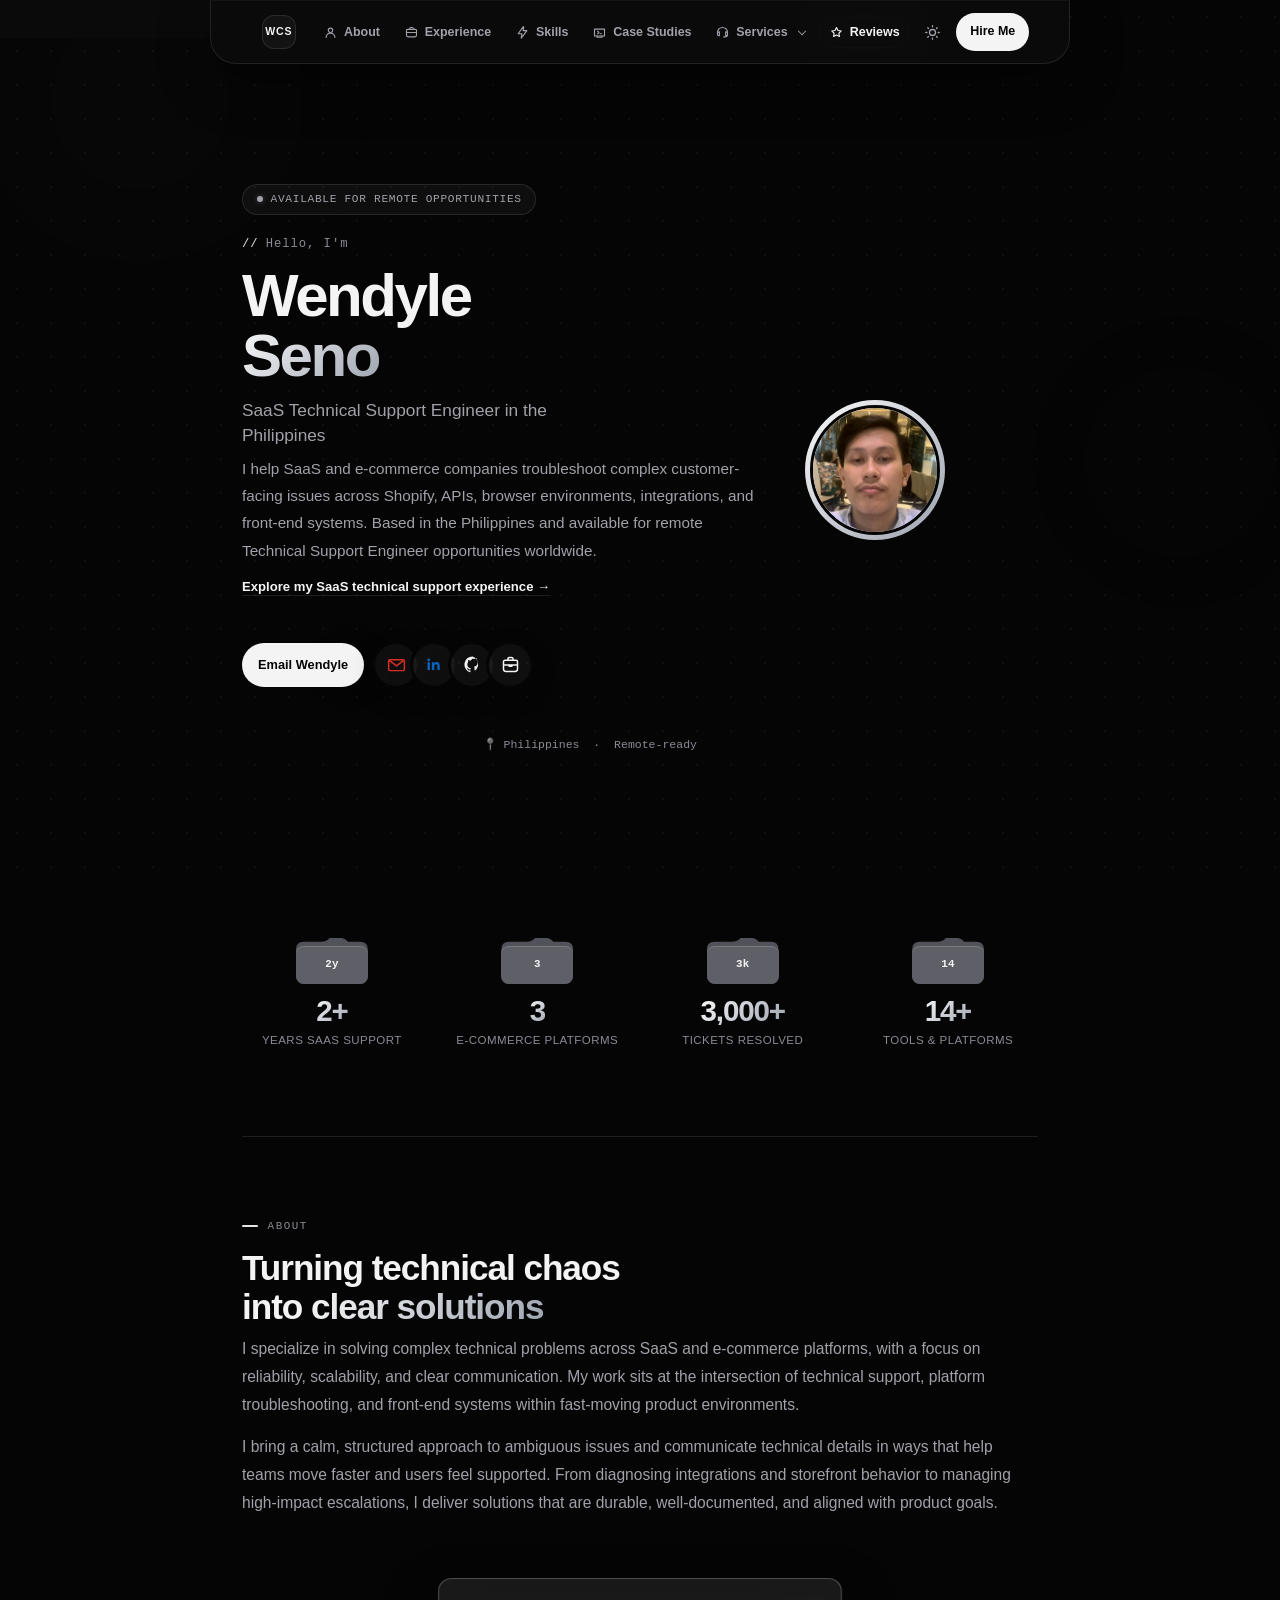
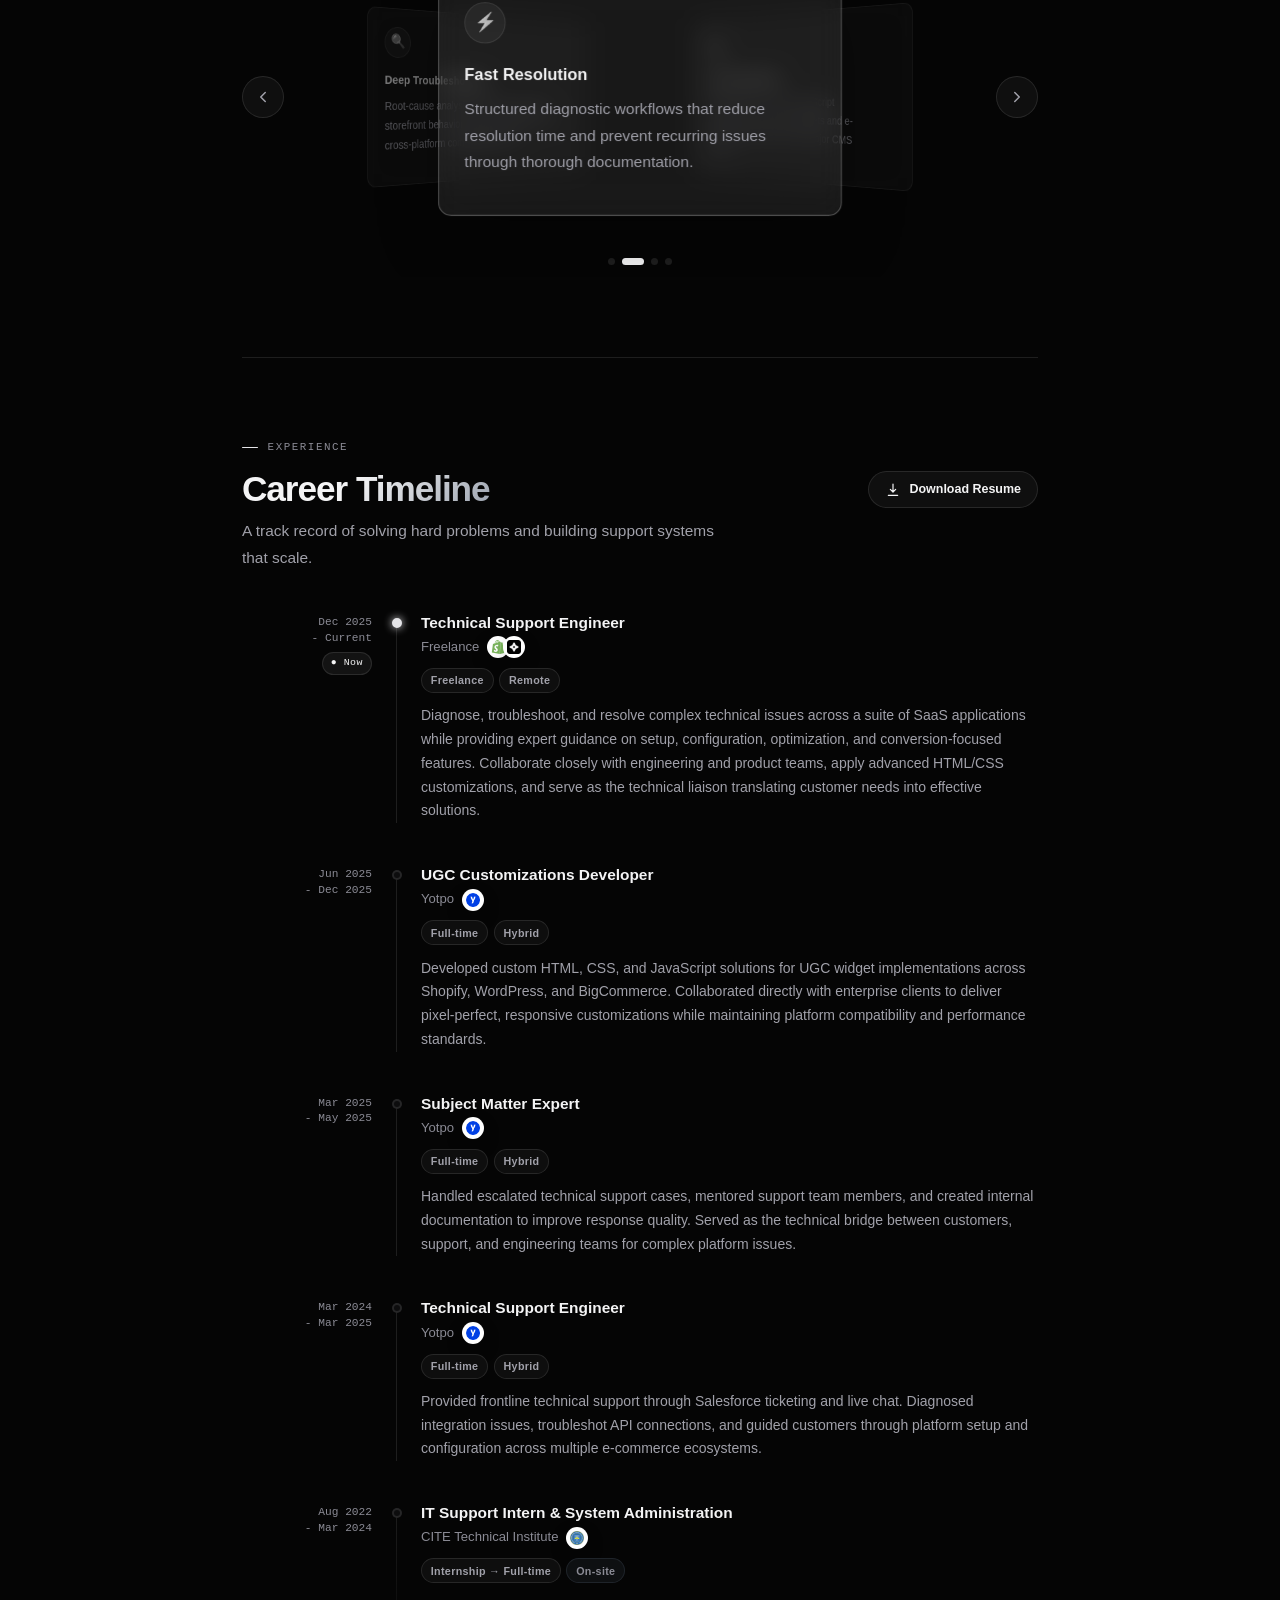
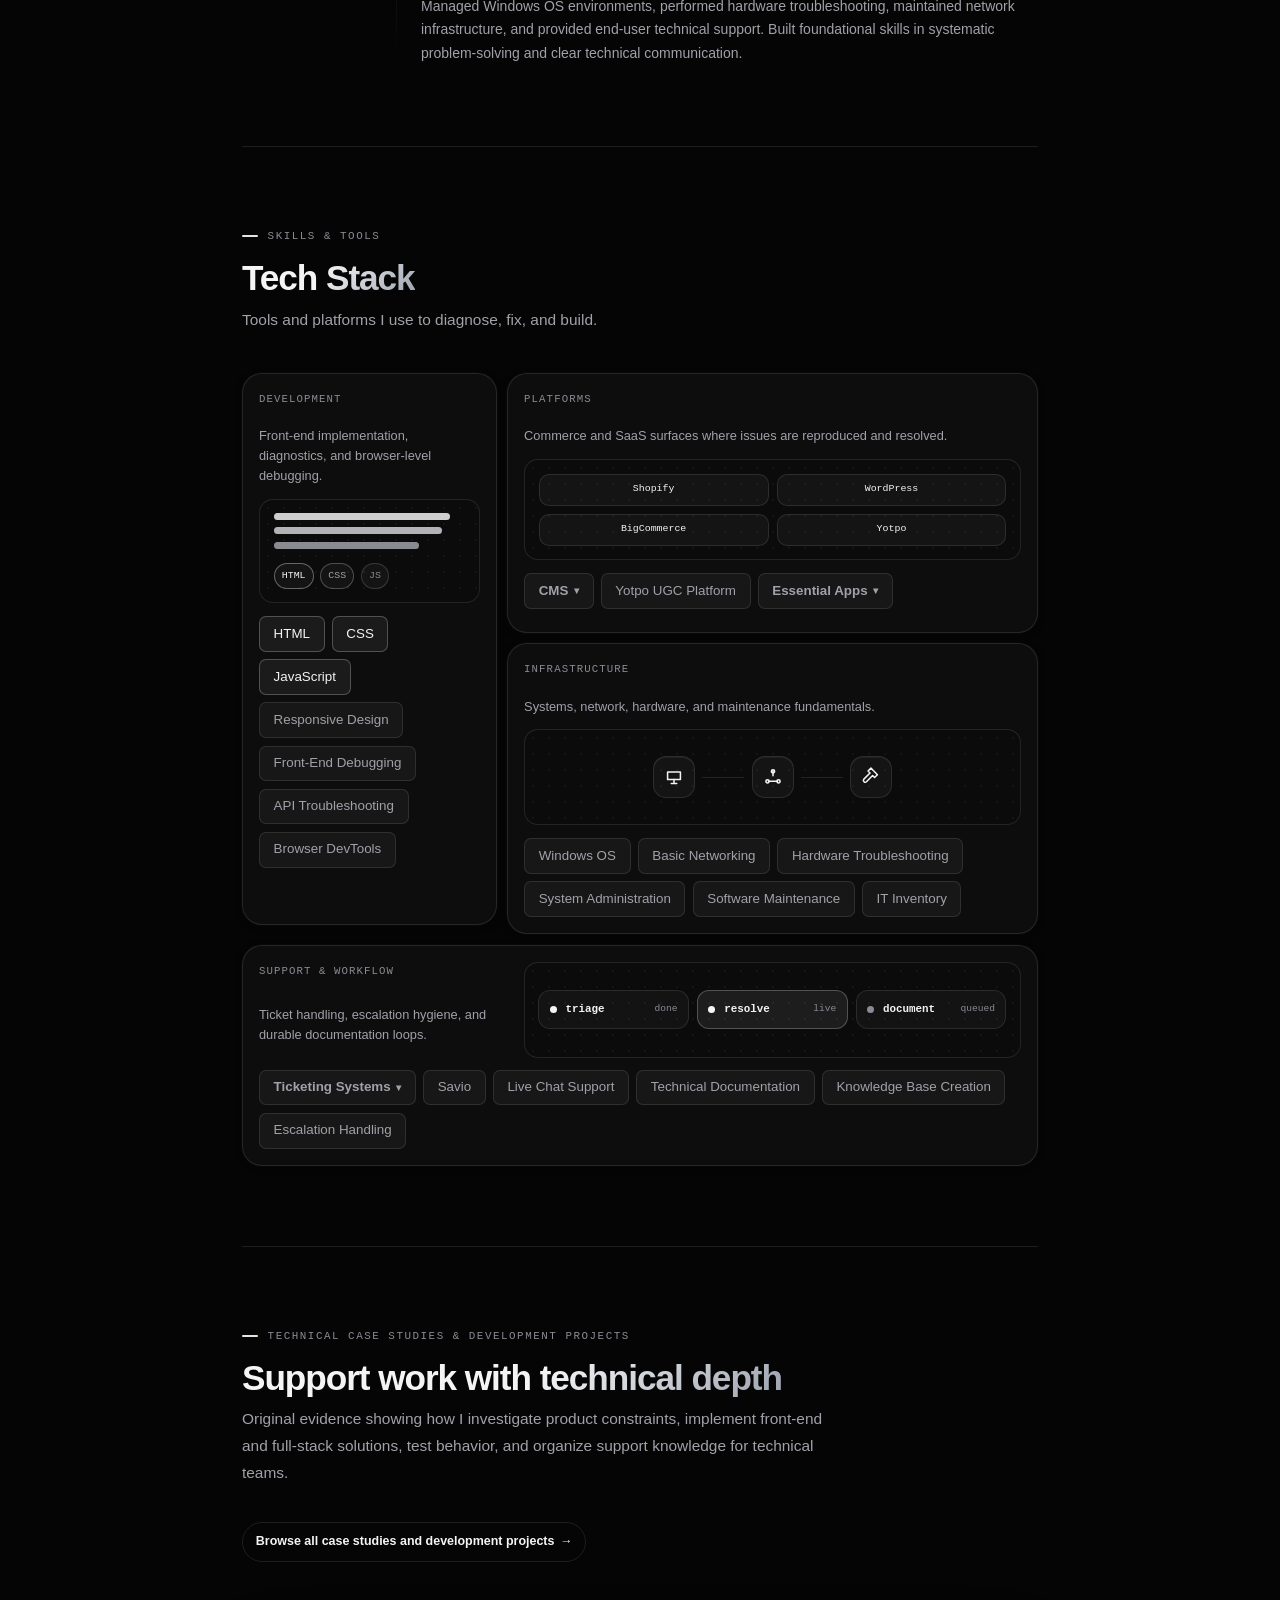
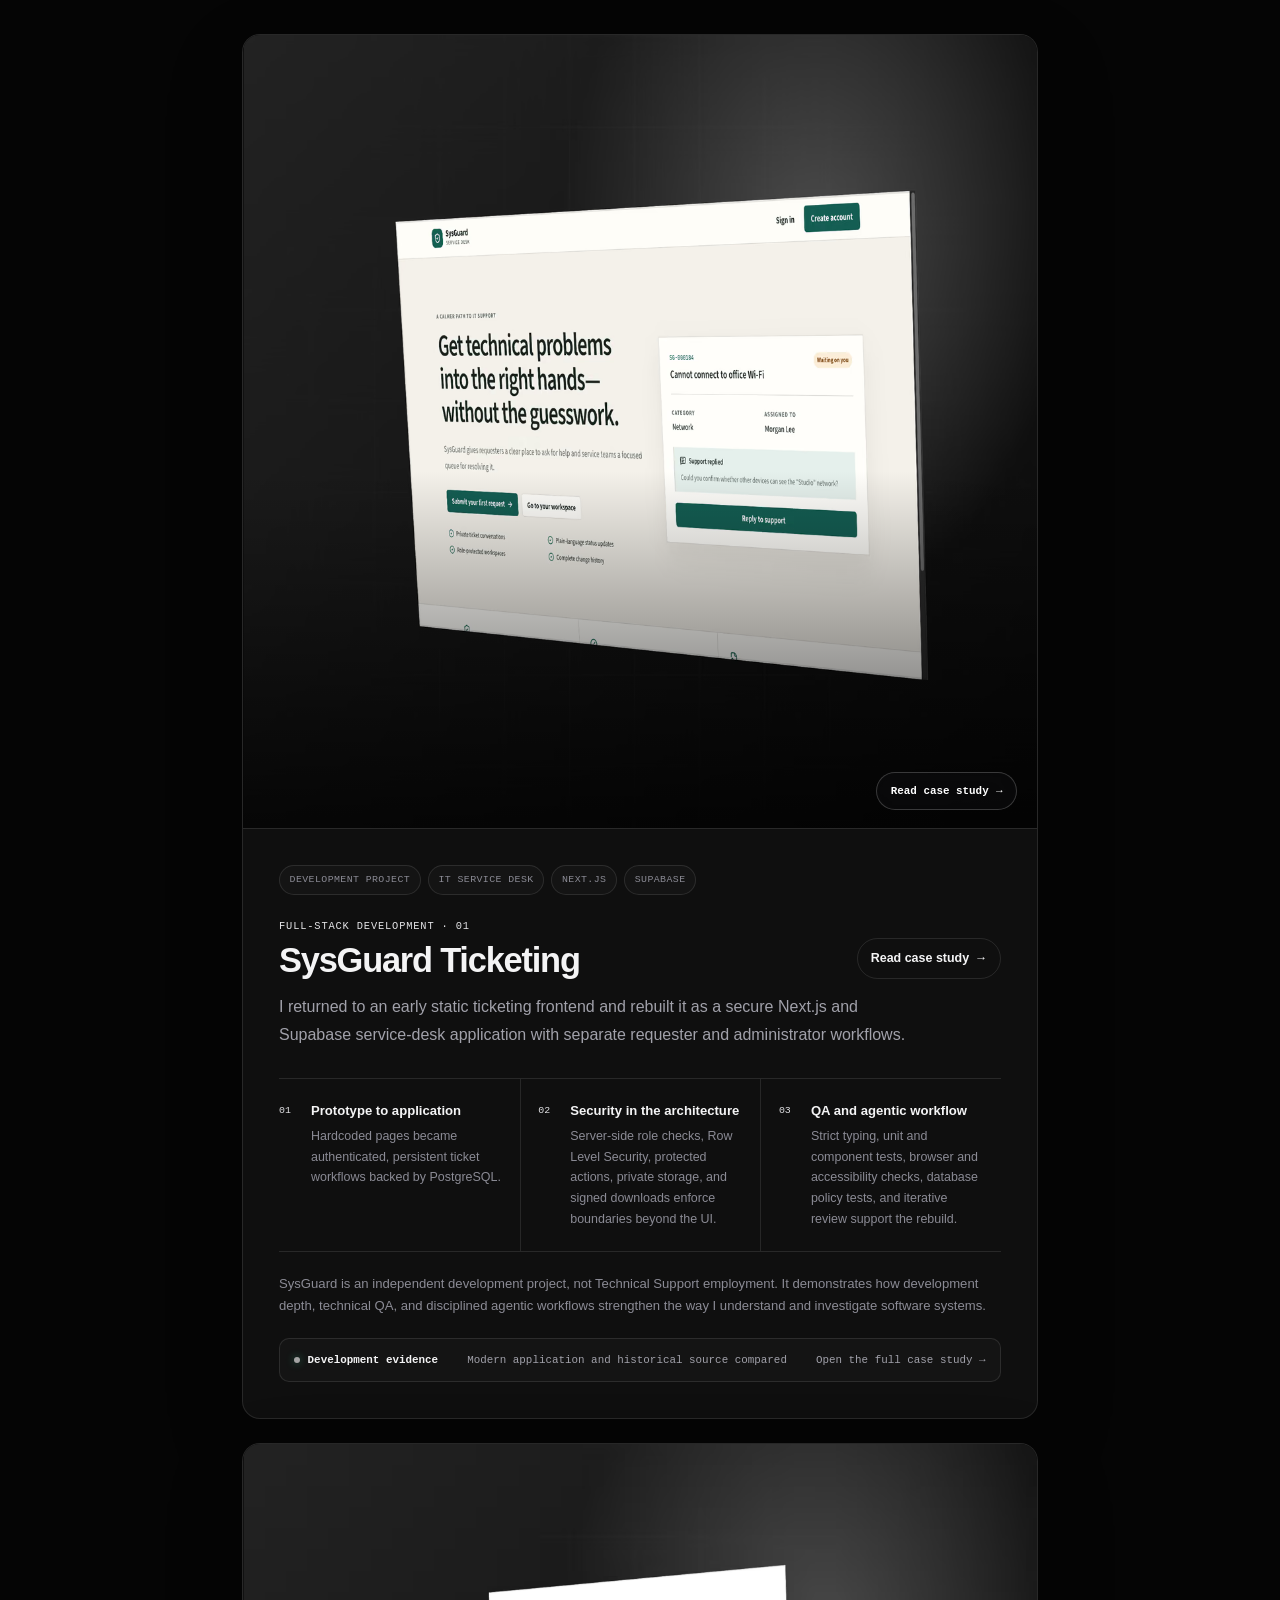
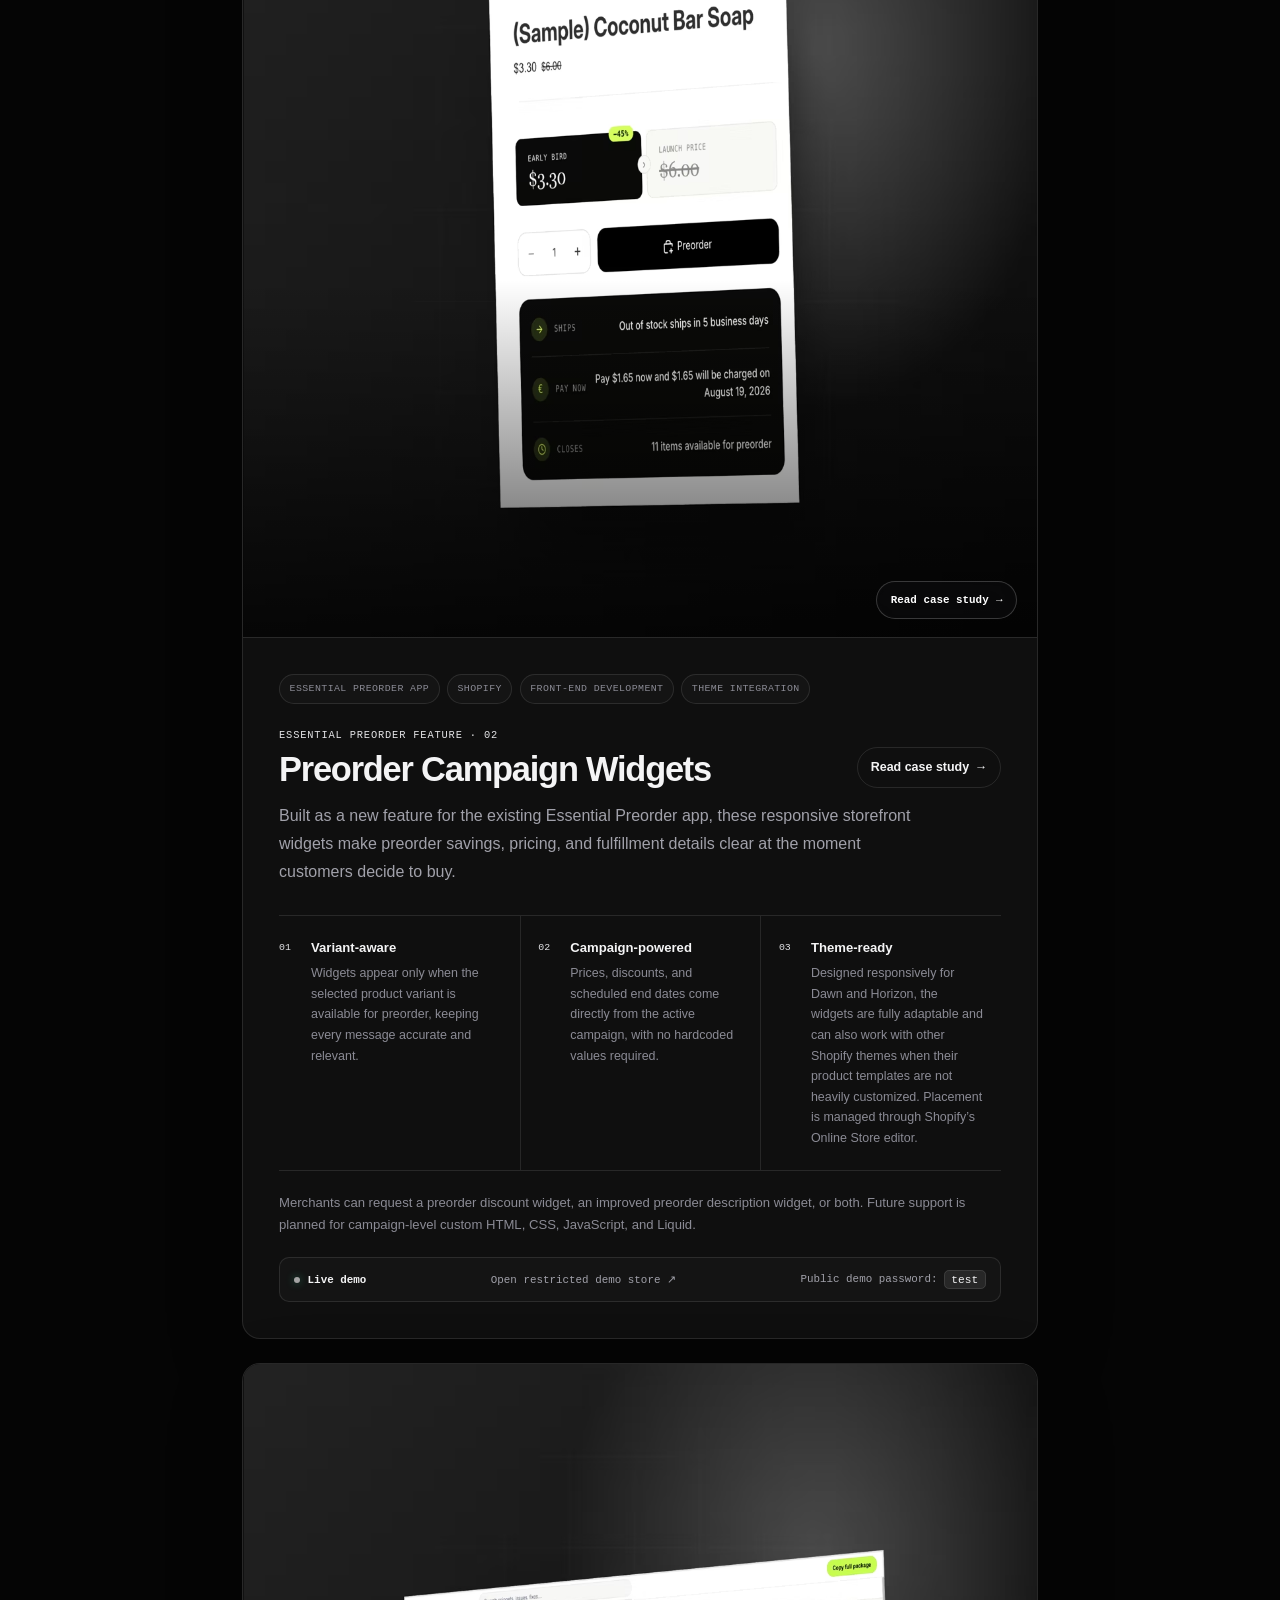
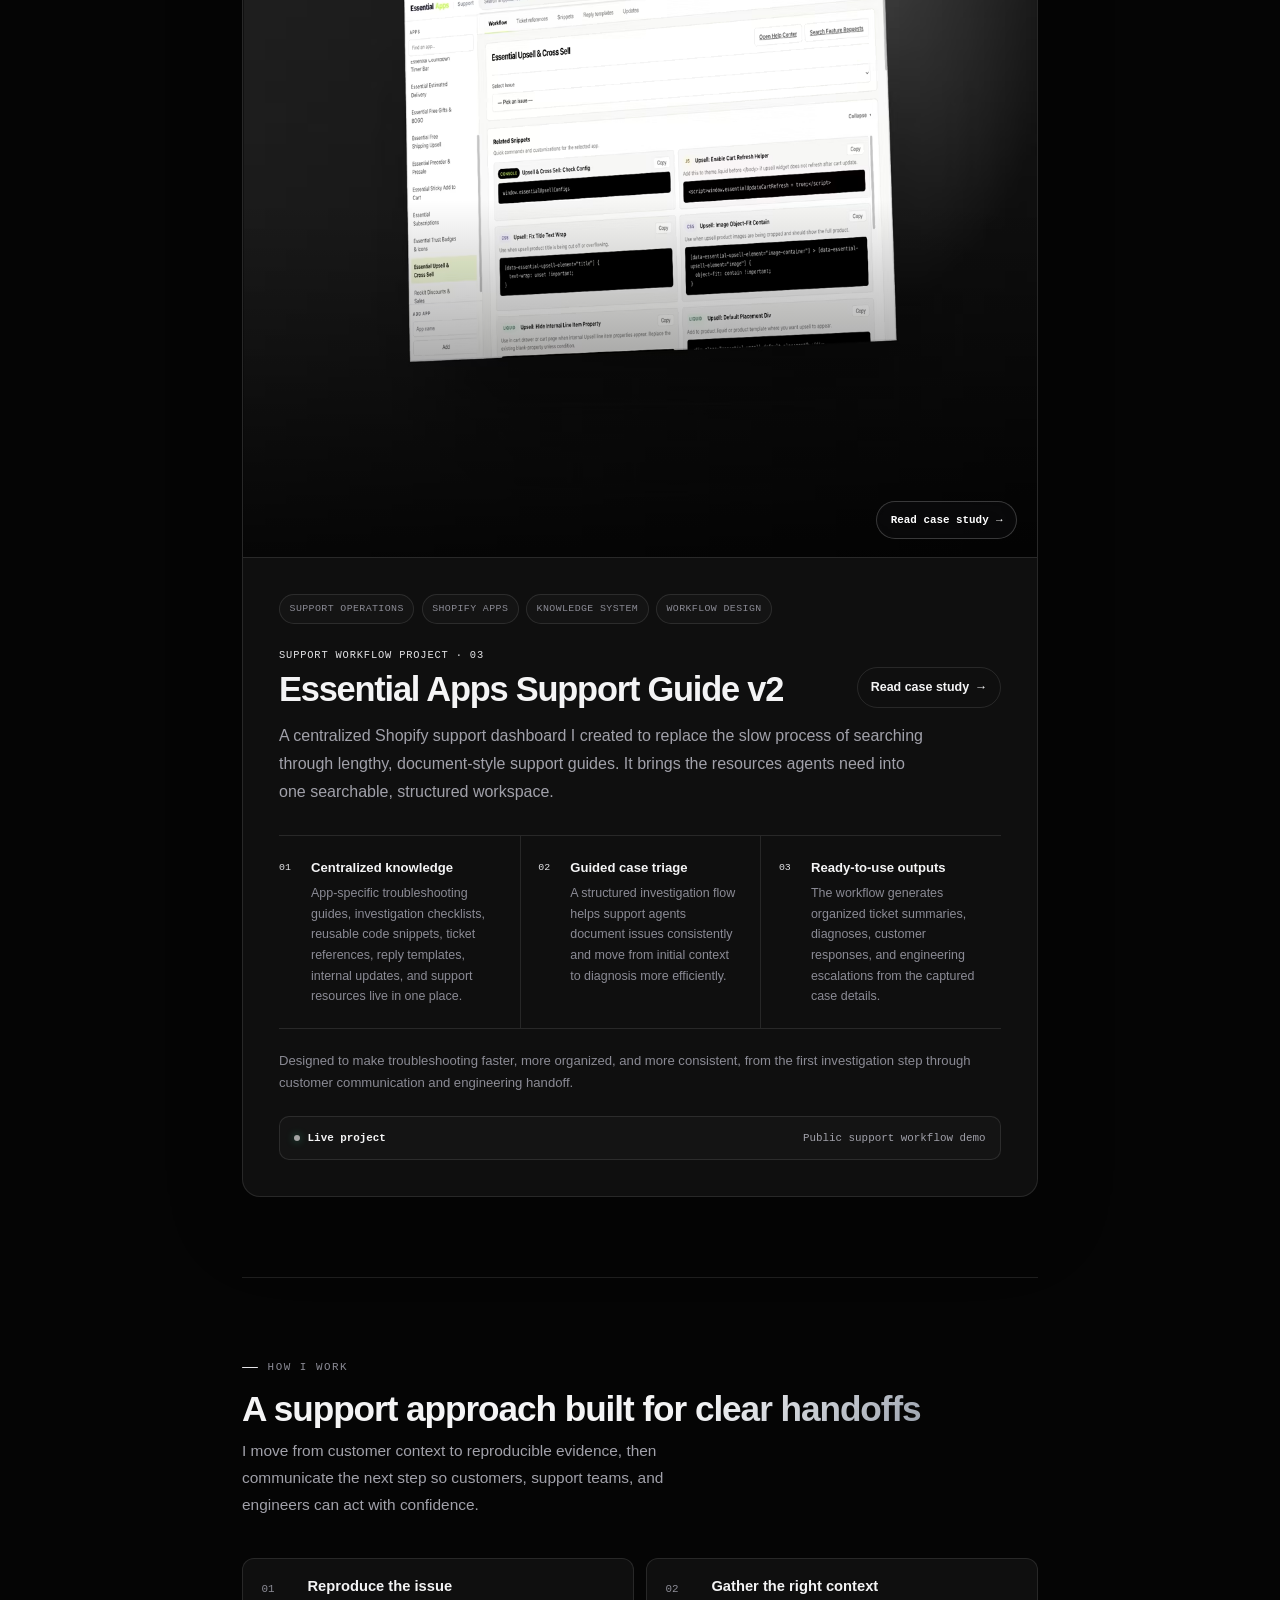
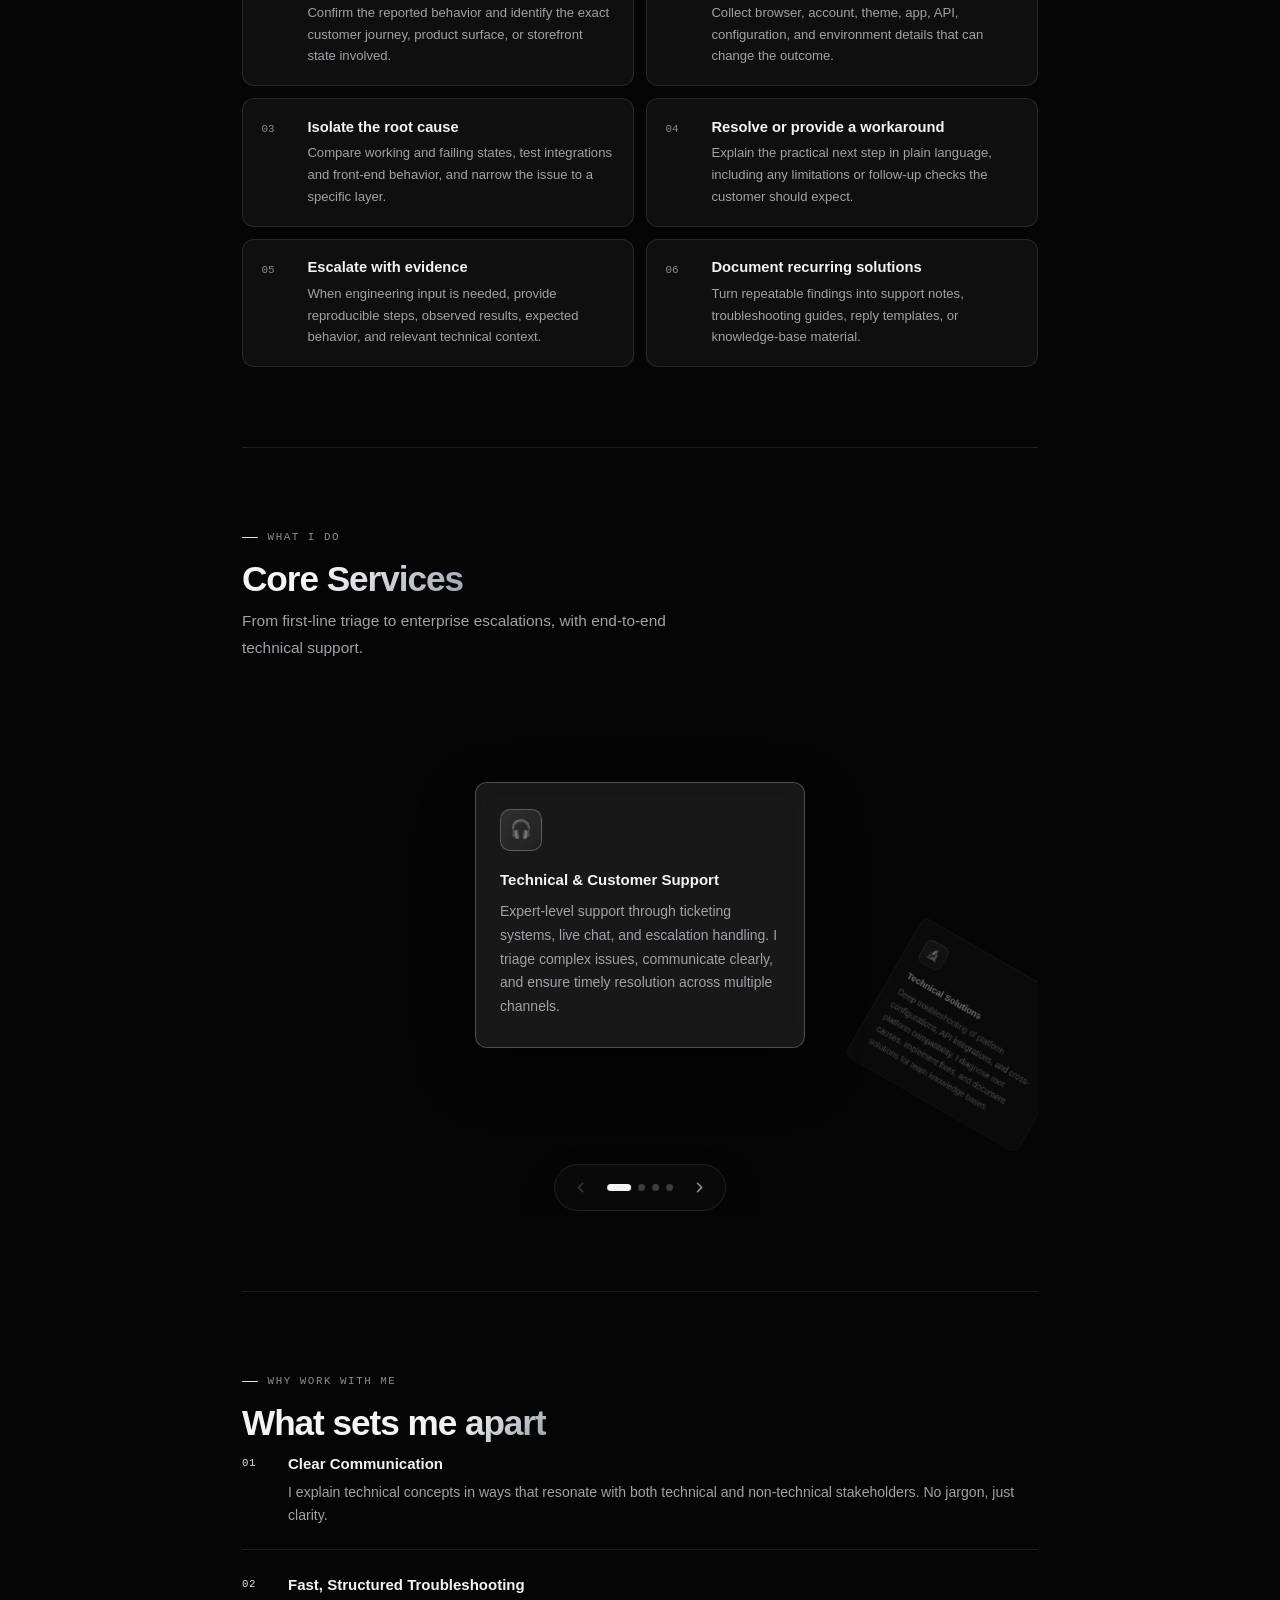
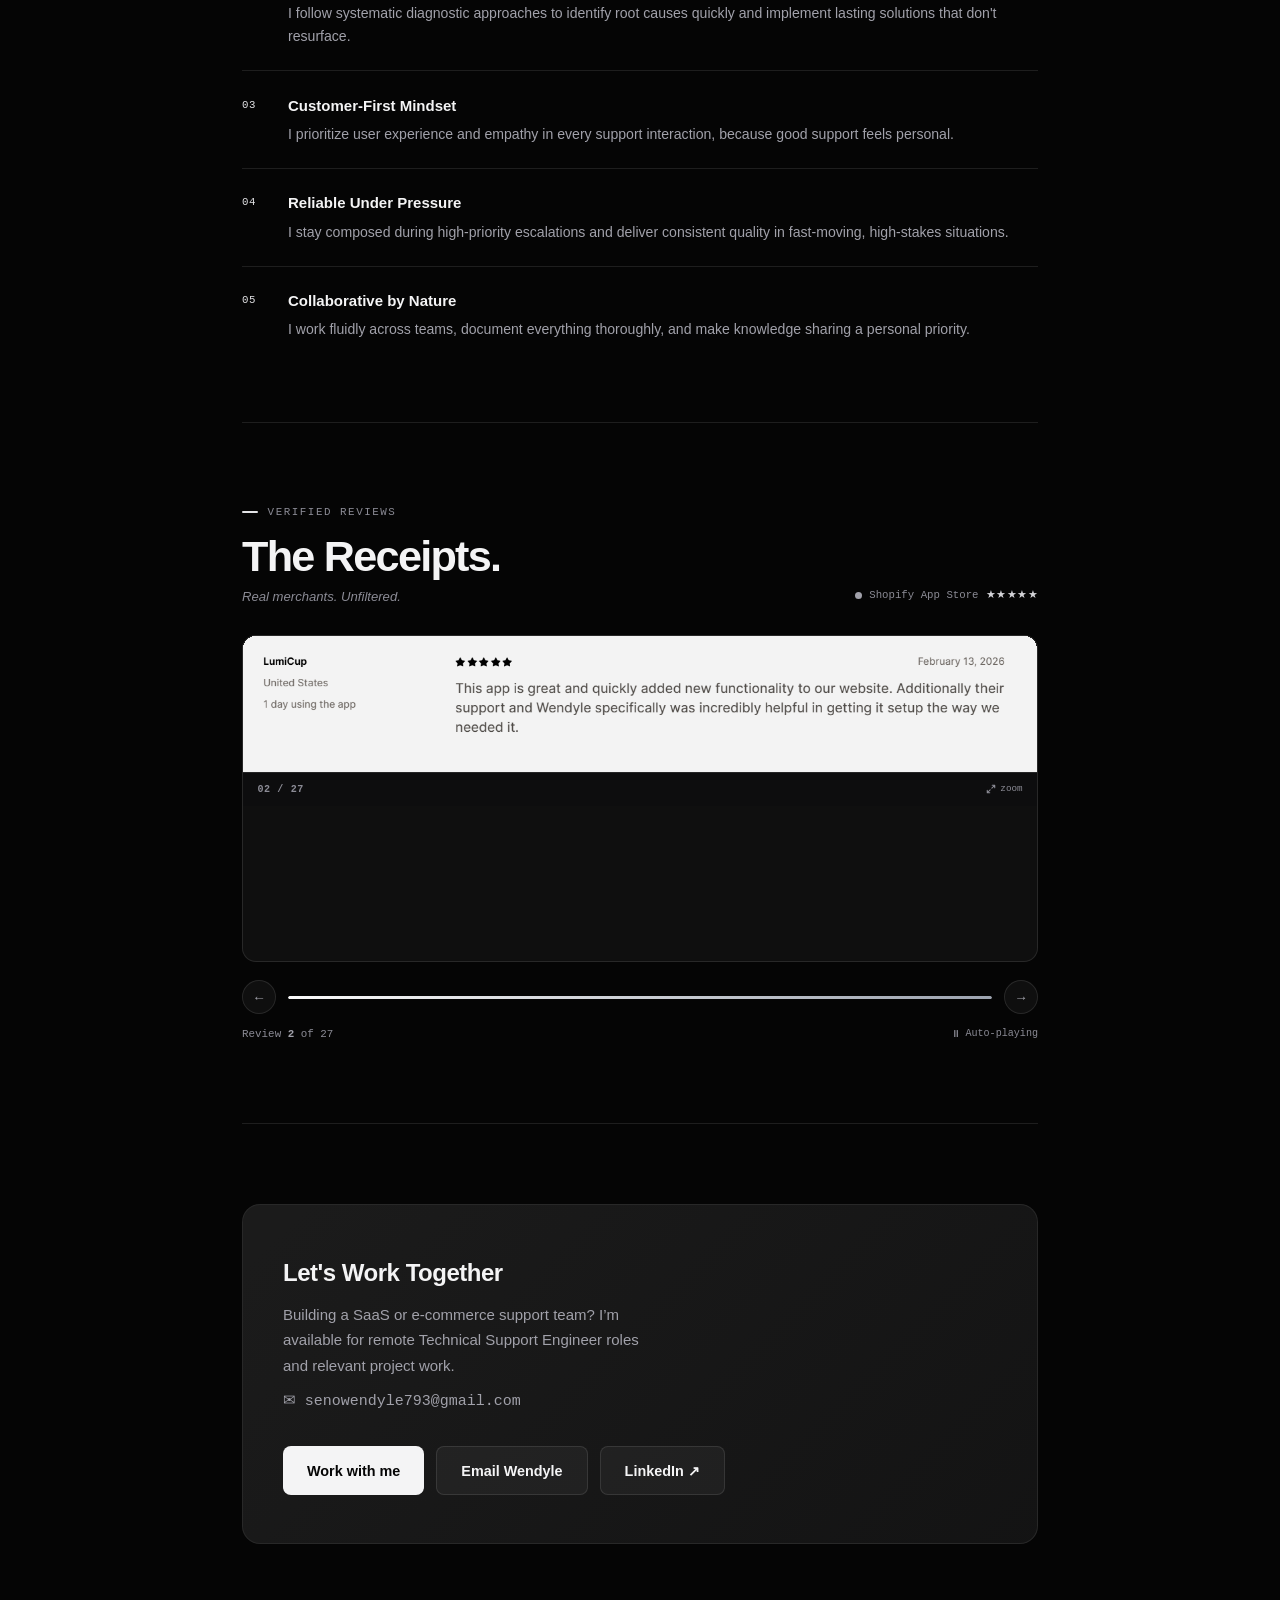
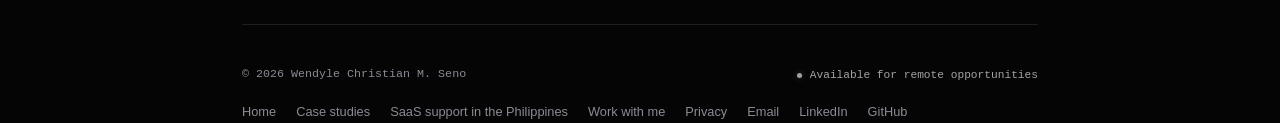
==== index.html @ e246400b "feat: add location map and services navigation" ====
<!DOCTYPE html>
<html lang="en" data-theme="dark">
<head>
  <!-- Google tag (gtag.js) -->
  <script async src="https://www.googletagmanager.com/gtag/js?id=G-58984RH5TE"></script>
  <script>
    window.dataLayer = window.dataLayer || [];
    function gtag(){dataLayer.push(arguments);}
    gtag('js', new Date());
    gtag('config', 'G-58984RH5TE');
  </script>
  <meta charset="utf-8">
  <meta name="viewport" content="width=device-width, initial-scale=1.0">
  <title>SaaS Technical Support Engineer in the Philippines | Wendyle Seno</title>
  <meta name="description" content="Wendyle Seno is a Philippines-based SaaS Technical Support Engineer helping teams troubleshoot Shopify, API, browser, integration, and front-end issues.">
  <meta name="author" content="Wendyle Christian M. Seno">
  <meta name="robots" content="index,follow,max-image-preview:large,max-snippet:-1,max-video-preview:-1">
  <meta name="theme-color" content="#050505">
  <script>
    (() => {
      let theme = 'dark';
      try { theme = localStorage.getItem('wcs-theme') === 'light' ? 'light' : 'dark'; } catch {}
      document.documentElement.dataset.theme = theme;
      document.querySelector('meta[name="theme-color"]').content = theme === 'light' ? '#f7f7f7' : '#050505';
    })();
  </script>
  <link rel="canonical" href="https://www.wendylechristianseno.com/">

  <meta property="og:type" content="website">
  <meta property="og:site_name" content="Wendyle Seno">
  <meta property="og:title" content="SaaS Technical Support Engineer in the Philippines | Wendyle Seno">
  <meta property="og:description" content="Philippines-based technical support experience across SaaS, Shopify, APIs, browser debugging, escalation, and front-end systems.">
  <meta property="og:url" content="https://www.wendylechristianseno.com/">
  <meta property="og:image" content="https://www.wendylechristianseno.com/assets/img/wendyle-seno-social-preview.jpg">
  <meta property="og:image:width" content="1200">
  <meta property="og:image:height" content="630">
  <meta property="og:image:alt" content="Wendyle Seno, SaaS Technical Support Engineer in the Philippines">

  <meta name="twitter:card" content="summary_large_image">
  <meta name="twitter:title" content="SaaS Technical Support Engineer in the Philippines | Wendyle Seno">
  <meta name="twitter:description" content="Philippines-based technical support experience across SaaS, Shopify, APIs, browser debugging, escalation, and front-end systems.">
  <meta name="twitter:image" content="https://www.wendylechristianseno.com/assets/img/wendyle-seno-social-preview.jpg">
  <meta name="twitter:image:alt" content="Wendyle Seno, SaaS Technical Support Engineer in the Philippines">

  <link rel="icon" href="/favicon.ico" sizes="32x32">
  <link rel="icon" href="assets/img/favicon.svg" type="image/svg+xml">
  <link rel="icon" href="assets/img/favicon-32.png" type="image/png" sizes="32x32">
  <link rel="apple-touch-icon" href="assets/img/apple-touch-icon.png" sizes="180x180">
  <link rel="stylesheet" href="css/index.css?v=20260827-2">
  <script defer src="js/analytics.js?v=20260821-1"></script>
  <script type="application/ld+json">
  {
    "@context": "https://schema.org",
    "@graph": [
      {
        "@type": "WebSite",
        "@id": "https://www.wendylechristianseno.com/#website",
        "url": "https://www.wendylechristianseno.com/",
        "name": "Wendyle Seno",
        "description": "Portfolio of Wendyle Seno, a SaaS Technical Support Engineer in the Philippines focused on Shopify, e-commerce, API troubleshooting, browser debugging, and front-end systems.",
        "inLanguage": "en"
      },
      {
        "@type": "ProfilePage",
        "@id": "https://www.wendylechristianseno.com/#profile-page",
        "url": "https://www.wendylechristianseno.com/",
        "name": "SaaS Technical Support Engineer in the Philippines | Wendyle Seno",
        "isPartOf": { "@id": "https://www.wendylechristianseno.com/#website" },
        "mainEntity": { "@id": "https://www.wendylechristianseno.com/#person" },
        "dateModified": "2026-08-27",
        "inLanguage": "en"
      },
      {
        "@type": "Person",
        "@id": "https://www.wendylechristianseno.com/#person",
        "name": "Wendyle Christian M. Seno",
        "alternateName": "Wendyle Seno",
        "url": "https://www.wendylechristianseno.com/",
        "image": "https://www.wendylechristianseno.com/assets/img/wendyle-seno-profile.png",
        "jobTitle": "SaaS Technical Support Engineer",
        "description": "Philippines-based SaaS Technical Support Engineer with experience in customer-facing investigation, Shopify and e-commerce troubleshooting, API analysis, browser debugging, support escalation, technical documentation, and front-end implementation.",
        "homeLocation": { "@type": "Country", "name": "Philippines" },
        "sameAs": [
          "https://www.linkedin.com/in/wendylechristianseno/",
          "https://github.com/Wendyle18"
        ],
        "knowsAbout": [
          "SaaS technical support",
          "Shopify troubleshooting",
          "E-commerce support",
          "API troubleshooting",
          "HTML",
          "CSS",
          "JavaScript",
          "Browser DevTools",
          "Front-end debugging",
          "Full-stack development",
          "Next.js",
          "Supabase",
          "Technical QA",
          "Agentic development workflows",
          "Support escalation",
          "Technical documentation"
        ]
      }
    ]
  }
  </script>
</head>
<body>
  <a class="skip-link" href="#main-content">Skip to main content</a>
  <div class="bg-canvas" aria-hidden="true">
    <div class="orb orb-1"></div><div class="orb orb-2"></div><div class="orb orb-3"></div>
  </div>

  <!-- ════════════════════════════════════════
       FLOATING PILL NAVIGATION
  ════════════════════════════════════════ -->
  <nav class="pill-nav notch-sidebar" id="pill-nav" aria-label="Main navigation">
    <div class="pill-indicator" id="pill-ind" aria-hidden="true"></div>

    <a href="#home" class="pill-logo" aria-label="WCS - back to top">
      <span class="logo-mark">WCS</span>
    </a>

    <div class="pill-links" id="pill-links">
      <a href="#stats"        data-sec="about"><svg class="nav-ico" viewBox="0 0 24 24" aria-hidden="true"><path d="M12 12a3.5 3.5 0 1 0 0-7 3.5 3.5 0 0 0 0 7Z"/><path d="M5 20a7 7 0 0 1 14 0"/></svg><span>About</span></a>
      <a href="#experience"   data-sec="experience"><svg class="nav-ico" viewBox="0 0 24 24" aria-hidden="true"><path d="M9 7V6a2 2 0 0 1 2-2h2a2 2 0 0 1 2 2v1"/><path d="M5.5 7h13A1.5 1.5 0 0 1 20 8.5v8A2.5 2.5 0 0 1 17.5 19h-11A2.5 2.5 0 0 1 4 16.5v-8A1.5 1.5 0 0 1 5.5 7Z"/><path d="M4 12h16"/></svg><span>Experience</span></a>
      <a href="#skills"       data-sec="skills"><svg class="nav-ico" viewBox="0 0 24 24" aria-hidden="true"><path d="m13 3-8 11h6l-1 7 9-12h-6l1-6Z"/></svg><span>Skills</span></a>
      <a href="#projects"     data-sec="projects"><svg class="nav-ico" viewBox="0 0 24 24" aria-hidden="true"><path d="M4 6.5h16v11H4z"/><path d="M8 17.5v2h8v-2M9 10l2 2-2 2M13 14h2"/></svg><span>Case Studies</span></a>
      <div class="pill-services" id="pill-services">
        <a href="#services" class="pill-services-overview" data-sec="services"><svg class="nav-ico" viewBox="0 0 24 24" aria-hidden="true"><path d="M4 12a8 8 0 0 1 16 0"/><path d="M4 12v3a2 2 0 0 0 2 2h1v-6H6a2 2 0 0 0-2 2Z"/><path d="M20 12v3a2 2 0 0 1-2 2h-1v-6h1a2 2 0 0 1 2 2Z"/><path d="M14 19h2a4 4 0 0 0 4-4"/></svg><span>Services</span></a>
        <button class="pill-services-toggle" id="pill-services-toggle" type="button" aria-expanded="false" aria-controls="pill-services-menu" aria-label="Show service pages"><span aria-hidden="true"></span></button>
        <nav class="pill-services-menu" id="pill-services-menu" aria-label="Service pages">
          <a href="work-with-me/" class="pill-service-page" data-analytics-event="portfolio_hire_click" data-analytics-location="homepage_services_menu">
            <span class="pill-service-title">Work with me</span>
            <span class="pill-service-desc">Opportunity fit and contact details</span>
          </a>
          <a href="saas-technical-support-philippines/" class="pill-service-page">
            <span class="pill-service-title">SaaS support in the Philippines</span>
            <span class="pill-service-desc">Experience, capabilities, and location</span>
          </a>
        </nav>
      </div>
      <a href="#testimonials" data-sec="testimonials"><svg class="nav-ico" viewBox="0 0 24 24" aria-hidden="true"><path d="m12 4 2.35 4.76 5.25.76-3.8 3.7.9 5.23L12 16l-4.7 2.45.9-5.23-3.8-3.7 5.25-.76L12 4Z"/></svg><span>Reviews</span></a>
    </div>

    <div class="pill-right">
      <button class="pill-theme" id="pill-theme" aria-label="Switch to light theme" title="Switch to light theme">
        <span class="theme-icon" aria-hidden="true">
          <svg class="theme-icon-sun" viewBox="0 0 24 24">
            <path d="M12 4V2.5M12 21.5V20M4 12H2.5M21.5 12H20M6.35 6.35 5.3 5.3M18.7 18.7l-1.05-1.05M17.65 6.35 18.7 5.3M5.3 18.7l1.05-1.05"/>
            <circle cx="12" cy="12" r="4.25"/>
          </svg>
          <svg class="theme-icon-moon" viewBox="0 0 24 24">
            <path d="M20 15.15A7.6 7.6 0 0 1 8.85 4 8.6 8.6 0 1 0 20 15.15Z"/>
          </svg>
        </span>
      </button>
      <a class="pill-hire" id="pill-hire" href="work-with-me/" aria-label="Hire Me - learn how Wendyle can support a SaaS or Shopify team" data-analytics-event="portfolio_hire_click" data-analytics-location="homepage_header">
        Hire Me
      </a>
      <button class="pill-ham" id="pill-ham" aria-label="Open navigation menu" aria-expanded="false" aria-controls="pill-sheet">
        <span></span><span></span><span></span>
      </button>
    </div>
  </nav>

  <!-- Mobile sheet -->
  <div class="pill-sheet" id="pill-sheet" role="dialog" aria-label="Navigation menu">
    <a href="#stats"        class="sl"><span class="si">A</span>About</a>
    <a href="#experience"   class="sl"><span class="si">📋</span>Experience</a>
    <a href="#skills"       class="sl"><span class="si">⚡</span>Skills</a>
    <a href="#projects"     class="sl"><span class="si">⌘</span>Case Studies</a>
    <a href="#services"     class="sl"><span class="si">🎧</span>Services overview</a>
    <div class="sheet-service-pages" role="group" aria-label="Service pages">
      <a href="work-with-me/" class="sl sheet-sub-link" data-analytics-event="portfolio_hire_click" data-analytics-location="homepage_mobile_services_menu">
        <span>Work with me</span>
        <small>Opportunity fit and contact details</small>
      </a>
      <a href="saas-technical-support-philippines/" class="sl sheet-sub-link">
        <span>SaaS support in the Philippines</span>
        <small>Experience, capabilities, and location</small>
      </a>
    </div>
    <a href="#testimonials" class="sl"><span class="si">⭐</span>Reviews</a>
    <div class="sheet-sep"></div>
    <a class="sheet-action" href="mailto:senowendyle793@gmail.com?subject=Technical%20Support%20Opportunity" aria-label="Email Wendyle" data-analytics-event="portfolio_email_click" data-analytics-location="homepage_mobile_menu">
      <span class="sheet-copy-row" style="width:100%;display:flex;align-items:flex-start;gap:.65rem;">
        <span class="si" style="color:var(--cyan);margin-top:2px">📋</span>
        <span>
          <span class="sheet-copy-label">Email Wendyle</span>
          <span class="sheet-email-addr">senowendyle793@gmail.com</span>
        </span>
      </span>
    </a>
    <a href="https://www.linkedin.com/in/wendylechristianseno/" target="_blank" rel="noopener noreferrer" class="sl" data-analytics-event="portfolio_linkedin_click" data-analytics-location="homepage_mobile_menu">
      <span class="si">💼</span>LinkedIn
    </a>
    <a href="https://github.com/Wendyle18" target="_blank" rel="noopener noreferrer" class="sl" data-analytics-event="portfolio_github_click" data-analytics-location="homepage_mobile_menu">
      <span class="si">⌘</span>GitHub
    </a>
  </div>

  <!-- ════════════════════════════════════════
       CONTENT
  ════════════════════════════════════════ -->
  <main id="main-content" tabindex="-1">
  <div class="wrap">

    <!-- HERO -->
    <section id="home" class="hero" aria-labelledby="home-heading">
      <div class="hero-inner">
        <div class="hero-text">
          <div style="margin-bottom:1.2rem"><div class="avail"><span class="dot" aria-hidden="true"></span>Available for remote opportunities</div></div>
          <p class="hero-greeting"><em>//</em> Hello, I'm</p>
          <h1 class="hero-name" id="home-heading">Wendyle<br><span class="grad-text">Seno</span><span class="hero-position">SaaS Technical Support Engineer in the Philippines</span></h1>
          <p class="hero-desc">I help SaaS and e-commerce companies troubleshoot complex customer-facing issues across Shopify, APIs, browser environments, integrations, and front-end systems. Based in the Philippines and available for remote Technical Support Engineer opportunities worldwide.</p>
          <p class="hero-location-link"><a href="saas-technical-support-philippines/">Explore my SaaS technical support experience <span aria-hidden="true">→</span></a></p>
          <div class="hero-action-row">
            <div class="hero-ctas shared-tooltip-actions" id="hero-ctas">
            <span class="shared-tooltip" id="hero-cta-tooltip" role="tooltip" aria-hidden="true"></span>
            <a class="hero-email-link" href="mailto:senowendyle793@gmail.com?subject=Technical%20Support%20Opportunity" data-analytics-event="portfolio_email_click" data-analytics-location="homepage_hero">Email Wendyle</a>
            <a class="hero-action" href="mailto:senowendyle793@gmail.com?subject=Technical%20Support%20Opportunity" data-tooltip="Email" aria-label="Email Wendyle" data-analytics-event="portfolio_email_click" data-analytics-location="homepage_hero">
              <span aria-hidden="true">
                <svg class="cta-icon gmail-icon" viewBox="0 0 24 24" role="img" aria-label="Gmail">
                  <path d="M4.75 6.5h14.5A1.75 1.75 0 0 1 21 8.25v9A1.75 1.75 0 0 1 19.25 19H4.75A1.75 1.75 0 0 1 3 17.25v-9A1.75 1.75 0 0 1 4.75 6.5Z" fill="none" stroke="currentColor" stroke-width="1.7"/>
                  <path d="m4.2 7.6 7.8 6 7.8-6" fill="none" stroke="currentColor" stroke-width="1.7" stroke-linecap="round" stroke-linejoin="round"/>
                </svg>
              </span>
            </a>
            <a href="https://www.linkedin.com/in/wendylechristianseno/" target="_blank" rel="noopener noreferrer" class="hero-action" data-tooltip="LinkedIn" aria-label="Open LinkedIn profile" data-analytics-event="portfolio_linkedin_click" data-analytics-location="homepage_hero">
              <svg class="cta-icon linkedin-icon" viewBox="0 0 24 24" role="img" aria-label="LinkedIn">
                <path d="M6.75 9.4v8.85H4V9.4h2.75ZM5.38 5.25a1.6 1.6 0 1 1 0 3.2 1.6 1.6 0 0 1 0-3.2Zm6.1 4.15.08 1.23c.58-.82 1.48-1.43 2.9-1.43 2.1 0 3.54 1.36 3.54 4.3v4.75h-2.75v-4.43c0-1.45-.52-2.16-1.62-2.16-1.2 0-1.87.82-1.87 2.36v4.23H9V9.4h2.48Z" fill="currentColor"/>
              </svg>
            </a>
            <a href="https://github.com/Wendyle18" target="_blank" rel="noopener noreferrer" class="hero-action" data-tooltip="GitHub" aria-label="Open GitHub profile" data-analytics-event="portfolio_github_click" data-analytics-location="homepage_hero">
              <svg class="cta-icon github-icon" viewBox="0 0 24 24" role="img" aria-label="GitHub">
                <path d="M12 2.75a9.25 9.25 0 0 0-2.93 18.03c.46.08.63-.2.63-.44v-1.58c-2.57.56-3.11-1.1-3.11-1.1-.42-1.07-1.03-1.35-1.03-1.35-.84-.58.06-.57.06-.57.93.07 1.42.96 1.42.96.83 1.41 2.17 1 2.7.77.08-.6.32-1 .58-1.23-2.05-.23-4.2-1.02-4.2-4.56 0-1 .36-1.83.95-2.48-.1-.23-.41-1.17.09-2.44 0 0 .78-.25 2.54.95A8.8 8.8 0 0 1 12 5.42c.78 0 1.56.1 2.3.31 1.76-1.2 2.54-.95 2.54-.95.5 1.27.19 2.21.09 2.44.59.65.95 1.47.95 2.48 0 3.55-2.16 4.33-4.22 4.56.34.29.64.86.64 1.74v2.34c0 .24.17.52.64.43A9.25 9.25 0 0 0 12 2.75Z" fill="currentColor"/>
              </svg>
            </a>
            <a href="#experience" class="hero-action" data-tooltip="Work" aria-label="View work experience">
              <svg class="cta-icon work-icon" viewBox="0 0 24 24" role="img" aria-label="Work">
                <path d="M9 7.25V6a2 2 0 0 1 2-2h2a2 2 0 0 1 2 2v1.25m-9.5 0h13A1.5 1.5 0 0 1 20 8.75v8.5A2.75 2.75 0 0 1 17.25 20H6.75A2.75 2.75 0 0 1 4 17.25v-8.5a1.5 1.5 0 0 1 1.5-1.5Zm4.75 0h3.5M4.25 12.5h15.5M10 12.5v.75c0 .41.34.75.75.75h2.5c.41 0 .75-.34.75-.75v-.75" fill="none" stroke="currentColor" stroke-width="1.7" stroke-linecap="round" stroke-linejoin="round"/>
              </svg>
            </a>
            </div>
            <p class="hero-loc"><span aria-hidden="true">📍</span>Philippines &nbsp;·&nbsp; Remote-ready</p>
          </div>
        </div>
        <div class="photo-wrap">
          <div class="photo-ring"></div>
          <picture>
            <source type="image/avif" srcset="assets/img/generated/wendyle-seno-profile-128.avif 128w, assets/img/generated/wendyle-seno-profile-256.avif 256w" sizes="130px">
            <img src="assets/img/generated/wendyle-seno-profile-256.jpg" alt="Wendyle Christian M. Seno, SaaS Technical Support Engineer" class="hero-photo" width="130" height="130" loading="eager" decoding="async" fetchpriority="high">
          </picture>
        </div>
      </div>
    </section>

    <!-- STATS -->
    <div class="stats-s" id="stats">
      <div class="stats-grid" role="list">
        <div class="stat-card folder-stat" role="listitem" tabindex="0">
          <div class="stat-folder-preview" aria-hidden="true">
            <div class="folder-popover popover-3">
              <span class="brand-mark logo-yotpo" title="Yotpo"><img class="brand-icon" src="assets/icons/yotpo.svg" alt=""></span>
              <span class="brand-mark logo-cite" title="CITE Technical Institute"><img class="brand-icon" src="assets/icons/cite.svg" alt=""></span>
              <span class="brand-mark logo-essential" title="Essential Apps"><img class="brand-icon" src="assets/icons/essential.svg" alt=""></span>
            </div>
            <div class="folder-shell">
              <span class="folder-back"></span><span class="folder-paper"></span><span class="folder-cover"><span class="folder-glyph">2y</span></span>
            </div>
          </div>
          <p class="stat-num" data-target="2" data-suffix="+">2+</p><p class="stat-lbl">Years SaaS Support</p>
        </div>
        <div class="stat-card folder-stat" role="listitem" tabindex="0">
          <div class="stat-folder-preview" aria-hidden="true">
            <div class="folder-popover popover-3">
              <span class="brand-mark logo-shopify" title="Shopify"><svg class="brand-icon" aria-hidden="true"><use href="assets/icons/brand-icons.svg#shopify"></use></svg></span>
              <span class="brand-mark logo-bigcommerce" title="BigCommerce"><svg class="brand-icon" aria-hidden="true"><use href="assets/icons/brand-icons.svg#bigcommerce"></use></svg></span>
              <span class="brand-mark logo-wordpress" title="WordPress"><svg class="brand-icon" aria-hidden="true"><use href="assets/icons/brand-icons.svg#wordpress"></use></svg></span>
            </div>
            <div class="folder-shell">
              <span class="folder-back"></span><span class="folder-paper"></span><span class="folder-cover"><span class="folder-glyph">3</span></span>
            </div>
          </div>
          <p class="stat-num" data-target="3">3</p><p class="stat-lbl">E-commerce Platforms</p>
        </div>
        <div class="stat-card folder-stat" role="listitem" tabindex="0">
          <div class="stat-folder-preview" aria-hidden="true">
            <div class="folder-popover popover-2">
              <span class="brand-mark logo-helpscout" title="Help Scout"><svg class="brand-icon" aria-hidden="true"><use href="assets/icons/brand-icons.svg#helpscout"></use></svg></span>
              <span class="brand-mark logo-salesforce" title="Salesforce"><img class="brand-icon" src="assets/icons/salesforce.svg" alt=""></span>
            </div>
            <div class="folder-shell">
              <span class="folder-back"></span><span class="folder-paper"></span><span class="folder-cover"><span class="folder-glyph">3k</span></span>
            </div>
          </div>
          <p class="stat-num" data-target="3000" data-suffix="+">3,000+</p><p class="stat-lbl">Tickets Resolved</p>
        </div>
        <div class="stat-card folder-stat" role="listitem" tabindex="0">
          <div class="stat-folder-preview" aria-hidden="true">
            <div class="folder-popover popover-4">
              <span class="brand-mark logo-html" title="HTML5"><svg class="brand-icon" aria-hidden="true"><use href="assets/icons/brand-icons.svg#html5"></use></svg></span>
              <span class="brand-mark logo-css" title="CSS3"><svg class="brand-icon" aria-hidden="true"><use href="assets/icons/brand-icons.svg#css"></use></svg></span>
              <span class="brand-mark logo-js" title="JavaScript"><svg class="brand-icon" aria-hidden="true"><use href="assets/icons/brand-icons.svg#javascript"></use></svg></span>
              <span class="brand-mark logo-api" title="API troubleshooting"><svg class="brand-icon" aria-hidden="true"><use href="assets/icons/brand-icons.svg#swagger"></use></svg></span>
            </div>
            <div class="folder-shell">
              <span class="folder-back"></span><span class="folder-paper"></span><span class="folder-cover"><span class="folder-glyph">14</span></span>
            </div>
          </div>
          <p class="stat-num" data-target="14" data-suffix="+">14+</p><p class="stat-lbl">Tools & Platforms</p>
        </div>
      </div>
    </div>

    <!-- ABOUT -->
    <section id="about" class="section" aria-labelledby="ab-h">
      <div class="sec-label">About</div>
      <h2 class="sec-title" id="ab-h">Turning technical chaos<br>into <span class="grad-text">clear solutions</span></h2>
      <div class="about-main">
        <p>I specialize in solving complex technical problems across SaaS and e-commerce platforms, with a focus on reliability, scalability, and clear communication. My work sits at the intersection of technical support, platform troubleshooting, and front-end systems within fast-moving product environments.</p>
        <p>I bring a calm, structured approach to ambiguous issues and communicate technical details in ways that help teams move faster and users feel supported. From diagnosing integrations and storefront behavior to managing high-impact escalations, I deliver solutions that are durable, well-documented, and aligned with product goals.</p>
      </div>
      <div class="about-grid cylinder-carousel" data-cylinder-carousel role="region" aria-roledescription="carousel" aria-label="About capabilities">
        <button class="cyl-btn cyl-prev" type="button" aria-label="Previous capability">
          <svg viewBox="0 0 24 24" aria-hidden="true"><path d="m15 18-6-6 6-6"/></svg>
        </button>
        <div class="cyl-stage" role="group" tabindex="0" aria-live="polite" aria-label="Deep Troubleshooting">
          <div class="cyl-ring">
            <div class="glass about-card cyl-item" data-cyl-item role="group" aria-label="Deep Troubleshooting"><span class="ac-icon">🔍</span><h3>Deep Troubleshooting</h3><p>Root-cause analysis across API integrations, storefront behavior, widget configurations, and cross-platform compatibility issues.</p></div>
            <div class="glass about-card cyl-item" data-cyl-item role="group" aria-label="Fast Resolution"><span class="ac-icon">⚡</span><h3>Fast Resolution</h3><p>Structured diagnostic workflows that reduce resolution time and prevent recurring issues through thorough documentation.</p></div>
            <div class="glass about-card cyl-item" data-cyl-item role="group" aria-label="Front-End Expertise"><span class="ac-icon">🎨</span><h3>Front-End Expertise</h3><p>Custom HTML, CSS, and JavaScript implementations for SaaS widgets and e-commerce storefronts across major CMS platforms.</p></div>
            <div class="glass about-card cyl-item" data-cyl-item role="group" aria-label="Cross-Team Bridge"><span class="ac-icon">🤝</span><h3>Cross-Team Bridge</h3><p>Technical liaison between customers, support teams, and engineering, translating complex issues into actionable tickets.</p></div>
          </div>
        </div>
        <button class="cyl-btn cyl-next" type="button" aria-label="Next capability">
          <svg viewBox="0 0 24 24" aria-hidden="true"><path d="m9 6 6 6-6 6"/></svg>
        </button>
        <div class="cyl-dots" role="tablist" aria-label="Select capability"></div>
      </div>
    </section>

    <!-- EXPERIENCE -->
    <section id="experience" class="section" aria-labelledby="ex-h">
      <div class="sec-label">Experience</div>
      <div class="career-heading-row">
        <h2 class="sec-title" id="ex-h">Career <span class="grad-text">Timeline</span></h2>
        <a class="career-resume-cta" href="https://drive.google.com/uc?export=download&amp;id=19VN2xFC_qmwtN42Zccsk0ThbB4VUB1xa" download aria-label="Download Wendyle Seno's resume as a PDF" data-analytics-event="portfolio_resume_download" data-analytics-location="homepage_career_timeline">
          <svg viewBox="0 0 24 24" aria-hidden="true"><path d="M12 3v12m0 0 4-4m-4 4-4-4M5 20h14"/></svg>
          <span>Download Resume</span>
        </a>
      </div>
      <p class="sec-desc">A track record of solving hard problems and building support systems that scale.</p>
      <div class="timeline" role="list">

        <div class="tl-item cur" role="listitem">
          <div class="tl-meta"><div class="tl-date">Dec 2025<br>- Current</div><span class="tl-badge badge-now">● Now</span></div>
          <div class="tl-line" aria-hidden="true"></div>
          <div class="tl-content">
            <div class="tl-dm">Dec 2025 - Current</div>
            <p class="tl-role">Technical Support Engineer</p><p class="tl-co"><span>Freelance</span><span class="tl-company-logos" role="group" aria-label="Shopify and Essential Apps"><span class="tl-company-logo" title="Shopify"><svg class="brand-icon" aria-hidden="true"><use href="assets/icons/brand-icons.svg#shopify"></use></svg></span><span class="tl-company-logo" title="Essential Apps"><img class="brand-icon" src="assets/icons/essential.svg" alt=""></span></span></p>
            <div class="tl-tags"><span class="tl-tag t-fl">Freelance</span><span class="tl-tag t-re">Remote</span></div>
            <p class="tl-desc">Diagnose, troubleshoot, and resolve complex technical issues across a suite of SaaS applications while providing expert guidance on setup, configuration, optimization, and conversion-focused features. Collaborate closely with engineering and product teams, apply advanced HTML/CSS customizations, and serve as the technical liaison translating customer needs into effective solutions.</p>
          </div>
        </div>

        <div class="tl-item" role="listitem">
          <div class="tl-meta"><div class="tl-date">Jun 2025<br>- Dec 2025</div></div>
          <div class="tl-line" aria-hidden="true"></div>
          <div class="tl-content">
            <div class="tl-dm">Jun 2025 - Dec 2025</div>
            <p class="tl-role">UGC Customizations Developer</p><p class="tl-co"><span>Yotpo</span><span class="tl-company-logos" aria-hidden="true"><span class="tl-company-logo"><img class="brand-icon" src="assets/icons/yotpo.svg" alt=""></span></span></p>
            <div class="tl-tags"><span class="tl-tag t-ft">Full-time</span><span class="tl-tag t-hy">Hybrid</span></div>
            <p class="tl-desc">Developed custom HTML, CSS, and JavaScript solutions for UGC widget implementations across Shopify, WordPress, and BigCommerce. Collaborated directly with enterprise clients to deliver pixel-perfect, responsive customizations while maintaining platform compatibility and performance standards.</p>
          </div>
        </div>

        <div class="tl-item" role="listitem">
          <div class="tl-meta"><div class="tl-date">Mar 2025<br>- May 2025</div></div>
          <div class="tl-line" aria-hidden="true"></div>
          <div class="tl-content">
            <div class="tl-dm">Mar 2025 - May 2025</div>
            <p class="tl-role">Subject Matter Expert</p><p class="tl-co"><span>Yotpo</span><span class="tl-company-logos" aria-hidden="true"><span class="tl-company-logo"><img class="brand-icon" src="assets/icons/yotpo.svg" alt=""></span></span></p>
            <div class="tl-tags"><span class="tl-tag t-ft">Full-time</span><span class="tl-tag t-hy">Hybrid</span></div>
            <p class="tl-desc">Handled escalated technical support cases, mentored support team members, and created internal documentation to improve response quality. Served as the technical bridge between customers, support, and engineering teams for complex platform issues.</p>
          </div>
        </div>

        <div class="tl-item" role="listitem">
          <div class="tl-meta"><div class="tl-date">Mar 2024<br>- Mar 2025</div></div>
          <div class="tl-line" aria-hidden="true"></div>
          <div class="tl-content">
            <div class="tl-dm">Mar 2024 - Mar 2025</div>
            <p class="tl-role">Technical Support Engineer</p><p class="tl-co"><span>Yotpo</span><span class="tl-company-logos" aria-hidden="true"><span class="tl-company-logo"><img class="brand-icon" src="assets/icons/yotpo.svg" alt=""></span></span></p>
            <div class="tl-tags"><span class="tl-tag t-ft">Full-time</span><span class="tl-tag t-hy">Hybrid</span></div>
            <p class="tl-desc">Provided frontline technical support through Salesforce ticketing and live chat. Diagnosed integration issues, troubleshot API connections, and guided customers through platform setup and configuration across multiple e-commerce ecosystems.</p>
          </div>
        </div>

        <div class="tl-item" role="listitem">
          <div class="tl-meta"><div class="tl-date">Aug 2022<br>- Mar 2024</div></div>
          <div class="tl-line" aria-hidden="true"></div>
          <div class="tl-content">
            <div class="tl-dm">Aug 2022 - Mar 2024</div>
            <p class="tl-role">IT Support Intern &amp; System Administration</p><p class="tl-co"><span>CITE Technical Institute</span><span class="tl-company-logos" aria-hidden="true"><span class="tl-company-logo"><img class="brand-icon" src="assets/icons/cite.svg" alt=""></span></span></p>
            <div class="tl-tags"><span class="tl-tag t-in">Internship → Full-time</span><span class="tl-tag t-on">On-site</span></div>
            <p class="tl-desc">Managed Windows OS environments, performed hardware troubleshooting, maintained network infrastructure, and provided end-user technical support. Built foundational skills in systematic problem-solving and clear technical communication.</p>
          </div>
        </div>
      </div>
    </section>

    <!-- SKILLS -->
    <section id="skills" class="section" aria-labelledby="sk-h">
      <div class="sec-label">Skills & Tools</div>
      <h2 class="sec-title" id="sk-h">Tech <span class="grad-text">Stack</span></h2>
      <p class="sec-desc">Tools and platforms I use to diagnose, fix, and build.</p>
      <div class="agent-bento-grid">
        <div class="bento-stack bento-stack-narrow">
      <div class="sk-group bento-card bento-development">
        <p class="sk-label">Development</p>
        <p class="bento-desc">Front-end implementation, diagnostics, and browser-level debugging.</p>
        <div class="bento-visual code-visual" aria-hidden="true">
          <span class="code-line wide html-level"></span><span class="code-line css-level"></span><span class="code-line js-level"></span>
          <div class="code-nodes"><span class="node-html">HTML</span><span class="node-css">CSS</span><span class="node-js">JS</span></div>
        </div>
        <div class="sk-tags">
          <span class="sk-tag hi">HTML</span><span class="sk-tag hi">CSS</span><span class="sk-tag hi">JavaScript</span>
          <span class="sk-tag">Responsive Design</span><span class="sk-tag">Front-End Debugging</span>
          <span class="sk-tag">API Troubleshooting</span><span class="sk-tag">Browser DevTools</span>
        </div>
      </div>
        </div>
        <div class="bento-stack bento-stack-wide">
      <div class="sk-group bento-card bento-platforms">
        <p class="sk-label">Platforms</p>
        <p class="bento-desc">Commerce and SaaS surfaces where issues are reproduced and resolved.</p>
        <div class="bento-visual platform-visual" aria-hidden="true">
          <span>Shopify</span><span>WordPress</span><span>BigCommerce</span><span>Yotpo</span>
        </div>
        <div class="sk-tags">
          <div class="sk-dd"><button class="sk-dd-btn" aria-haspopup="listbox" aria-expanded="false">CMS <span class="dda">▾</span></button><div class="sk-dd-menu" role="listbox"><span class="sk-dd-item" role="option">Shopify</span><span class="sk-dd-item" role="option">WordPress</span><span class="sk-dd-item" role="option">BigCommerce</span></div></div>
          <span class="sk-tag">Yotpo UGC Platform</span>
          <div class="sk-dd"><button class="sk-dd-btn" aria-haspopup="listbox" aria-expanded="false">Essential Apps <span class="dda">▾</span></button><div class="sk-dd-menu" role="listbox"><span class="sk-dd-item" role="option">Essential Countdown Timer</span><span class="sk-dd-item" role="option">Essential Order Value Booster</span><span class="sk-dd-item" role="option">Essential Icon &amp; Badge Banners</span><span class="sk-dd-item" role="option">Essential Announcement Bar</span><span class="sk-dd-item" role="option">Essential SEO AI Blog Writer</span><span class="sk-dd-item" role="option">Essential Upsell</span><span class="sk-dd-item" role="option">Essential Pre-Order &amp; Presale</span><span class="sk-dd-item" role="option">Essential Loyalty &amp; Rewards</span><span class="sk-dd-item" role="option">Essential Cart Drawer</span></div></div>
        </div>
      </div>
      <div class="sk-group bento-card bento-infra">
        <p class="sk-label">Infrastructure</p>
        <p class="bento-desc">Systems, network, hardware, and maintenance fundamentals.</p>
        <div class="bento-visual infra-visual" aria-hidden="true">
          <span class="infra-icon">
            <svg viewBox="0 0 24 24"><path d="M5 6.5h14v8.25H5z"/><path d="M9 19h6M12 14.75V19"/></svg>
          </span>
          <span class="infra-line"></span>
          <span class="infra-icon">
            <svg viewBox="0 0 24 24"><path d="M12 5.25v5.5M7 16.75h10"/><path d="M12 4a1.75 1.75 0 1 0 0 3.5A1.75 1.75 0 0 0 12 4ZM6 15a1.75 1.75 0 1 0 0 3.5A1.75 1.75 0 0 0 6 15Zm12 0a1.75 1.75 0 1 0 0 3.5A1.75 1.75 0 0 0 18 15Z"/></svg>
          </span>
          <span class="infra-line"></span>
          <span class="infra-icon">
            <svg viewBox="0 0 24 24"><path d="m14.5 5 4.5 4.5-3.1 3.1-2.15-2.15-6.7 6.7a2 2 0 0 1-2.85-2.8l6.75-6.75L8.8 5.45 11.95 2.3 14.5 5Z"/></svg>
          </span>
        </div>
        <div class="sk-tags">
          <span class="sk-tag">Windows OS</span><span class="sk-tag">Basic Networking</span>
          <span class="sk-tag">Hardware Troubleshooting</span><span class="sk-tag">System Administration</span>
          <span class="sk-tag">Software Maintenance</span><span class="sk-tag">IT Inventory</span>
        </div>
      </div>
        </div>
      <div class="sk-group bento-card bento-support">
        <p class="sk-label">Support & Workflow</p>
        <p class="bento-desc">Ticket handling, escalation hygiene, and durable documentation loops.</p>
        <div class="bento-visual support-visual" aria-hidden="true">
          <div class="support-row done"><span></span><strong>triage</strong><em>done</em></div>
          <div class="support-row active"><span></span><strong>resolve</strong><em>live</em></div>
          <div class="support-row"><span></span><strong>document</strong><em>queued</em></div>
        </div>
        <div class="sk-tags">
          <div class="sk-dd"><button class="sk-dd-btn" aria-haspopup="listbox" aria-expanded="false">Ticketing Systems <span class="dda">▾</span></button><div class="sk-dd-menu" role="listbox"><span class="sk-dd-item" role="option">Salesforce Service Cloud</span><span class="sk-dd-item" role="option">Help Scout</span></div></div>
          <span class="sk-tag">Savio</span><span class="sk-tag">Live Chat Support</span>
          <span class="sk-tag">Technical Documentation</span><span class="sk-tag">Knowledge Base Creation</span>
          <span class="sk-tag">Escalation Handling</span>
        </div>
      </div>
      </div>
    </section>

    <!-- PROJECTS -->
    <section id="projects" class="section projects-section" aria-labelledby="pr-h">
      <div class="sec-label">Technical Case Studies &amp; Development Projects</div>
      <h2 class="sec-title" id="pr-h">Support work with <span class="grad-text">technical depth</span></h2>
      <p class="sec-desc">Original evidence showing how I investigate product constraints, implement front-end and full-stack solutions, test behavior, and organize support knowledge for technical teams.</p>
      <a class="project-link case-index-link" href="case-studies/">Browse all case studies and development projects <span aria-hidden="true">→</span></a>

      <article class="project-feature">
        <a class="project-visual" href="case-studies/sysguard-ticketing-system/" aria-label="Read case study: SysGuard Ticketing" data-analytics-event="portfolio_case_study_click" data-analytics-location="homepage_sysguard">
          <picture>
            <source type="image/avif" srcset="assets/img/generated/sysguard-ticketing-modern-640.avif 640w, assets/img/generated/sysguard-ticketing-modern-1200.avif 1200w" sizes="(max-width: 760px) 100vw, 760px">
            <img src="assets/img/generated/sysguard-ticketing-modern-1200.png" alt="Angled screenshot of the modern SysGuard landing page with requester actions and a support ticket preview" width="1200" height="1200" loading="lazy" decoding="async">
          </picture>
          <span class="project-visual-cta">Read case study <span aria-hidden="true">→</span></span>
        </a>

        <div class="project-copy">
          <div class="project-meta">
            <span>Development project</span><span>IT service desk</span><span>Next.js</span><span>Supabase</span>
          </div>
          <div class="project-heading-row">
            <div>
              <p class="project-kicker">Full-stack development · 01</p>
              <h3>SysGuard Ticketing</h3>
            </div>
            <a class="project-link" href="case-studies/sysguard-ticketing-system/" data-analytics-event="portfolio_case_study_click" data-analytics-location="homepage_sysguard">Read case study <span aria-hidden="true">→</span></a>
          </div>
          <p class="project-lead">I returned to an early static ticketing frontend and rebuilt it as a secure Next.js and Supabase service-desk application with separate requester and administrator workflows.</p>

          <div class="project-details" role="list">
            <div role="listitem"><span>01</span><p><strong>Prototype to application</strong>Hardcoded pages became authenticated, persistent ticket workflows backed by PostgreSQL.</p></div>
            <div role="listitem"><span>02</span><p><strong>Security in the architecture</strong>Server-side role checks, Row Level Security, protected actions, private storage, and signed downloads enforce boundaries beyond the UI.</p></div>
            <div role="listitem"><span>03</span><p><strong>QA and agentic workflow</strong>Strict typing, unit and component tests, browser and accessibility checks, database policy tests, and iterative review support the rebuild.</p></div>
          </div>

          <p class="project-note">SysGuard is an independent development project, not Technical Support employment. It demonstrates how development depth, technical QA, and disciplined agentic workflows strengthen the way I understand and investigate software systems.</p>
          <div class="project-demo-access" role="group" aria-label="SysGuard case-study access information">
            <span class="demo-status"><i aria-hidden="true"></i>Development evidence</span>
            <span>Modern application and historical source compared</span>
            <a href="case-studies/sysguard-ticketing-system/" data-analytics-event="portfolio_case_study_click" data-analytics-location="homepage_sysguard">Open the full case study <span aria-hidden="true">→</span></a>
          </div>
        </div>
      </article>

      <article class="project-feature">
        <a class="project-visual" href="case-studies/preorder-campaign-widgets/" aria-label="Read case study: Preorder Campaign Widgets">
          <picture>
            <source type="image/avif" srcset="assets/img/generated/preorder-widgets-showcase-640.avif 640w, assets/img/generated/preorder-widgets-showcase-1200.avif 1200w" sizes="(max-width: 760px) 100vw, 760px">
            <img src="assets/img/generated/preorder-widgets-showcase-1200.png" alt="Shopify product page showing variant-aware preorder pricing, savings, and campaign information widgets" width="1200" height="1200" loading="lazy" decoding="async">
          </picture>
          <span class="project-visual-cta">Read case study <span aria-hidden="true">→</span></span>
        </a>

        <div class="project-copy">
          <div class="project-meta">
            <span>Essential Preorder app</span><span>Shopify</span><span>Front-end development</span><span>Theme integration</span>
          </div>
          <div class="project-heading-row">
            <div>
              <p class="project-kicker">Essential Preorder feature · 02</p>
              <h3>Preorder Campaign Widgets</h3>
            </div>
            <a class="project-link" href="case-studies/preorder-campaign-widgets/">Read case study <span aria-hidden="true">→</span></a>
          </div>
          <p class="project-lead">Built as a new feature for the existing Essential Preorder app, these responsive storefront widgets make preorder savings, pricing, and fulfillment details clear at the moment customers decide to buy.</p>

          <div class="project-details" role="list">
            <div role="listitem"><span>01</span><p><strong>Variant-aware</strong>Widgets appear only when the selected product variant is available for preorder, keeping every message accurate and relevant.</p></div>
            <div role="listitem"><span>02</span><p><strong>Campaign-powered</strong>Prices, discounts, and scheduled end dates come directly from the active campaign, with no hardcoded values required.</p></div>
            <div role="listitem"><span>03</span><p><strong>Theme-ready</strong>Designed responsively for Dawn and Horizon, the widgets are fully adaptable and can also work with other Shopify themes when their product templates are not heavily customized. Placement is managed through Shopify’s Online Store editor.</p></div>
          </div>

          <p class="project-note">Merchants can request a preorder discount widget, an improved preorder description widget, or both. Future support is planned for campaign-level custom HTML, CSS, JavaScript, and Liquid.</p>
          <div class="project-demo-access" role="group" aria-label="Demo store access information">
            <span class="demo-status"><i aria-hidden="true"></i>Live demo</span>
            <a href="https://teststorewendyle.myshopify.com/" target="_blank" rel="noopener noreferrer" data-analytics-event="portfolio_demo_click" data-analytics-location="homepage_preorder_case_study">Open restricted demo store <span aria-hidden="true">↗</span></a>
            <span>Public demo password: <code>test</code></span>
          </div>
        </div>
      </article>

      <article class="project-feature">
        <a class="project-visual" href="case-studies/essential-apps-support-guide/" aria-label="Read case study: Essential Apps Support Guide">
          <picture>
            <source type="image/avif" srcset="assets/img/generated/essential-apps-support-guide-v2-640.avif 640w, assets/img/generated/essential-apps-support-guide-v2-1200.avif 1200w" sizes="(max-width: 760px) 100vw, 760px">
            <img src="assets/img/generated/essential-apps-support-guide-v2-1200.png" alt="Essential Apps Support Guide v2 dashboard with app-specific troubleshooting resources, case triage, and reusable code snippets" width="1200" height="1200" loading="lazy" decoding="async">
          </picture>
          <span class="project-visual-cta">Read case study <span aria-hidden="true">→</span></span>
        </a>

        <div class="project-copy">
          <div class="project-meta">
            <span>Support operations</span><span>Shopify apps</span><span>Knowledge system</span><span>Workflow design</span>
          </div>
          <div class="project-heading-row">
            <div>
              <p class="project-kicker">Support workflow project · 03</p>
              <h3>Essential Apps Support Guide v2</h3>
            </div>
            <a class="project-link" href="case-studies/essential-apps-support-guide/">Read case study <span aria-hidden="true">→</span></a>
          </div>
          <p class="project-lead">A centralized Shopify support dashboard I created to replace the slow process of searching through lengthy, document-style support guides. It brings the resources agents need into one searchable, structured workspace.</p>

          <div class="project-details" role="list">
            <div role="listitem"><span>01</span><p><strong>Centralized knowledge</strong>App-specific troubleshooting guides, investigation checklists, reusable code snippets, ticket references, reply templates, internal updates, and support resources live in one place.</p></div>
            <div role="listitem"><span>02</span><p><strong>Guided case triage</strong>A structured investigation flow helps support agents document issues consistently and move from initial context to diagnosis more efficiently.</p></div>
            <div role="listitem"><span>03</span><p><strong>Ready-to-use outputs</strong>The workflow generates organized ticket summaries, diagnoses, customer responses, and engineering escalations from the captured case details.</p></div>
          </div>

          <p class="project-note">Designed to make troubleshooting faster, more organized, and more consistent, from the first investigation step through customer communication and engineering handoff.</p>
          <div class="project-demo-access" role="group" aria-label="Support guide access information">
            <span class="demo-status"><i aria-hidden="true"></i>Live project</span>
            <span>Public support workflow demo</span>
          </div>
        </div>
      </article>
    </section>

    <!-- SUPPORT APPROACH -->
    <section id="approach" class="section" aria-labelledby="approach-h">
      <div class="sec-label">How I Work</div>
      <h2 class="sec-title" id="approach-h">A support approach built for <span class="grad-text">clear handoffs</span></h2>
      <p class="sec-desc">I move from customer context to reproducible evidence, then communicate the next step so customers, support teams, and engineers can act with confidence.</p>
      <div class="approach-grid" role="list">
        <div class="approach-step" role="listitem"><span>01</span><div><h3>Reproduce the issue</h3><p>Confirm the reported behavior and identify the exact customer journey, product surface, or storefront state involved.</p></div></div>
        <div class="approach-step" role="listitem"><span>02</span><div><h3>Gather the right context</h3><p>Collect browser, account, theme, app, API, configuration, and environment details that can change the outcome.</p></div></div>
        <div class="approach-step" role="listitem"><span>03</span><div><h3>Isolate the root cause</h3><p>Compare working and failing states, test integrations and front-end behavior, and narrow the issue to a specific layer.</p></div></div>
        <div class="approach-step" role="listitem"><span>04</span><div><h3>Resolve or provide a workaround</h3><p>Explain the practical next step in plain language, including any limitations or follow-up checks the customer should expect.</p></div></div>
        <div class="approach-step" role="listitem"><span>05</span><div><h3>Escalate with evidence</h3><p>When engineering input is needed, provide reproducible steps, observed results, expected behavior, and relevant technical context.</p></div></div>
        <div class="approach-step" role="listitem"><span>06</span><div><h3>Document recurring solutions</h3><p>Turn repeatable findings into support notes, troubleshooting guides, reply templates, or knowledge-base material.</p></div></div>
      </div>
    </section>

    <!-- SERVICES -->
    <section id="services" class="section" aria-labelledby="sv-h">
      <div class="sec-label">What I Do</div>
      <h2 class="sec-title" id="sv-h">Core <span class="grad-text">Services</span></h2>
      <p class="sec-desc">From first-line triage to enterprise escalations, with end-to-end technical support.</p>
      <div class="srv-grid diagonal-carousel" data-diagonal-carousel role="region" aria-roledescription="carousel" aria-label="Core services carousel">
        <div class="diag-viewport" tabindex="0" aria-live="polite">
          <div class="diag-track">
            <div class="glass srv-card diag-item" data-diag-item role="group" aria-label="Technical and Customer Support"><div class="srv-icon">🎧</div><h3>Technical & Customer Support</h3><p>Expert-level support through ticketing systems, live chat, and escalation handling. I triage complex issues, communicate clearly, and ensure timely resolution across multiple channels.</p></div>
            <div class="glass srv-card diag-item" data-diag-item role="group" aria-label="Technical Solutions"><div class="srv-icon">🔬</div><h3>Technical Solutions</h3><p>Deep troubleshooting of platform configurations, API integrations, and cross-platform compatibility. I diagnose root causes, implement fixes, and document solutions for team knowledge bases.</p></div>
            <div class="glass srv-card diag-item" data-diag-item role="group" aria-label="Front-End Customization"><div class="srv-icon">🎨</div><h3>Front-End Customization</h3><p>Custom HTML, CSS, and JavaScript for SaaS widgets, e-commerce themes, and UGC displays. Clean code, responsive design, and pixel-perfect implementation.</p></div>
            <div class="glass srv-card diag-item" data-diag-item role="group" aria-label="SaaS and E-commerce Support"><div class="srv-icon">🛒</div><h3>SaaS & E-commerce Support</h3><p>Hands-on experience with Shopify, WordPress, BigCommerce, and UGC platforms. I bridge technical gaps between merchant needs and platform capabilities.</p></div>
          </div>
        </div>
        <div class="diag-controls" role="group" aria-label="Core services controls">
          <button class="diag-btn diag-prev" type="button" aria-label="Show previous service">
            <svg viewBox="0 0 24 24" aria-hidden="true"><path d="m15 18-6-6 6-6"/></svg>
          </button>
          <div class="diag-dots" role="tablist" aria-label="Select service"></div>
          <button class="diag-btn diag-next" type="button" aria-label="Show next service">
            <svg viewBox="0 0 24 24" aria-hidden="true"><path d="m9 6 6 6-6 6"/></svg>
          </button>
        </div>
      </div>
    </section>

    <!-- WHY ME -->
    <section id="why" class="section" aria-labelledby="wy-h">
      <div class="sec-label">Why Work With Me</div>
      <h2 class="sec-title" id="wy-h">What sets me <span class="grad-text">apart</span></h2>
      <div role="list">
        <div class="why-item" role="listitem"><span class="why-n">01</span><div><strong>Clear Communication</strong><p>I explain technical concepts in ways that resonate with both technical and non-technical stakeholders. No jargon, just clarity.</p></div></div>
        <div class="why-item" role="listitem"><span class="why-n">02</span><div><strong>Fast, Structured Troubleshooting</strong><p>I follow systematic diagnostic approaches to identify root causes quickly and implement lasting solutions that don't resurface.</p></div></div>
        <div class="why-item" role="listitem"><span class="why-n">03</span><div><strong>Customer-First Mindset</strong><p>I prioritize user experience and empathy in every support interaction, because good support feels personal.</p></div></div>
        <div class="why-item" role="listitem"><span class="why-n">04</span><div><strong>Reliable Under Pressure</strong><p>I stay composed during high-priority escalations and deliver consistent quality in fast-moving, high-stakes situations.</p></div></div>
        <div class="why-item" role="listitem"><span class="why-n">05</span><div><strong>Collaborative by Nature</strong><p>I work fluidly across teams, document everything thoroughly, and make knowledge sharing a personal priority.</p></div></div>
      </div>
    </section>

    <!-- REVIEWS -->
    <section id="testimonials" class="section" aria-labelledby="rv-h">
      <div class="rev-hdr">
        <div>
          <div class="sec-label">Verified Reviews</div>
          <h2 class="rev-hl" id="rv-h">The Receipts.</h2>
          <p class="rev-sub">Real merchants. Unfiltered.</p>
        </div>
        <div class="rev-src" role="group" aria-label="Shopify App Store - 5 stars">
          <span class="shopify-dot" aria-hidden="true"></span>Shopify App Store
          <span class="stars" role="img" aria-label="5 stars">★★★★★</span>
        </div>
      </div>

      <!-- Unified carousel, all 27 reviews, all screen sizes -->
      <div class="rc-track" id="rc-track" role="list" aria-label="Reviews carousel">

        <div class="rc-slide" role="listitem" tabindex="0" aria-label="Review 1 of 27"><picture><source type="image/webp" srcset="assets/review/yotpo-review-01.webp"><img class="rc-img" src="assets/review/yotpo-review-01.png" alt="Screenshot of five-star Shopify App Store merchant review 1 of 27" loading="lazy" decoding="async" width="1227" height="174"></picture><div class="rc-bar"><span class="rc-bar-num">01 / 27</span><span class="rc-bar-hint"><svg width="10" height="10" viewBox="0 0 24 24" fill="none" stroke="currentColor" stroke-width="2.5" stroke-linecap="round" stroke-linejoin="round" aria-hidden="true"><path d="M15 3h6v6M9 21H3v-6M21 3l-7 7M3 21l7-7"/></svg>zoom</span></div></div>

        <div class="rc-slide" role="listitem" tabindex="0" aria-label="Review 2 of 27"><picture><source type="image/webp" srcset="assets/review/review-04.webp"><img class="rc-img" src="assets/review/review-04.png" alt="Screenshot of five-star Shopify App Store merchant review 2 of 27" loading="lazy" decoding="async" width="1186" height="203"></picture><div class="rc-bar"><span class="rc-bar-num">02 / 27</span><span class="rc-bar-hint"><svg width="10" height="10" viewBox="0 0 24 24" fill="none" stroke="currentColor" stroke-width="2.5" stroke-linecap="round" stroke-linejoin="round" aria-hidden="true"><path d="M15 3h6v6M9 21H3v-6M21 3l-7 7M3 21l7-7"/></svg>zoom</span></div></div>

        <div class="rc-slide" role="listitem" tabindex="0" aria-label="Review 3 of 27"><picture><source type="image/webp" srcset="assets/review/review-01.webp"><img class="rc-img" src="assets/review/review-01.png" alt="Screenshot of five-star Shopify App Store merchant review 3 of 27" loading="lazy" decoding="async" width="1200" height="237"></picture><div class="rc-bar"><span class="rc-bar-num">03 / 27</span><span class="rc-bar-hint"><svg width="10" height="10" viewBox="0 0 24 24" fill="none" stroke="currentColor" stroke-width="2.5" stroke-linecap="round" stroke-linejoin="round" aria-hidden="true"><path d="M15 3h6v6M9 21H3v-6M21 3l-7 7M3 21l7-7"/></svg>zoom</span></div></div>

        <div class="rc-slide" role="listitem" tabindex="0" aria-label="Review 4 of 27"><picture><source type="image/webp" srcset="assets/review/review-09.webp"><img class="rc-img" src="assets/review/review-09.png" alt="Screenshot of five-star Shopify App Store merchant review 4 of 27" loading="lazy" decoding="async" width="1198" height="228"></picture><div class="rc-bar"><span class="rc-bar-num">04 / 27</span><span class="rc-bar-hint"><svg width="10" height="10" viewBox="0 0 24 24" fill="none" stroke="currentColor" stroke-width="2.5" stroke-linecap="round" stroke-linejoin="round" aria-hidden="true"><path d="M15 3h6v6M9 21H3v-6M21 3l-7 7M3 21l7-7"/></svg>zoom</span></div></div>

        <div class="rc-slide" role="listitem" tabindex="0" aria-label="Review 5 of 27"><picture><source type="image/webp" srcset="assets/review/review-02.webp"><img class="rc-img" src="assets/review/review-02.png" alt="Screenshot of five-star Shopify App Store merchant review 5 of 27" loading="lazy" decoding="async" width="1175" height="148"></picture><div class="rc-bar"><span class="rc-bar-num">05 / 27</span><span class="rc-bar-hint"><svg width="10" height="10" viewBox="0 0 24 24" fill="none" stroke="currentColor" stroke-width="2.5" stroke-linecap="round" stroke-linejoin="round" aria-hidden="true"><path d="M15 3h6v6M9 21H3v-6M21 3l-7 7M3 21l7-7"/></svg>zoom</span></div></div>

        <div class="rc-slide" role="listitem" tabindex="0" aria-label="Review 6 of 27"><picture><source type="image/webp" srcset="assets/review/review-03.webp"><img class="rc-img" src="assets/review/review-03.png" alt="Screenshot of five-star Shopify App Store merchant review 6 of 27" loading="lazy" decoding="async" width="1175" height="156"></picture><div class="rc-bar"><span class="rc-bar-num">06 / 27</span><span class="rc-bar-hint"><svg width="10" height="10" viewBox="0 0 24 24" fill="none" stroke="currentColor" stroke-width="2.5" stroke-linecap="round" stroke-linejoin="round" aria-hidden="true"><path d="M15 3h6v6M9 21H3v-6M21 3l-7 7M3 21l7-7"/></svg>zoom</span></div></div>

        <div class="rc-slide" role="listitem" tabindex="0" aria-label="Review 7 of 27"><picture><source type="image/webp" srcset="assets/review/review-05.webp"><img class="rc-img" src="assets/review/review-05.png" alt="Screenshot of five-star Shopify App Store merchant review 7 of 27" loading="lazy" decoding="async" width="1181" height="171"></picture><div class="rc-bar"><span class="rc-bar-num">07 / 27</span><span class="rc-bar-hint"><svg width="10" height="10" viewBox="0 0 24 24" fill="none" stroke="currentColor" stroke-width="2.5" stroke-linecap="round" stroke-linejoin="round" aria-hidden="true"><path d="M15 3h6v6M9 21H3v-6M21 3l-7 7M3 21l7-7"/></svg>zoom</span></div></div>

        <div class="rc-slide" role="listitem" tabindex="0" aria-label="Review 8 of 27"><picture><source type="image/webp" srcset="assets/review/review-06.webp"><img class="rc-img" src="assets/review/review-06.png" alt="Screenshot of five-star Shopify App Store merchant review 8 of 27" loading="lazy" decoding="async" width="1154" height="159"></picture><div class="rc-bar"><span class="rc-bar-num">08 / 27</span><span class="rc-bar-hint"><svg width="10" height="10" viewBox="0 0 24 24" fill="none" stroke="currentColor" stroke-width="2.5" stroke-linecap="round" stroke-linejoin="round" aria-hidden="true"><path d="M15 3h6v6M9 21H3v-6M21 3l-7 7M3 21l7-7"/></svg>zoom</span></div></div>

        <div class="rc-slide" role="listitem" tabindex="0" aria-label="Review 9 of 27"><picture><source type="image/webp" srcset="assets/review/review-07.webp"><img class="rc-img" src="assets/review/review-07.png" alt="Screenshot of five-star Shopify App Store merchant review 9 of 27" loading="lazy" decoding="async" width="1163" height="155"></picture><div class="rc-bar"><span class="rc-bar-num">09 / 27</span><span class="rc-bar-hint"><svg width="10" height="10" viewBox="0 0 24 24" fill="none" stroke="currentColor" stroke-width="2.5" stroke-linecap="round" stroke-linejoin="round" aria-hidden="true"><path d="M15 3h6v6M9 21H3v-6M21 3l-7 7M3 21l7-7"/></svg>zoom</span></div></div>

        <div class="rc-slide" role="listitem" tabindex="0" aria-label="Review 10 of 27"><picture><source type="image/webp" srcset="assets/review/review-08.webp"><img class="rc-img" src="assets/review/review-08.png" alt="Screenshot of five-star Shopify App Store merchant review 10 of 27" loading="lazy" decoding="async" width="1157" height="141"></picture><div class="rc-bar"><span class="rc-bar-num">10 / 27</span><span class="rc-bar-hint"><svg width="10" height="10" viewBox="0 0 24 24" fill="none" stroke="currentColor" stroke-width="2.5" stroke-linecap="round" stroke-linejoin="round" aria-hidden="true"><path d="M15 3h6v6M9 21H3v-6M21 3l-7 7M3 21l7-7"/></svg>zoom</span></div></div>

        <div class="rc-slide" role="listitem" tabindex="0" aria-label="Review 11 of 27"><picture><source type="image/webp" srcset="assets/review/review-10.webp"><img class="rc-img" src="assets/review/review-10.png" alt="Screenshot of five-star Shopify App Store merchant review 11 of 27" loading="lazy" decoding="async" width="1223" height="122"></picture><div class="rc-bar"><span class="rc-bar-num">11 / 27</span><span class="rc-bar-hint"><svg width="10" height="10" viewBox="0 0 24 24" fill="none" stroke="currentColor" stroke-width="2.5" stroke-linecap="round" stroke-linejoin="round" aria-hidden="true"><path d="M15 3h6v6M9 21H3v-6M21 3l-7 7M3 21l7-7"/></svg>zoom</span></div></div>

        <div class="rc-slide" role="listitem" tabindex="0" aria-label="Review 12 of 27"><picture><source type="image/webp" srcset="assets/review/review-11.webp"><img class="rc-img" src="assets/review/review-11.png" alt="Screenshot of five-star Shopify App Store merchant review 12 of 27" loading="lazy" decoding="async" width="1167" height="154"></picture><div class="rc-bar"><span class="rc-bar-num">12 / 27</span><span class="rc-bar-hint"><svg width="10" height="10" viewBox="0 0 24 24" fill="none" stroke="currentColor" stroke-width="2.5" stroke-linecap="round" stroke-linejoin="round" aria-hidden="true"><path d="M15 3h6v6M9 21H3v-6M21 3l-7 7M3 21l7-7"/></svg>zoom</span></div></div>

        <div class="rc-slide" role="listitem" tabindex="0" aria-label="Review 13 of 27"><picture><source type="image/webp" srcset="assets/review/review-12.webp"><img class="rc-img" src="assets/review/review-12.png" alt="Screenshot of five-star Shopify App Store merchant review 13 of 27" loading="lazy" decoding="async" width="1181" height="151"></picture><div class="rc-bar"><span class="rc-bar-num">13 / 27</span><span class="rc-bar-hint"><svg width="10" height="10" viewBox="0 0 24 24" fill="none" stroke="currentColor" stroke-width="2.5" stroke-linecap="round" stroke-linejoin="round" aria-hidden="true"><path d="M15 3h6v6M9 21H3v-6M21 3l-7 7M3 21l7-7"/></svg>zoom</span></div></div>

        <div class="rc-slide" role="listitem" tabindex="0" aria-label="Review 14 of 27"><picture><source type="image/webp" srcset="assets/review/review-13.webp"><img class="rc-img" src="assets/review/review-13.png" alt="Screenshot of five-star Shopify App Store merchant review 14 of 27" loading="lazy" decoding="async" width="1216" height="177"></picture><div class="rc-bar"><span class="rc-bar-num">14 / 27</span><span class="rc-bar-hint"><svg width="10" height="10" viewBox="0 0 24 24" fill="none" stroke="currentColor" stroke-width="2.5" stroke-linecap="round" stroke-linejoin="round" aria-hidden="true"><path d="M15 3h6v6M9 21H3v-6M21 3l-7 7M3 21l7-7"/></svg>zoom</span></div></div>

        <div class="rc-slide" role="listitem" tabindex="0" aria-label="Review 15 of 27"><picture><source type="image/webp" srcset="assets/review/yotpo-review-02.webp"><img class="rc-img" src="assets/review/yotpo-review-02.png" alt="Screenshot of five-star Shopify App Store merchant review 15 of 27" loading="lazy" decoding="async" width="1177" height="266"></picture><div class="rc-bar"><span class="rc-bar-num">15 / 27</span><span class="rc-bar-hint"><svg width="10" height="10" viewBox="0 0 24 24" fill="none" stroke="currentColor" stroke-width="2.5" stroke-linecap="round" stroke-linejoin="round" aria-hidden="true"><path d="M15 3h6v6M9 21H3v-6M21 3l-7 7M3 21l7-7"/></svg>zoom</span></div></div>

        <div class="rc-slide" role="listitem" tabindex="0" aria-label="Review 16 of 27"><picture><source type="image/webp" srcset="assets/review/yotpo-review-14.webp"><img class="rc-img" src="assets/review/yotpo-review-14.png" alt="Screenshot of five-star Shopify App Store merchant review 16 of 27" loading="lazy" decoding="async" width="1180" height="129"></picture><div class="rc-bar"><span class="rc-bar-num">16 / 27</span><span class="rc-bar-hint"><svg width="10" height="10" viewBox="0 0 24 24" fill="none" stroke="currentColor" stroke-width="2.5" stroke-linecap="round" stroke-linejoin="round" aria-hidden="true"><path d="M15 3h6v6M9 21H3v-6M21 3l-7 7M3 21l7-7"/></svg>zoom</span></div></div>

        <div class="rc-slide" role="listitem" tabindex="0" aria-label="Review 17 of 27"><picture><source type="image/webp" srcset="assets/review/yotpo-review-04.webp"><img class="rc-img" src="assets/review/yotpo-review-04.png" alt="Screenshot of five-star Shopify App Store merchant review 17 of 27" loading="lazy" decoding="async" width="1183" height="140"></picture><div class="rc-bar"><span class="rc-bar-num">17 / 27</span><span class="rc-bar-hint"><svg width="10" height="10" viewBox="0 0 24 24" fill="none" stroke="currentColor" stroke-width="2.5" stroke-linecap="round" stroke-linejoin="round" aria-hidden="true"><path d="M15 3h6v6M9 21H3v-6M21 3l-7 7M3 21l7-7"/></svg>zoom</span></div></div>

        <div class="rc-slide" role="listitem" tabindex="0" aria-label="Review 18 of 27"><picture><source type="image/webp" srcset="assets/review/yotpo-review-05.webp"><img class="rc-img" src="assets/review/yotpo-review-05.png" alt="Screenshot of five-star Shopify App Store merchant review 18 of 27" loading="lazy" decoding="async" width="1161" height="195"></picture><div class="rc-bar"><span class="rc-bar-num">18 / 27</span><span class="rc-bar-hint"><svg width="10" height="10" viewBox="0 0 24 24" fill="none" stroke="currentColor" stroke-width="2.5" stroke-linecap="round" stroke-linejoin="round" aria-hidden="true"><path d="M15 3h6v6M9 21H3v-6M21 3l-7 7M3 21l7-7"/></svg>zoom</span></div></div>

        <div class="rc-slide" role="listitem" tabindex="0" aria-label="Review 19 of 27"><picture><source type="image/webp" srcset="assets/review/yotpo-review-06.webp"><img class="rc-img" src="assets/review/yotpo-review-06.png" alt="Screenshot of five-star Shopify App Store merchant review 19 of 27" loading="lazy" decoding="async" width="1252" height="156"></picture><div class="rc-bar"><span class="rc-bar-num">19 / 27</span><span class="rc-bar-hint"><svg width="10" height="10" viewBox="0 0 24 24" fill="none" stroke="currentColor" stroke-width="2.5" stroke-linecap="round" stroke-linejoin="round" aria-hidden="true"><path d="M15 3h6v6M9 21H3v-6M21 3l-7 7M3 21l7-7"/></svg>zoom</span></div></div>

        <div class="rc-slide" role="listitem" tabindex="0" aria-label="Review 20 of 27"><picture><source type="image/webp" srcset="assets/review/yotpo-review-07.webp"><img class="rc-img" src="assets/review/yotpo-review-07.png" alt="Screenshot of five-star Shopify App Store merchant review 20 of 27" loading="lazy" decoding="async" width="1250" height="142"></picture><div class="rc-bar"><span class="rc-bar-num">20 / 27</span><span class="rc-bar-hint"><svg width="10" height="10" viewBox="0 0 24 24" fill="none" stroke="currentColor" stroke-width="2.5" stroke-linecap="round" stroke-linejoin="round" aria-hidden="true"><path d="M15 3h6v6M9 21H3v-6M21 3l-7 7M3 21l7-7"/></svg>zoom</span></div></div>

        <div class="rc-slide" role="listitem" tabindex="0" aria-label="Review 21 of 27"><picture><source type="image/webp" srcset="assets/review/yotpo-review-08.webp"><img class="rc-img" src="assets/review/yotpo-review-08.png" alt="Screenshot of five-star Shopify App Store merchant review 21 of 27" loading="lazy" decoding="async" width="1185" height="220"></picture><div class="rc-bar"><span class="rc-bar-num">21 / 27</span><span class="rc-bar-hint"><svg width="10" height="10" viewBox="0 0 24 24" fill="none" stroke="currentColor" stroke-width="2.5" stroke-linecap="round" stroke-linejoin="round" aria-hidden="true"><path d="M15 3h6v6M9 21H3v-6M21 3l-7 7M3 21l7-7"/></svg>zoom</span></div></div>

        <div class="rc-slide" role="listitem" tabindex="0" aria-label="Review 22 of 27"><picture><source type="image/webp" srcset="assets/review/yotpo-review-15.webp"><img class="rc-img" src="assets/review/yotpo-review-15.png" alt="Screenshot of five-star Shopify App Store merchant review 22 of 27" loading="lazy" decoding="async" width="1164" height="122"></picture><div class="rc-bar"><span class="rc-bar-num">22 / 27</span><span class="rc-bar-hint"><svg width="10" height="10" viewBox="0 0 24 24" fill="none" stroke="currentColor" stroke-width="2.5" stroke-linecap="round" stroke-linejoin="round" aria-hidden="true"><path d="M15 3h6v6M9 21H3v-6M21 3l-7 7M3 21l7-7"/></svg>zoom</span></div></div>

        <div class="rc-slide" role="listitem" tabindex="0" aria-label="Review 23 of 27"><picture><source type="image/webp" srcset="assets/review/yotpo-review-10.webp"><img class="rc-img" src="assets/review/yotpo-review-10.png" alt="Screenshot of five-star Shopify App Store merchant review 23 of 27" loading="lazy" decoding="async" width="1180" height="180"></picture><div class="rc-bar"><span class="rc-bar-num">23 / 27</span><span class="rc-bar-hint"><svg width="10" height="10" viewBox="0 0 24 24" fill="none" stroke="currentColor" stroke-width="2.5" stroke-linecap="round" stroke-linejoin="round" aria-hidden="true"><path d="M15 3h6v6M9 21H3v-6M21 3l-7 7M3 21l7-7"/></svg>zoom</span></div></div>

        <div class="rc-slide" role="listitem" tabindex="0" aria-label="Review 24 of 27"><picture><source type="image/webp" srcset="assets/review/yotpo-review-11.webp"><img class="rc-img" src="assets/review/yotpo-review-11.png" alt="Screenshot of five-star Shopify App Store merchant review 24 of 27" loading="lazy" decoding="async" width="1185" height="200"></picture><div class="rc-bar"><span class="rc-bar-num">24 / 27</span><span class="rc-bar-hint"><svg width="10" height="10" viewBox="0 0 24 24" fill="none" stroke="currentColor" stroke-width="2.5" stroke-linecap="round" stroke-linejoin="round" aria-hidden="true"><path d="M15 3h6v6M9 21H3v-6M21 3l-7 7M3 21l7-7"/></svg>zoom</span></div></div>

        <div class="rc-slide" role="listitem" tabindex="0" aria-label="Review 25 of 27"><picture><source type="image/webp" srcset="assets/review/yotpo-review-12.webp"><img class="rc-img" src="assets/review/yotpo-review-12.png" alt="Screenshot of five-star Shopify App Store merchant review 25 of 27" loading="lazy" decoding="async" width="1207" height="148"></picture><div class="rc-bar"><span class="rc-bar-num">25 / 27</span><span class="rc-bar-hint"><svg width="10" height="10" viewBox="0 0 24 24" fill="none" stroke="currentColor" stroke-width="2.5" stroke-linecap="round" stroke-linejoin="round" aria-hidden="true"><path d="M15 3h6v6M9 21H3v-6M21 3l-7 7M3 21l7-7"/></svg>zoom</span></div></div>

        <div class="rc-slide" role="listitem" tabindex="0" aria-label="Review 26 of 27"><picture><source type="image/webp" srcset="assets/review/yotpo-review-13.webp"><img class="rc-img" src="assets/review/yotpo-review-13.png" alt="Screenshot of five-star Shopify App Store merchant review 26 of 27" loading="lazy" decoding="async" width="1211" height="444"></picture><div class="rc-bar"><span class="rc-bar-num">26 / 27</span><span class="rc-bar-hint"><svg width="10" height="10" viewBox="0 0 24 24" fill="none" stroke="currentColor" stroke-width="2.5" stroke-linecap="round" stroke-linejoin="round" aria-hidden="true"><path d="M15 3h6v6M9 21H3v-6M21 3l-7 7M3 21l7-7"/></svg>zoom</span></div></div>

        <div class="rc-slide" role="listitem" tabindex="0" aria-label="Review 27 of 27"><picture><source type="image/webp" srcset="assets/review/yotpo-review-09.webp"><img class="rc-img" src="assets/review/yotpo-review-09.png" alt="Screenshot of five-star Shopify App Store merchant review 27 of 27" loading="lazy" decoding="async" width="1166" height="165"></picture><div class="rc-bar"><span class="rc-bar-num">27 / 27</span><span class="rc-bar-hint"><svg width="10" height="10" viewBox="0 0 24 24" fill="none" stroke="currentColor" stroke-width="2.5" stroke-linecap="round" stroke-linejoin="round" aria-hidden="true"><path d="M15 3h6v6M9 21H3v-6M21 3l-7 7M3 21l7-7"/></svg>zoom</span></div></div>

      </div><!-- /rc-track -->
      <!-- Controls: prev · progress · next -->
      <div class="rc-controls">
        <button class="rc-btn" id="rc-prev" aria-label="Previous review">&#8592;</button>
        <div class="rc-prog-wrap"><div class="rc-prog-fill" id="rc-prog"></div></div>
        <button class="rc-btn" id="rc-next" aria-label="Next review">&#8594;</button>
      </div>
      <div class="rc-meta">
        <span class="rc-counter">Review <strong id="rc-cur">1</strong> of 27</span>
        <button class="rc-pause-btn" id="rc-pause">
          <span id="rc-pause-icon" aria-hidden="true">⏸</span>
          <span id="rc-pause-label">Auto-playing</span>
        </button>
      </div>
    </section>

    <!-- CONTACT -->
    <section id="contact" class="section" aria-labelledby="co-h">
      <div class="contact-card">
        <div class="ct">
          <h2 id="co-h">Let's Work Together</h2>
          <p>Building a SaaS or e-commerce support team? I’m available for remote Technical Support Engineer roles and relevant project work.</p>
          <p class="email-show"><span aria-hidden="true">✉</span><a class="email-addr" href="mailto:senowendyle793@gmail.com?subject=Technical%20Support%20Opportunity" data-analytics-event="portfolio_email_click" data-analytics-location="homepage_contact">senowendyle793@gmail.com</a></p>
        </div>
        <div class="ca">
          <a class="btn btn-p" href="work-with-me/" data-analytics-event="portfolio_hire_click" data-analytics-location="homepage_contact">Work with me</a>
          <a class="btn btn-o contact-email" href="mailto:senowendyle793@gmail.com?subject=Technical%20Support%20Opportunity" data-analytics-event="portfolio_email_click" data-analytics-location="homepage_contact">Email Wendyle</a>
          <a href="https://www.linkedin.com/in/wendylechristianseno/" target="_blank" rel="noopener noreferrer" class="btn btn-o" data-analytics-event="portfolio_linkedin_click" data-analytics-location="homepage_contact">LinkedIn ↗</a>
        </div>
      </div>
    </section>

    <!-- FOOTER -->
    <footer class="site-footer" role="contentinfo">
      <div class="fl"><p>© 2026 Wendyle Christian M. Seno</p></div>
      <div class="foot-status"><span class="dot" style="width:5px;height:5px" aria-hidden="true"></span>Available for remote opportunities</div>
      <nav class="foot-links" aria-label="Footer links">
        <a href="#home">Home</a>
        <a href="case-studies/">Case studies</a>
        <a href="saas-technical-support-philippines/">SaaS support in the Philippines</a>
        <a href="work-with-me/" data-analytics-event="portfolio_hire_click" data-analytics-location="homepage_footer">Work with me</a>
        <a href="privacy/">Privacy</a>
        <a href="mailto:senowendyle793@gmail.com?subject=Technical%20Support%20Opportunity" data-analytics-event="portfolio_email_click" data-analytics-location="homepage_footer">Email</a>
        <a href="https://www.linkedin.com/in/wendylechristianseno/" target="_blank" rel="noopener noreferrer" data-analytics-event="portfolio_linkedin_click" data-analytics-location="homepage_footer">LinkedIn</a>
        <a href="https://github.com/Wendyle18" target="_blank" rel="noopener noreferrer" data-analytics-event="portfolio_github_click" data-analytics-location="homepage_footer">GitHub</a>
      </nav>
    </footer>

  </div>
  </main>

  <!-- LIGHTBOX -->
  <div class="lb" id="lb" role="dialog" aria-modal="true" aria-label="Review screenshot">
    <div class="lb-bd" id="lb-bd"></div>
    <button class="lb-close" id="lb-close" aria-label="Close lightbox">✕</button>
    <div class="lb-inner"><img src="[data-uri]" alt="" id="lb-img" loading="eager" decoding="async"></div>
  </div>

 <script src="js/index.js?v=20260827-2"></script>
</body>
</html>
---- css/index.css ----
/* ═══ TOKENS ═══════════════════════════════ */
:root {
    --bg:       #050505;
    --bg-soft:  #0d0d0e;
    --surface:  rgba(255,255,255,0.045);
    --surf-hov: rgba(255,255,255,0.08);
    --border:   rgba(255,255,255,0.1);
    --bord-hov: rgba(255,255,255,0.24);
    --text:     #f4f4f5;
    --sub:      #a1a1aa;
    --muted:    #8b8b95;
    --cyan:     #e4e4e7;
    --purple:   #a1a1aa;
    --green:    #a3a3a3;
    --amber:    #d4d4d8;
    --grad:     linear-gradient(135deg,#fafafa 0%,#9ca3af 100%);
    --grad-s:   linear-gradient(135deg,rgba(255,255,255,.1),rgba(161,161,170,.06));
    --glow:     0 16px 44px rgba(0,0,0,.34),0 0 0 1px rgba(255,255,255,.04);
    --r-sm:     8px;  --r: 12px;  --r-lg: 18px;
    --max:      760px;
    --fd:       ui-sans-serif,-apple-system,BlinkMacSystemFont,"Segoe UI",sans-serif;
    --fb:       ui-sans-serif,-apple-system,BlinkMacSystemFont,"Segoe UI",sans-serif;
    --fm:       ui-monospace,SFMono-Regular,Menlo,Monaco,Consolas,"Liberation Mono",monospace;
    --ease:     cubic-bezier(.22,1,.36,1);
  }
  [data-theme="light"] {
    --bg:#f7f7f7; --bg-soft:#ededed;
    --surface:rgba(255,255,255,.78); --surf-hov:rgba(255,255,255,.96);
    --border:rgba(0,0,0,.1); --bord-hov:rgba(0,0,0,.22);
    --text:#111111; --sub:#3f3f46; --muted:#5f5f69;
    --cyan:#18181b; --purple:#52525b; --green:#52525b;
  }

  /* ═══ RESET ════════════════════════════════ */
  *,*::before,*::after{margin:0;padding:0;box-sizing:border-box}
  html{scroll-behavior:smooth}
  body{font-family:var(--fb);background:var(--bg);color:var(--text);line-height:1.7;-webkit-font-smoothing:antialiased;overflow-x:hidden}
  a{color:inherit;text-decoration:none}
  img{display:block;max-width:100%}
  button{font-family:var(--fb);cursor:pointer;border:none}
  .sr-only{position:absolute;width:1px;height:1px;padding:0;margin:-1px;overflow:hidden;clip:rect(0,0,0,0);white-space:nowrap;border:0}
  .skip-link{position:fixed;top:.75rem;left:.75rem;z-index:1100;padding:.65rem .9rem;border-radius:8px;background:var(--text);color:var(--bg);font-weight:700;transform:translateY(-150%);transition:transform .15s}
  .skip-link:focus{transform:translateY(0)}

  /* ═══ BACKGROUND ═══════════════════════════ */
  .bg-canvas{position:fixed;inset:0;z-index:0;pointer-events:none;overflow:hidden}
  .bg-canvas::before{content:'';position:absolute;inset:0;background-image:radial-gradient(rgba(255,255,255,.045) 1px,transparent 1px);background-size:34px 34px}
  .orb{position:absolute;border-radius:50%;filter:blur(80px);animation:orbDrift 14s ease-in-out infinite alternate}
  .orb-1{width:560px;height:560px;top:-180px;left:-140px;opacity:.18;background:radial-gradient(circle,rgba(255,255,255,.12),transparent 68%)}
  .orb-2{width:420px;height:420px;top:28%;right:-110px;opacity:.12;background:radial-gradient(circle,rgba(161,161,170,.12),transparent 68%);animation-duration:10s;animation-delay:-5s}
  .orb-3{width:320px;height:320px;bottom:8%;left:15%;opacity:.1;background:radial-gradient(circle,rgba(212,212,216,.1),transparent 68%);animation-duration:18s;animation-delay:-9s}
  @keyframes orbDrift{from{transform:translate(0,0) scale(1)}to{transform:translate(28px,38px) scale(1.07)}}
  [data-theme="light"] .bg-canvas::before{background-image:radial-gradient(rgba(50,130,200,.065) 1px,transparent 1px)}
  [data-theme="light"] .orb{opacity:.14}

  /* ═══════════════════════════════════════════
     FLOATING PILL NAV
  ═══════════════════════════════════════════ */
  .pill-nav {
    position:fixed; top:0; left:0; right:0;
    z-index:900;
    height:74px;
    display:flex; flex-direction:row; align-items:flex-start; justify-content:center; gap:.35rem;
    padding:0 clamp(.75rem,2.5vw,2rem);
    background:transparent;
    border:0;
    border-radius:0;
    box-shadow:none;
    transition:background .3s,border-color .3s,box-shadow .3s;
    white-space:nowrap;
    pointer-events:none;
  }
  .pill-nav::before,.pill-nav::after{
    content:'';position:absolute;top:0;height:38px;
    background:rgba(13,13,14,.74);
    border-bottom:0;
    backdrop-filter:blur(24px);-webkit-backdrop-filter:blur(24px);
    pointer-events:none;
  }
  .pill-nav::before{left:0;right:calc(50% + 430px)}
  .pill-nav::after{left:calc(50% + 430px);right:0}
  [data-theme="light"] .pill-nav::before,[data-theme="light"] .pill-nav::after{background:rgba(247,247,247,.86)}
  .notch-sidebar::after{
    content:'';position:absolute;top:0;left:50%;transform:translateX(-50%);
    width:min(860px,calc(100vw - 1rem));height:64px;pointer-events:none;
    background:rgba(13,13,14,.84);
    border:1px solid var(--border);border-top:0;
    border-radius:0 0 26px 26px;
    box-shadow:0 18px 52px rgba(0,0,0,.36),0 1px 0 rgba(255,255,255,.04) inset;
    backdrop-filter:blur(24px);-webkit-backdrop-filter:blur(24px);
    z-index:0;
  }
  [data-theme="light"] .notch-sidebar::after{background:rgba(247,247,247,.92);box-shadow:0 16px 42px rgba(0,0,0,.12)}
  .pill-logo,.pill-links,.pill-right{position:relative;z-index:1;pointer-events:auto}

  /* Sliding indicator */
  .pill-indicator{
    position:absolute; top:0; left:0;
    height:36px;
    background:var(--surf-hov);
    border:1px solid var(--bord-hov);
    border-radius:999px; pointer-events:none;
    transition:left .32s var(--ease),width .32s var(--ease),opacity .2s;
    opacity:0;
  }

  /* Logo inside pill */
  .pill-logo{
    height:64px;display:flex;flex-direction:row;align-items:center;gap:.55rem;
    font-family:var(--fd);font-size:.92rem;font-weight:800;
    color:var(--text);padding:0 .7rem;border-bottom:0;
    flex-shrink:0;
  }
  .logo-mark{display:inline-flex;align-items:center;justify-content:center;width:34px;height:34px;border:1px solid var(--border);border-radius:12px;background:rgba(255,255,255,.04);font-size:.66rem;letter-spacing:.08em}
  .logo-copy{font-size:.78rem;letter-spacing:0;color:var(--sub);font-family:var(--fb);font-weight:600}
  .pill-sep{display:none}

  /* Nav links */
  .pill-links{height:64px;display:flex;flex-direction:row;align-items:center;gap:.2rem}
  .pill-links a{
    position:relative;display:flex;align-items:center;gap:.38rem;
    font-size:.78rem; font-weight:600; line-height:1;
    color:var(--sub); padding:.5rem .64rem; border-radius:999px;
    transition:color .2s,background .2s;
  }
  .pill-links a:hover{color:var(--text);background:rgba(255,255,255,.045)}
  .pill-links a.active{color:var(--text)}
  .nav-ico{width:15px;height:15px;flex:0 0 15px;fill:none;stroke:currentColor;stroke-width:1.8;stroke-linecap:round;stroke-linejoin:round}

  /* Services navigation disclosure */
  .pill-services{position:relative;height:64px;display:flex;align-items:center}
  .pill-services>.pill-services-overview{padding-right:.3rem}
  .pill-services-toggle{
    position:relative;width:26px;min-width:26px;height:32px;margin-left:-.2rem;padding:0;
    border-radius:999px;background:transparent;color:var(--sub);
    transition:color .15s,background .15s;
  }
  .pill-services-toggle span{
    position:absolute;left:50%;top:50%;width:6px;height:6px;
    border-right:1.5px solid currentColor;border-bottom:1.5px solid currentColor;
    transform:translate(-50%,-65%) rotate(45deg);
    transition:transform .18s var(--ease);
  }
  .pill-services-toggle:hover,.pill-services-toggle:focus-visible{color:var(--text);background:var(--surf-hov)}
  .pill-services-toggle:focus-visible{outline:2px solid var(--text);outline-offset:2px}
  .pill-services:is(:hover,:focus-within,.is-open) .pill-services-toggle span{transform:translate(-50%,-35%) rotate(225deg)}
  .pill-services-menu{
    position:absolute;top:54px;left:50%;z-index:3;
    width:286px;padding:.45rem;
    border:1px solid var(--border);border-radius:14px;
    background:rgba(13,13,14,.98);
    box-shadow:0 18px 44px rgba(0,0,0,.42);
    backdrop-filter:blur(24px);-webkit-backdrop-filter:blur(24px);
    white-space:normal;
    opacity:0;visibility:hidden;pointer-events:none;
    transform:translate(-50%,-7px);
    transition:opacity .16s var(--ease),transform .16s var(--ease),visibility 0s linear .16s;
  }
  [data-theme="light"] .pill-services-menu{background:rgba(247,247,247,.98);box-shadow:0 16px 38px rgba(0,0,0,.16)}
  .pill-services:is(:hover,:focus-within,.is-open) .pill-services-menu{
    opacity:1;visibility:visible;pointer-events:auto;transform:translate(-50%,0);transition-delay:0s;
  }
  .pill-services.is-dismissed .pill-services-menu{
    opacity:0;visibility:hidden;pointer-events:none;transform:translate(-50%,-7px);transition-delay:0s;
  }
  .pill-services.is-dismissed .pill-services-toggle span{transform:translate(-50%,-65%) rotate(45deg)}
  .pill-links .pill-service-page{
    display:block;padding:.72rem .78rem;border-radius:10px;
    color:var(--sub);line-height:1.35;
  }
  .pill-links .pill-service-page+.pill-service-page{border-top:1px solid var(--border);border-top-left-radius:0;border-top-right-radius:0}
  .pill-links .pill-service-page:hover,.pill-links .pill-service-page:focus-visible{color:var(--text);background:var(--surf-hov)}
  .pill-links .pill-service-page:focus-visible{outline:2px solid var(--text);outline-offset:-2px}
  .pill-service-title{display:block;font-size:.79rem;font-weight:700;color:var(--text)}
  .pill-service-desc{display:block;margin-top:.18rem;font-size:.69rem;font-weight:500;line-height:1.45;color:var(--muted)}

  /* Right controls */
  .pill-right{height:64px;display:flex;flex-direction:row;align-items:center;gap:.42rem;margin-top:0}

  .pill-theme{
    width:34px;min-width:34px;height:34px;border-radius:999px;padding:0;
    background:transparent; color:var(--sub);
    display:flex;align-items:center;justify-content:center;
    transition:color .15s,background .15s;
  }
  .pill-theme:hover{background:var(--surf-hov);color:var(--text)}
  .theme-icon,.theme-icon svg{display:block;width:17px;height:17px}
  .theme-icon svg{fill:none;stroke:currentColor;stroke-width:1.85;stroke-linecap:round;stroke-linejoin:round}
  .theme-icon-moon{display:none!important}
  [data-theme="light"] .theme-icon-sun{display:none!important}
  [data-theme="light"] .theme-icon-moon{display:block!important}

  /* Hire Me button inside pill */
  .pill-hire{
    font-size:.78rem; font-weight:700;
    background:var(--text); color:var(--bg) !important;
    -webkit-text-fill-color:var(--bg);
    padding:.52rem .88rem; border-radius:999px;
    transition:opacity .15s,transform .15s,background .15s; flex-shrink:0;
  }
  .pill-hire:hover{opacity:.9;transform:translateY(-1px)}

  /* Hamburger, mobile only */
  .pill-ham{
    display:none; flex-direction:column; gap:4.5px;
    width:34px;height:34px; align-items:center; justify-content:center;
    background:var(--surf-hov); border-radius:999px; flex-shrink:0;
  }
  .pill-ham span{display:block;width:14px;height:1.5px;background:var(--sub);border-radius:2px;transition:all .22s ease}
  .pill-ham.open span:nth-child(1){transform:translateY(6px) rotate(45deg)}
  .pill-ham.open span:nth-child(2){opacity:0;transform:scaleX(0)}
  .pill-ham.open span:nth-child(3){transform:translateY(-6px) rotate(-45deg)}

  /* ── Mobile sheet ─────────────────────────── */
  .pill-sheet{
    position:fixed; top:78px; left:50%;
    transform:translateX(-50%) translateY(-10px);
    z-index:899;
    width:min(330px,calc(100vw - 2rem));
    background:rgba(13,13,14,.96);
    backdrop-filter:blur(28px); -webkit-backdrop-filter:blur(28px);
    border:1px solid var(--border); border-radius:18px;
    padding:.6rem; gap:2px;
    display:flex; flex-direction:column;
    box-shadow:0 16px 48px rgba(0,0,0,.5);
    opacity:0; pointer-events:none; visibility:hidden;
    transition:opacity .2s var(--ease),transform .2s var(--ease),visibility 0s linear .2s;
  }
  .pill-sheet.open{opacity:1;pointer-events:all;visibility:visible;transform:translateX(-50%) translateY(0);transition-delay:0s}
  [data-theme="light"] .pill-sheet{background:rgba(247,247,247,.97);box-shadow:0 16px 48px rgba(0,0,0,.16)}

  .pill-sheet a,.sheet-action{
    font-size:.9rem; font-weight:500; color:var(--sub);
    padding:.7rem 1rem; border-radius:12px;
    display:flex; align-items:center; gap:.65rem;
    transition:background .14s,color .14s;
    text-align:left; width:100%;
    background:none;
  }
  .pill-sheet a:hover,.sheet-action:hover{background:var(--surf-hov);color:var(--text)}
  .si{font-size:.95rem;width:20px;text-align:center;flex-shrink:0;filter:grayscale(1);opacity:.72}
  .sheet-service-pages{display:flex;flex-direction:column;gap:2px;margin:-.1rem 0 .2rem 2.95rem;padding-left:.7rem;border-left:1px solid var(--border)}
  .pill-sheet .sheet-sub-link{display:block;padding:.52rem .7rem;border-radius:9px;white-space:normal}
  .sheet-sub-link>span{display:block;font-size:.84rem;font-weight:650;color:var(--text);line-height:1.35}
  .sheet-sub-link>small{display:block;margin-top:.12rem;font-size:.7rem;line-height:1.4;color:var(--muted)}
  .sheet-sep{height:1px;background:var(--border);margin:.25rem 0}

  /* Email action row inside sheet */
  .sheet-copy-row{
    display:flex; align-items:center; gap:.65rem;
    padding:.7rem 1rem; border-radius:12px;
    background:rgba(255,255,255,.04);
    border:1px solid var(--border);
    transition:background .14s,border-color .14s;
  }
  .sheet-copy-row:hover{background:var(--surf-hov);border-color:var(--bord-hov)}
  .sheet-copy-row .si{color:var(--text)}
  .sheet-copy-label{font-size:.9rem;font-weight:600;color:var(--text)}
  .sheet-email-addr{font-family:var(--fm);font-size:.72rem;color:var(--muted);margin-top:.1rem}

  /* ═══ LAYOUT ════════════════════════════════ */
  .wrap{position:relative;z-index:1;max-width:var(--max);margin:0 auto;padding:0 clamp(1.25rem,4vw,2rem)}
  @media (min-width:900px){
    .wrap{max-width:860px;margin-left:auto;margin-right:auto}
  }
  .section{padding:5rem 0;border-top:1px solid var(--border)}

  .sec-label{font-family:var(--fm);font-size:.68rem;font-weight:500;letter-spacing:.14em;text-transform:uppercase;color:var(--muted);display:flex;align-items:center;gap:.6rem;margin-bottom:.85rem}
  .sec-label::before{content:'';display:block;width:16px;height:1.5px;background:var(--cyan);border-radius:1px}
  .sec-title{font-family:var(--fd);font-size:clamp(1.65rem,3.5vw,2.2rem);font-weight:800;letter-spacing:-.03em;line-height:1.1;color:var(--text);margin-bottom:.5rem}
  .sec-desc{font-size:.965rem;color:var(--sub);max-width:480px;line-height:1.75;margin-bottom:2.5rem}
  .grad-text{background:var(--grad);-webkit-background-clip:text;-webkit-text-fill-color:transparent;background-clip:text}
  [data-theme="light"] .grad-text,
  [data-theme="light"] .stat-num{
    background:none;
    -webkit-text-fill-color:currentColor;
    color:#18181b;
  }
  [data-theme="light"] .morph-word{color:#3f3f46}

  .glass{background:var(--surface);border:1px solid var(--border);border-radius:var(--r);backdrop-filter:blur(12px);-webkit-backdrop-filter:blur(12px);transition:border-color .2s,background .2s,box-shadow .2s}
  .glass:hover{border-color:var(--bord-hov);background:var(--surf-hov)}

  /* ═══ BUTTONS ═══════════════════════════════ */
  .btn{display:inline-flex;align-items:center;gap:.5rem;padding:.7rem 1.5rem;border-radius:var(--r-sm);font-size:.9rem;font-weight:600;transition:all .18s var(--ease);white-space:nowrap}
  .btn-p{background:var(--text);color:var(--bg)}
  .btn-p:hover{transform:translateY(-2px);box-shadow:var(--glow)}
  .btn-o{background:var(--surface);border:1px solid var(--border);color:var(--text)}
  .btn-o:hover{border-color:var(--bord-hov);color:var(--text);background:var(--surf-hov)}
  .btn-g{color:var(--sub);padding-left:.25rem;padding-right:.25rem;font-weight:500}
  .btn-g:hover{color:var(--text)}

  /* ═══ AVAILABILITY BADGE ════════════════════ */
  .avail{display:inline-flex;align-items:center;gap:.5rem;font-family:var(--fm);font-size:.7rem;font-weight:500;letter-spacing:.06em;text-transform:uppercase;color:var(--sub);background:rgba(255,255,255,.04);border:1px solid var(--border);padding:.3rem .85rem;border-radius:99px}
  .dot{width:6px;height:6px;border-radius:50%;background:var(--sub);box-shadow:0 0 6px rgba(255,255,255,.24);animation:blink 2.2s ease-in-out infinite}
  @keyframes blink{0%,100%{opacity:1}50%{opacity:.28}}

  /* ═══ HERO ══════════════════════════════════ */
  .hero{min-height:100vh;display:flex;align-items:center;padding:120px 0 5rem}
  .hero-inner{display:flex;align-items:center;justify-content:space-between;gap:3rem;flex-wrap:wrap}
  .hero-text{flex:1;min-width:280px}
  .hero-greeting{font-family:var(--fm);font-size:.76rem;color:var(--muted);letter-spacing:.08em;margin-bottom:.7rem;display:flex;align-items:center;gap:.45rem}
  .hero-greeting em{color:var(--cyan);font-style:normal}
  .hero-name{font-family:var(--fd);font-size:clamp(2.4rem,6.5vw,3.75rem);font-weight:800;letter-spacing:-.04em;line-height:1;margin-bottom:.45rem}
  .hero-position{display:block;max-width:38ch;margin-top:.75rem;font-family:var(--fb);font-size:clamp(.95rem,2.4vw,1.08rem);font-weight:500;letter-spacing:0;line-height:1.45;color:var(--sub)}
  .hero-role{
    font-family:var(--fb);font-size:clamp(.95rem,2.4vw,1.08rem);font-weight:500;
    letter-spacing:0;min-height:1.6em;margin-bottom:1.5rem;color:var(--sub);
    position:relative;width:min(100%,28ch);
  }
  [data-theme="light"] .hero-role{color:#52525b}
  .hero-desc{font-size:.955rem;color:var(--sub);line-height:1.78;max-width:520px;margin-bottom:.85rem}
  .hero-location-link{max-width:520px;margin-bottom:1rem;font-size:.82rem;line-height:1.55}
  .hero-location-link a{color:var(--text);font-weight:750;text-decoration:underline;text-decoration-color:var(--border);text-underline-offset:4px}
  .hero-location-link a:hover,.hero-location-link a:focus-visible{text-decoration-color:currentColor}
  .hero-action-row{display:flex;align-items:center;justify-content:space-between;gap:1rem;max-width:455px;width:100%;flex-wrap:wrap}
  .hero-ctas{display:flex;gap:0;flex-wrap:wrap;align-items:center}
  .hero-email-link{display:inline-flex;align-items:center;min-height:44px;padding:.65rem 1rem;border-radius:999px;background:var(--text);color:var(--bg);font-size:.8rem;font-weight:750;transition:transform .2s var(--ease),box-shadow .2s}
  .hero-email-link:hover,.hero-email-link:focus-visible{transform:translateY(-2px);box-shadow:var(--glow);outline:2px solid var(--text);outline-offset:3px}
  .shared-tooltip-actions{position:relative;isolation:isolate;padding:1.7rem 0 .15rem}
  .shared-tooltip{
    position:absolute;z-index:20;padding:.38rem .72rem;border-radius:11px;
    background:rgba(255,255,255,.78);color:#18181b;border:1px solid rgba(255,255,255,.18);
    box-shadow:0 10px 30px rgba(0,0,0,.22);backdrop-filter:blur(18px);-webkit-backdrop-filter:blur(18px);
    font-size:.76rem;font-weight:600;line-height:1;white-space:nowrap;pointer-events:none;
    opacity:0;transform:translate(-50%,-80%) scale(.96);
    transition:opacity .16s var(--ease),transform .22s var(--ease),left .22s var(--ease),top .22s var(--ease);
  }
  [data-theme="light"] .shared-tooltip{background:rgba(24,24,27,.86);color:#fff;border-color:rgba(0,0,0,.08)}
  .shared-tooltip.show{opacity:1;transform:translate(-50%,-100%) scale(1)}
  .hero-action{
    position:relative;z-index:1;width:48px;height:48px;border-radius:50%;
    display:inline-flex;align-items:center;justify-content:center;
    margin-left:-10px;border:3px solid var(--bg);background:var(--surface);color:var(--text);
    box-shadow:0 8px 24px rgba(0,0,0,.18);transition:transform .25s var(--ease),background .2s,border-color .2s,box-shadow .2s;
  }
  .hero-email-link + .hero-action{margin-left:.5rem}
  .hero-action:hover,.hero-action:focus-visible{z-index:4;transform:translateY(-8px);background:var(--surf-hov);border-color:var(--bg);box-shadow:0 16px 36px rgba(0,0,0,.26);outline:none}
  .hero-action:focus-visible{box-shadow:0 0 0 2px var(--text),0 16px 36px rgba(0,0,0,.26)}
  .cta-icon{width:21px;height:21px;display:block;flex-shrink:0}
  .gmail-icon{color:#d93025}
  .linkedin-icon{color:#0a66c2}
  .github-icon,.work-icon{color:currentColor}
  [data-theme="light"] .hero-action{border-color:var(--bg);background:rgba(255,255,255,.86);color:#18181b}
  [data-theme="light"] .hero-action:hover,[data-theme="light"] .hero-action:focus-visible{background:#fff}
  .hero-loc{font-family:var(--fm);font-size:.72rem;color:var(--muted);display:flex;align-items:center;gap:.4rem;margin:1.7rem 0 .15rem auto;white-space:nowrap}
  .hero-loc span{filter:grayscale(1)}

  /* Photo with glow ring */
  .photo-wrap{position:relative;display:inline-block;flex-shrink:0}
  .photo-ring{position:absolute;inset:-5px;border-radius:50%;background:var(--grad);z-index:0;animation:ringPulse 3.5s ease-in-out infinite alternate}
  @keyframes ringPulse{from{opacity:.55;transform:scale(1)}to{opacity:1;transform:scale(1.05)}}
  .hero-photo{width:130px;height:130px;border-radius:50%;object-fit:cover;position:relative;z-index:1;border:3px solid var(--bg)}

  /* ═══ STATS ═════════════════════════════════ */
  .stats-s{padding:0 0 4rem;scroll-margin-top:96px}
  .stats-grid{display:grid;grid-template-columns:repeat(4,1fr);gap:clamp(1rem,2vw,1.6rem);border:0;border-radius:0;background:transparent;backdrop-filter:none;overflow:visible}
  .stat-card{padding:1.15rem .35rem 1.35rem;text-align:center;border:0;background:transparent;position:relative;overflow:visible}
  .stat-card:last-child{border-right:0}
  .stat-card:hover{background:transparent}
  .stat-card::after{content:none}
  .stat-card:focus{outline:none}
  .stat-card:focus-visible{outline:2px solid var(--bord-hov);outline-offset:4px;z-index:20}
  .folder-stat{min-height:172px;display:flex;flex-direction:column;align-items:center;justify-content:flex-end}
  .stat-folder-preview{position:relative;width:72px;height:58px;margin:0 auto .75rem;isolation:isolate}
  .folder-shell{position:absolute;inset:8px 0 0;perspective:600px}
  .folder-back,.folder-cover,.folder-paper{position:absolute;left:0;right:0;bottom:0;border-radius:8px}
  .folder-back{height:46px;background:#52525b;clip-path:path("M 0 12 Q 0 4 8 4 L 25 4 Q 31 4 34 0 L 43 0 Q 49 0 52 4 L 64 4 Q 72 4 72 12 L 72 46 L 0 46 Z")}
  .folder-paper{height:34px;left:5px;right:5px;bottom:3px;background:rgba(255,255,255,.78);border:1px solid rgba(255,255,255,.45);transform:translateY(3px);transition:transform .28s var(--ease)}
  .folder-cover{height:38px;background:#5f5f68;transform-origin:50% 100%;transition:transform .28s var(--ease),background .2s;box-shadow:inset 0 1px 0 rgba(255,255,255,.16)}
  .folder-glyph{position:absolute;inset:0;display:flex;align-items:center;justify-content:center;font-family:var(--fm);font-size:.68rem;font-weight:700;color:#f4f4f5;letter-spacing:.02em}
  .folder-popover{position:absolute;left:50%;top:48%;width:176px;height:150px;z-index:6;opacity:0;transform:translate(-50%,-50%) scale(.7);transition:opacity .3s var(--ease),transform .6s var(--ease);pointer-events:none}
  .brand-mark{position:absolute;left:50%;top:50%;min-width:0;width:52px;height:52px;border-radius:50%;border:2px solid rgba(255,255,255,.82);background:var(--bg-soft);color:var(--text);box-shadow:0 14px 34px rgba(0,0,0,.34);display:flex;align-items:center;justify-content:center;padding:.35rem;font-family:var(--fm);font-size:.56rem;font-weight:800;opacity:0;transform:translate(-50%,-50%) scale(.7);transition:transform .6s var(--ease),opacity .28s var(--ease),box-shadow .2s var(--ease)}
  .brand-icon{width:100%;height:100%;display:block;object-fit:contain}
  .folder-stat:hover,.folder-stat:focus-visible,.folder-stat.preview-active{z-index:30}
  .folder-stat:hover .folder-cover,.folder-stat:focus-visible .folder-cover,.folder-stat.preview-active .folder-cover{transform:rotateX(-34deg);background:#52525b}
  .folder-stat:hover .folder-paper,.folder-stat:focus-visible .folder-paper,.folder-stat.preview-active .folder-paper{transform:translateY(-8px)}
  .folder-stat:hover .folder-popover,.folder-stat:focus-visible .folder-popover,.folder-stat.preview-active .folder-popover{opacity:1;transform:translate(-50%,-58%) scale(1)}
  .folder-stat:hover .brand-mark,.folder-stat:focus-visible .brand-mark,.folder-stat.preview-active .brand-mark{opacity:1;box-shadow:0 18px 44px rgba(0,0,0,.4);transform:translate(calc(-50% + var(--x,0px)),calc(-50% + var(--y,0px))) scale(1)}
  .popover-2 .brand-mark:nth-child(1){--x:57px;--y:-57px;transition-delay:.04s}
  .popover-2 .brand-mark:nth-child(2){--x:-57px;--y:-57px;transition-delay:0s}
  .popover-3 .brand-mark:nth-child(1){--x:69px;--y:-40px;transition-delay:.08s}
  .popover-3 .brand-mark:nth-child(2){--x:0px;--y:-80px;transition-delay:.04s}
  .popover-3 .brand-mark:nth-child(3){--x:-69px;--y:-40px;transition-delay:0s}
  .popover-4 .brand-mark:nth-child(1){--x:74px;--y:-31px;transition-delay:.12s}
  .popover-4 .brand-mark:nth-child(2){--x:31px;--y:-74px;transition-delay:.08s}
  .popover-4 .brand-mark:nth-child(3){--x:-31px;--y:-74px;transition-delay:.04s}
  .popover-4 .brand-mark:nth-child(4){--x:-74px;--y:-31px;transition-delay:0s}
  .logo-yotpo,.logo-essential,.logo-api{background:#111;color:#fff}
  .logo-cite,.logo-bigcommerce,.logo-wordpress,.logo-helpscout,.logo-salesforce,.logo-html,.logo-css,.logo-js,.logo-shopify{background:#f8fafc;color:#111}
  .stat-num{font-family:var(--fd);font-size:1.85rem;font-weight:800;letter-spacing:-.04em;background:var(--grad);-webkit-background-clip:text;-webkit-text-fill-color:transparent;background-clip:text;line-height:1;margin-bottom:.35rem}
  .stat-lbl{font-size:.72rem;font-weight:500;letter-spacing:.04em;text-transform:uppercase;color:var(--muted)}

  /* ═══ ABOUT ═════════════════════════════════ */
  .about-main p{font-size:.975rem;color:var(--sub);line-height:1.8;margin-bottom:.9rem}
  .about-main p:last-child{margin-bottom:0}
  .about-grid{margin-top:1.75rem}
  .cylinder-carousel{position:relative;display:grid;grid-template-columns:42px minmax(0,1fr) 42px;grid-template-areas:"prev stage next" "dots dots dots";align-items:center;gap:.75rem;overflow:clip;padding:.35rem 0 .75rem}
  .cyl-stage{grid-area:stage;position:relative;height:292px;perspective:980px;outline:none;overflow:visible;isolation:isolate}
  .cyl-ring{position:absolute;inset:0;transform-style:preserve-3d}
  .about-card{padding:1.35rem 1.45rem}
  .about-card.cyl-item{
    position:absolute;top:50%;left:50%;
    width:min(370px,86%);min-height:218px;
    display:flex;flex-direction:column;justify-content:flex-start;
    transform:translate(-50%,-50%) translateX(var(--cyl-x,0)) translateZ(var(--cyl-z,0)) rotateY(var(--cyl-rot,0deg)) scale(var(--cyl-scale,1));
    opacity:var(--cyl-opacity,1);z-index:var(--cyl-zindex,1);
    pointer-events:none;backface-visibility:hidden;transform-style:preserve-3d;
    transition:transform .68s var(--ease),opacity .38s var(--ease),filter .38s var(--ease),border-color .2s,background .2s;
    filter:blur(var(--cyl-blur,0));
  }
  .about-card.cyl-item.is-active{pointer-events:auto;border-color:var(--bord-hov);background:var(--surf-hov);box-shadow:0 22px 58px rgba(0,0,0,.28)}
  .about-card.cyl-item[aria-hidden="true"]{visibility:hidden}
  .ac-icon{width:38px;height:38px;border-radius:50%;display:flex;align-items:center;justify-content:center;margin-bottom:.9rem;background:rgba(255,255,255,.06);border:1px solid var(--border);font-size:1.05rem;filter:grayscale(1);opacity:.9}
  .about-card h3{font-family:var(--fd);font-size:.94rem;font-weight:700;color:var(--text);margin-bottom:.45rem}
  .about-card p{font-size:.89rem;color:var(--sub);line-height:1.7}
  .cyl-btn{grid-area:prev;width:42px;height:42px;border-radius:50%;display:flex;align-items:center;justify-content:center;background:var(--surface);border:1px solid var(--border);color:var(--sub);transition:background .18s,border-color .18s,color .18s,transform .18s}
  .cyl-next{grid-area:next}
  .cyl-btn svg{width:18px;height:18px;fill:none;stroke:currentColor;stroke-width:2;stroke-linecap:round;stroke-linejoin:round}
  .cyl-btn:hover,.cyl-btn:focus-visible{background:var(--surf-hov);border-color:var(--bord-hov);color:var(--text);transform:translateY(-1px);outline:none}
  .cyl-dots{grid-area:dots;display:flex;justify-content:center;gap:.45rem;margin-top:.2rem}
  .cyl-dot{width:7px;height:7px;border-radius:999px;background:var(--border);border:0;transition:width .22s var(--ease),background .18s}
  .cyl-dot[aria-selected="true"]{width:22px;background:var(--text)}
  .cyl-stage:focus-visible{outline:2px solid var(--bord-hov);outline-offset:6px;border-radius:18px}
  @media (prefers-reduced-motion:reduce){
    .about-card.cyl-item{transition:none}
    .cyl-dot{transition:none}
  }

  /* ═══ TIMELINE ══════════════════════════════ */
  .career-heading-row{display:flex;align-items:center;justify-content:space-between;gap:1rem;margin-bottom:.5rem}
  .career-heading-row .sec-title{margin-bottom:0}
  .career-resume-cta{display:inline-flex;align-items:center;justify-content:center;gap:.5rem;flex-shrink:0;padding:.62rem 1rem;border:1px solid var(--border);border-radius:999px;background:var(--surface);color:var(--text);font-size:.78rem;font-weight:700;line-height:1;transition:transform .18s var(--ease),border-color .18s,background .18s,box-shadow .18s}
  .career-resume-cta svg{width:16px;height:16px;fill:none;stroke:currentColor;stroke-width:1.8;stroke-linecap:round;stroke-linejoin:round}
  .career-resume-cta:hover{transform:translateY(-2px);border-color:var(--bord-hov);background:var(--surf-hov);box-shadow:var(--glow)}
  .career-resume-cta:focus-visible{outline:2px solid var(--text);outline-offset:3px;border-color:var(--bord-hov)}
  .timeline{margin-top:.5rem}
  .tl-item{display:grid;grid-template-columns:130px 1px 1fr;gap:0 1.5rem;padding-bottom:2.5rem;position:relative}
  .tl-item:last-child{padding-bottom:0}
  .tl-line{background:var(--border);position:relative;margin-top:7px}
  .tl-item:last-child .tl-line{background:linear-gradient(to bottom,var(--border),transparent)}
  .tl-line::before{content:'';position:absolute;top:0;left:50%;transform:translateX(-50%);width:10px;height:10px;border-radius:50%;background:var(--bg-soft);border:2px solid var(--border);z-index:1;transition:all .2s}
  .tl-item:hover .tl-line::before,.tl-item.cur .tl-line::before{border-color:var(--cyan);background:var(--cyan);box-shadow:0 0 8px var(--cyan)}
  .tl-meta{padding-top:4px;text-align:right}
  .tl-date{font-family:var(--fm);font-size:.7rem;color:var(--muted);line-height:1.4}
  .tl-badge{display:inline-block;font-family:var(--fm);font-size:.62rem;font-weight:500;letter-spacing:.05em;padding:.15rem .5rem;border-radius:99px;margin-top:.35rem}
  .badge-now{background:rgba(255,255,255,.06);color:var(--text);border:1px solid var(--border)}
  .tl-content{padding-top:2px}
  .tl-role{font-family:var(--fd);font-size:.965rem;font-weight:700;color:var(--text);line-height:1.3;margin-bottom:.2rem}
  .tl-co{font-size:.82rem;color:var(--muted);margin-bottom:.6rem;display:flex;align-items:center;gap:.48rem;flex-wrap:wrap}
  .tl-company-logos{display:inline-flex;align-items:center}
  .tl-company-logo{width:22px;height:22px;border-radius:50%;border:1px solid rgba(255,255,255,.16);background:#fff;color:#111;display:inline-flex;align-items:center;justify-content:center;font-family:var(--fm);font-size:.48rem;font-weight:800;padding:3px;box-shadow:0 7px 18px rgba(0,0,0,.18)}
  .tl-company-logo + .tl-company-logo{margin-left:-6px}
  [data-theme="light"] .tl-company-logo{border-color:rgba(0,0,0,.1);box-shadow:0 5px 14px rgba(0,0,0,.08)}
  .tl-tags{display:flex;flex-wrap:wrap;gap:.35rem;margin-bottom:.7rem}
  .tl-tag{font-size:.67rem;font-weight:600;letter-spacing:.03em;padding:.15rem .55rem;border-radius:99px;border:1.5px solid}
  .t-ft{color:var(--sub);background:rgba(255,255,255,.04);border-color:var(--border)}
  .t-fl{color:var(--sub);background:rgba(255,255,255,.04);border-color:var(--border)}
  .t-in{color:var(--sub);background:rgba(255,255,255,.04);border-color:var(--border)}
  .t-re{color:var(--sub);background:rgba(255,255,255,.04);border-color:var(--border)}
  .t-hy{color:var(--sub);background:rgba(255,255,255,.04);border-color:var(--border)}
  .t-on{color:var(--muted);background:rgba(100,116,139,.1);border-color:rgba(100,116,139,.2)}
  .tl-desc{font-size:.875rem;color:var(--sub);line-height:1.7}
  .tl-dm{display:none}

  /* ═══ SKILLS ════════════════════════════════ */
  .agent-bento-grid{display:flex;align-items:flex-start;flex-wrap:wrap;gap:.65rem;margin-top:.5rem}
  .bento-stack{display:flex;flex-direction:column;gap:.65rem;min-width:0}
  .bento-stack-narrow{flex:0 1 32%}
  .bento-stack-wide{flex:1 1 0}
  .sk-group{margin-bottom:0}
  .sk-group:last-child{margin-bottom:0}
  .bento-card{
    min-height:260px;position:relative;overflow:visible;border:1px solid var(--border);
    border-radius:20px;background:rgba(255,255,255,.035);padding:1rem;
    box-shadow:0 0 0 1px rgba(255,255,255,.015),0 2px 8px rgba(0,0,0,.16);
    display:flex;flex-direction:column;gap:.8rem;transition:border-color .2s,background .2s,transform .2s;
  }
  .bento-card:hover{border-color:var(--bord-hov);background:var(--surface);transform:translateY(-2px)}
  .bento-stack.has-open-dropdown,.bento-card.has-open-dropdown{z-index:160}
  .bento-card.has-open-dropdown,.bento-card.has-open-dropdown:hover{transform:none}
  [data-theme="light"] .bento-card{background:rgba(255,255,255,.74);box-shadow:0 1px 4px rgba(0,0,0,.04)}
  .bento-development{min-height:552px}
  .bento-platforms{min-height:260px}
  .bento-infra{min-height:210px}
  .bento-support{flex:0 0 100%;min-height:0;display:grid;grid-template-columns:minmax(180px,.5fr) minmax(0,1fr);gap:.75rem 1rem}
  .bento-support .sk-label{grid-column:1;grid-row:1;margin-bottom:0}
  .bento-support .bento-desc{grid-column:1;grid-row:2;max-width:100%}
  .bento-support .support-visual{grid-column:2;grid-row:1 / span 2}
  .bento-support .sk-tags{grid-column:1 / -1}
  .sk-label{font-family:var(--fm);font-size:.67rem;font-weight:500;letter-spacing:.1em;text-transform:uppercase;color:var(--muted);margin-bottom:.35rem}
  .bento-desc{font-size:.8rem;color:var(--sub);line-height:1.55;max-width:92%;margin:0}
  .bento-visual{
    min-height:96px;border:1px solid var(--border);border-radius:14px;background:rgba(0,0,0,.14);
    position:relative;overflow:hidden;padding:.85rem;
  }
  [data-theme="light"] .bento-visual{background:rgba(0,0,0,.025)}
  .bento-visual::before{content:'';position:absolute;inset:0;background-image:radial-gradient(var(--border) 1px,transparent 1px);background-size:16px 16px;opacity:.42}
  .code-visual{display:flex;flex-direction:column;gap:.45rem;justify-content:center}
  .code-line{position:relative;z-index:1;display:block;height:7px;border-radius:99px;background:var(--border)}
  .code-line::after{content:'';position:absolute;inset:0;border-radius:inherit;background:currentColor;opacity:.82}
  .html-level{width:92%;color:#f4f4f5}
  .css-level{width:88%;color:#d4d4d8}
  .js-level{width:76%;color:#a1a1aa}
  [data-theme="light"] .html-level{color:#18181b}
  [data-theme="light"] .css-level{color:#3f3f46}
  [data-theme="light"] .js-level{color:#71717a}
  .code-nodes{position:relative;z-index:1;display:flex;gap:.4rem;margin-top:.45rem}
  .code-nodes span,.platform-visual span{
    font-family:var(--fm);font-size:.62rem;color:var(--text);border:1px solid var(--border);
    border-radius:999px;padding:.22rem .45rem;background:rgba(255,255,255,.045)
  }
  .node-html{border-color:rgba(244,244,245,.36)!important}
  .node-css{border-color:rgba(212,212,216,.3)!important;color:var(--sub)!important}
  .node-js{border-color:rgba(161,161,170,.26)!important;color:var(--muted)!important}
  .platform-visual{display:grid;grid-template-columns:1fr 1fr;gap:.5rem;align-content:center}
  .platform-visual span{position:relative;z-index:1;display:flex;align-items:center;justify-content:center;min-height:32px;border-radius:10px}
  .support-visual{display:flex;flex-direction:row;align-items:center;justify-content:center;gap:.5rem}
  .support-row{position:relative;z-index:1;display:flex;align-items:center;gap:.55rem;flex:1;min-width:0;border:1px solid var(--border);border-radius:12px;padding:.58rem .65rem;background:rgba(255,255,255,.035)}
  .support-row span{width:7px;height:7px;border-radius:50%;background:var(--muted);flex-shrink:0}
  .support-row strong{font-family:var(--fm);font-size:.68rem;color:var(--text);font-weight:600}
  .support-row em{margin-left:auto;font-style:normal;font-family:var(--fm);font-size:.6rem;color:var(--muted)}
  .support-row.active{border-color:var(--bord-hov);background:var(--surf-hov)}
  .support-row.active span,.support-row.done span{background:var(--text)}
  .infra-visual{display:flex;align-items:center;justify-content:center;gap:.45rem}
  .infra-icon{position:relative;z-index:1;width:42px;height:42px;border-radius:13px;border:1px solid var(--border);background:var(--surface);box-shadow:inset 0 1px 0 rgba(255,255,255,.05);display:flex;align-items:center;justify-content:center;color:var(--text)}
  .infra-icon svg{width:22px;height:22px;display:block}
  .infra-icon path{fill:none;stroke:currentColor;stroke-width:1.65;stroke-linecap:round;stroke-linejoin:round}
  .infra-line{position:relative;z-index:1;width:42px;height:1px;background:var(--border)}
  .sk-tags{display:flex;flex-wrap:wrap;gap:.45rem}
  .sk-tag{font-size:.835rem;font-weight:500;color:var(--sub);background:var(--surface);border:1px solid var(--border);padding:.35rem .85rem;border-radius:7px;transition:all .15s}
  .sk-tag:hover{border-color:var(--bord-hov);color:var(--text);background:var(--surf-hov)}
  .sk-tag.hi{border-color:var(--bord-hov);color:var(--text);background:rgba(255,255,255,.06)}
  .sk-dd{position:relative;display:inline-flex}
  .sk-dd.open{z-index:180}
  .sk-dd-btn{display:inline-flex;align-items:center;gap:.35rem;font-size:.835rem;font-weight:600;color:var(--sub);background:var(--surface);border:1px solid var(--border);padding:.35rem .85rem;border-radius:7px;transition:all .15s;white-space:nowrap;line-height:1.4}
  .sk-dd-btn:hover,.sk-dd.open .sk-dd-btn{border-color:var(--bord-hov);color:var(--text);background:var(--surf-hov)}
  .dda{font-size:.62rem;transition:transform .2s}
  .sk-dd.open .dda{transform:rotate(180deg)}
  .sk-dd-menu{display:none;position:absolute;top:calc(100% + 6px);left:0;min-width:200px;max-height:min(360px,calc(100vh - 120px));z-index:200;background:var(--bg-soft);border:1px solid var(--border);border-radius:10px;box-shadow:0 12px 36px rgba(0,0,0,.38),var(--glow);padding:.3rem 0;overflow-x:hidden;overflow-y:auto}
  .sk-dd.open .sk-dd-menu{display:block;animation:dropIn .14s var(--ease)}
  @keyframes dropIn{from{opacity:0;transform:translateY(-5px)}to{opacity:1;transform:translateY(0)}}
  .sk-dd-item{display:block;padding:.5rem 1rem;font-size:.845rem;color:var(--sub);transition:background .1s,color .1s}
  .sk-dd-item:hover{background:var(--surf-hov);color:var(--text)}

  /* ═══ PROJECTS ══════════════════════════════ */
  .projects-section .sec-desc{max-width:590px}
  .project-feature{margin-top:2rem;border:1px solid var(--border);border-radius:var(--r-lg);overflow:hidden;background:var(--surface);box-shadow:0 28px 80px rgba(0,0,0,.18)}
  .project-feature+.project-feature{margin-top:1.5rem}
  .project-visual{position:relative;display:block;aspect-ratio:1/1;overflow:hidden;background:#111;border-bottom:1px solid var(--border)}
  .project-visual::after{content:'';position:absolute;inset:0;background:linear-gradient(180deg,transparent 55%,rgba(0,0,0,.72));pointer-events:none}
  .project-visual img{width:100%;height:100%;object-fit:contain;object-position:center;transition:transform .65s var(--ease),filter .35s ease}
  .project-visual:hover img{transform:scale(1.025);filter:brightness(1.06)}
  .project-visual-cta{position:absolute;right:1.25rem;bottom:1.15rem;z-index:1;display:inline-flex;align-items:center;gap:.45rem;padding:.55rem .85rem;border:1px solid rgba(255,255,255,.2);border-radius:999px;background:rgba(12,12,13,.72);backdrop-filter:blur(14px);-webkit-backdrop-filter:blur(14px);font-family:var(--fm);font-size:.68rem;font-weight:600;color:#fff;transition:background .2s,transform .2s}
  .project-visual:hover .project-visual-cta{background:rgba(12,12,13,.92);transform:translateY(-2px)}
  .project-copy{padding:clamp(1.35rem,3vw,2.25rem)}
  .project-meta{display:flex;flex-wrap:wrap;gap:.45rem;margin-bottom:1.4rem}
  .project-meta span{font-family:var(--fm);font-size:.62rem;letter-spacing:.04em;text-transform:uppercase;color:var(--muted);padding:.35rem .6rem;border:1px solid var(--border);border-radius:999px;background:rgba(255,255,255,.025)}
  .project-heading-row{display:flex;align-items:flex-end;justify-content:space-between;gap:1.5rem;margin-bottom:.9rem}
  .project-kicker{font-family:var(--fm);font-size:.65rem;letter-spacing:.08em;text-transform:uppercase;color:var(--cyan);margin-bottom:.4rem}
  .project-heading-row h3{font-family:var(--fd);font-size:clamp(1.45rem,4vw,2.15rem);font-weight:800;letter-spacing:-.035em;color:var(--text);line-height:1.08}
  .project-link{display:inline-flex;align-items:center;gap:.35rem;flex-shrink:0;font-size:.78rem;font-weight:700;color:var(--text);padding:.55rem .8rem;border:1px solid var(--border);border-radius:999px;transition:border-color .2s,background .2s,transform .2s}
  .project-link:hover{border-color:var(--bord-hov);background:var(--surf-hov);transform:translateY(-2px)}
  .case-index-link{margin:-1.5rem 0 2.5rem}
  .project-lead{max-width:650px;font-size:1rem;color:var(--sub);line-height:1.75;margin-bottom:1.8rem}
  .project-details{display:grid;grid-template-columns:repeat(3,1fr);border-top:1px solid var(--border);border-bottom:1px solid var(--border)}
  .project-details>div{padding:1.3rem 1.1rem 1.35rem 0;display:grid;grid-template-columns:24px 1fr;gap:.5rem}
  .project-details>div+div{border-left:1px solid var(--border);padding-left:1.1rem}
  .project-details span{font-family:var(--fm);font-size:.62rem;color:var(--cyan);padding-top:.18rem}
  .project-details p{font-size:.78rem;color:var(--muted);line-height:1.65}
  .project-details strong{display:block;font-family:var(--fd);font-size:.82rem;color:var(--text);margin-bottom:.28rem}
  .project-note{font-size:.82rem;color:var(--muted);line-height:1.7;margin:1.3rem 0}
  .project-demo-access{display:flex;align-items:center;justify-content:space-between;gap:1rem;padding:.75rem .9rem;border:1px solid var(--border);border-radius:10px;background:rgba(255,255,255,.025);font-family:var(--fm);font-size:.68rem;color:var(--sub)}
  .demo-status{display:inline-flex;align-items:center;gap:.45rem;color:var(--text);font-weight:600}
  .demo-status i{width:6px;height:6px;border-radius:50%;background:var(--green);box-shadow:0 0 8px rgba(52,211,153,.45)}
  .project-demo-access code{font-family:var(--fm);font-size:.7rem;color:var(--text);padding:.16rem .4rem;border-radius:5px;background:var(--surf-hov);border:1px solid var(--border)}

  /* ═══ SUPPORT APPROACH ═══════════════════════ */
  .approach-grid{display:grid;grid-template-columns:repeat(2,minmax(0,1fr));gap:.75rem}
  .approach-step{display:grid;grid-template-columns:34px 1fr;gap:.75rem;padding:1.15rem;border:1px solid var(--border);border-radius:var(--r);background:var(--surface)}
  .approach-step>span{font-family:var(--fm);font-size:.68rem;color:var(--muted);padding-top:.15rem}
  .approach-step h3{font-family:var(--fd);font-size:.92rem;line-height:1.3;margin-bottom:.35rem}
  .approach-step p{font-size:.82rem;line-height:1.65;color:var(--sub)}

  /* ═══ SERVICES ══════════════════════════════ */
  .srv-grid{display:grid;grid-template-columns:1fr 1fr;gap:1rem;margin-top:.5rem}
  .diagonal-carousel{position:relative;display:block;height:510px;margin-top:.75rem;overflow:hidden;isolation:isolate}
  .diag-viewport{position:absolute;inset:0 0 60px;overflow:hidden;outline:none}
  .diag-track{position:absolute;left:50%;top:18%;display:flex;width:max-content;will-change:transform;transition:transform .85s cubic-bezier(.2,.8,.2,1)}
  .srv-card{padding:1.6rem 1.5rem;position:relative;overflow:hidden}
  .srv-card.diag-item{
    width:330px;min-height:266px;flex:0 0 330px;
    cursor:pointer;will-change:transform,opacity;
    transform:translateY(var(--diag-y,0)) rotate(var(--diag-rot,0deg)) scale(var(--diag-scale,1));
    transform-origin:50% 50%;
    opacity:var(--diag-opacity,1);
    z-index:var(--diag-z,1);
    transition:transform .85s cubic-bezier(.2,.8,.2,1),opacity .35s ease,border-color .2s,background .2s,box-shadow .2s;
  }
  .srv-card.diag-item.is-active{border-color:var(--bord-hov);background:var(--surf-hov);box-shadow:0 22px 58px rgba(0,0,0,.3)}
  .srv-card.diag-item[aria-hidden="true"]{visibility:hidden}
  .srv-card::before{content:'';position:absolute;top:0;left:0;right:0;height:2px;background:var(--grad);transform:scaleX(0);transform-origin:left;transition:transform .3s var(--ease)}
  .srv-card:hover::before{transform:scaleX(1)}
  .srv-card:hover{box-shadow:var(--glow)}
  .srv-icon{width:42px;height:42px;border-radius:10px;background:var(--grad-s);border:1px solid var(--bord-hov);display:flex;align-items:center;justify-content:center;font-size:1.1rem;margin-bottom:1rem;filter:grayscale(1)}
  .srv-card h3{font-family:var(--fd);font-size:.9375rem;font-weight:700;color:var(--text);margin-bottom:.5rem}
  .srv-card p{font-size:.875rem;color:var(--sub);line-height:1.7}
  .diag-controls{position:absolute;left:50%;bottom:0;z-index:10;display:flex;align-items:center;justify-content:center;gap:.6rem;transform:translateX(-50%);padding:.36rem .5rem;border:1px solid var(--border);border-radius:999px;background:rgba(13,13,14,.66);backdrop-filter:blur(16px);-webkit-backdrop-filter:blur(16px);box-shadow:0 14px 32px rgba(0,0,0,.22)}
  [data-theme="light"] .diag-controls{background:rgba(247,247,247,.82)}
  .diag-btn{width:34px;height:34px;border-radius:50%;display:flex;align-items:center;justify-content:center;background:transparent;color:var(--sub);transition:background .18s,color .18s,opacity .18s}
  .diag-btn:hover,.diag-btn:focus-visible{background:var(--surf-hov);color:var(--text);outline:none}
  .diag-btn:disabled{opacity:.35;cursor:not-allowed}
  .diag-btn svg{width:17px;height:17px;fill:none;stroke:currentColor;stroke-width:2;stroke-linecap:round;stroke-linejoin:round}
  .diag-dots{display:flex;align-items:center;gap:.45rem}
  .diag-dot{width:7px;height:7px;border-radius:999px;border:0;background:currentColor;color:var(--sub);opacity:.35;transition:width .25s var(--ease),opacity .2s,color .2s}
  .diag-dot[aria-selected="true"]{width:24px;color:var(--text);opacity:1}
  .diag-viewport:focus-visible{outline:2px solid var(--bord-hov);outline-offset:-6px;border-radius:18px}
  @media (prefers-reduced-motion:reduce){
    .diag-track,.srv-card.diag-item,.diag-dot{transition:none}
  }

  /* ═══ WHY ═══════════════════════════════════ */
  .why-item{display:flex;gap:1.5rem;align-items:flex-start;padding:1.35rem 0;border-bottom:1px solid var(--border);transition:padding-left .2s}
  .why-item:last-child{border-bottom:none;padding-bottom:0}
  .why-item:first-child{padding-top:0}
  .why-item:hover{padding-left:.35rem}
  .why-n{font-family:var(--fm);font-size:.67rem;font-weight:500;color:var(--cyan);letter-spacing:.05em;padding-top:3px;min-width:22px;flex-shrink:0}
  .why-item strong{font-family:var(--fd);font-size:.9375rem;font-weight:700;color:var(--text);display:block;margin-bottom:.3rem}
  .why-item p{font-size:.88rem;color:var(--sub);line-height:1.65;margin:0}

  /* ═══ REVIEWS CAROUSEL ══════════════════════ */
  .rev-hdr{display:flex;align-items:flex-end;justify-content:space-between;gap:1rem;margin-bottom:1.5rem;flex-wrap:wrap}
  .rev-hl{font-family:var(--fd);font-size:clamp(1.9rem,5vw,2.7rem);font-weight:800;letter-spacing:-.04em;line-height:1;color:var(--text);margin:.2rem 0 .5rem}
  .rev-sub{font-size:.82rem;color:var(--muted);font-style:italic;margin:0}
  .rev-src{display:inline-flex;align-items:center;gap:.45rem;font-family:var(--fm);font-size:.67rem;color:var(--muted);padding-bottom:.2rem}
  .shopify-dot{width:7px;height:7px;border-radius:50%;background:var(--sub)}
  .stars{color:var(--amber);font-size:.7rem;letter-spacing:.04em}

  /* Track */
  .rc-track{display:flex;overflow-x:auto;scroll-snap-type:x mandatory;-webkit-overflow-scrolling:touch;scrollbar-width:none;gap:0;padding:.15rem 0}
  .rc-track::-webkit-scrollbar{display:none}
  .rc-track.is-dragging{cursor:grabbing;scroll-snap-type:none}

  /* Slide */
  .rc-slide{flex:0 0 100%;scroll-snap-align:start;border-radius:14px;overflow:hidden;background:var(--surface);border:1px solid var(--border);cursor:pointer;transition:border-color .2s,box-shadow .2s;user-select:none}
  .rc-slide:hover{border-color:var(--bord-hov);box-shadow:var(--glow)}
  .rc-slide:focus-visible{outline:2px solid var(--cyan);outline-offset:3px}

  /* Image */
  .rc-slide picture{display:block}
  .rc-img{display:block;width:100%;height:auto;image-rendering:-webkit-optimize-contrast;transition:filter .2s;pointer-events:none}
  [data-theme="dark"] .rc-img{filter:brightness(.93) contrast(1.05)}
  .rc-slide:hover .rc-img{filter:brightness(1) contrast(1.07)!important}

  /* Bottom bar */
  .rc-bar{display:flex;align-items:center;justify-content:space-between;padding:.5rem .9rem;background:var(--bg-soft);border-top:1px solid var(--border)}
  .rc-bar-num{font-family:var(--fm);font-size:.63rem;font-weight:600;color:var(--muted);letter-spacing:.06em}
  .rc-bar-hint{font-family:var(--fm);font-size:.58rem;color:var(--muted);display:flex;align-items:center;gap:.28rem}

  /* Controls */
  .rc-controls{display:flex;align-items:center;gap:.75rem;margin-top:1rem}
  .rc-btn{width:34px;height:34px;border-radius:50%;flex-shrink:0;background:var(--surface);border:1px solid var(--border);color:var(--sub);font-size:.85rem;display:flex;align-items:center;justify-content:center;transition:border-color .15s,color .15s,background .15s}
  .rc-btn:hover{border-color:var(--bord-hov);color:var(--text);background:var(--surf-hov)}

  /* Progress bar sweep */
  .rc-prog-wrap{flex:1;height:3px;background:var(--border);border-radius:99px;overflow:hidden}
  .rc-prog-fill{height:100%;border-radius:99px;background:var(--grad);width:0%}
  .rc-prog-fill.run{animation:rcSweep 2.5s linear forwards}
  @keyframes rcSweep{from{width:0%}to{width:100%}}

  /* Meta row */
  .rc-meta{display:flex;align-items:center;justify-content:space-between;margin-top:.65rem}
  .rc-counter{font-family:var(--fm);font-size:.68rem;color:var(--muted)}
  .rc-counter strong{color:var(--sub)}
  .rc-pause-btn{font-family:var(--fm);font-size:.63rem;font-weight:500;color:var(--muted);background:none;padding:0;display:flex;align-items:center;gap:.3rem;transition:color .15s}
  .rc-pause-btn:hover{color:var(--text)}
  .rc-paused-label{color:var(--amber)!important}

  /* ═══ LIGHTBOX ══════════════════════════════ */
  .lb{position:fixed;inset:0;z-index:999;display:flex;align-items:center;justify-content:center;padding:2rem;opacity:0;pointer-events:none;visibility:hidden;transition:opacity .25s,visibility 0s linear .25s}
  .lb.open{opacity:1;pointer-events:all;visibility:visible;transition-delay:0s}
  .lb-bd{position:absolute;inset:0;background:rgba(0,0,0,.88);backdrop-filter:blur(8px);-webkit-backdrop-filter:blur(8px)}
  .lb-close{position:absolute;top:1.25rem;right:1.25rem;z-index:2;width:40px;height:40px;border-radius:50%;border:1.5px solid rgba(255,255,255,.15);background:rgba(0,0,0,.5);color:#fff;font-size:.85rem;display:flex;align-items:center;justify-content:center;transition:background .15s}
  .lb-close:hover{background:rgba(0,0,0,.8)}
  .lb-inner{position:relative;z-index:1;max-width:min(920px,94vw);width:100%;transform:scale(.95);transition:transform .25s}
  .lb.open .lb-inner{transform:scale(1)}
  .lb-inner img{display:block;width:100%;height:auto;max-height:calc(100vh - 4rem);object-fit:contain;border-radius:12px;box-shadow:0 32px 80px rgba(0,0,0,.6)}

  /* ═══ CONTACT ═══════════════════════════════ */
  .contact-card{padding:3rem 2.5rem;background:var(--surface);border:1px solid var(--border);border-radius:var(--r-lg);display:flex;align-items:center;justify-content:space-between;gap:2rem;flex-wrap:wrap;position:relative;overflow:hidden}
  .contact-card::before{content:'';position:absolute;inset:0;z-index:0;background:var(--grad-s);opacity:.5}
  .ct,.ca{position:relative;z-index:1}
  .contact-card h2{font-family:var(--fd);font-size:1.5rem;font-weight:800;color:var(--text);letter-spacing:-.02em;margin-bottom:.5rem}
  .contact-card p{font-size:.9375rem;color:var(--sub);max-width:360px;line-height:1.7}
  .ca{display:flex;gap:.75rem;flex-wrap:wrap}
  .email-show{display:flex;align-items:center;gap:.55rem;font-family:var(--fm);font-size:.78rem;color:var(--muted);margin-top:.65rem}
  .email-addr{color:var(--sub)}
  .email-addr:hover,.email-addr:focus-visible{text-decoration:underline;color:var(--text)}

  /* ═══ FOOTER ════════════════════════════════ */
  .site-footer{padding:2.5rem 0 0;border-top:1px solid var(--border);display:flex;justify-content:space-between;align-items:center;flex-wrap:wrap;gap:1rem}
  .fl p{font-family:var(--fm);font-size:.73rem;color:var(--muted);margin:0}
  .foot-links{display:flex;justify-content:flex-end;gap:.6rem 1.25rem;flex-wrap:wrap}
  .foot-links a,.foot-links button{font-size:.8rem;color:var(--muted);transition:color .15s;background:none;padding:0}
  .foot-links a:hover,.foot-links button:hover{color:var(--text)}
  .foot-status{display:flex;align-items:center;gap:.5rem;font-family:var(--fm);font-size:.7rem;color:var(--green)}

  /* ═══ RESPONSIVE ════════════════════════════ */
  @media (max-width:899px) {
    .pill-nav{
      top:0;left:0;right:0;transform:none;
      width:auto;min-height:0;height:66px;
      flex-direction:row;align-items:flex-start;gap:.35rem;
      padding:0 .75rem;border-radius:0;
    }
    .pill-nav::before,.pill-nav::after{display:none}
    .notch-sidebar::after{display:block;width:calc(100vw - 1rem);height:58px;border-radius:0 0 20px 20px}
    .pill-indicator{display:none}
    .pill-logo{height:58px;flex-direction:row;align-items:center;gap:.65rem;padding:0 .3rem;border-bottom:none}
    .logo-mark{width:34px;height:34px;border-radius:11px}
    .logo-copy{font-size:.78rem}
    .pill-links,.pill-hire{display:none!important}
    .pill-right{height:58px;flex-direction:row;align-items:center;gap:.45rem;margin-top:0;margin-left:auto}
    .pill-theme{width:34px;min-width:34px;height:34px;padding:0}
    .pill-ham{display:flex}
    .pill-sheet{top:68px;max-height:calc(100dvh - 80px);overflow-y:auto;overscroll-behavior:contain}
    .hero{padding-top:112px}
    .agent-bento-grid{flex-direction:column;align-items:stretch}
    .bento-stack{display:contents}
    .bento-stack-narrow,.bento-stack-wide{flex:0 1 auto}
    .bento-card{width:100%}
    .bento-support{display:flex;flex-direction:column}
    .bento-support .support-visual{flex-direction:row}
    .bento-development{order:1}
    .bento-platforms{order:2}
    .bento-support{order:3}
    .bento-infra{order:4}
  }

  @media (max-width:600px) {
    /* Pill: show only logo + theme + ham */
    .pill-links,.pill-sep,.pill-hire{display:none!important}
    .pill-ham{display:flex}
    .pill-nav{padding:0 .5rem;gap:4px}
    .logo-copy{display:none}

    .hero{padding-top:100px;min-height:auto}
    .hero-inner{flex-direction:column-reverse;align-items:flex-start;gap:1.75rem}
    .hero-action-row{align-items:flex-start;gap:.65rem}
    .hero-loc{width:100%;margin:.2rem 0 0;justify-content:flex-start}
    .hero-photo{width:96px;height:96px}
    .bg-canvas,.photo-ring{display:none}/* remove non-essential blur and glow work on small screens */
    .photo-wrap .hero-photo{border:none}
    .kinetic-loader{transform:scale(.68)}

    .stats-grid{grid-template-columns:1fr 1fr;border-radius:0}
    .folder-popover{width:142px;height:124px}
    .brand-mark{width:42px;height:42px;font-size:.4rem}
    .popover-2 .brand-mark:nth-child(1){--x:45px;--y:-45px}
    .popover-2 .brand-mark:nth-child(2){--x:-45px;--y:-45px}
    .popover-3 .brand-mark:nth-child(1){--x:54px;--y:-31px}
    .popover-3 .brand-mark:nth-child(2){--x:0px;--y:-62px}
    .popover-3 .brand-mark:nth-child(3){--x:-54px;--y:-31px}
    .popover-4 .brand-mark:nth-child(1){--x:57px;--y:-24px}
    .popover-4 .brand-mark:nth-child(2){--x:24px;--y:-57px}
    .popover-4 .brand-mark:nth-child(3){--x:-24px;--y:-57px}
    .popover-4 .brand-mark:nth-child(4){--x:-57px;--y:-24px}
    .stat-card:nth-child(2),.stat-card:nth-child(3),.stat-card:nth-child(4){border:0}

    .about-grid:not(.cylinder-carousel),.srv-grid:not(.diagonal-carousel){grid-template-columns:1fr}
    .cylinder-carousel{grid-template-columns:34px minmax(0,1fr) 34px;gap:.35rem}
    .cyl-stage{height:300px;perspective:760px}
    .about-card.cyl-item{width:min(270px,88%);min-height:238px;padding:1.2rem}
    .cyl-btn{width:34px;height:34px}
    .cyl-dot{width:6px;height:6px}
    .cyl-dot[aria-selected="true"]{width:18px}
    .diagonal-carousel{height:530px}
    .diag-viewport{inset:0 0 58px}
    .diag-track{top:10%}
    .srv-card.diag-item{width:285px;min-height:278px;flex-basis:285px;padding:1.25rem}
    .diag-controls{max-width:calc(100vw - 2.5rem)}
    .diag-btn{width:32px;height:32px}
    .diag-dot{width:6px;height:6px}
    .diag-dot[aria-selected="true"]{width:18px}
    .bento-card{min-height:auto}
    .bento-support .support-visual{flex-direction:column}

    .project-visual{aspect-ratio:1/1}
    .project-visual-cta{right:.85rem;bottom:.8rem}
    .project-heading-row{align-items:flex-start;flex-direction:column;gap:.9rem}
    .project-details{grid-template-columns:1fr}
    .project-details>div{padding:1rem 0}
    .project-details>div+div{border-left:0;border-top:1px solid var(--border);padding-left:0}
    .project-demo-access{align-items:flex-start;flex-direction:column;gap:.55rem}
    .approach-grid{grid-template-columns:1fr}

    .tl-item{grid-template-columns:1px 1fr;gap:0 1.25rem}
    .tl-meta{display:none}
    .tl-dm{display:block;font-family:var(--fm);font-size:.7rem;color:var(--muted);margin-bottom:.35rem}
    .career-heading-row{align-items:flex-start;flex-direction:column;gap:.85rem;margin-bottom:.75rem}

    .contact-card{flex-direction:column;gap:1.5rem;padding:2rem 1.5rem}

    .rev-hdr{flex-direction:column;align-items:flex-start;gap:.75rem}

    .m-body{padding:0 1rem 2rem}
    .m-hdr{padding:.9rem 1rem}
    .site-footer{flex-direction:column;align-items:flex-start;gap:.75rem}
  }
  @media (min-width:601px) and (max-width:840px){
    .pill-links a{font-size:.74rem;padding:.35rem .68rem}
    .pill-hire{font-size:.74rem;padding:.34rem .85rem}
  }

  ::-webkit-scrollbar{width:5px}
  ::-webkit-scrollbar-track{background:transparent}
  ::-webkit-scrollbar-thumb{background:var(--border);border-radius:3px}
  ::-webkit-scrollbar-thumb:hover{background:var(--bord-hov)}

  @media (prefers-reduced-motion:reduce){
    html{scroll-behavior:auto}
    *,*::before,*::after{animation-duration:.01ms!important;animation-iteration-count:1!important;scroll-behavior:auto!important;transition-duration:.01ms!important}
  }
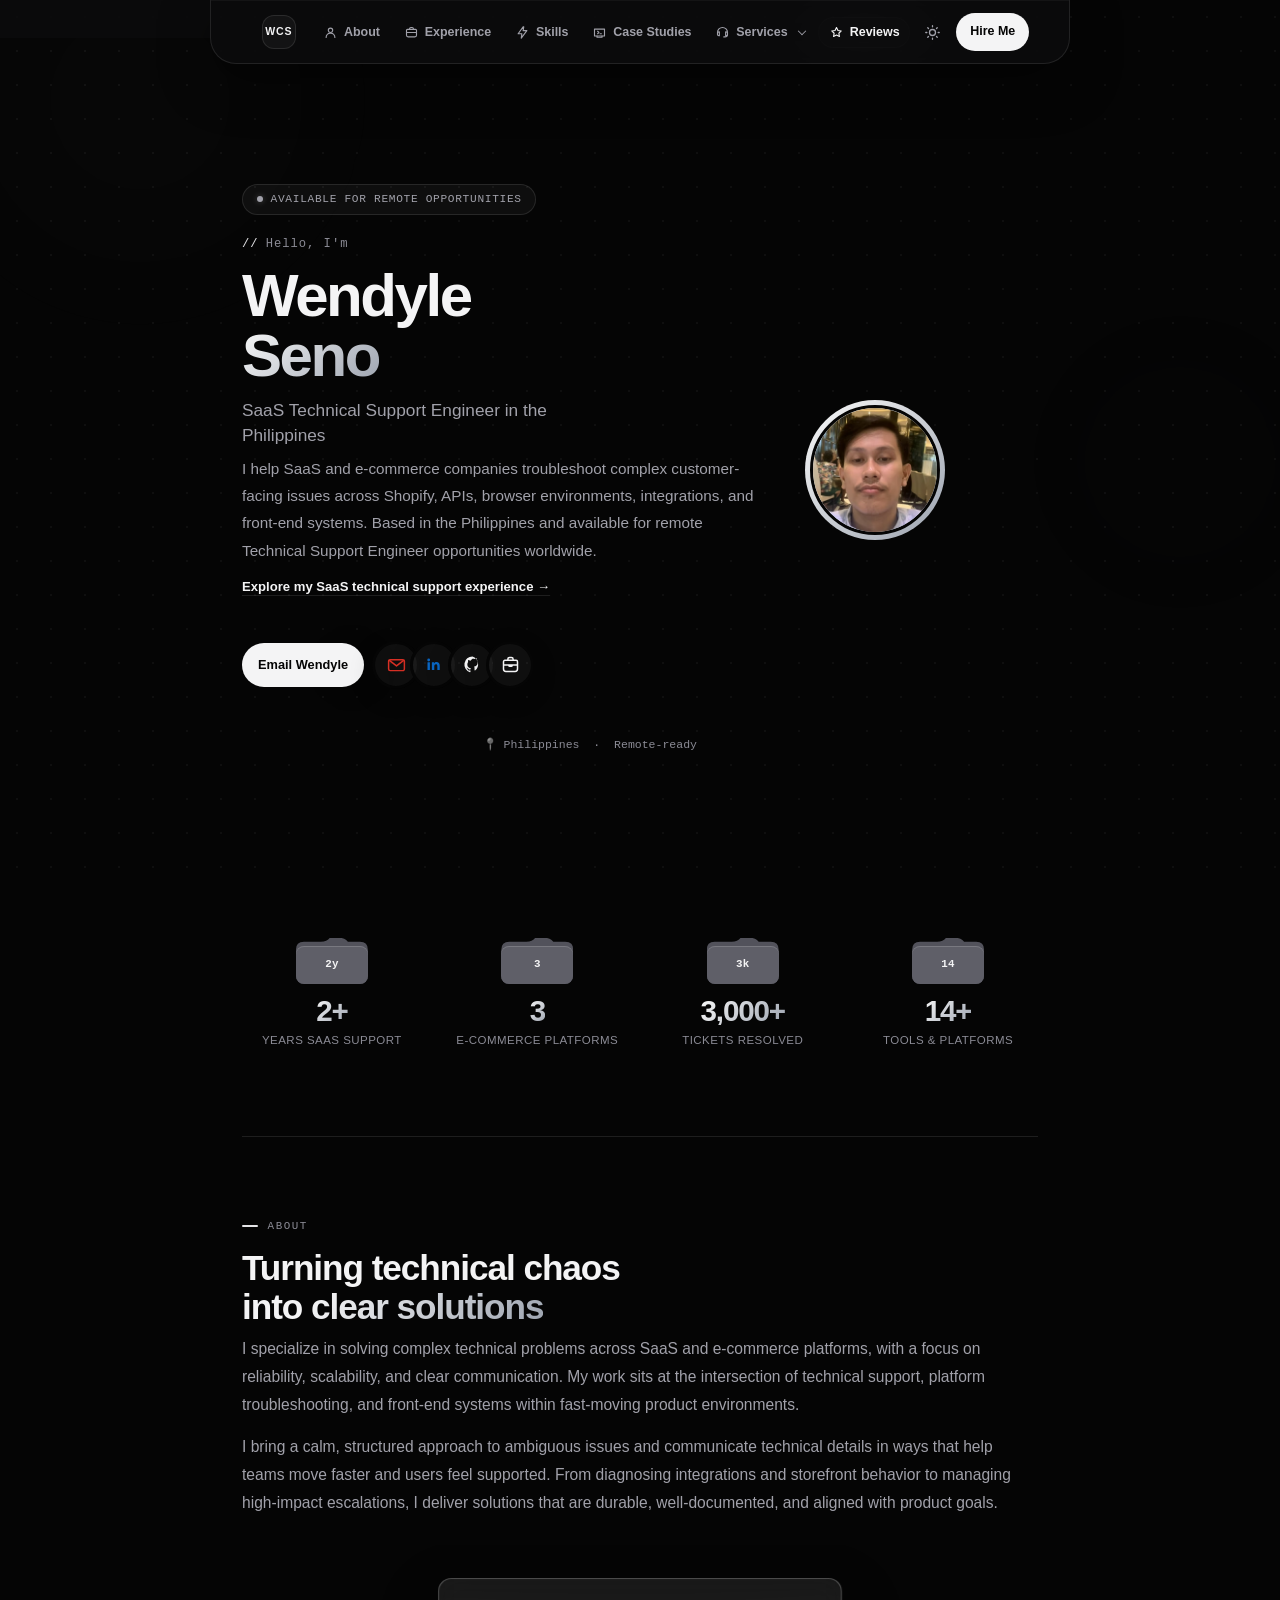
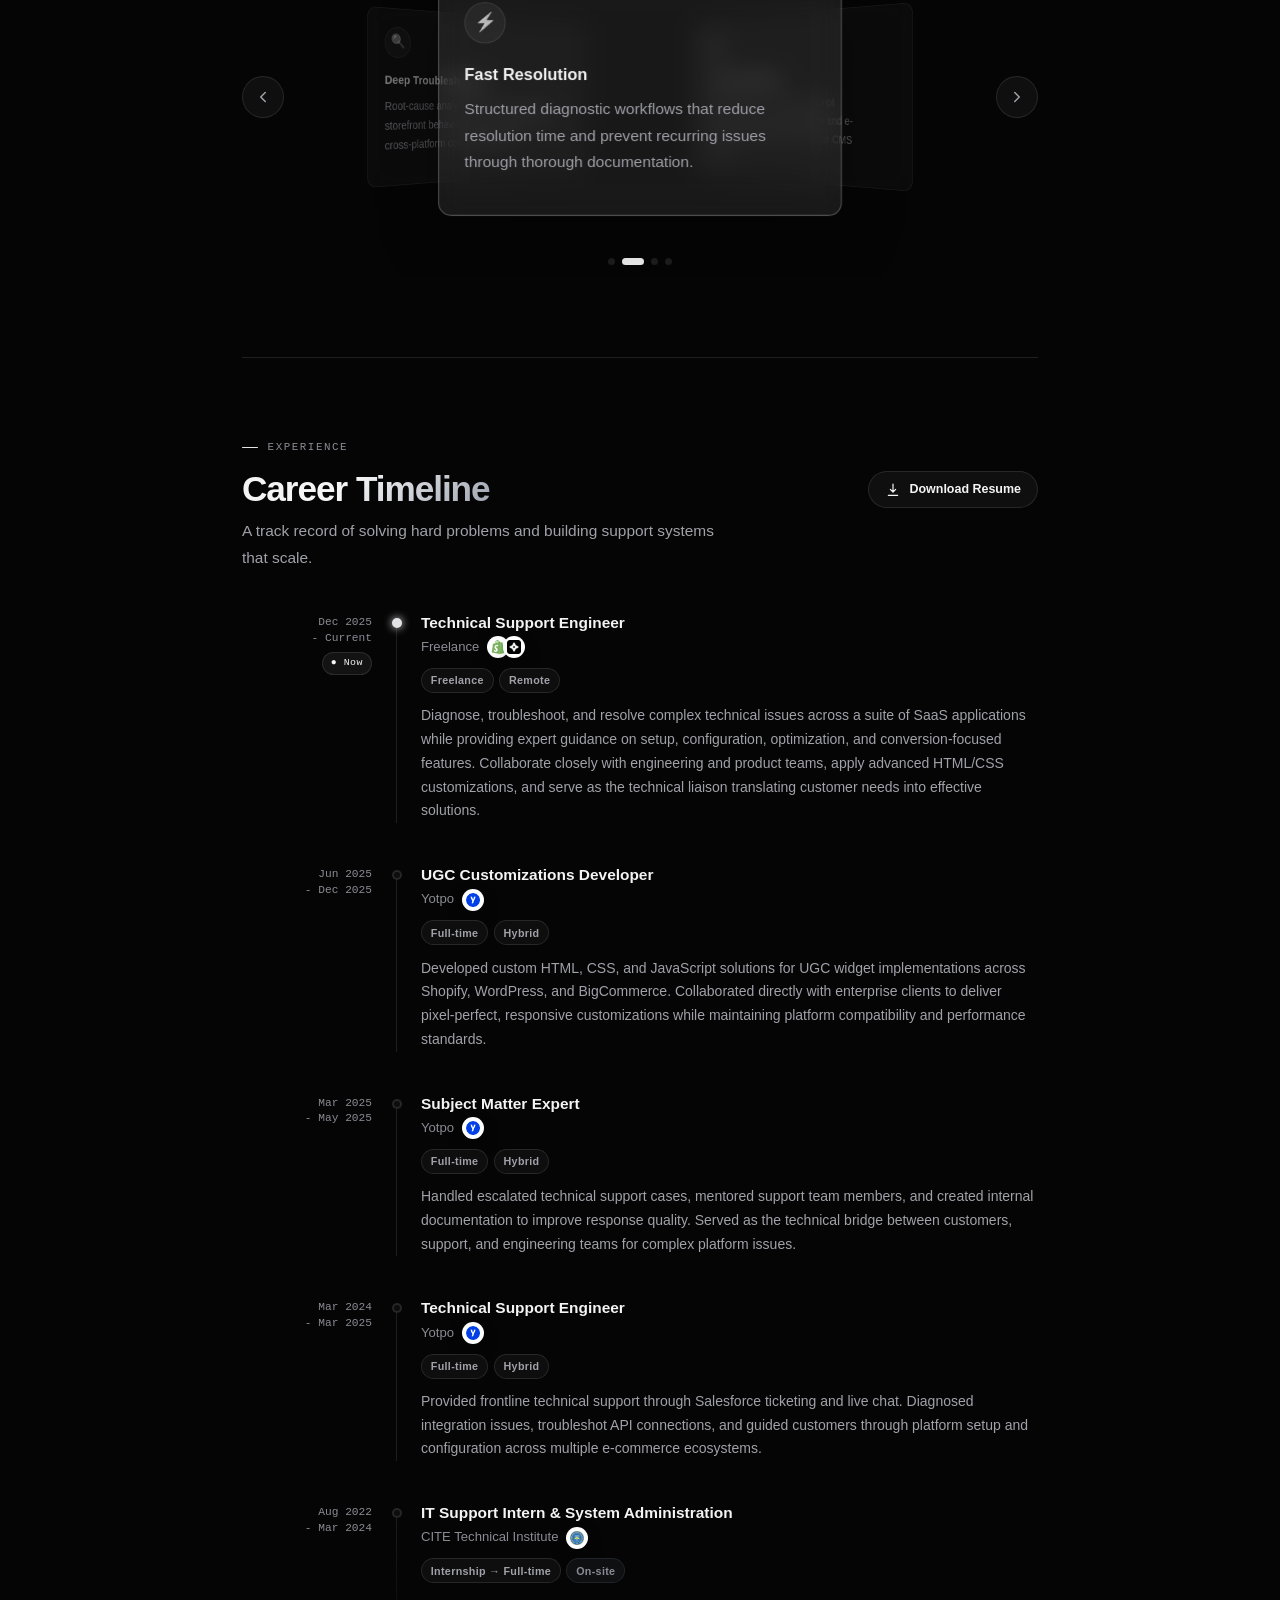
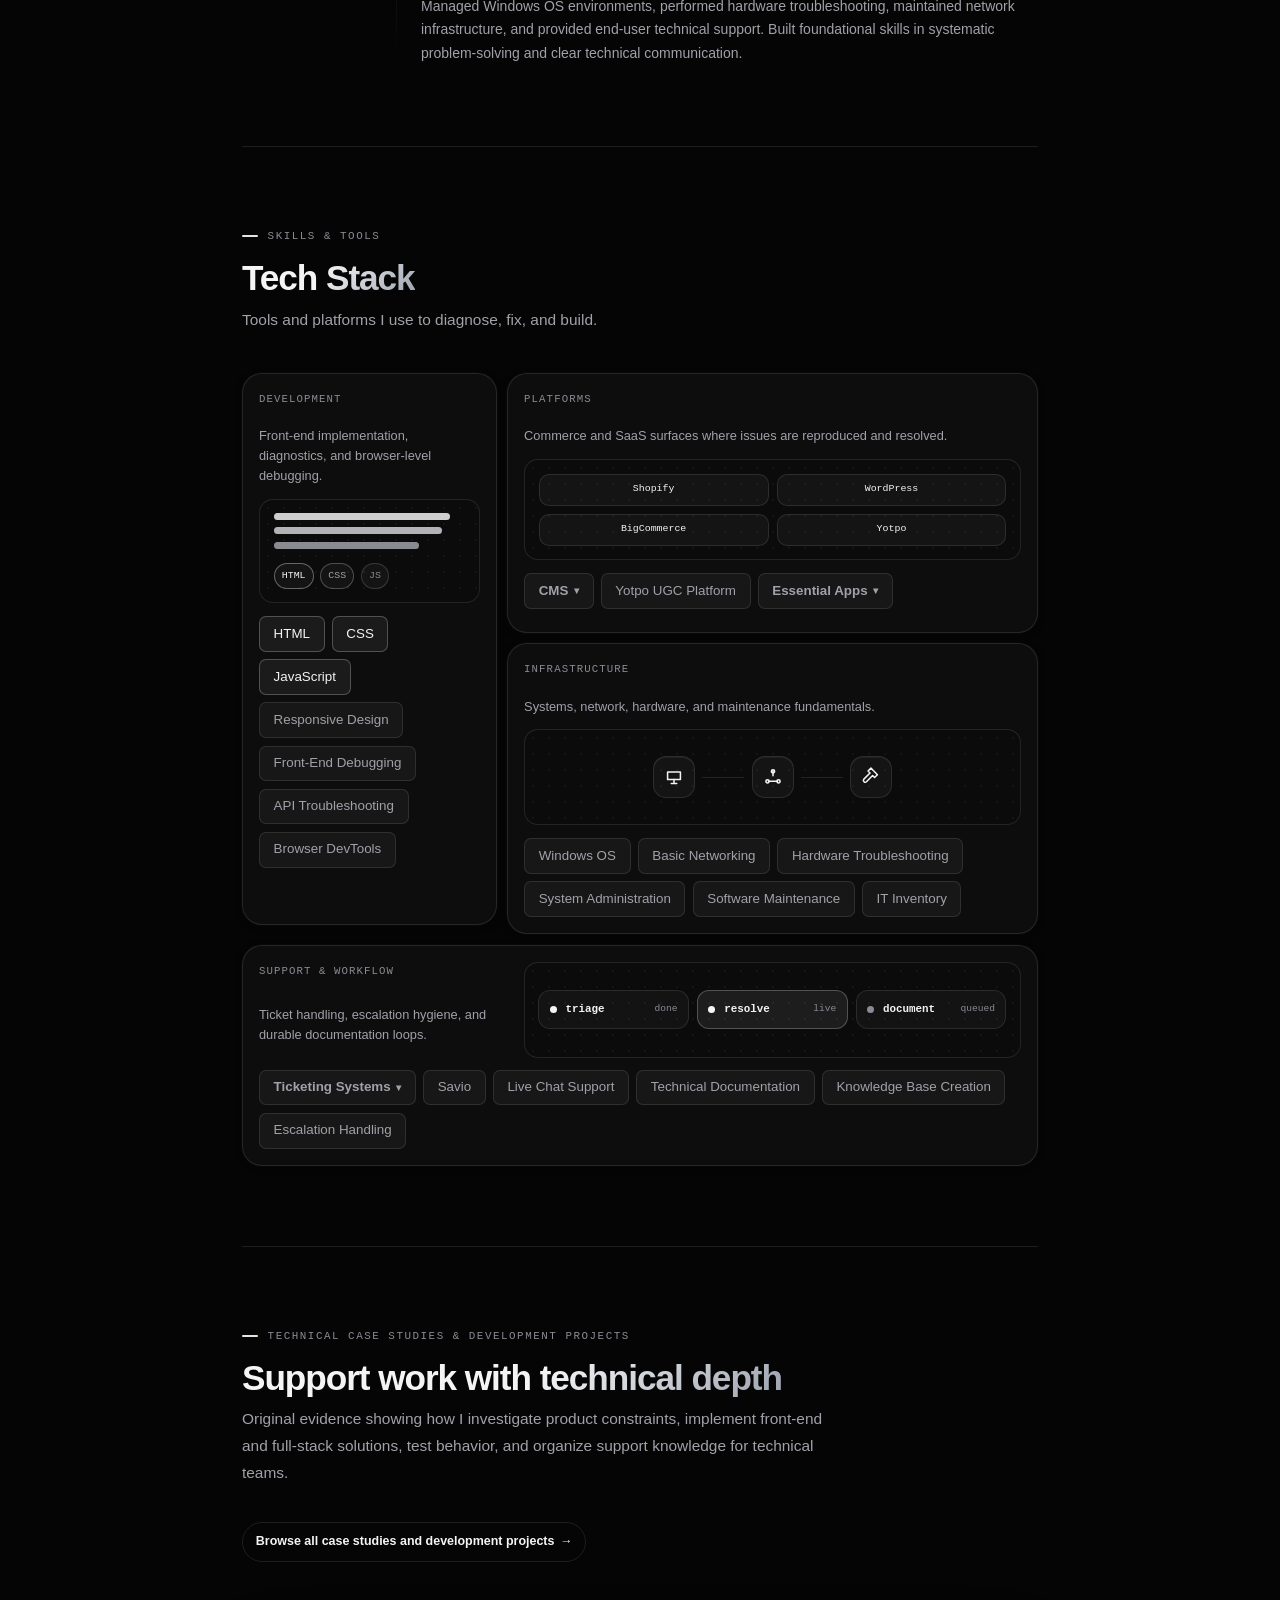
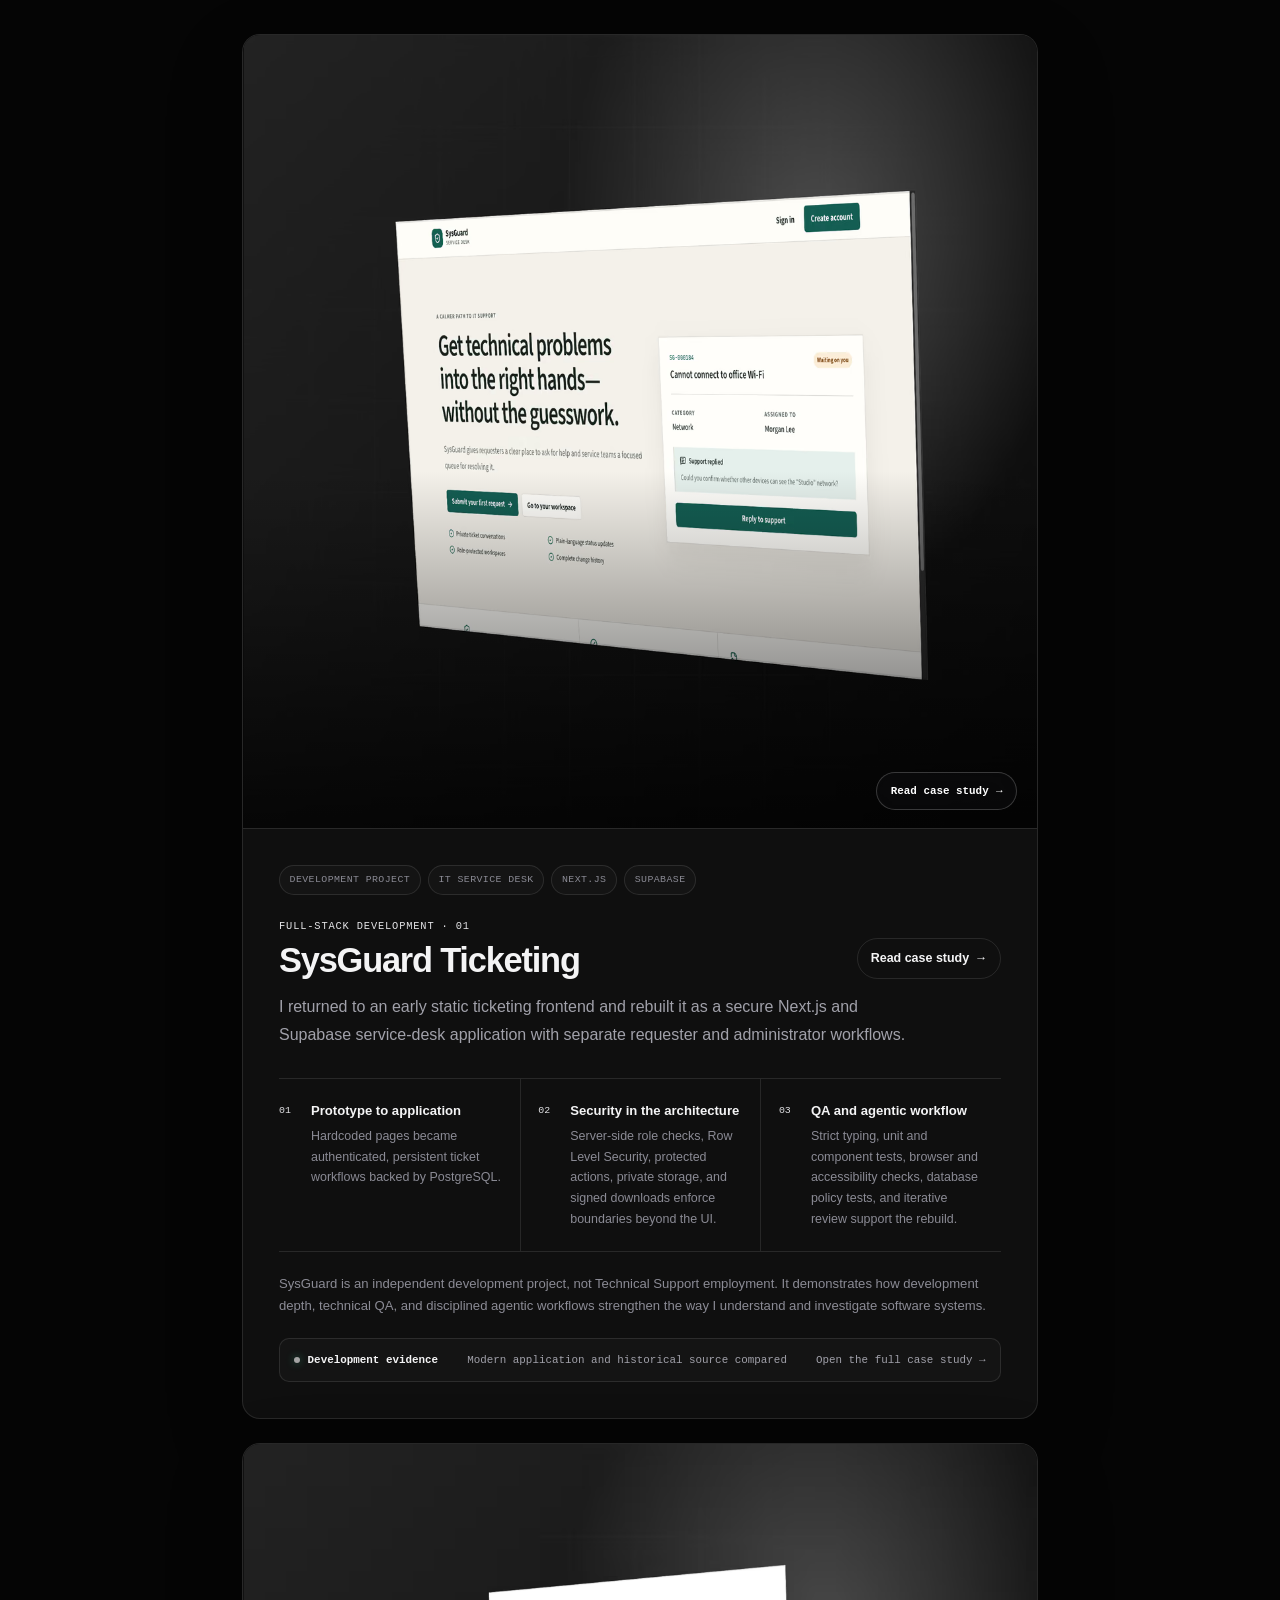
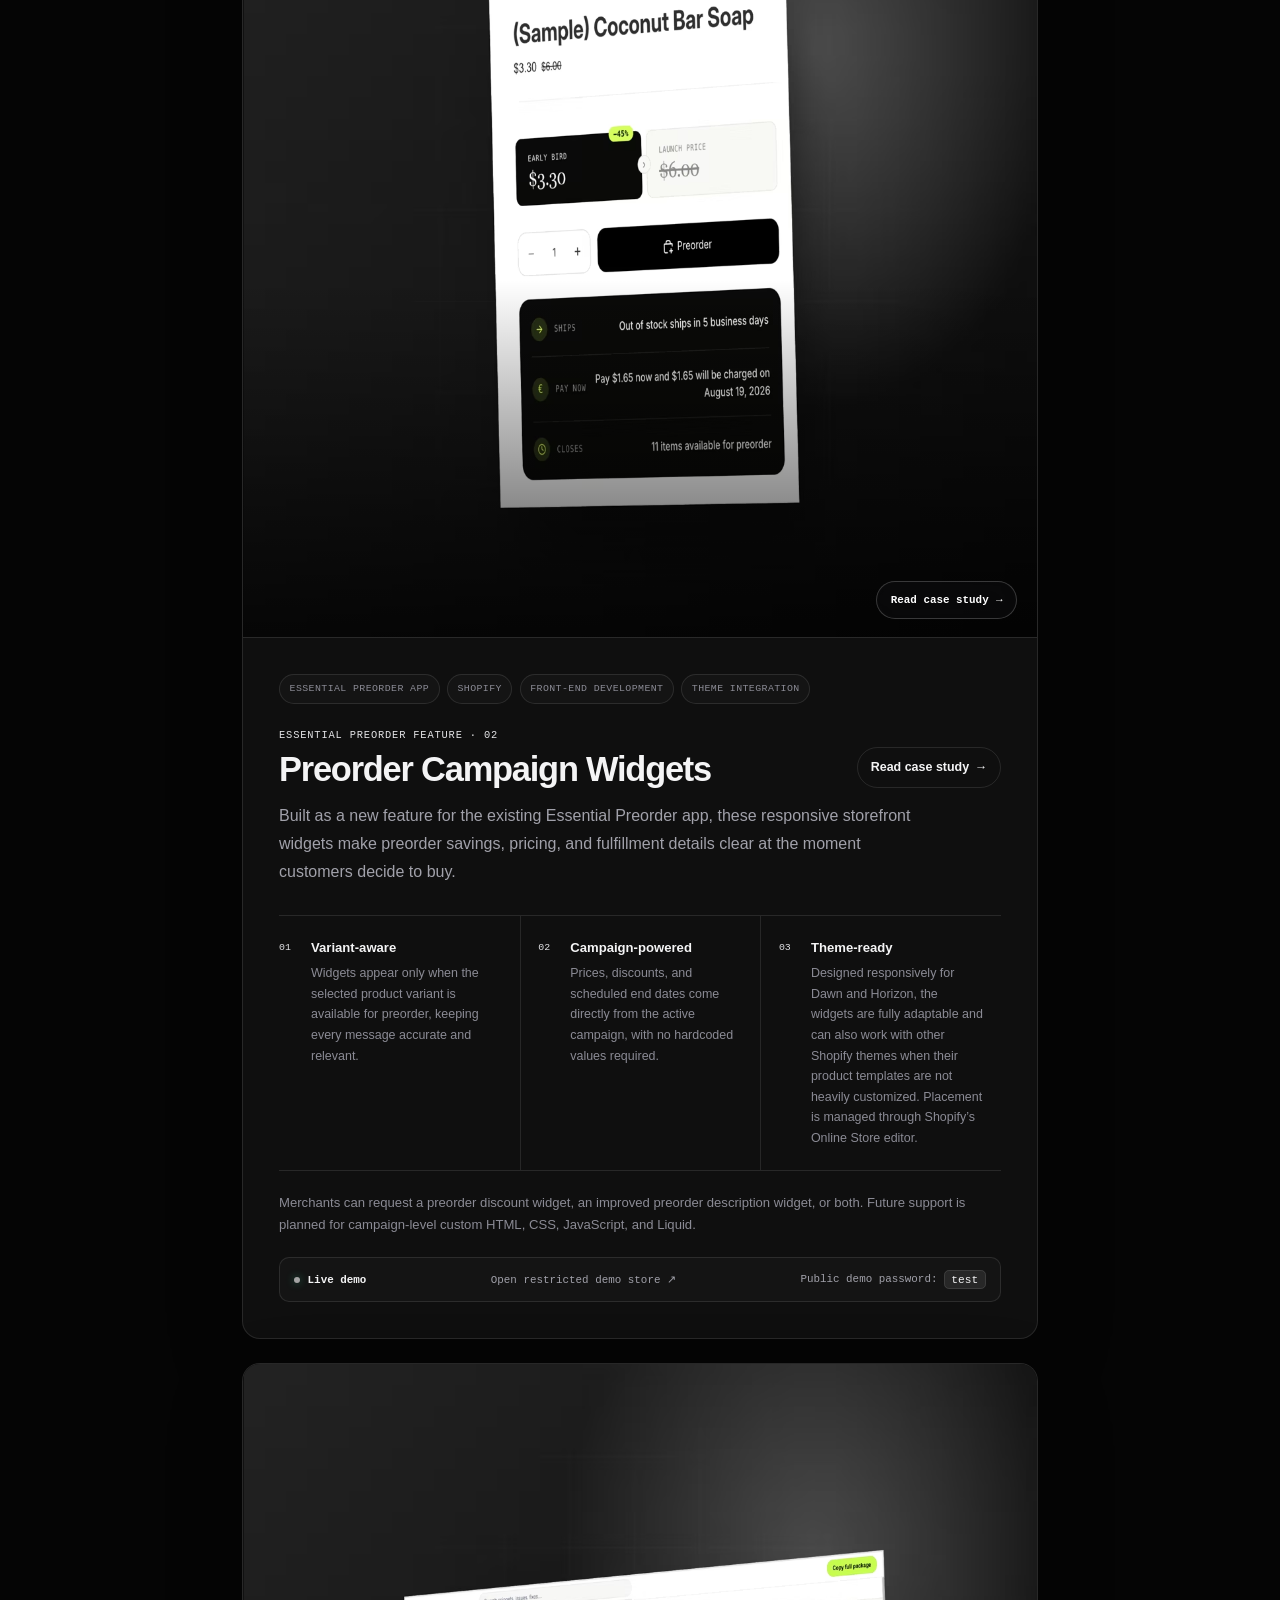
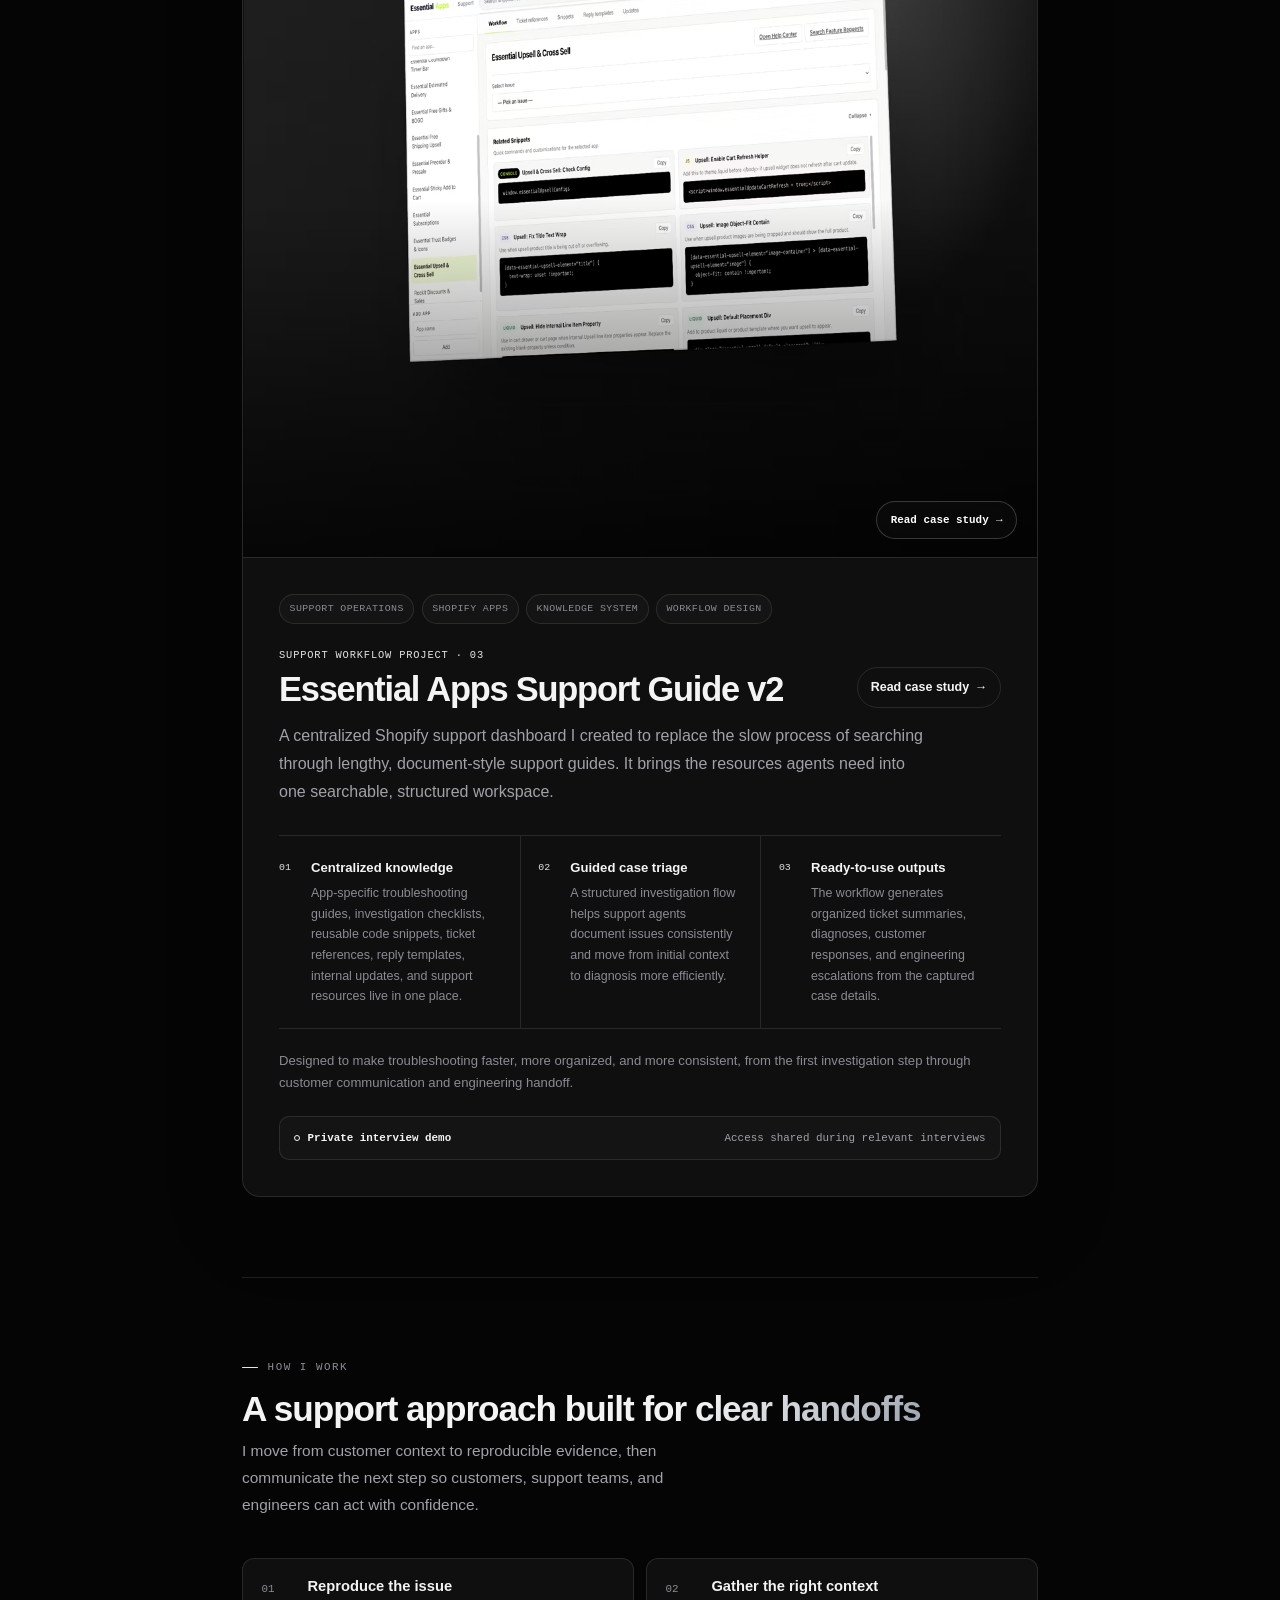
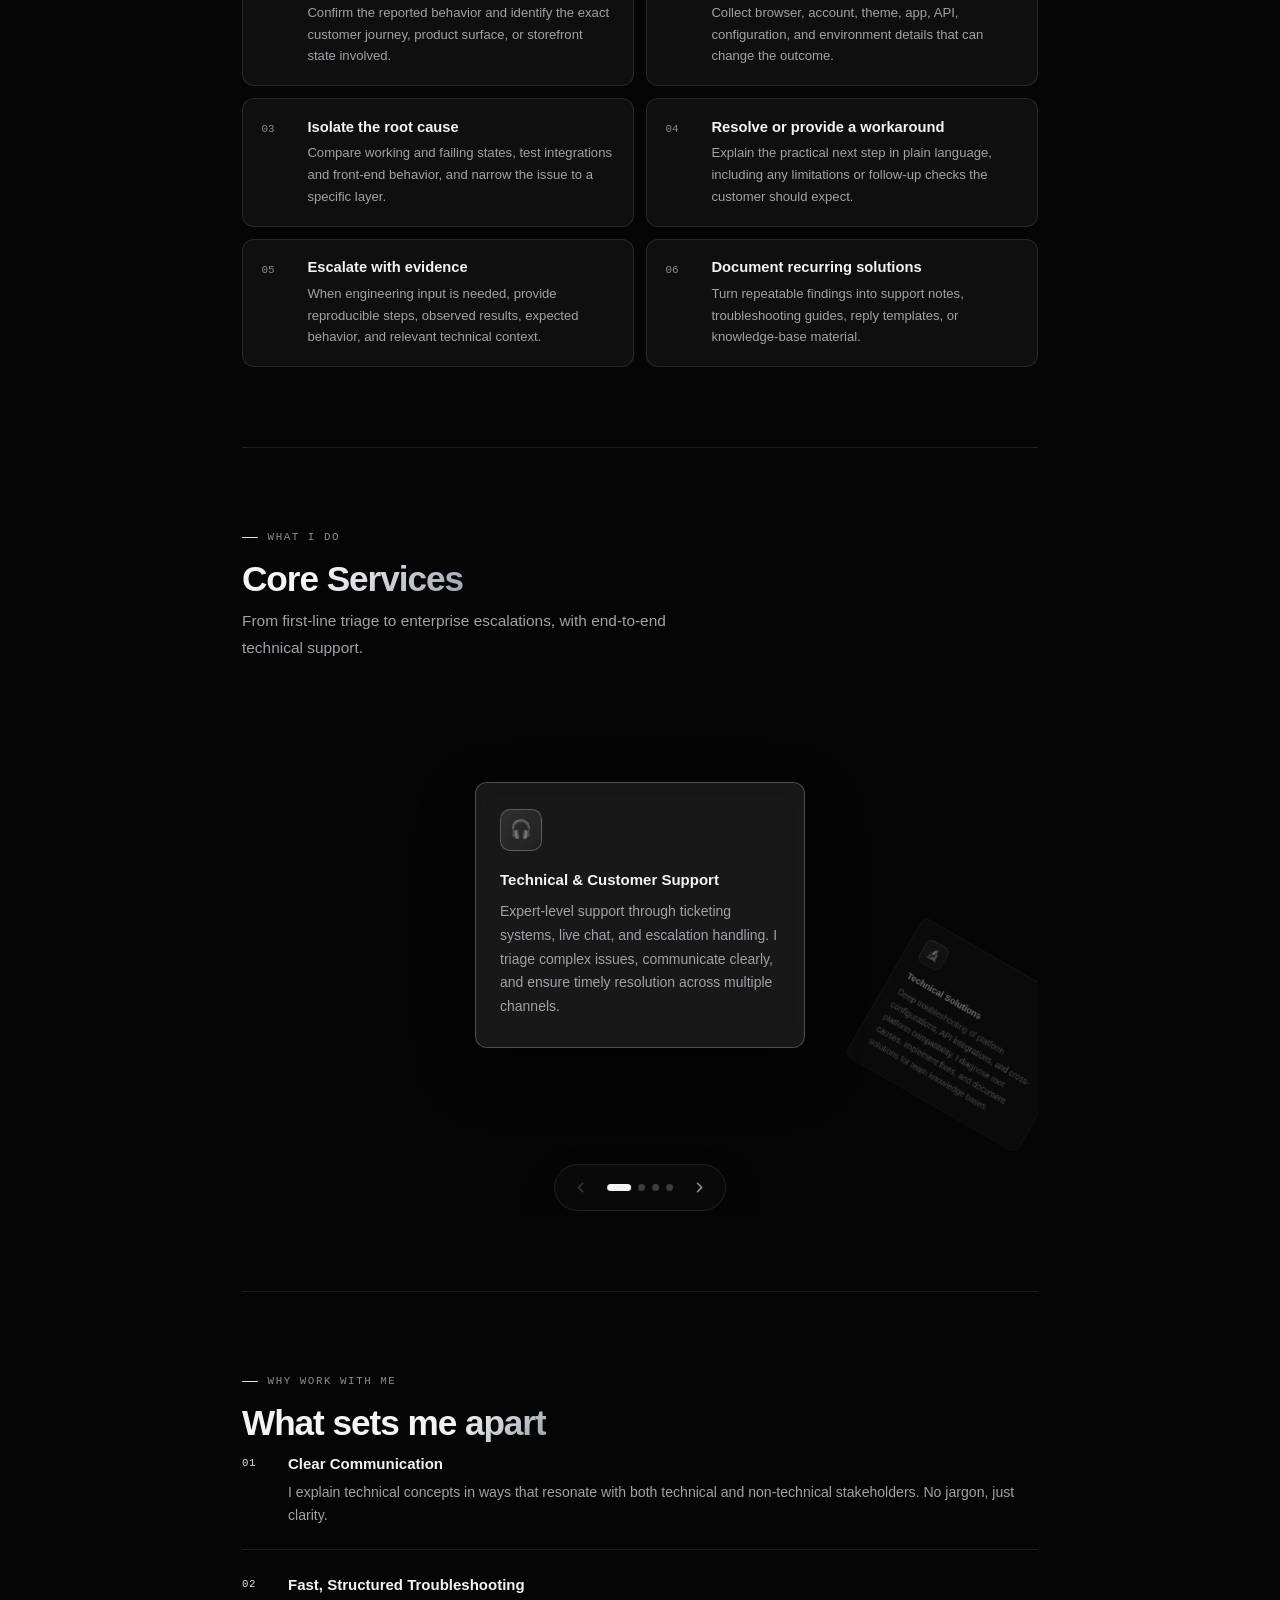
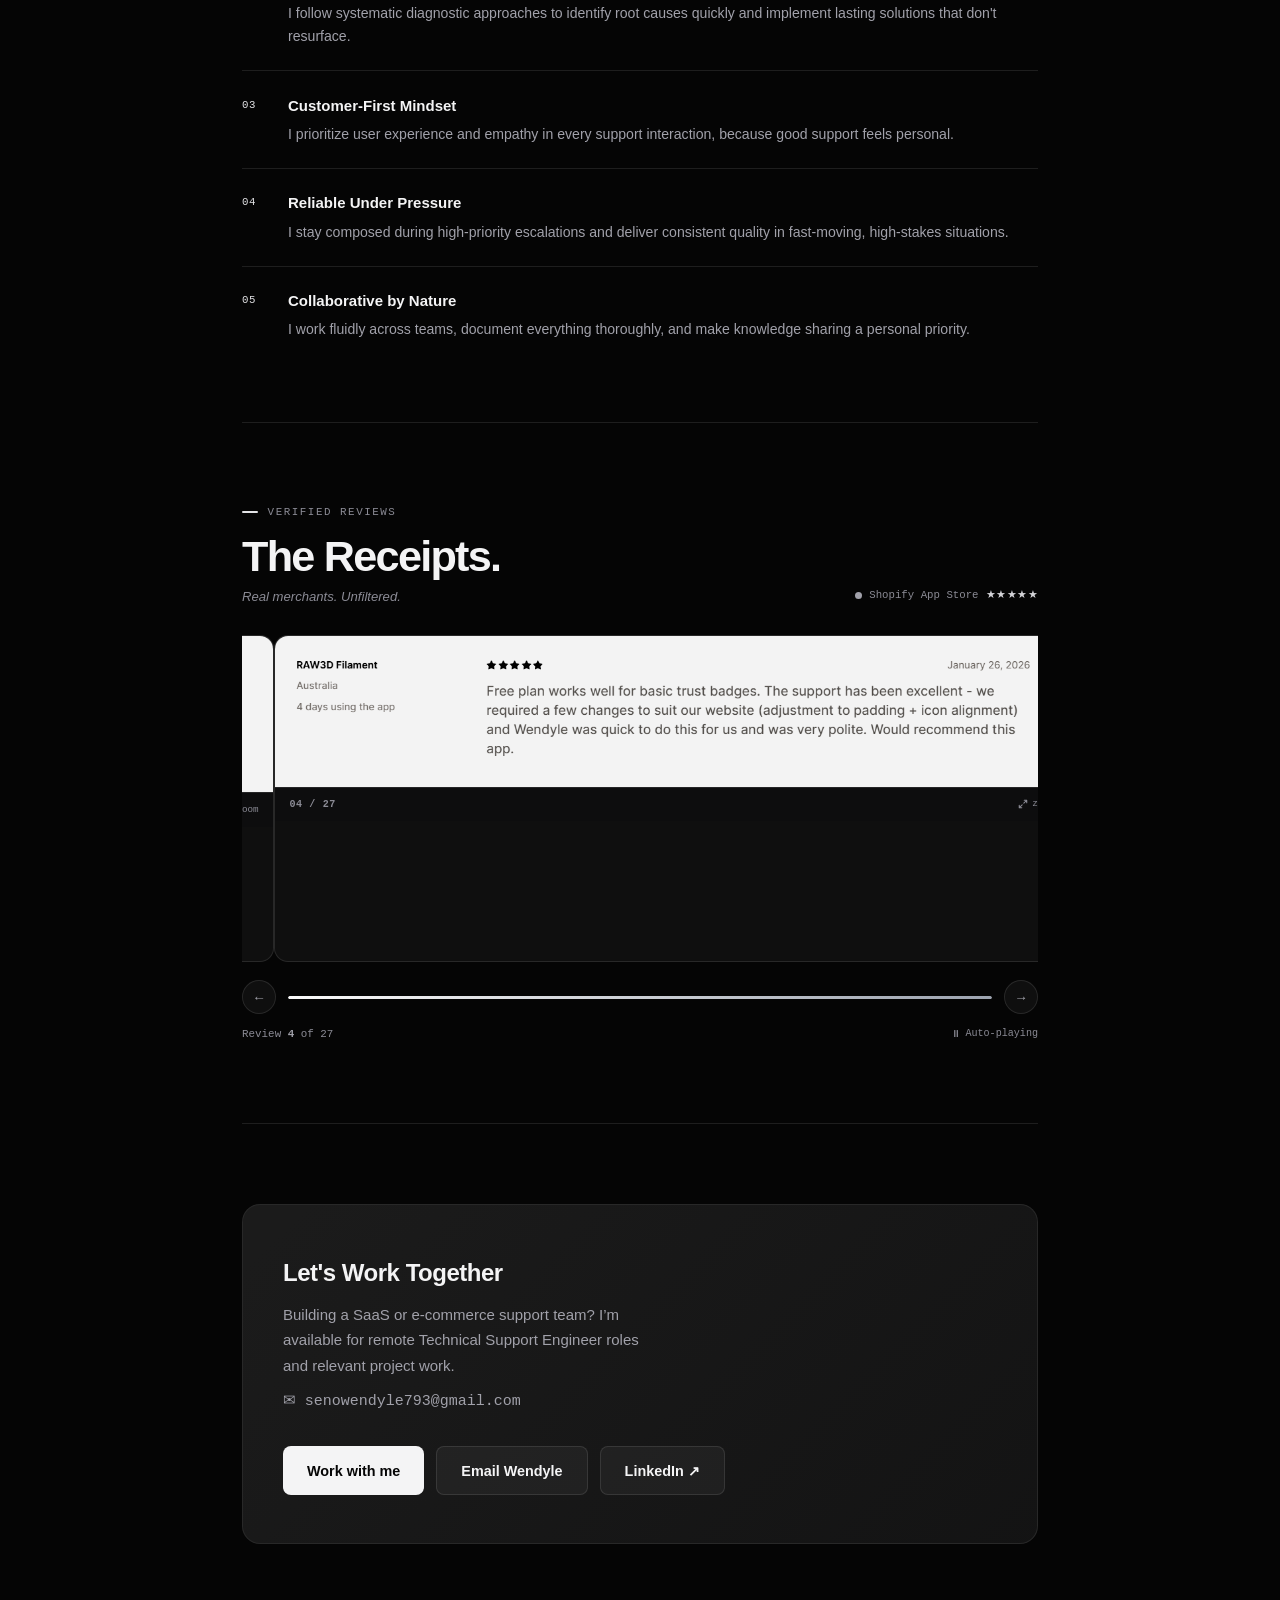
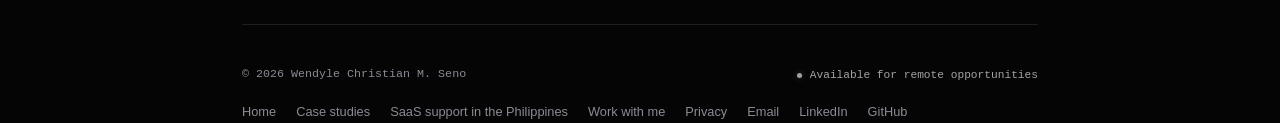
==== commit 7cf5bfff: "fix: make support guide demo access private" ====
--- a/index.html
+++ b/index.html
@@ -46,7 +46,7 @@
   <link rel="icon" href="assets/img/favicon.svg" type="image/svg+xml">
   <link rel="icon" href="assets/img/favicon-32.png" type="image/png" sizes="32x32">
   <link rel="apple-touch-icon" href="assets/img/apple-touch-icon.png" sizes="180x180">
-  <link rel="stylesheet" href="css/index.css?v=20260827-2">
+  <link rel="stylesheet" href="css/index.css?v=20260829-1">
   <script defer src="js/analytics.js?v=20260821-1"></script>
   <script type="application/ld+json">
   {
@@ -67,7 +67,7 @@
         "name": "SaaS Technical Support Engineer in the Philippines | Wendyle Seno",
         "isPartOf": { "@id": "https://www.wendylechristianseno.com/#website" },
         "mainEntity": { "@id": "https://www.wendylechristianseno.com/#person" },
-        "dateModified": "2026-08-27",
+        "dateModified": "2026-08-29",
         "inLanguage": "en"
       },
       {
@@ -598,9 +598,9 @@
           </div>
 
           <p class="project-note">Designed to make troubleshooting faster, more organized, and more consistent, from the first investigation step through customer communication and engineering handoff.</p>
-          <div class="project-demo-access" role="group" aria-label="Support guide access information">
-            <span class="demo-status"><i aria-hidden="true"></i>Live project</span>
-            <span>Public support workflow demo</span>
+          <div class="project-demo-access" role="group" aria-label="Private support guide access information">
+            <span class="demo-status demo-status-private"><i aria-hidden="true"></i>Private interview demo</span>
+            <span>Access shared during relevant interviews</span>
           </div>
         </div>
       </article>
--- a/css/index.css
+++ b/css/index.css
@@ -573,6 +573,7 @@
   .project-demo-access{display:flex;align-items:center;justify-content:space-between;gap:1rem;padding:.75rem .9rem;border:1px solid var(--border);border-radius:10px;background:rgba(255,255,255,.025);font-family:var(--fm);font-size:.68rem;color:var(--sub)}
   .demo-status{display:inline-flex;align-items:center;gap:.45rem;color:var(--text);font-weight:600}
   .demo-status i{width:6px;height:6px;border-radius:50%;background:var(--green);box-shadow:0 0 8px rgba(52,211,153,.45)}
+  .demo-status-private i{background:transparent;border:1px solid currentColor;box-shadow:none}
   .project-demo-access code{font-family:var(--fm);font-size:.7rem;color:var(--text);padding:.16rem .4rem;border-radius:5px;background:var(--surf-hov);border:1px solid var(--border)}
 
   /* ═══ SUPPORT APPROACH ═══════════════════════ */
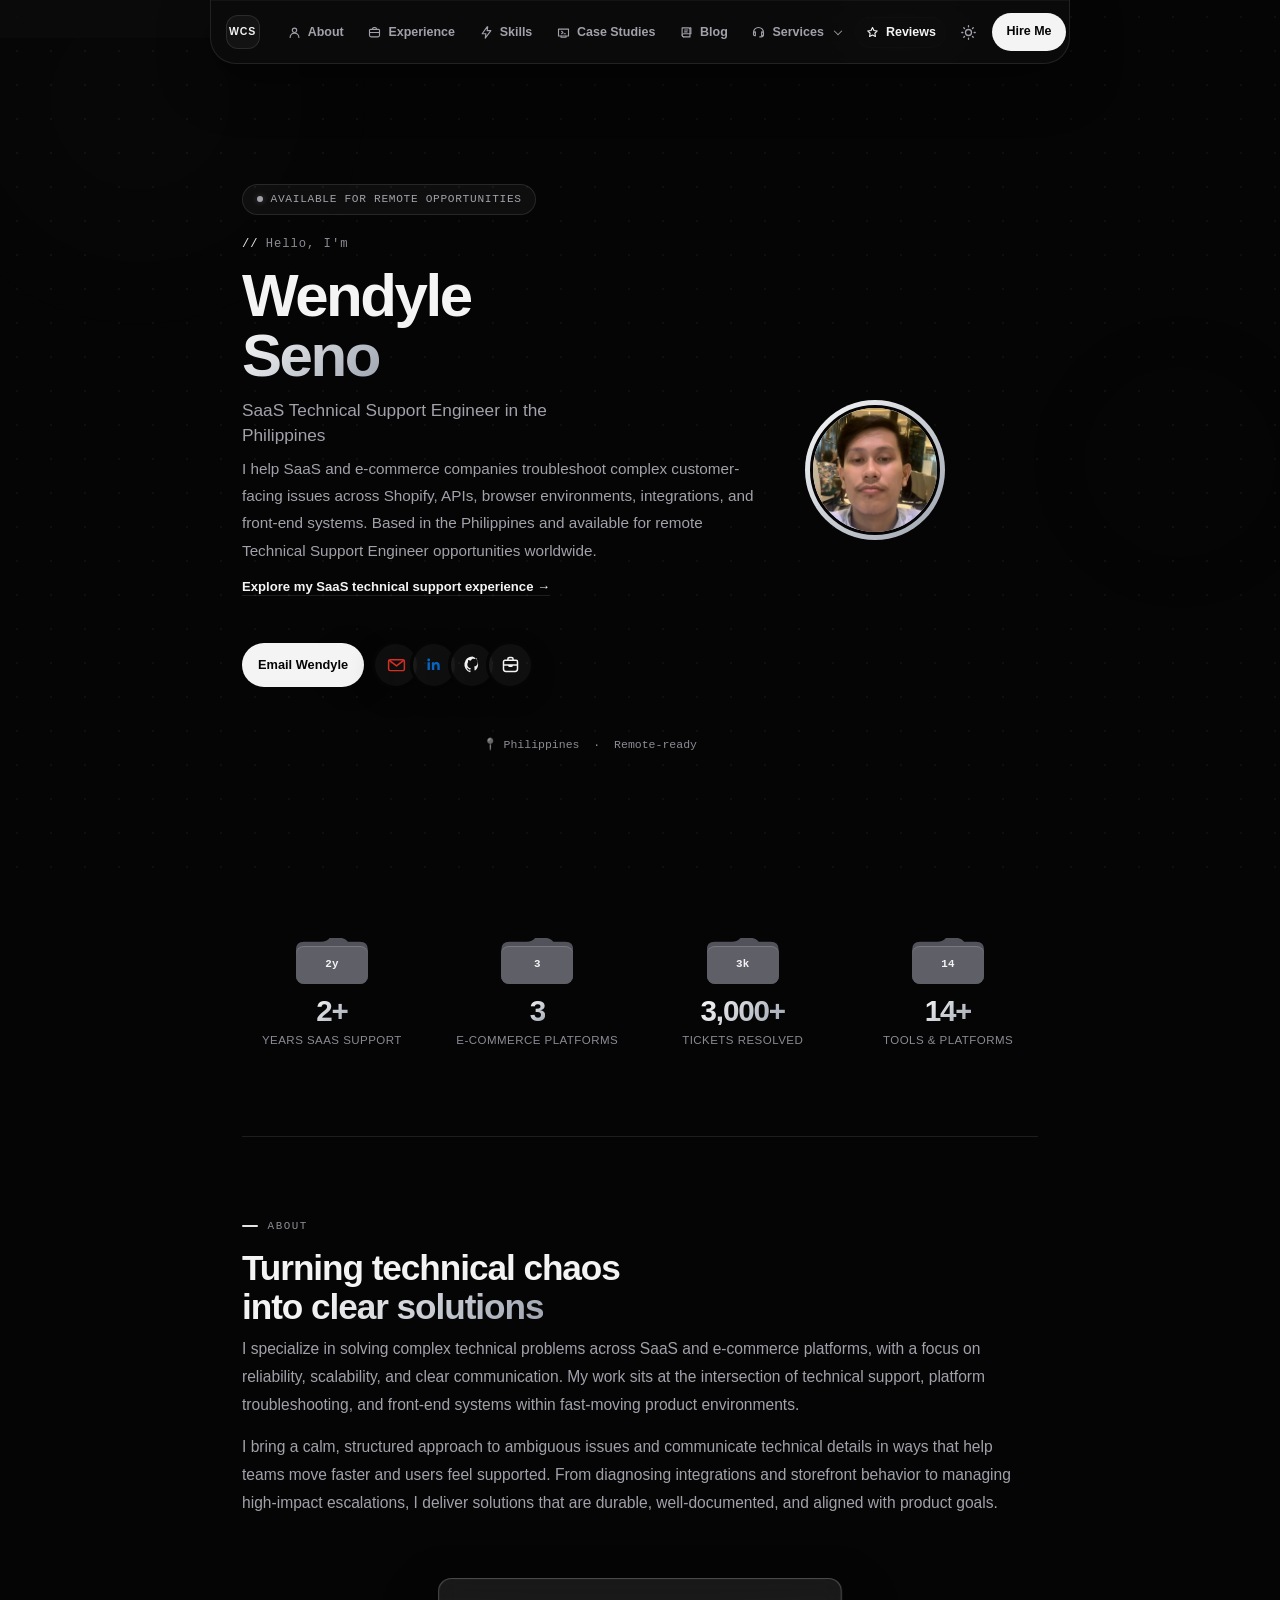
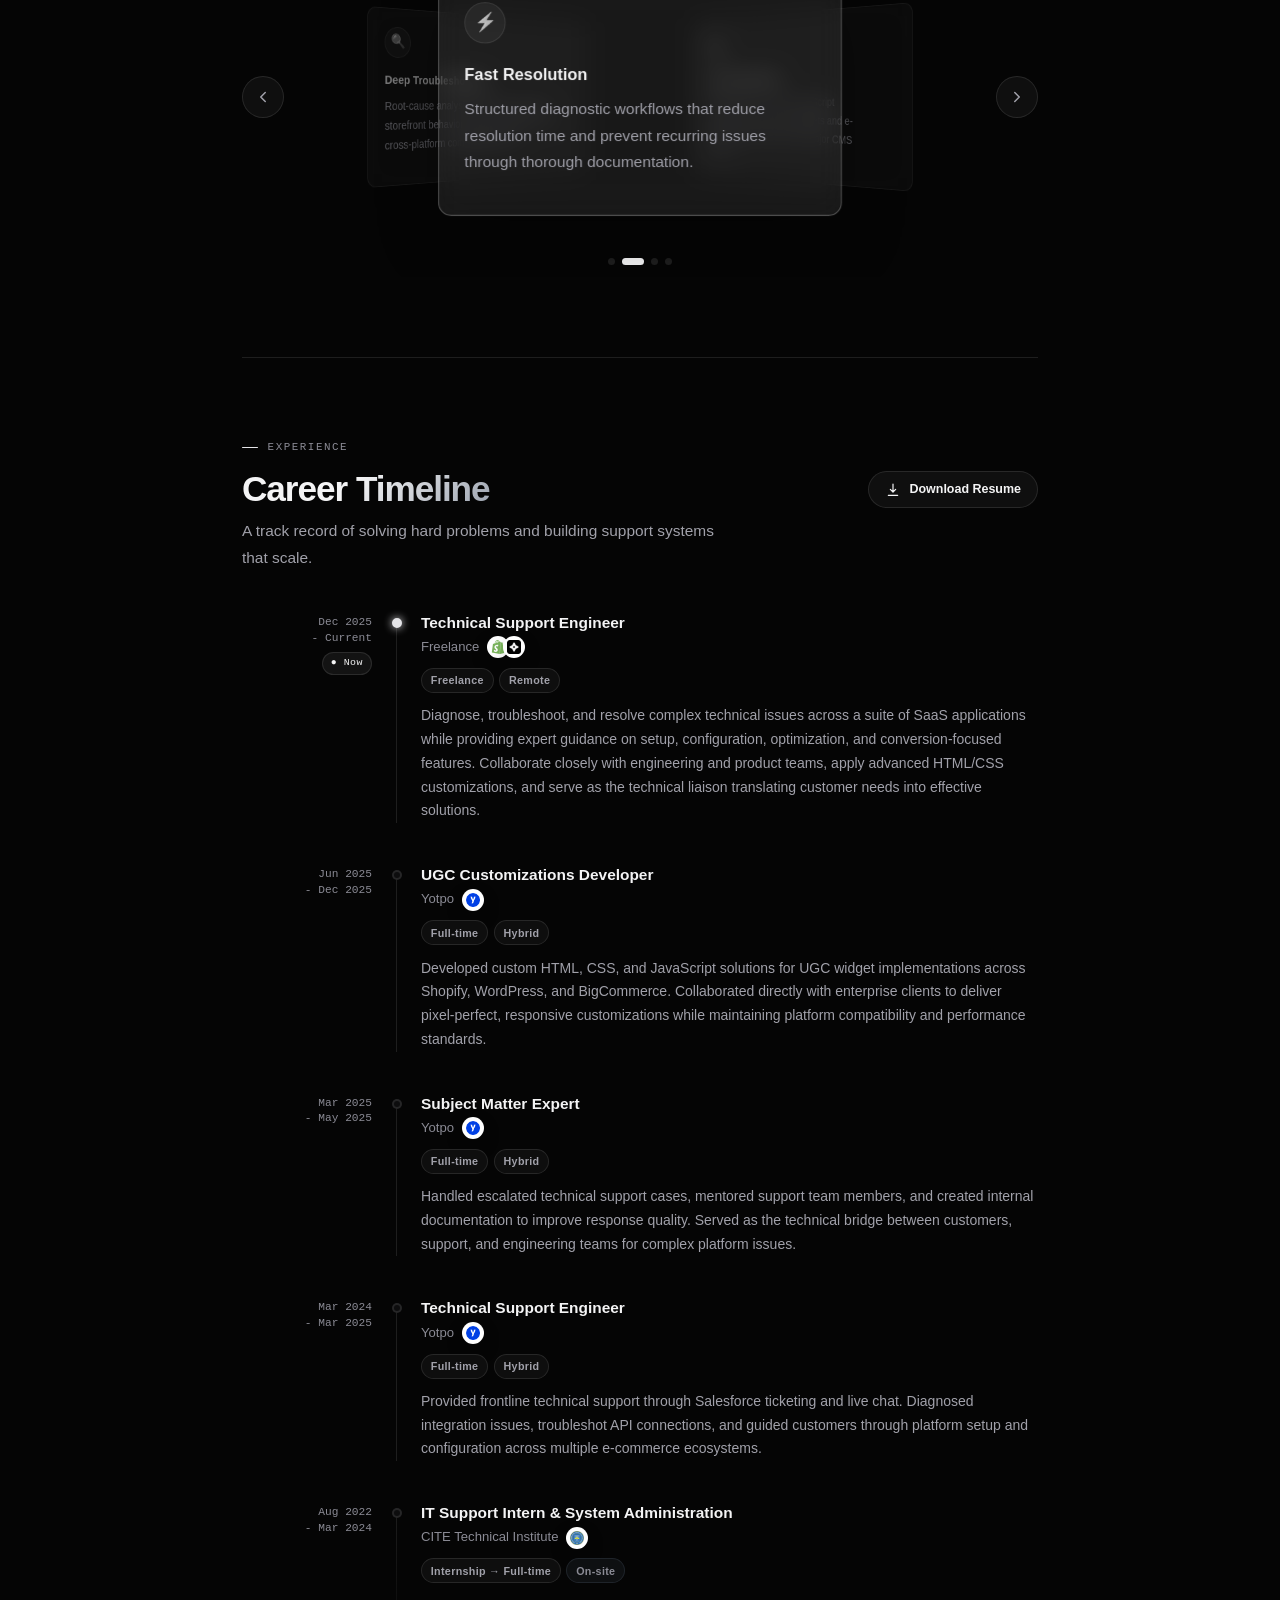
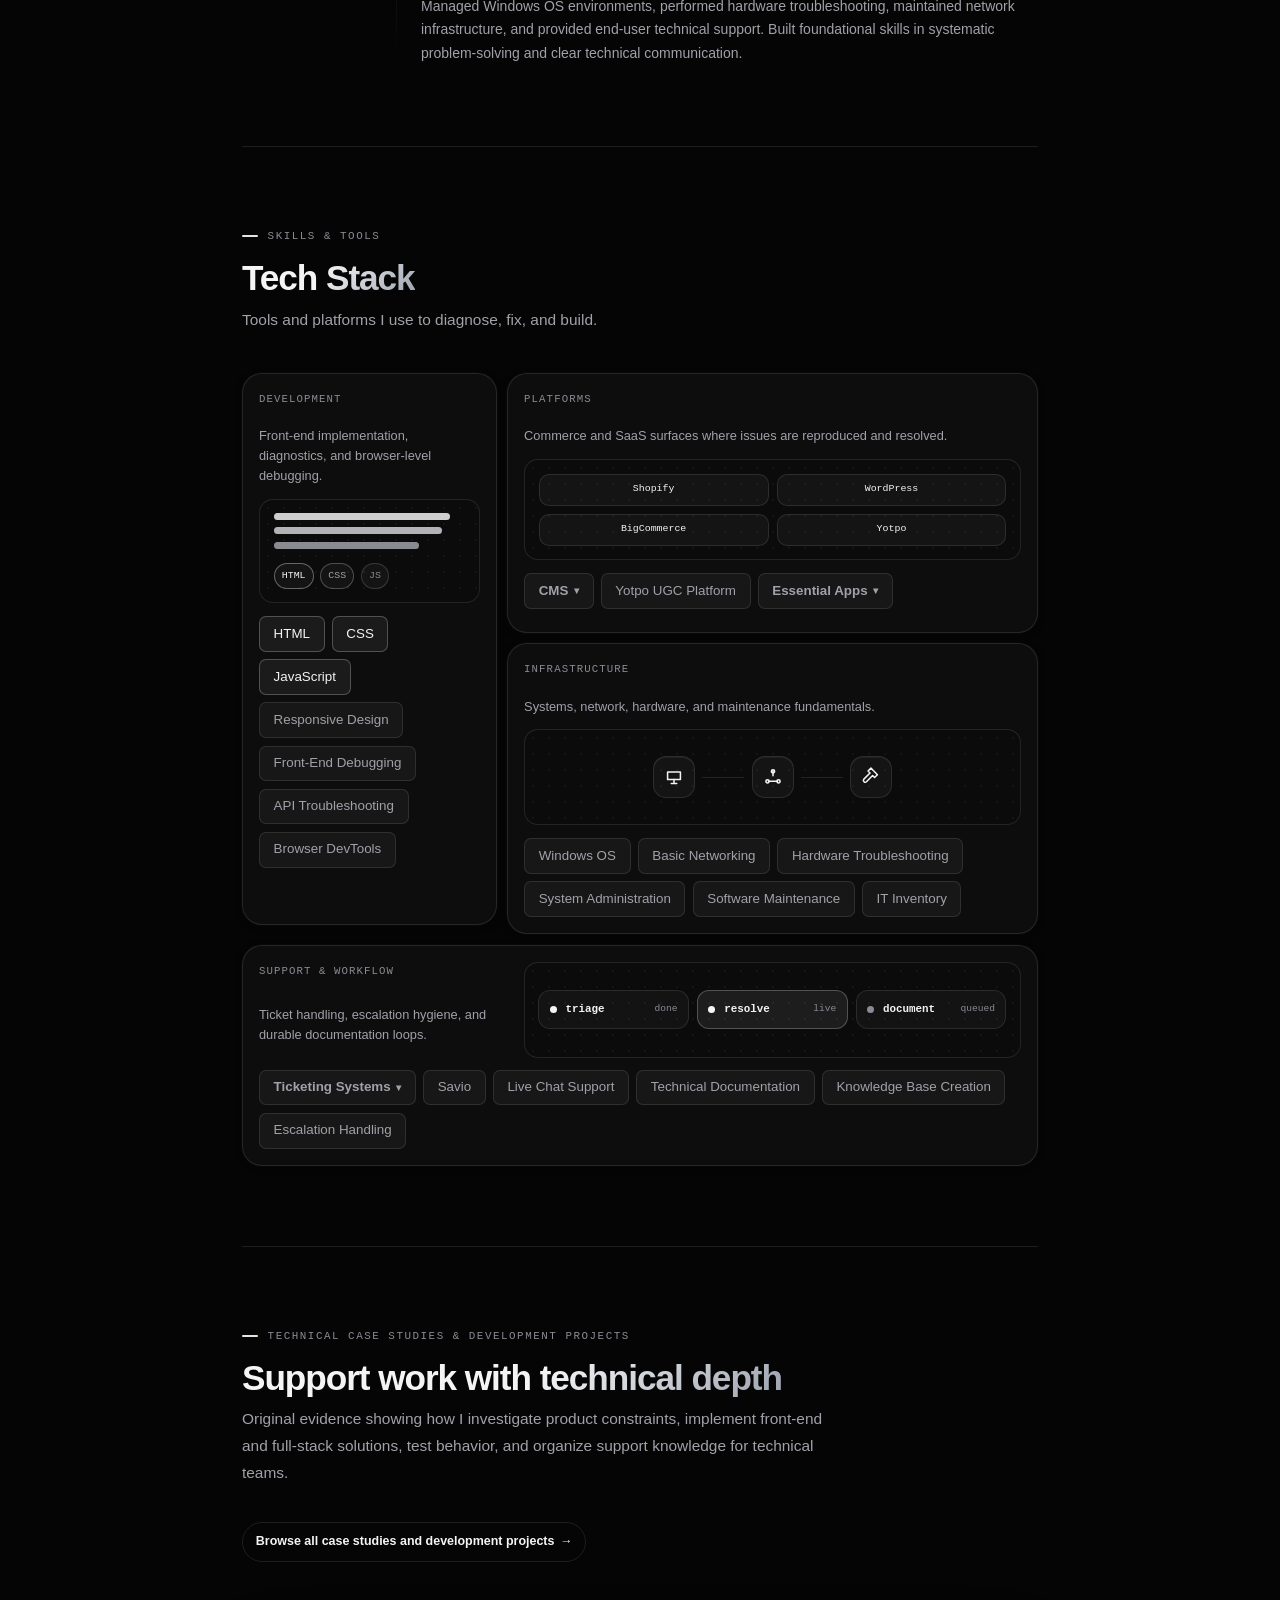
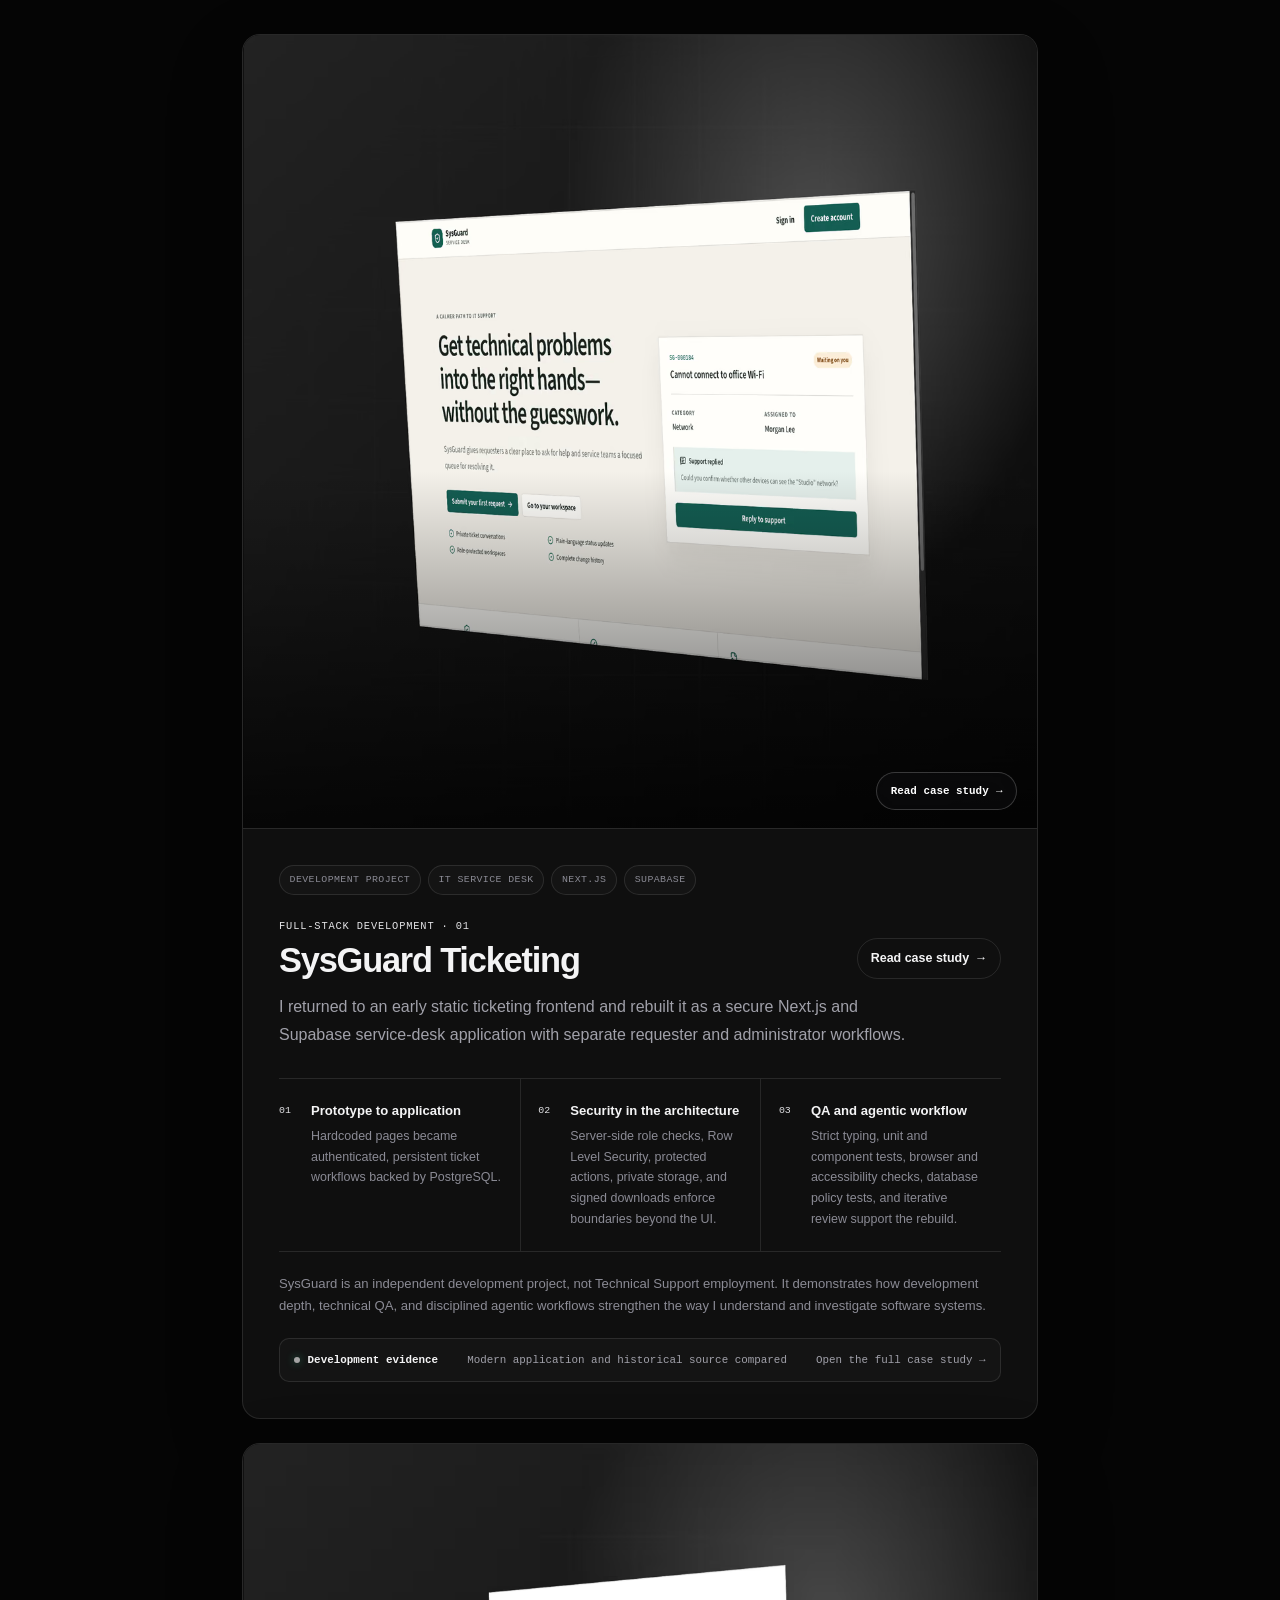
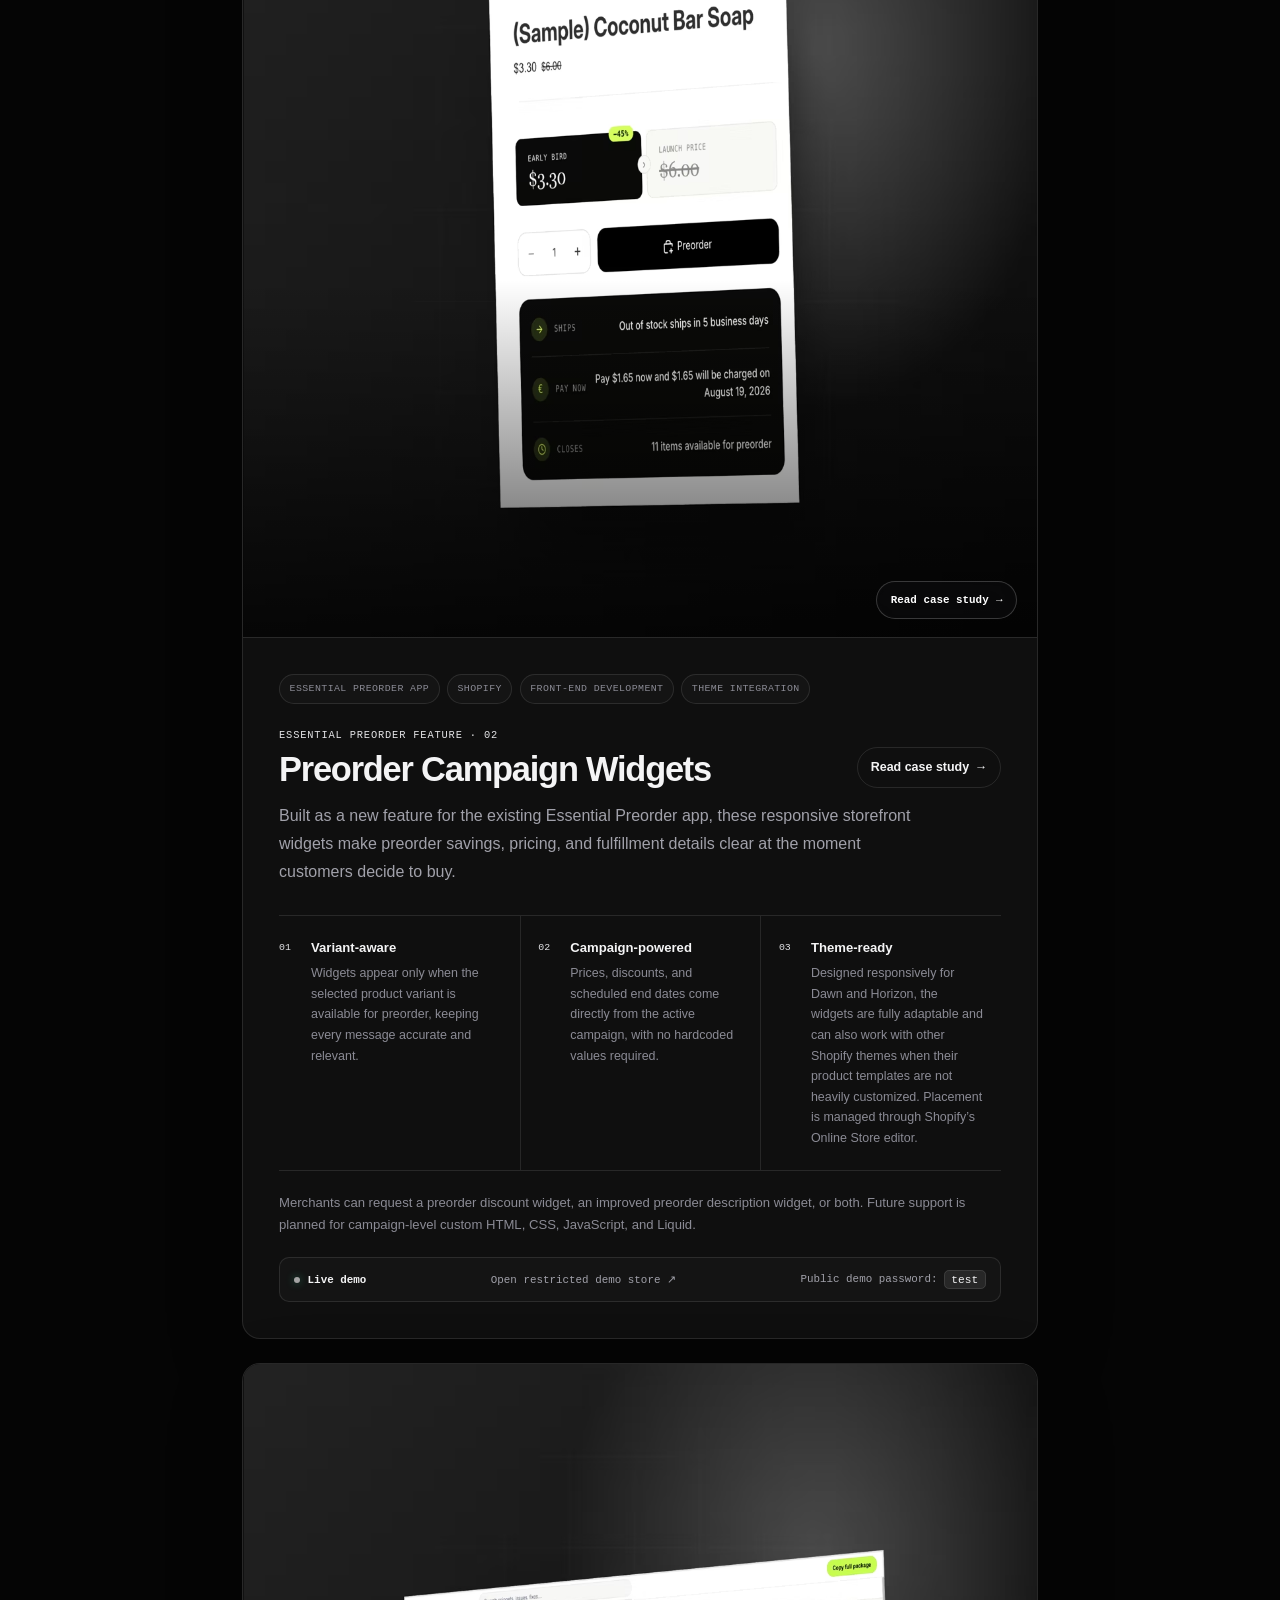
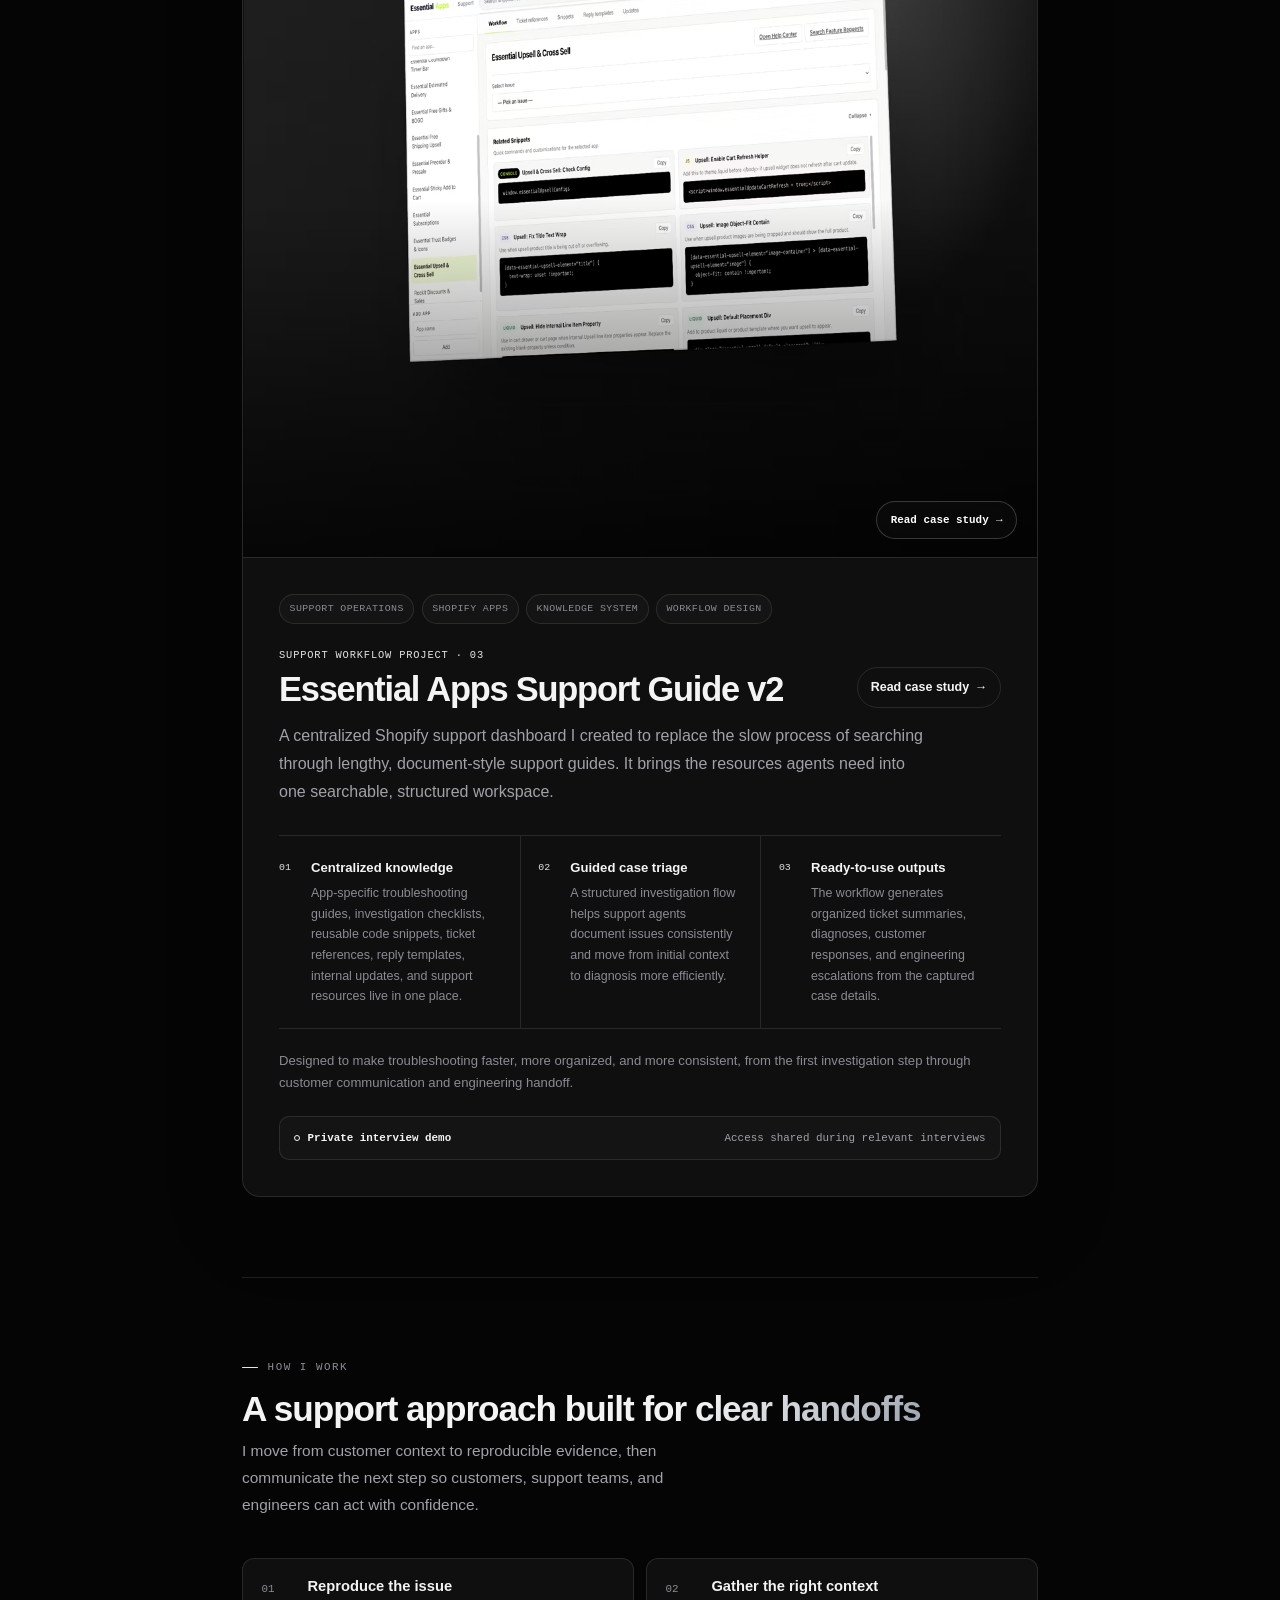
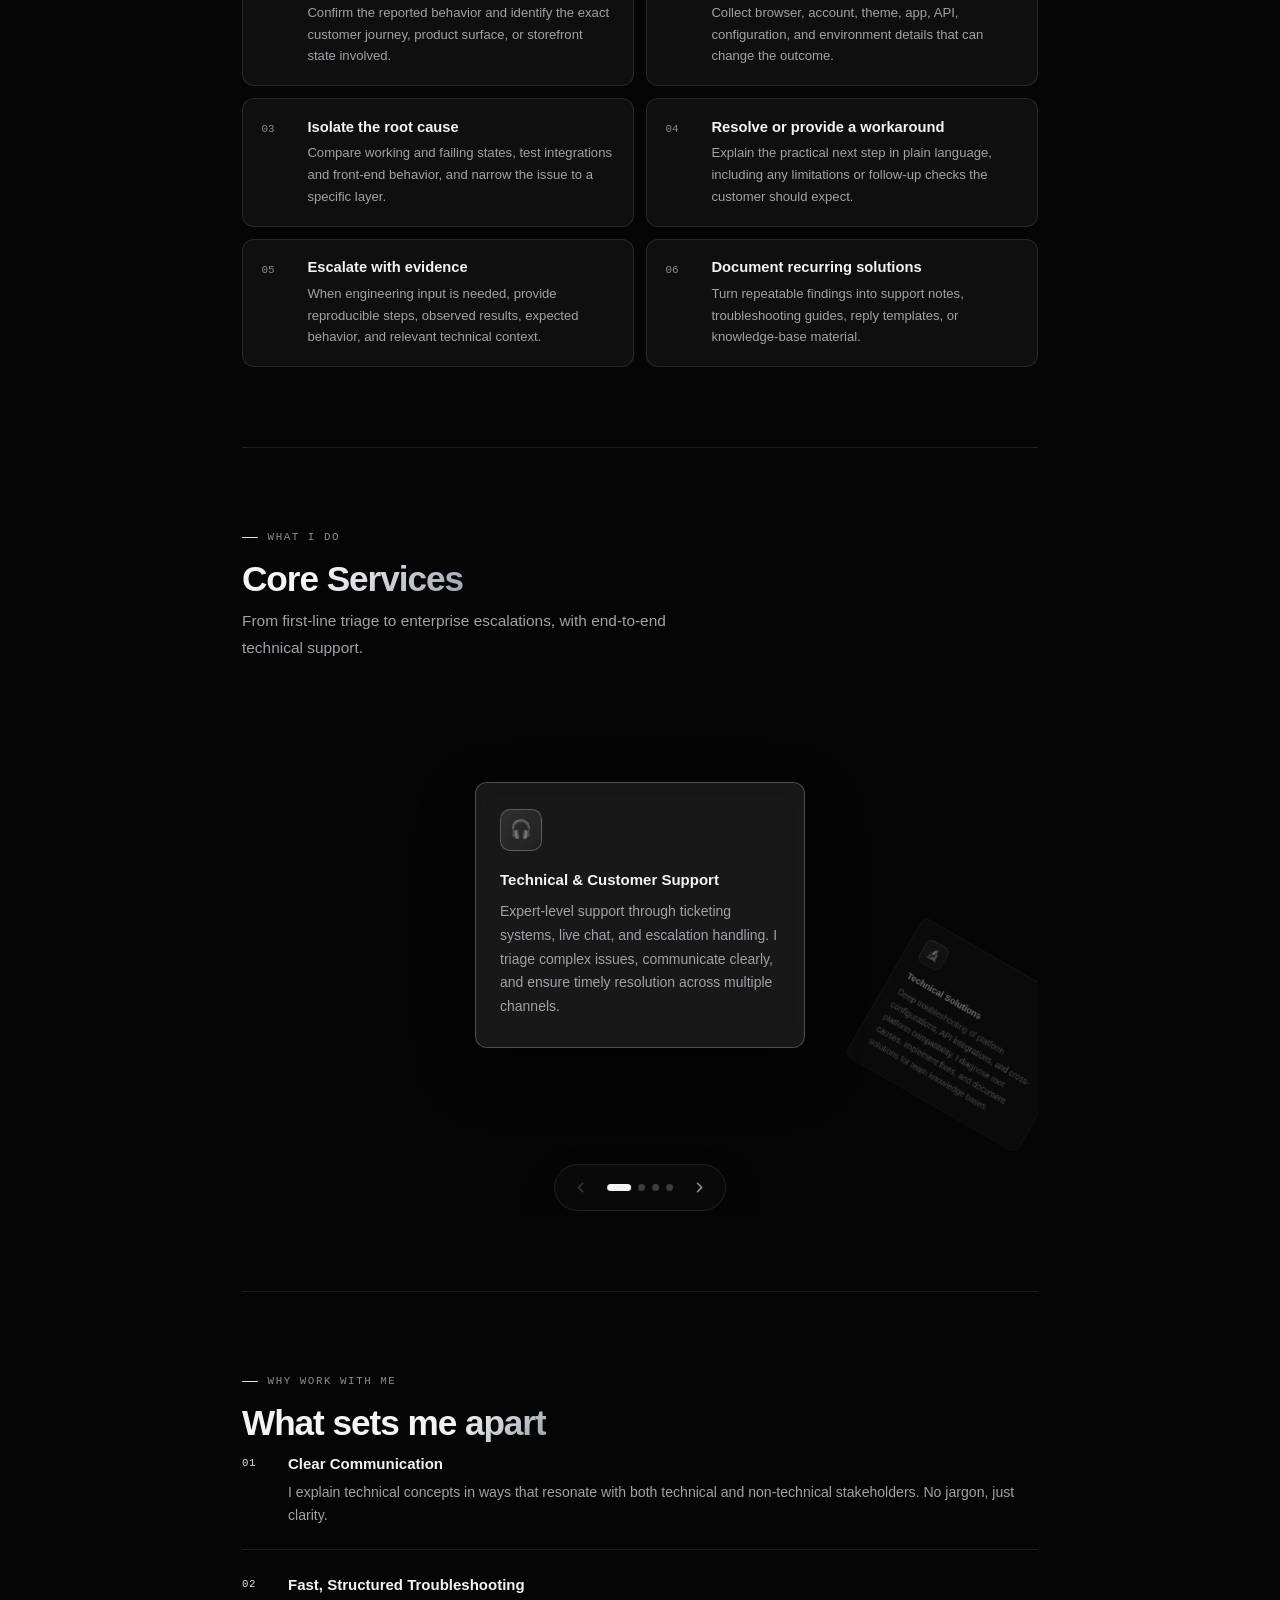
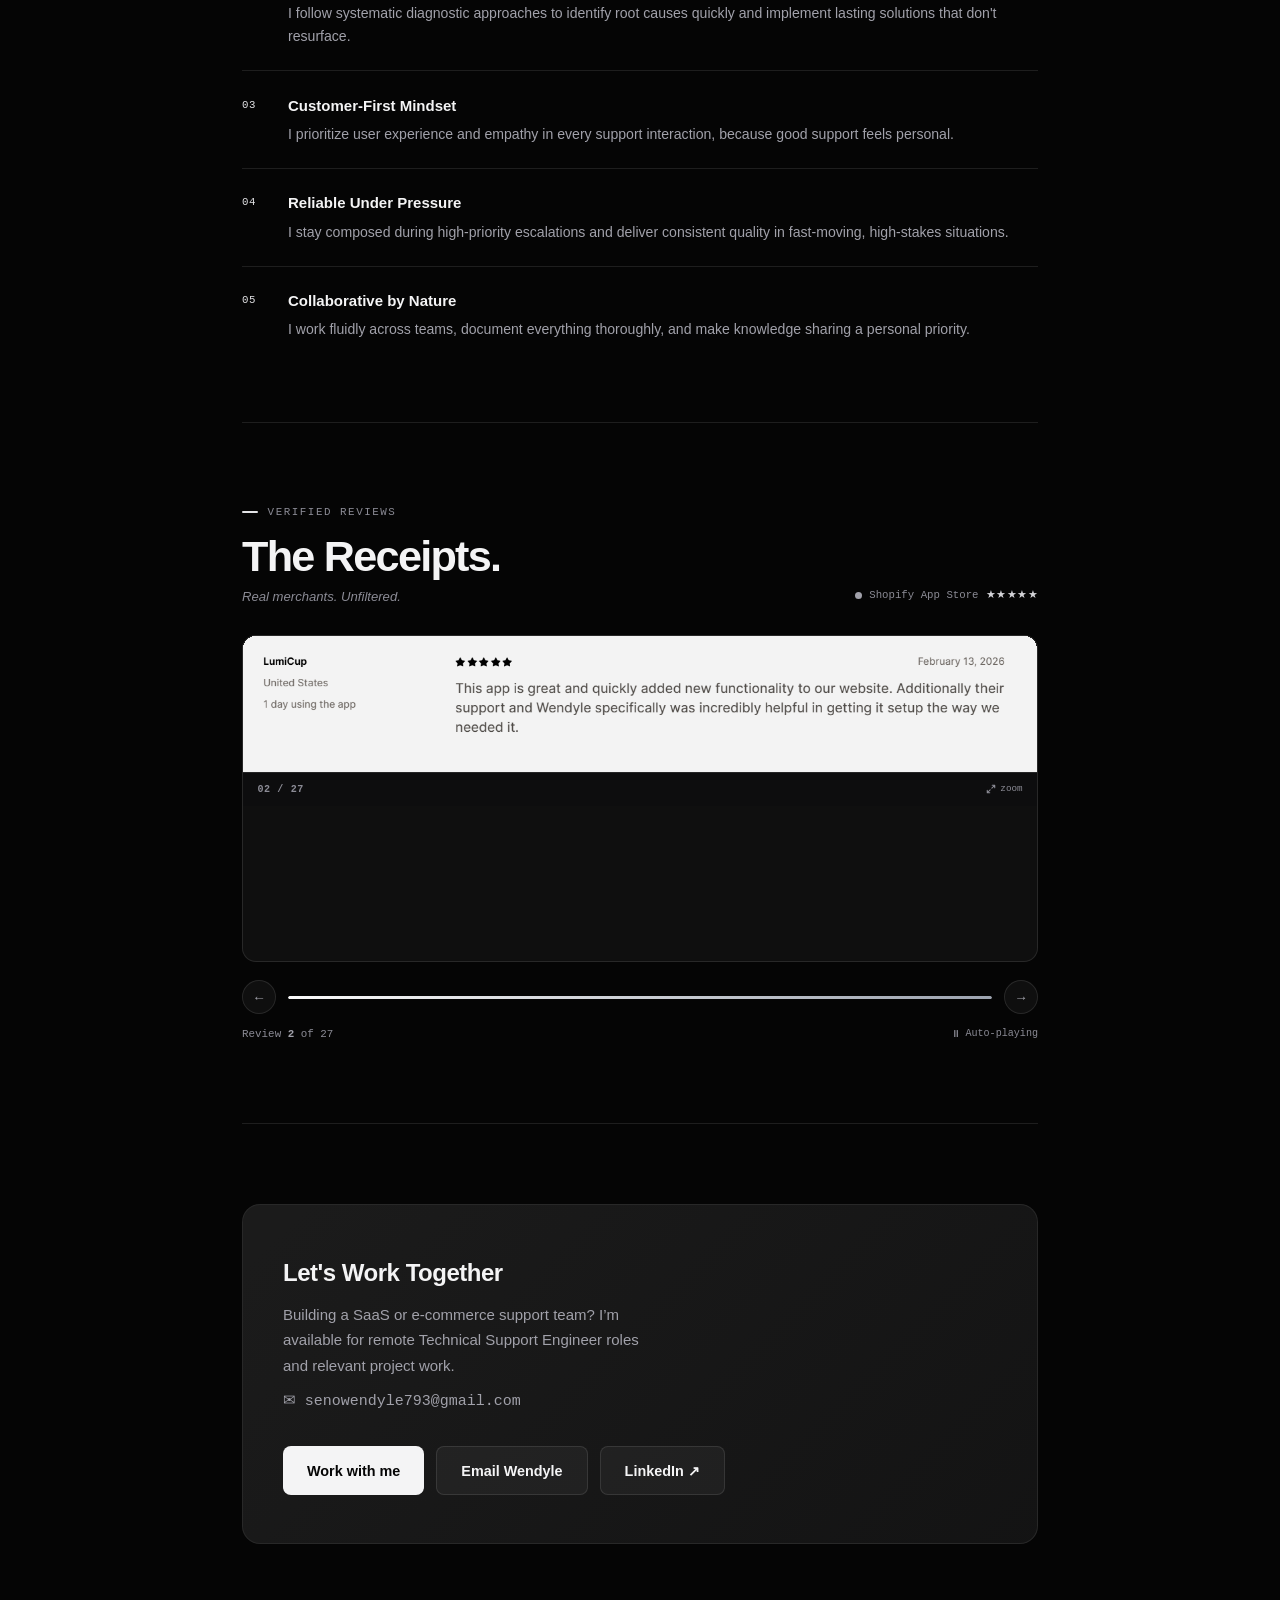
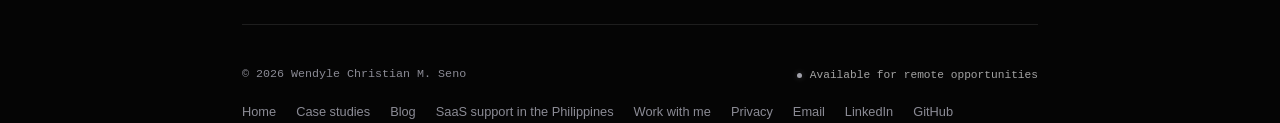
==== commit ee97d472: "feat: add technical support blog" ====
--- a/index.html
+++ b/index.html
@@ -67,7 +67,7 @@
         "name": "SaaS Technical Support Engineer in the Philippines | Wendyle Seno",
         "isPartOf": { "@id": "https://www.wendylechristianseno.com/#website" },
         "mainEntity": { "@id": "https://www.wendylechristianseno.com/#person" },
-        "dateModified": "2026-08-29",
+        "dateModified": "2026-09-07",
         "inLanguage": "en"
       },
       {
@@ -128,6 +128,7 @@
       <a href="#experience"   data-sec="experience"><svg class="nav-ico" viewBox="0 0 24 24" aria-hidden="true"><path d="M9 7V6a2 2 0 0 1 2-2h2a2 2 0 0 1 2 2v1"/><path d="M5.5 7h13A1.5 1.5 0 0 1 20 8.5v8A2.5 2.5 0 0 1 17.5 19h-11A2.5 2.5 0 0 1 4 16.5v-8A1.5 1.5 0 0 1 5.5 7Z"/><path d="M4 12h16"/></svg><span>Experience</span></a>
       <a href="#skills"       data-sec="skills"><svg class="nav-ico" viewBox="0 0 24 24" aria-hidden="true"><path d="m13 3-8 11h6l-1 7 9-12h-6l1-6Z"/></svg><span>Skills</span></a>
       <a href="#projects"     data-sec="projects"><svg class="nav-ico" viewBox="0 0 24 24" aria-hidden="true"><path d="M4 6.5h16v11H4z"/><path d="M8 17.5v2h8v-2M9 10l2 2-2 2M13 14h2"/></svg><span>Case Studies</span></a>
+      <a href="blog/"><svg class="nav-ico" viewBox="0 0 24 24" aria-hidden="true"><path d="M5 4.5h10A2.5 2.5 0 0 1 17.5 7v12H7.5A2.5 2.5 0 0 1 5 16.5z"/><path d="M7.5 19a2.5 2.5 0 0 1 0-5H19V4.5h-1.5M9 8h5M9 11h4"/></svg><span>Blog</span></a>
       <div class="pill-services" id="pill-services">
         <a href="#services" class="pill-services-overview" data-sec="services"><svg class="nav-ico" viewBox="0 0 24 24" aria-hidden="true"><path d="M4 12a8 8 0 0 1 16 0"/><path d="M4 12v3a2 2 0 0 0 2 2h1v-6H6a2 2 0 0 0-2 2Z"/><path d="M20 12v3a2 2 0 0 1-2 2h-1v-6h1a2 2 0 0 1 2 2Z"/><path d="M14 19h2a4 4 0 0 0 4-4"/></svg><span>Services</span></a>
         <button class="pill-services-toggle" id="pill-services-toggle" type="button" aria-expanded="false" aria-controls="pill-services-menu" aria-label="Show service pages"><span aria-hidden="true"></span></button>
@@ -172,6 +173,7 @@
     <a href="#experience"   class="sl"><span class="si">📋</span>Experience</a>
     <a href="#skills"       class="sl"><span class="si">⚡</span>Skills</a>
     <a href="#projects"     class="sl"><span class="si">⌘</span>Case Studies</a>
+    <a href="blog/" class="sl"><span class="si">B</span>Blog</a>
     <a href="#services"     class="sl"><span class="si">🎧</span>Services overview</a>
     <div class="sheet-service-pages" role="group" aria-label="Service pages">
       <a href="work-with-me/" class="sl sheet-sub-link" data-analytics-event="portfolio_hire_click" data-analytics-location="homepage_mobile_services_menu">
@@ -770,6 +772,7 @@
       <nav class="foot-links" aria-label="Footer links">
         <a href="#home">Home</a>
         <a href="case-studies/">Case studies</a>
+        <a href="blog/">Blog</a>
         <a href="saas-technical-support-philippines/">SaaS support in the Philippines</a>
         <a href="work-with-me/" data-analytics-event="portfolio_hire_click" data-analytics-location="homepage_footer">Work with me</a>
         <a href="privacy/">Privacy</a>
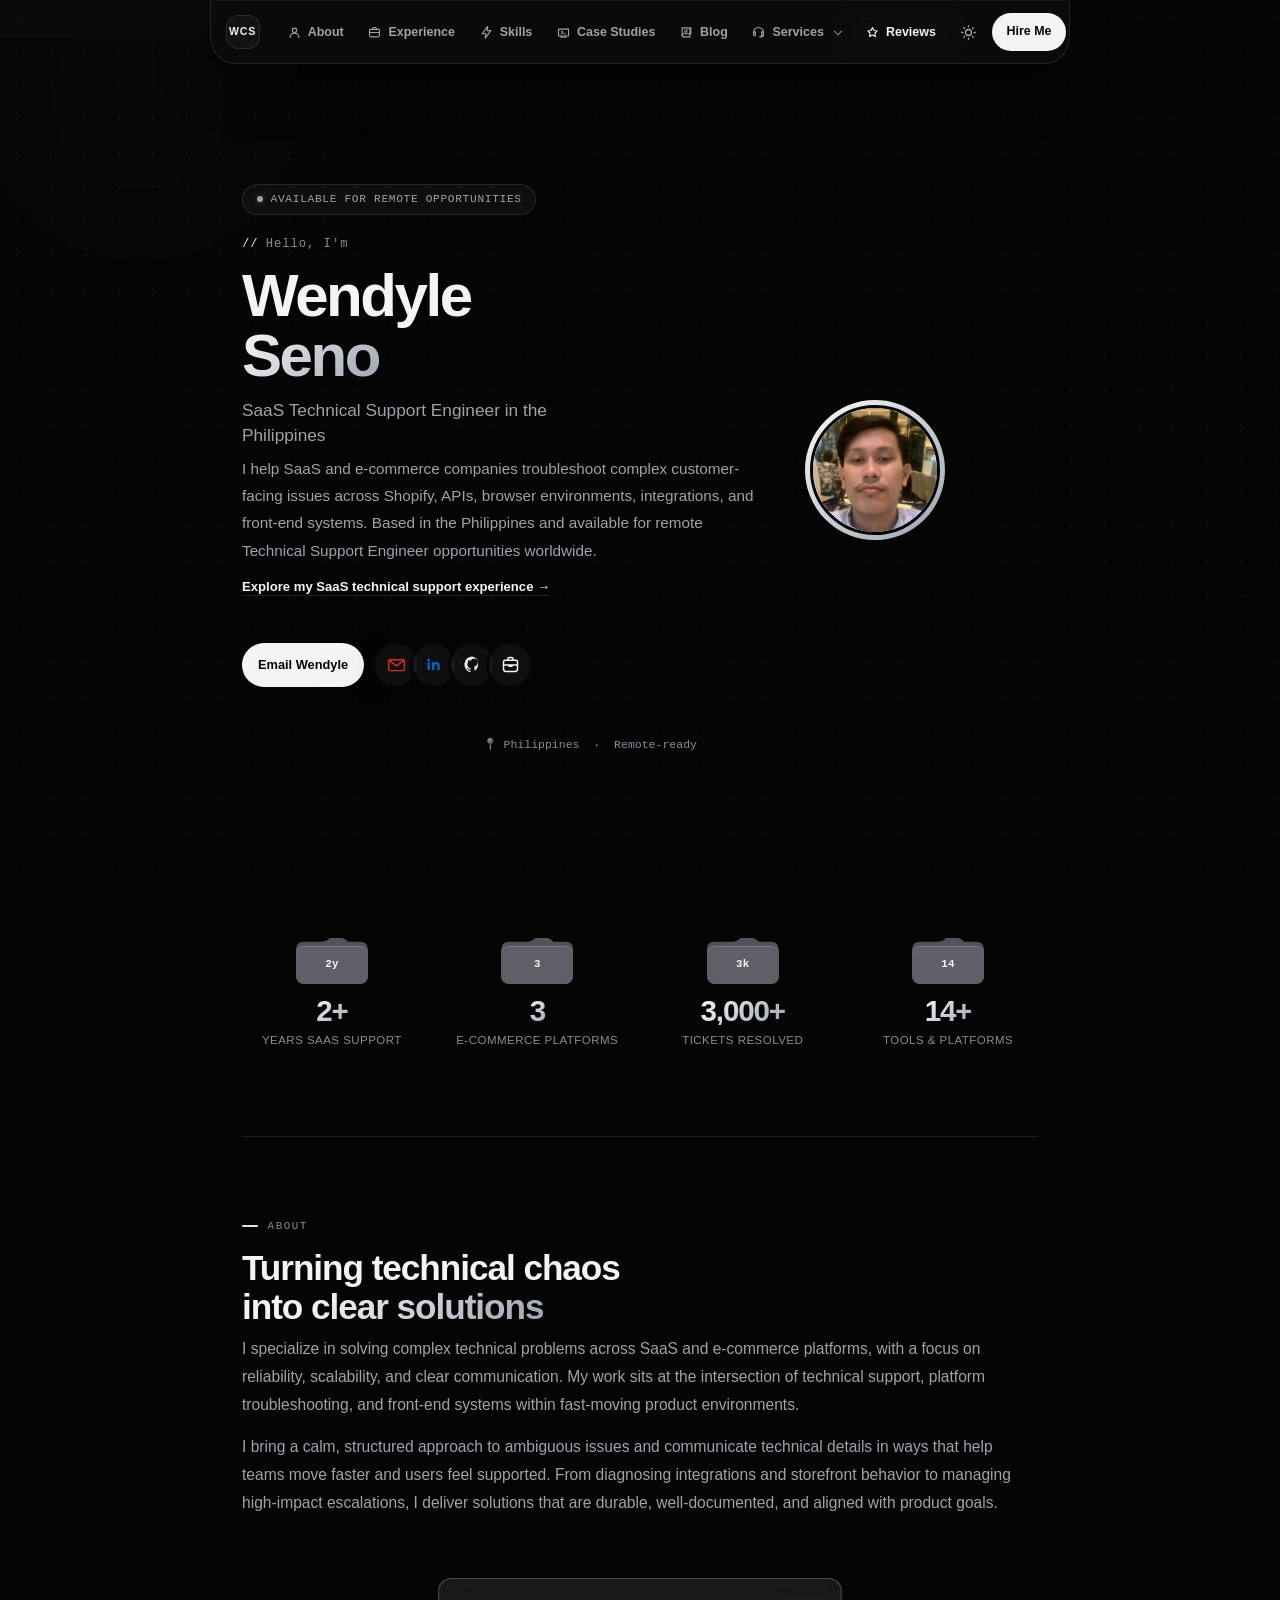
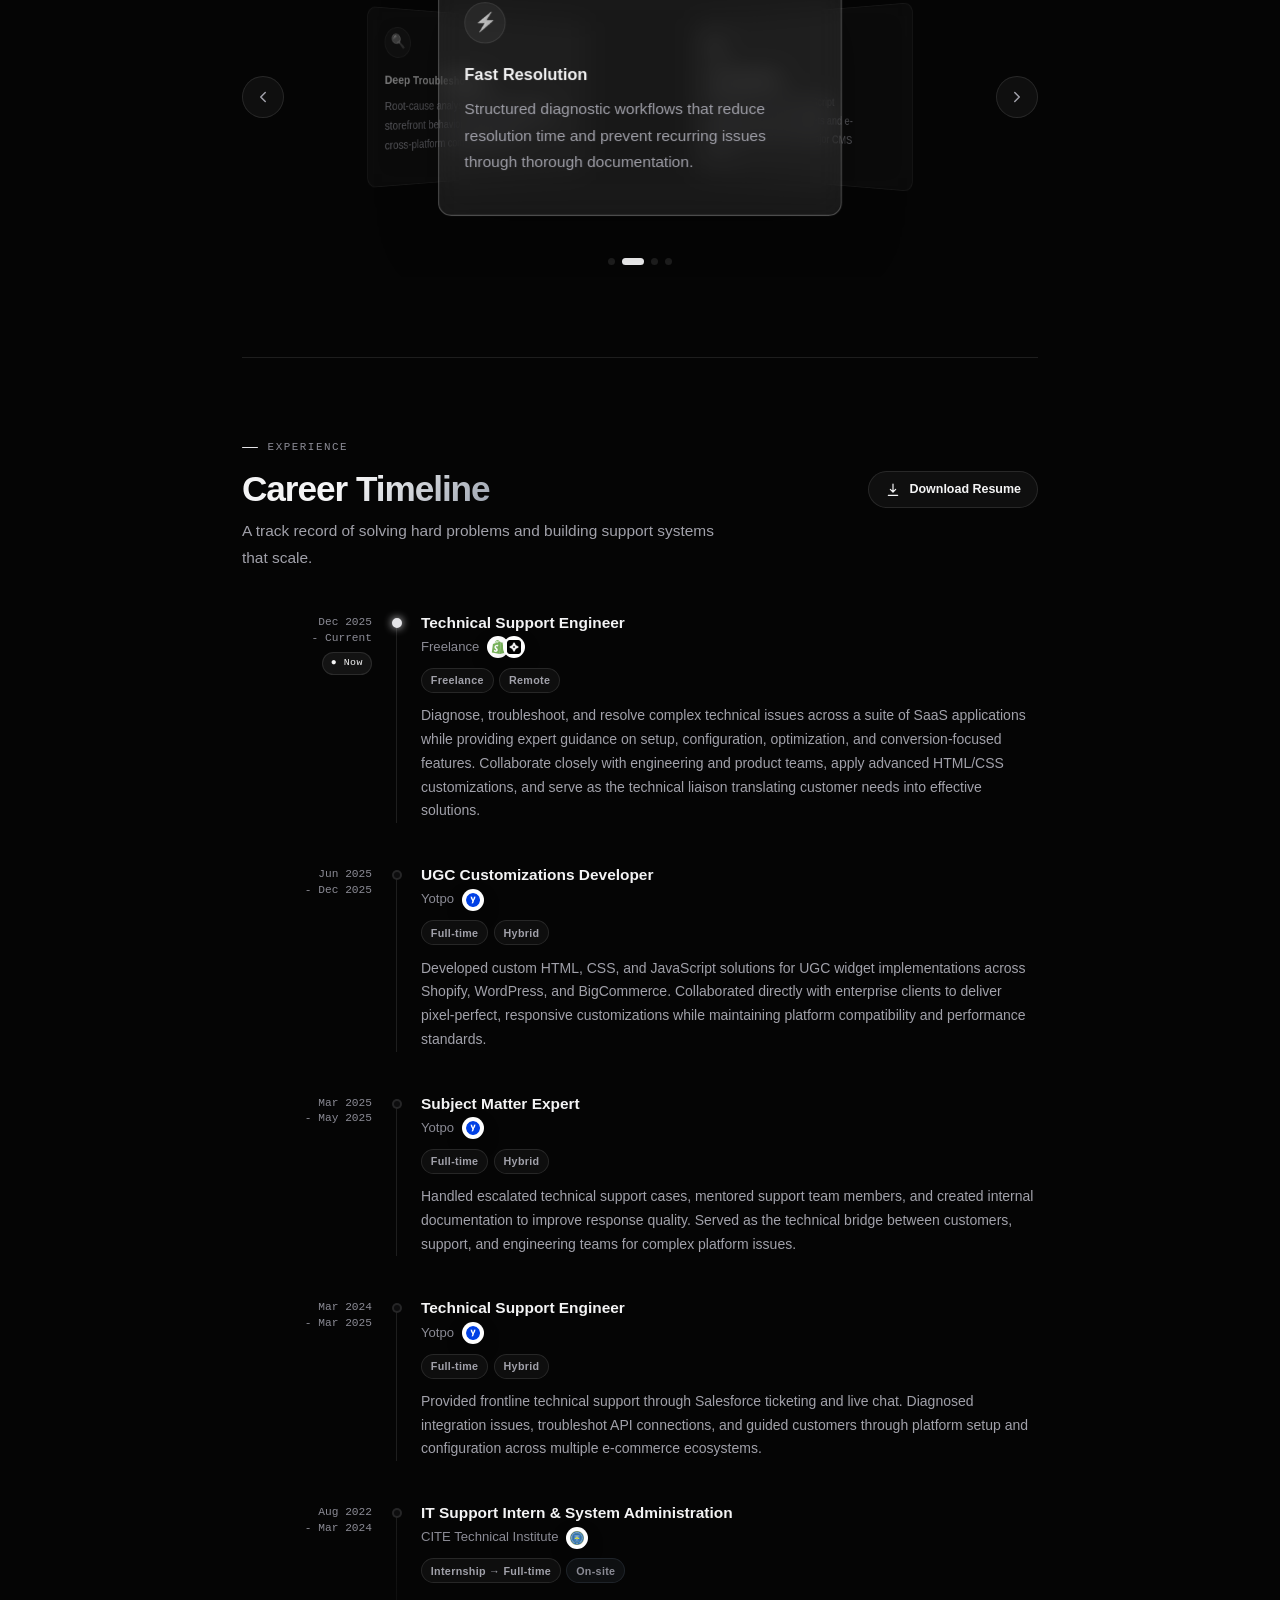
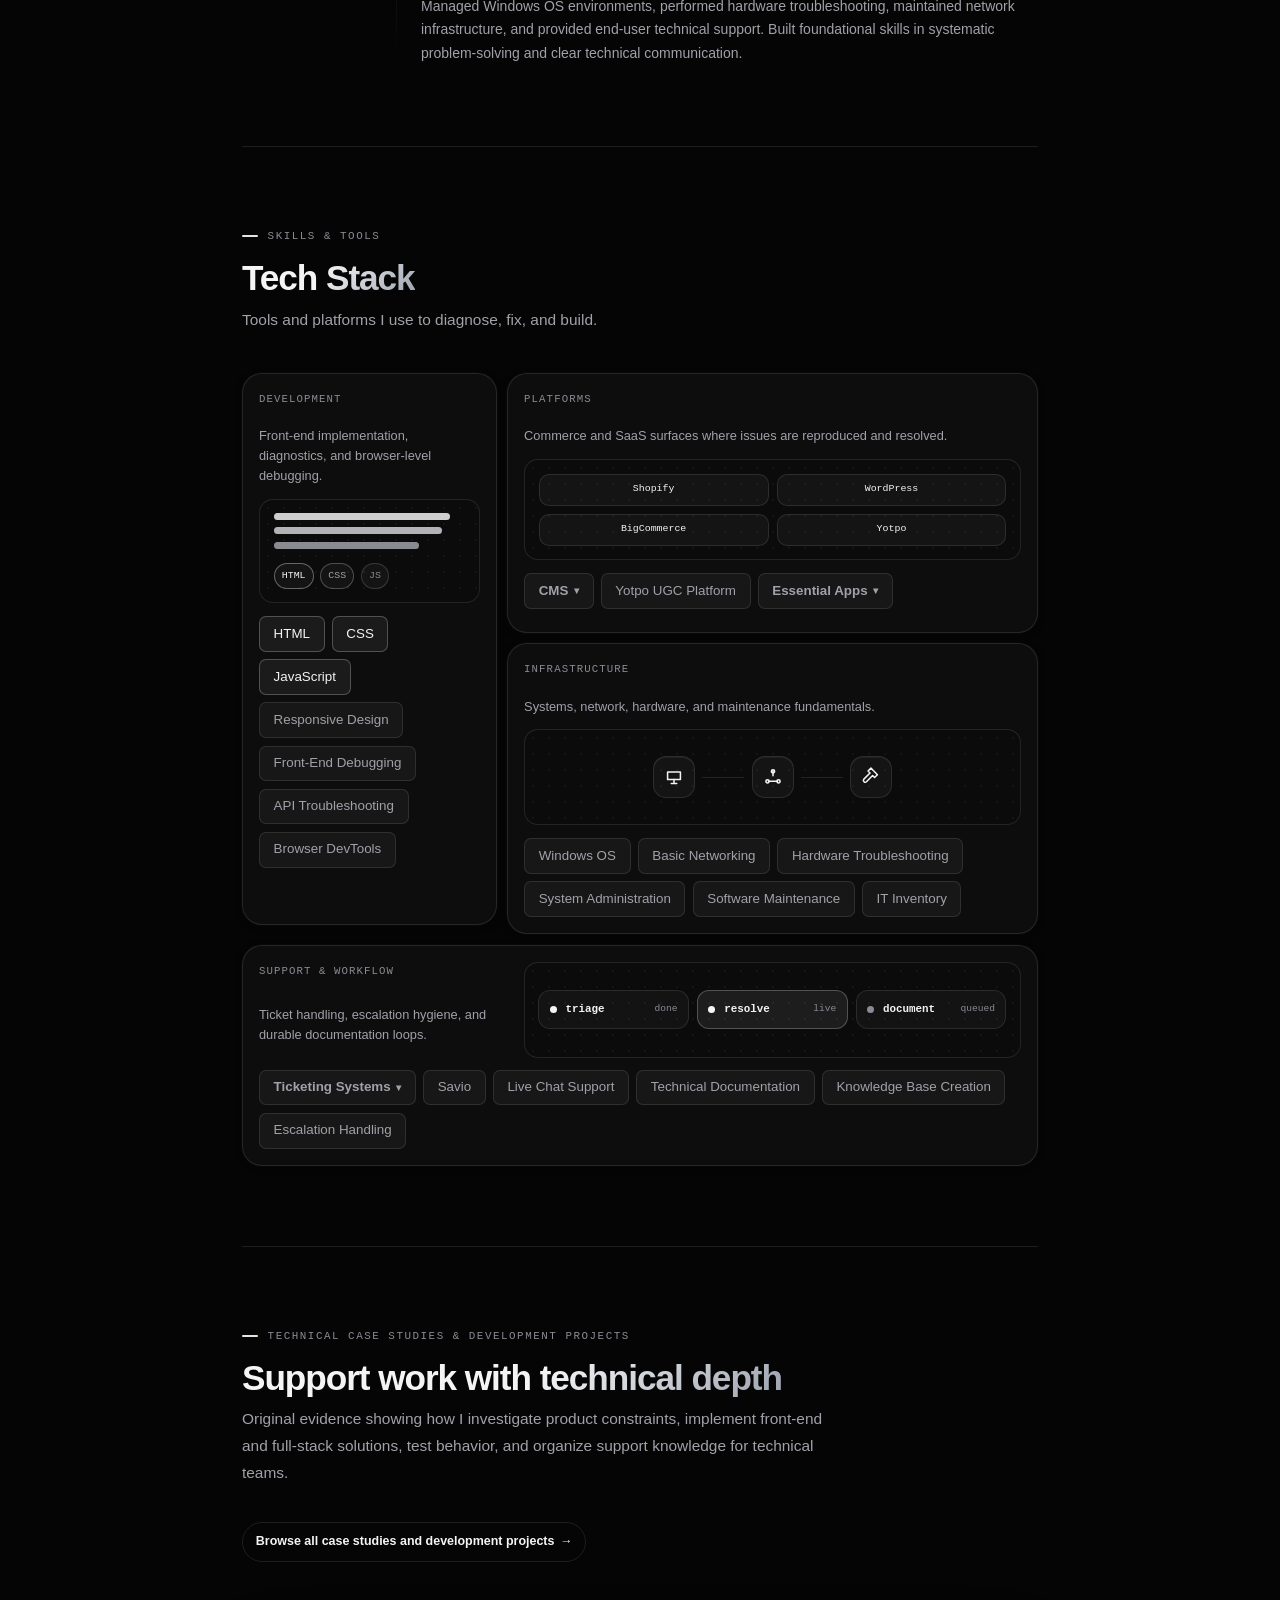
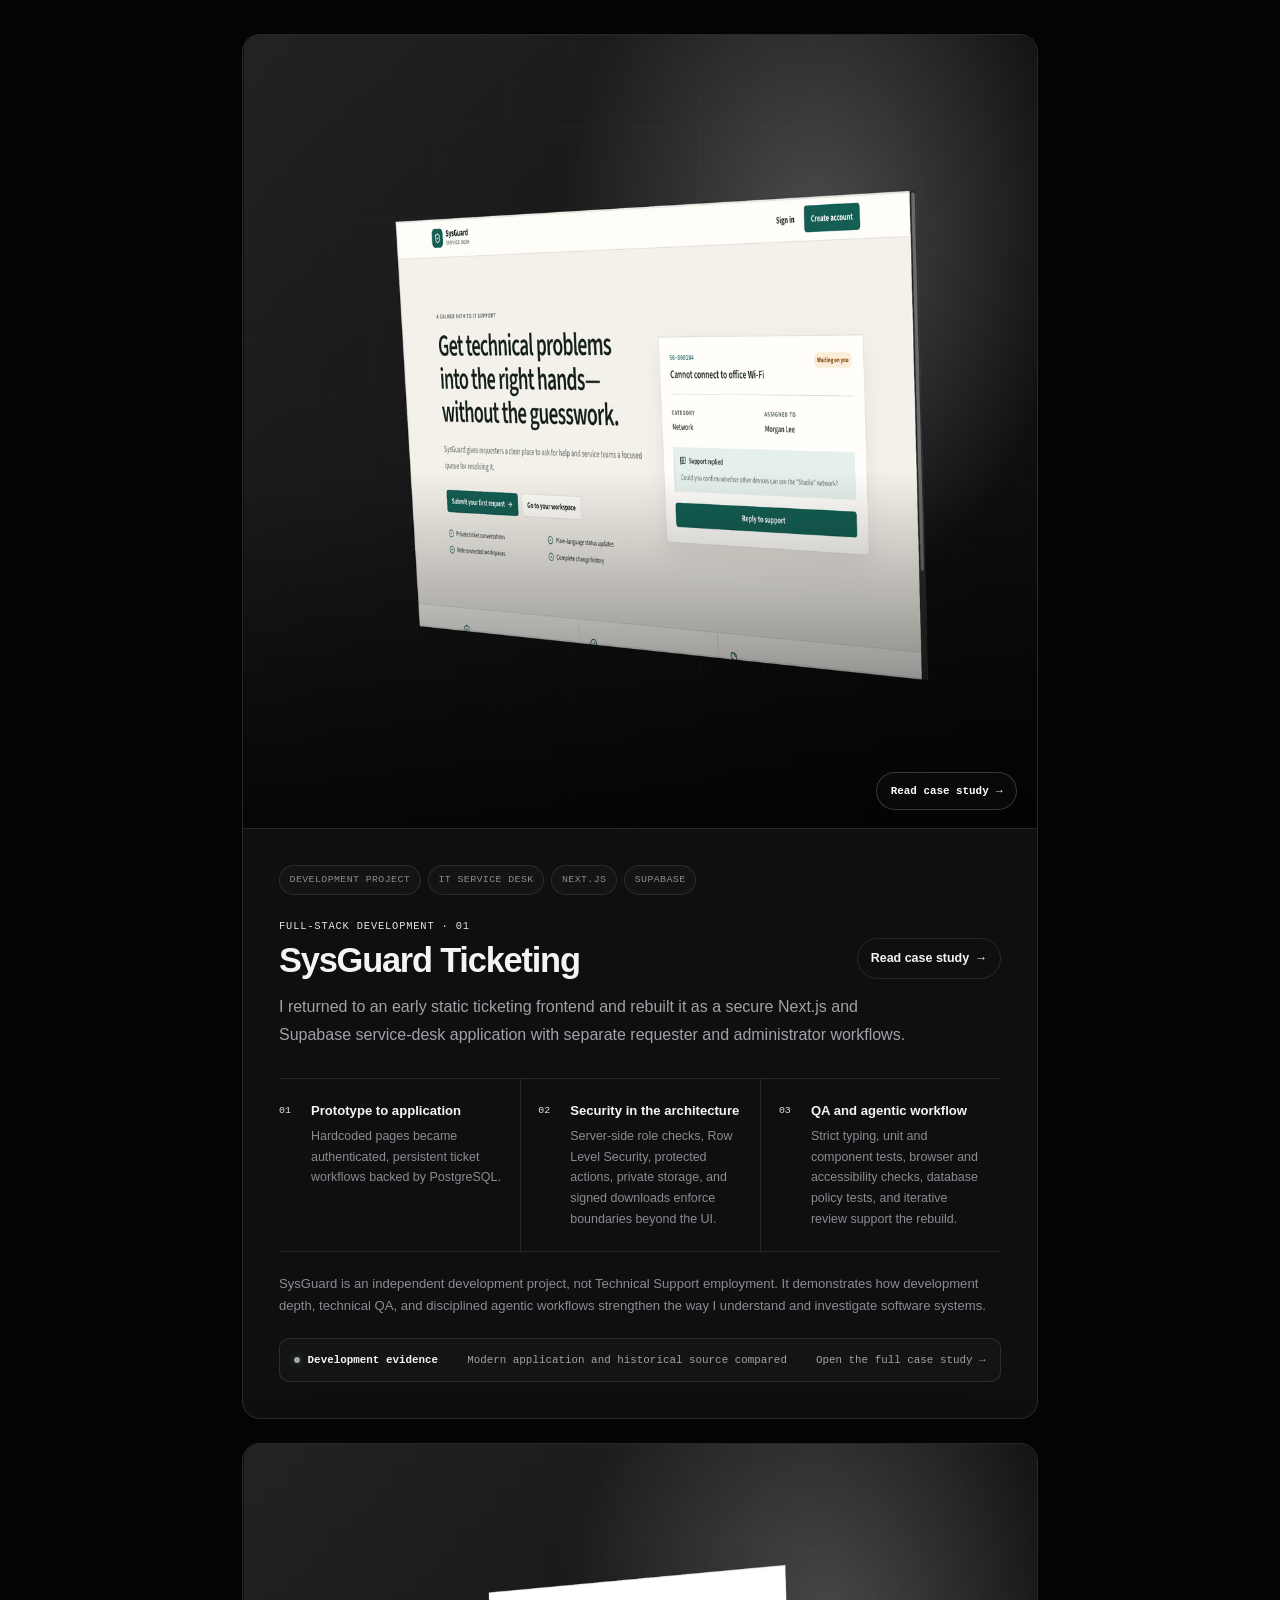
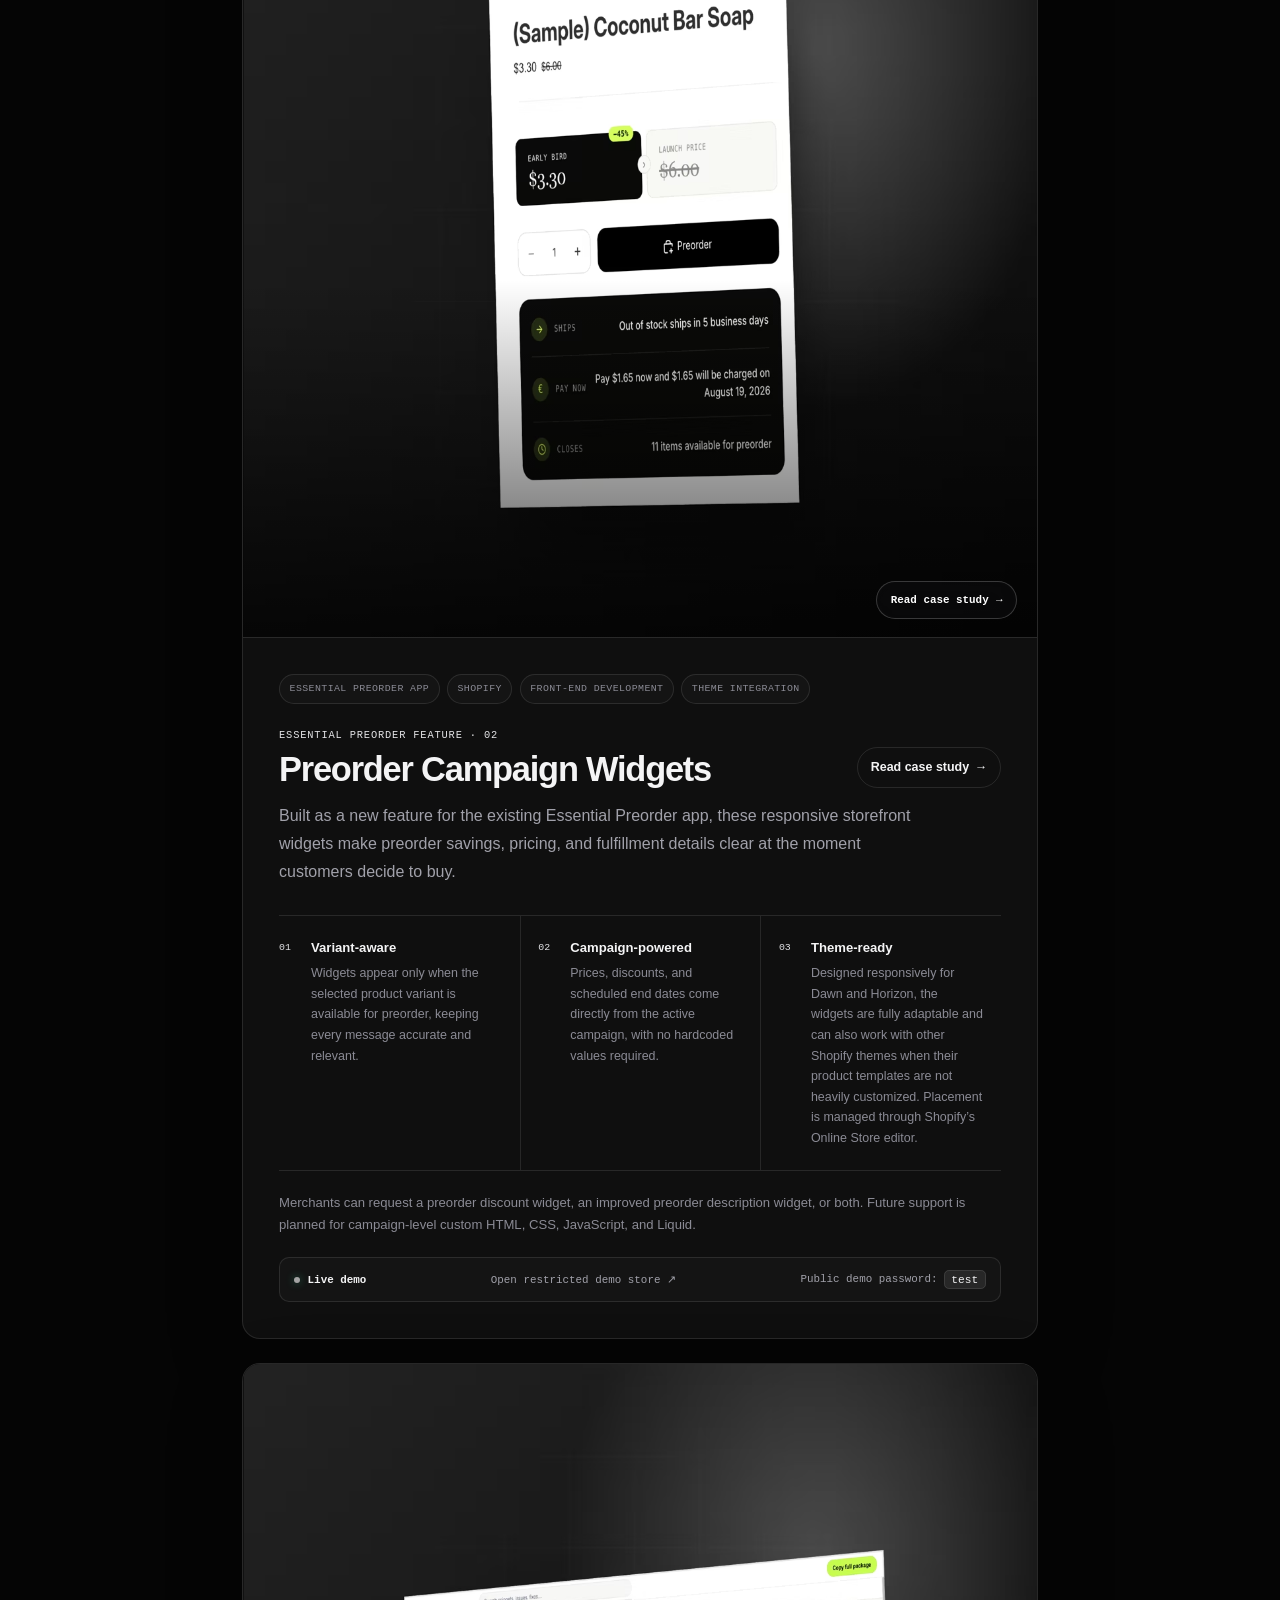
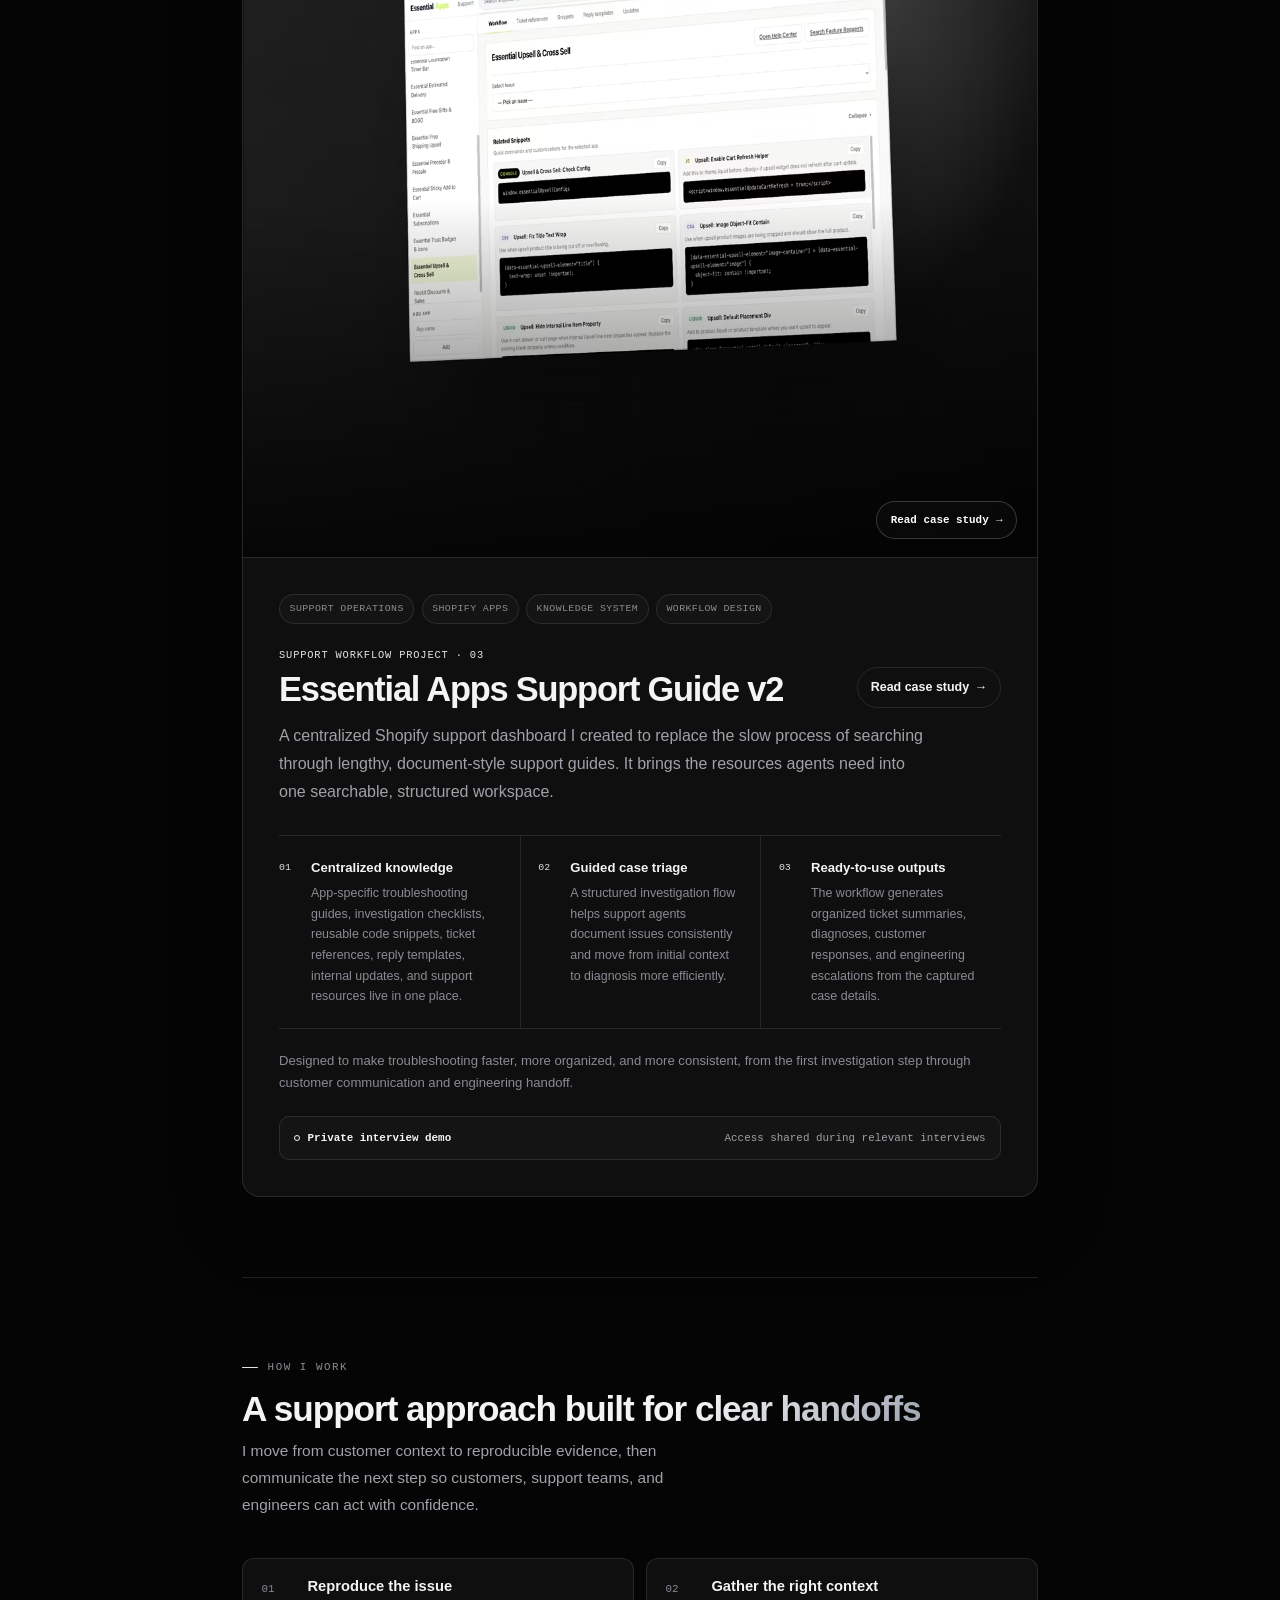
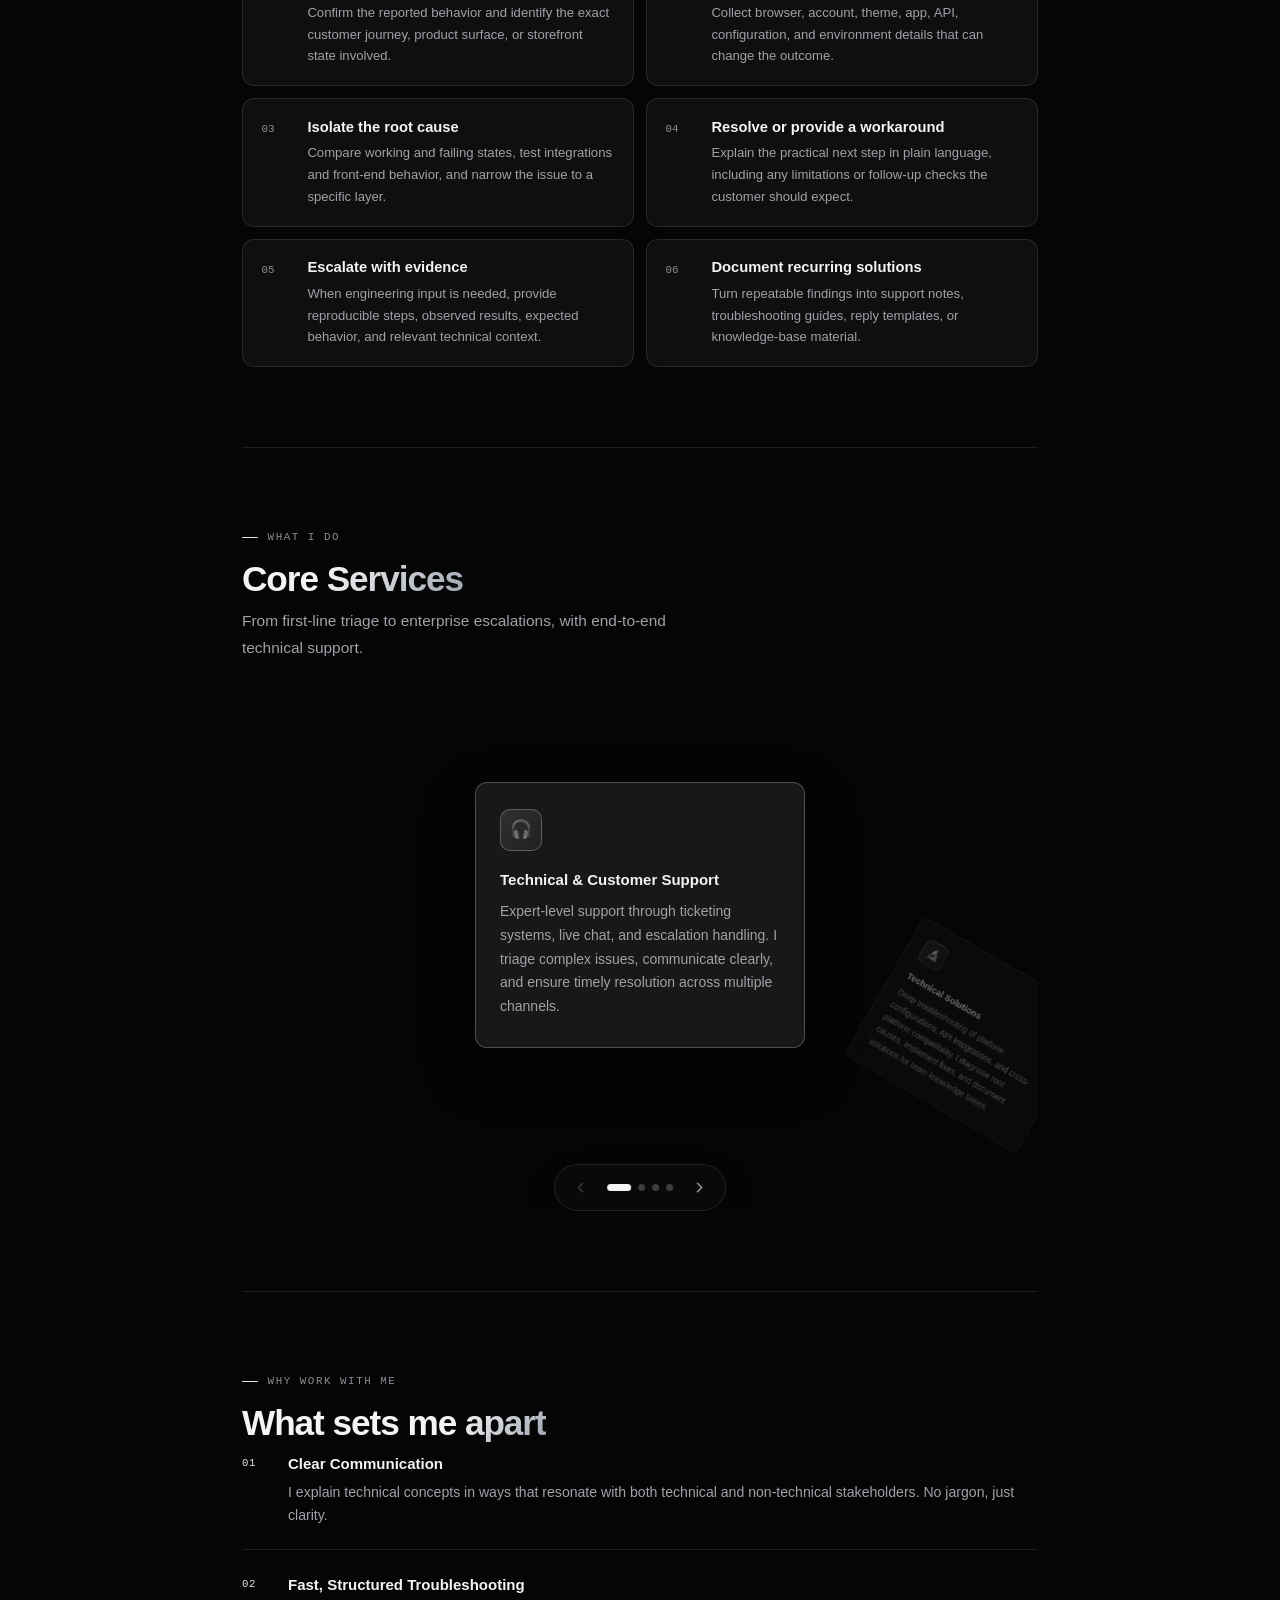
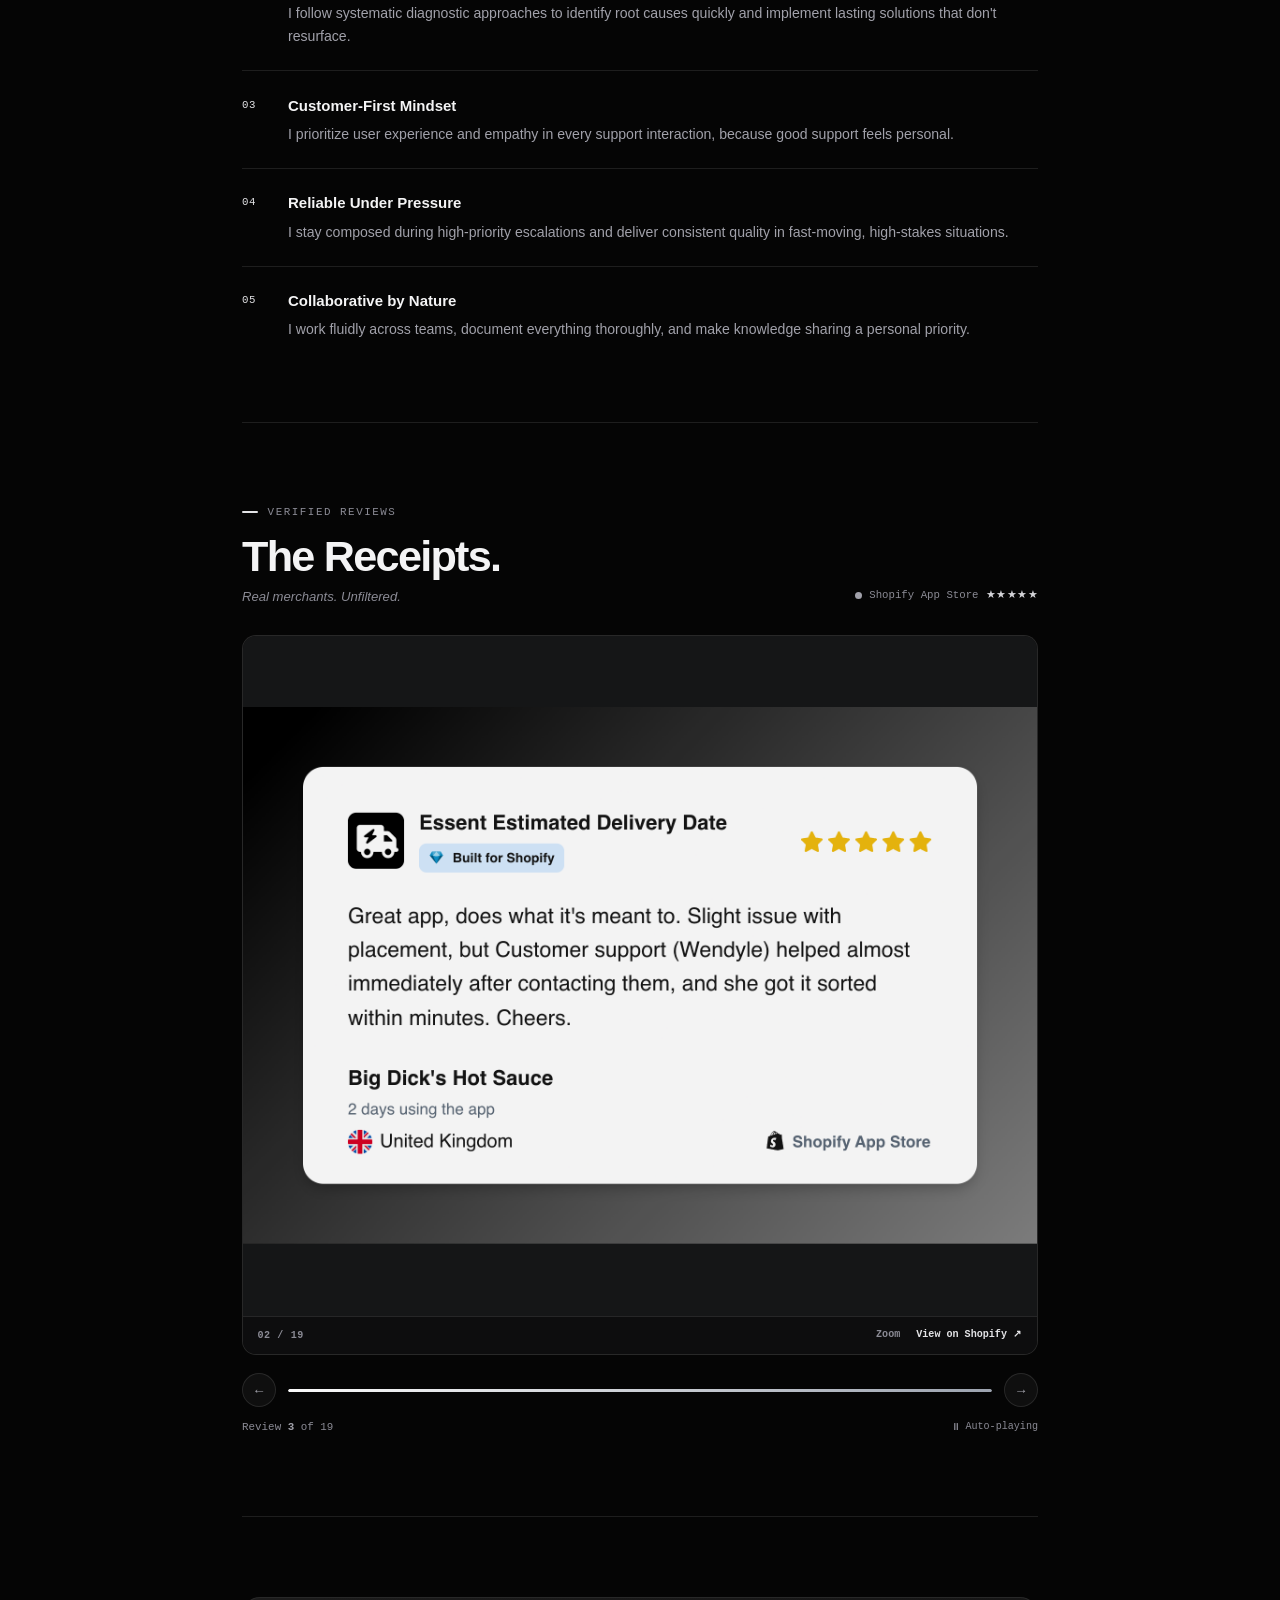
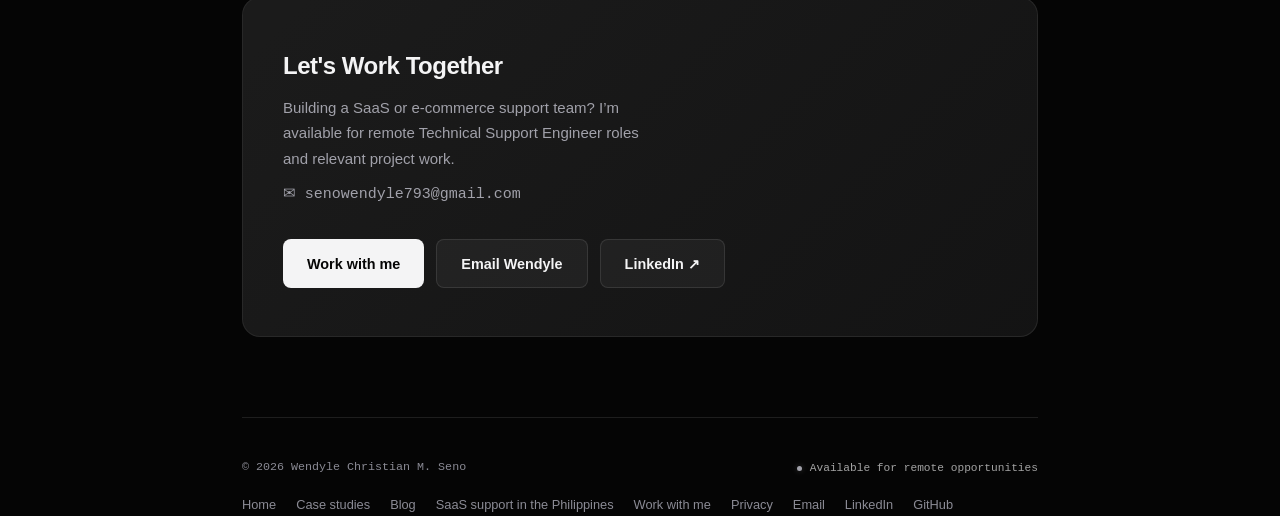
==== commit 91dc23ab: "Update review gallery with verified Shopify sources" ====
--- a/index.html
+++ b/index.html
@@ -46,7 +46,7 @@
   <link rel="icon" href="assets/img/favicon.svg" type="image/svg+xml">
   <link rel="icon" href="assets/img/favicon-32.png" type="image/png" sizes="32x32">
   <link rel="apple-touch-icon" href="assets/img/apple-touch-icon.png" sizes="180x180">
-  <link rel="stylesheet" href="css/index.css?v=20260829-1">
+  <link rel="stylesheet" href="css/index.css?v=20260928-1">
   <script defer src="js/analytics.js?v=20260821-1"></script>
   <script type="application/ld+json">
   {
@@ -676,62 +676,103 @@
         </div>
       </div>
 
-      <!-- Unified carousel, all 27 reviews, all screen sizes -->
-      <div class="rc-track" id="rc-track" role="list" aria-label="Reviews carousel">
-
-        <div class="rc-slide" role="listitem" tabindex="0" aria-label="Review 1 of 27"><picture><source type="image/webp" srcset="assets/review/yotpo-review-01.webp"><img class="rc-img" src="assets/review/yotpo-review-01.png" alt="Screenshot of five-star Shopify App Store merchant review 1 of 27" loading="lazy" decoding="async" width="1227" height="174"></picture><div class="rc-bar"><span class="rc-bar-num">01 / 27</span><span class="rc-bar-hint"><svg width="10" height="10" viewBox="0 0 24 24" fill="none" stroke="currentColor" stroke-width="2.5" stroke-linecap="round" stroke-linejoin="round" aria-hidden="true"><path d="M15 3h6v6M9 21H3v-6M21 3l-7 7M3 21l7-7"/></svg>zoom</span></div></div>
-
-        <div class="rc-slide" role="listitem" tabindex="0" aria-label="Review 2 of 27"><picture><source type="image/webp" srcset="assets/review/review-04.webp"><img class="rc-img" src="assets/review/review-04.png" alt="Screenshot of five-star Shopify App Store merchant review 2 of 27" loading="lazy" decoding="async" width="1186" height="203"></picture><div class="rc-bar"><span class="rc-bar-num">02 / 27</span><span class="rc-bar-hint"><svg width="10" height="10" viewBox="0 0 24 24" fill="none" stroke="currentColor" stroke-width="2.5" stroke-linecap="round" stroke-linejoin="round" aria-hidden="true"><path d="M15 3h6v6M9 21H3v-6M21 3l-7 7M3 21l7-7"/></svg>zoom</span></div></div>
-
-        <div class="rc-slide" role="listitem" tabindex="0" aria-label="Review 3 of 27"><picture><source type="image/webp" srcset="assets/review/review-01.webp"><img class="rc-img" src="assets/review/review-01.png" alt="Screenshot of five-star Shopify App Store merchant review 3 of 27" loading="lazy" decoding="async" width="1200" height="237"></picture><div class="rc-bar"><span class="rc-bar-num">03 / 27</span><span class="rc-bar-hint"><svg width="10" height="10" viewBox="0 0 24 24" fill="none" stroke="currentColor" stroke-width="2.5" stroke-linecap="round" stroke-linejoin="round" aria-hidden="true"><path d="M15 3h6v6M9 21H3v-6M21 3l-7 7M3 21l7-7"/></svg>zoom</span></div></div>
-
-        <div class="rc-slide" role="listitem" tabindex="0" aria-label="Review 4 of 27"><picture><source type="image/webp" srcset="assets/review/review-09.webp"><img class="rc-img" src="assets/review/review-09.png" alt="Screenshot of five-star Shopify App Store merchant review 4 of 27" loading="lazy" decoding="async" width="1198" height="228"></picture><div class="rc-bar"><span class="rc-bar-num">04 / 27</span><span class="rc-bar-hint"><svg width="10" height="10" viewBox="0 0 24 24" fill="none" stroke="currentColor" stroke-width="2.5" stroke-linecap="round" stroke-linejoin="round" aria-hidden="true"><path d="M15 3h6v6M9 21H3v-6M21 3l-7 7M3 21l7-7"/></svg>zoom</span></div></div>
-
-        <div class="rc-slide" role="listitem" tabindex="0" aria-label="Review 5 of 27"><picture><source type="image/webp" srcset="assets/review/review-02.webp"><img class="rc-img" src="assets/review/review-02.png" alt="Screenshot of five-star Shopify App Store merchant review 5 of 27" loading="lazy" decoding="async" width="1175" height="148"></picture><div class="rc-bar"><span class="rc-bar-num">05 / 27</span><span class="rc-bar-hint"><svg width="10" height="10" viewBox="0 0 24 24" fill="none" stroke="currentColor" stroke-width="2.5" stroke-linecap="round" stroke-linejoin="round" aria-hidden="true"><path d="M15 3h6v6M9 21H3v-6M21 3l-7 7M3 21l7-7"/></svg>zoom</span></div></div>
-
-        <div class="rc-slide" role="listitem" tabindex="0" aria-label="Review 6 of 27"><picture><source type="image/webp" srcset="assets/review/review-03.webp"><img class="rc-img" src="assets/review/review-03.png" alt="Screenshot of five-star Shopify App Store merchant review 6 of 27" loading="lazy" decoding="async" width="1175" height="156"></picture><div class="rc-bar"><span class="rc-bar-num">06 / 27</span><span class="rc-bar-hint"><svg width="10" height="10" viewBox="0 0 24 24" fill="none" stroke="currentColor" stroke-width="2.5" stroke-linecap="round" stroke-linejoin="round" aria-hidden="true"><path d="M15 3h6v6M9 21H3v-6M21 3l-7 7M3 21l7-7"/></svg>zoom</span></div></div>
-
-        <div class="rc-slide" role="listitem" tabindex="0" aria-label="Review 7 of 27"><picture><source type="image/webp" srcset="assets/review/review-05.webp"><img class="rc-img" src="assets/review/review-05.png" alt="Screenshot of five-star Shopify App Store merchant review 7 of 27" loading="lazy" decoding="async" width="1181" height="171"></picture><div class="rc-bar"><span class="rc-bar-num">07 / 27</span><span class="rc-bar-hint"><svg width="10" height="10" viewBox="0 0 24 24" fill="none" stroke="currentColor" stroke-width="2.5" stroke-linecap="round" stroke-linejoin="round" aria-hidden="true"><path d="M15 3h6v6M9 21H3v-6M21 3l-7 7M3 21l7-7"/></svg>zoom</span></div></div>
-
-        <div class="rc-slide" role="listitem" tabindex="0" aria-label="Review 8 of 27"><picture><source type="image/webp" srcset="assets/review/review-06.webp"><img class="rc-img" src="assets/review/review-06.png" alt="Screenshot of five-star Shopify App Store merchant review 8 of 27" loading="lazy" decoding="async" width="1154" height="159"></picture><div class="rc-bar"><span class="rc-bar-num">08 / 27</span><span class="rc-bar-hint"><svg width="10" height="10" viewBox="0 0 24 24" fill="none" stroke="currentColor" stroke-width="2.5" stroke-linecap="round" stroke-linejoin="round" aria-hidden="true"><path d="M15 3h6v6M9 21H3v-6M21 3l-7 7M3 21l7-7"/></svg>zoom</span></div></div>
-
-        <div class="rc-slide" role="listitem" tabindex="0" aria-label="Review 9 of 27"><picture><source type="image/webp" srcset="assets/review/review-07.webp"><img class="rc-img" src="assets/review/review-07.png" alt="Screenshot of five-star Shopify App Store merchant review 9 of 27" loading="lazy" decoding="async" width="1163" height="155"></picture><div class="rc-bar"><span class="rc-bar-num">09 / 27</span><span class="rc-bar-hint"><svg width="10" height="10" viewBox="0 0 24 24" fill="none" stroke="currentColor" stroke-width="2.5" stroke-linecap="round" stroke-linejoin="round" aria-hidden="true"><path d="M15 3h6v6M9 21H3v-6M21 3l-7 7M3 21l7-7"/></svg>zoom</span></div></div>
-
-        <div class="rc-slide" role="listitem" tabindex="0" aria-label="Review 10 of 27"><picture><source type="image/webp" srcset="assets/review/review-08.webp"><img class="rc-img" src="assets/review/review-08.png" alt="Screenshot of five-star Shopify App Store merchant review 10 of 27" loading="lazy" decoding="async" width="1157" height="141"></picture><div class="rc-bar"><span class="rc-bar-num">10 / 27</span><span class="rc-bar-hint"><svg width="10" height="10" viewBox="0 0 24 24" fill="none" stroke="currentColor" stroke-width="2.5" stroke-linecap="round" stroke-linejoin="round" aria-hidden="true"><path d="M15 3h6v6M9 21H3v-6M21 3l-7 7M3 21l7-7"/></svg>zoom</span></div></div>
-
-        <div class="rc-slide" role="listitem" tabindex="0" aria-label="Review 11 of 27"><picture><source type="image/webp" srcset="assets/review/review-10.webp"><img class="rc-img" src="assets/review/review-10.png" alt="Screenshot of five-star Shopify App Store merchant review 11 of 27" loading="lazy" decoding="async" width="1223" height="122"></picture><div class="rc-bar"><span class="rc-bar-num">11 / 27</span><span class="rc-bar-hint"><svg width="10" height="10" viewBox="0 0 24 24" fill="none" stroke="currentColor" stroke-width="2.5" stroke-linecap="round" stroke-linejoin="round" aria-hidden="true"><path d="M15 3h6v6M9 21H3v-6M21 3l-7 7M3 21l7-7"/></svg>zoom</span></div></div>
-
-        <div class="rc-slide" role="listitem" tabindex="0" aria-label="Review 12 of 27"><picture><source type="image/webp" srcset="assets/review/review-11.webp"><img class="rc-img" src="assets/review/review-11.png" alt="Screenshot of five-star Shopify App Store merchant review 12 of 27" loading="lazy" decoding="async" width="1167" height="154"></picture><div class="rc-bar"><span class="rc-bar-num">12 / 27</span><span class="rc-bar-hint"><svg width="10" height="10" viewBox="0 0 24 24" fill="none" stroke="currentColor" stroke-width="2.5" stroke-linecap="round" stroke-linejoin="round" aria-hidden="true"><path d="M15 3h6v6M9 21H3v-6M21 3l-7 7M3 21l7-7"/></svg>zoom</span></div></div>
-
-        <div class="rc-slide" role="listitem" tabindex="0" aria-label="Review 13 of 27"><picture><source type="image/webp" srcset="assets/review/review-12.webp"><img class="rc-img" src="assets/review/review-12.png" alt="Screenshot of five-star Shopify App Store merchant review 13 of 27" loading="lazy" decoding="async" width="1181" height="151"></picture><div class="rc-bar"><span class="rc-bar-num">13 / 27</span><span class="rc-bar-hint"><svg width="10" height="10" viewBox="0 0 24 24" fill="none" stroke="currentColor" stroke-width="2.5" stroke-linecap="round" stroke-linejoin="round" aria-hidden="true"><path d="M15 3h6v6M9 21H3v-6M21 3l-7 7M3 21l7-7"/></svg>zoom</span></div></div>
-
-        <div class="rc-slide" role="listitem" tabindex="0" aria-label="Review 14 of 27"><picture><source type="image/webp" srcset="assets/review/review-13.webp"><img class="rc-img" src="assets/review/review-13.png" alt="Screenshot of five-star Shopify App Store merchant review 14 of 27" loading="lazy" decoding="async" width="1216" height="177"></picture><div class="rc-bar"><span class="rc-bar-num">14 / 27</span><span class="rc-bar-hint"><svg width="10" height="10" viewBox="0 0 24 24" fill="none" stroke="currentColor" stroke-width="2.5" stroke-linecap="round" stroke-linejoin="round" aria-hidden="true"><path d="M15 3h6v6M9 21H3v-6M21 3l-7 7M3 21l7-7"/></svg>zoom</span></div></div>
-
-        <div class="rc-slide" role="listitem" tabindex="0" aria-label="Review 15 of 27"><picture><source type="image/webp" srcset="assets/review/yotpo-review-02.webp"><img class="rc-img" src="assets/review/yotpo-review-02.png" alt="Screenshot of five-star Shopify App Store merchant review 15 of 27" loading="lazy" decoding="async" width="1177" height="266"></picture><div class="rc-bar"><span class="rc-bar-num">15 / 27</span><span class="rc-bar-hint"><svg width="10" height="10" viewBox="0 0 24 24" fill="none" stroke="currentColor" stroke-width="2.5" stroke-linecap="round" stroke-linejoin="round" aria-hidden="true"><path d="M15 3h6v6M9 21H3v-6M21 3l-7 7M3 21l7-7"/></svg>zoom</span></div></div>
-
-        <div class="rc-slide" role="listitem" tabindex="0" aria-label="Review 16 of 27"><picture><source type="image/webp" srcset="assets/review/yotpo-review-14.webp"><img class="rc-img" src="assets/review/yotpo-review-14.png" alt="Screenshot of five-star Shopify App Store merchant review 16 of 27" loading="lazy" decoding="async" width="1180" height="129"></picture><div class="rc-bar"><span class="rc-bar-num">16 / 27</span><span class="rc-bar-hint"><svg width="10" height="10" viewBox="0 0 24 24" fill="none" stroke="currentColor" stroke-width="2.5" stroke-linecap="round" stroke-linejoin="round" aria-hidden="true"><path d="M15 3h6v6M9 21H3v-6M21 3l-7 7M3 21l7-7"/></svg>zoom</span></div></div>
-
-        <div class="rc-slide" role="listitem" tabindex="0" aria-label="Review 17 of 27"><picture><source type="image/webp" srcset="assets/review/yotpo-review-04.webp"><img class="rc-img" src="assets/review/yotpo-review-04.png" alt="Screenshot of five-star Shopify App Store merchant review 17 of 27" loading="lazy" decoding="async" width="1183" height="140"></picture><div class="rc-bar"><span class="rc-bar-num">17 / 27</span><span class="rc-bar-hint"><svg width="10" height="10" viewBox="0 0 24 24" fill="none" stroke="currentColor" stroke-width="2.5" stroke-linecap="round" stroke-linejoin="round" aria-hidden="true"><path d="M15 3h6v6M9 21H3v-6M21 3l-7 7M3 21l7-7"/></svg>zoom</span></div></div>
-
-        <div class="rc-slide" role="listitem" tabindex="0" aria-label="Review 18 of 27"><picture><source type="image/webp" srcset="assets/review/yotpo-review-05.webp"><img class="rc-img" src="assets/review/yotpo-review-05.png" alt="Screenshot of five-star Shopify App Store merchant review 18 of 27" loading="lazy" decoding="async" width="1161" height="195"></picture><div class="rc-bar"><span class="rc-bar-num">18 / 27</span><span class="rc-bar-hint"><svg width="10" height="10" viewBox="0 0 24 24" fill="none" stroke="currentColor" stroke-width="2.5" stroke-linecap="round" stroke-linejoin="round" aria-hidden="true"><path d="M15 3h6v6M9 21H3v-6M21 3l-7 7M3 21l7-7"/></svg>zoom</span></div></div>
-
-        <div class="rc-slide" role="listitem" tabindex="0" aria-label="Review 19 of 27"><picture><source type="image/webp" srcset="assets/review/yotpo-review-06.webp"><img class="rc-img" src="assets/review/yotpo-review-06.png" alt="Screenshot of five-star Shopify App Store merchant review 19 of 27" loading="lazy" decoding="async" width="1252" height="156"></picture><div class="rc-bar"><span class="rc-bar-num">19 / 27</span><span class="rc-bar-hint"><svg width="10" height="10" viewBox="0 0 24 24" fill="none" stroke="currentColor" stroke-width="2.5" stroke-linecap="round" stroke-linejoin="round" aria-hidden="true"><path d="M15 3h6v6M9 21H3v-6M21 3l-7 7M3 21l7-7"/></svg>zoom</span></div></div>
-
-        <div class="rc-slide" role="listitem" tabindex="0" aria-label="Review 20 of 27"><picture><source type="image/webp" srcset="assets/review/yotpo-review-07.webp"><img class="rc-img" src="assets/review/yotpo-review-07.png" alt="Screenshot of five-star Shopify App Store merchant review 20 of 27" loading="lazy" decoding="async" width="1250" height="142"></picture><div class="rc-bar"><span class="rc-bar-num">20 / 27</span><span class="rc-bar-hint"><svg width="10" height="10" viewBox="0 0 24 24" fill="none" stroke="currentColor" stroke-width="2.5" stroke-linecap="round" stroke-linejoin="round" aria-hidden="true"><path d="M15 3h6v6M9 21H3v-6M21 3l-7 7M3 21l7-7"/></svg>zoom</span></div></div>
-
-        <div class="rc-slide" role="listitem" tabindex="0" aria-label="Review 21 of 27"><picture><source type="image/webp" srcset="assets/review/yotpo-review-08.webp"><img class="rc-img" src="assets/review/yotpo-review-08.png" alt="Screenshot of five-star Shopify App Store merchant review 21 of 27" loading="lazy" decoding="async" width="1185" height="220"></picture><div class="rc-bar"><span class="rc-bar-num">21 / 27</span><span class="rc-bar-hint"><svg width="10" height="10" viewBox="0 0 24 24" fill="none" stroke="currentColor" stroke-width="2.5" stroke-linecap="round" stroke-linejoin="round" aria-hidden="true"><path d="M15 3h6v6M9 21H3v-6M21 3l-7 7M3 21l7-7"/></svg>zoom</span></div></div>
-
-        <div class="rc-slide" role="listitem" tabindex="0" aria-label="Review 22 of 27"><picture><source type="image/webp" srcset="assets/review/yotpo-review-15.webp"><img class="rc-img" src="assets/review/yotpo-review-15.png" alt="Screenshot of five-star Shopify App Store merchant review 22 of 27" loading="lazy" decoding="async" width="1164" height="122"></picture><div class="rc-bar"><span class="rc-bar-num">22 / 27</span><span class="rc-bar-hint"><svg width="10" height="10" viewBox="0 0 24 24" fill="none" stroke="currentColor" stroke-width="2.5" stroke-linecap="round" stroke-linejoin="round" aria-hidden="true"><path d="M15 3h6v6M9 21H3v-6M21 3l-7 7M3 21l7-7"/></svg>zoom</span></div></div>
-
-        <div class="rc-slide" role="listitem" tabindex="0" aria-label="Review 23 of 27"><picture><source type="image/webp" srcset="assets/review/yotpo-review-10.webp"><img class="rc-img" src="assets/review/yotpo-review-10.png" alt="Screenshot of five-star Shopify App Store merchant review 23 of 27" loading="lazy" decoding="async" width="1180" height="180"></picture><div class="rc-bar"><span class="rc-bar-num">23 / 27</span><span class="rc-bar-hint"><svg width="10" height="10" viewBox="0 0 24 24" fill="none" stroke="currentColor" stroke-width="2.5" stroke-linecap="round" stroke-linejoin="round" aria-hidden="true"><path d="M15 3h6v6M9 21H3v-6M21 3l-7 7M3 21l7-7"/></svg>zoom</span></div></div>
-
-        <div class="rc-slide" role="listitem" tabindex="0" aria-label="Review 24 of 27"><picture><source type="image/webp" srcset="assets/review/yotpo-review-11.webp"><img class="rc-img" src="assets/review/yotpo-review-11.png" alt="Screenshot of five-star Shopify App Store merchant review 24 of 27" loading="lazy" decoding="async" width="1185" height="200"></picture><div class="rc-bar"><span class="rc-bar-num">24 / 27</span><span class="rc-bar-hint"><svg width="10" height="10" viewBox="0 0 24 24" fill="none" stroke="currentColor" stroke-width="2.5" stroke-linecap="round" stroke-linejoin="round" aria-hidden="true"><path d="M15 3h6v6M9 21H3v-6M21 3l-7 7M3 21l7-7"/></svg>zoom</span></div></div>
-
-        <div class="rc-slide" role="listitem" tabindex="0" aria-label="Review 25 of 27"><picture><source type="image/webp" srcset="assets/review/yotpo-review-12.webp"><img class="rc-img" src="assets/review/yotpo-review-12.png" alt="Screenshot of five-star Shopify App Store merchant review 25 of 27" loading="lazy" decoding="async" width="1207" height="148"></picture><div class="rc-bar"><span class="rc-bar-num">25 / 27</span><span class="rc-bar-hint"><svg width="10" height="10" viewBox="0 0 24 24" fill="none" stroke="currentColor" stroke-width="2.5" stroke-linecap="round" stroke-linejoin="round" aria-hidden="true"><path d="M15 3h6v6M9 21H3v-6M21 3l-7 7M3 21l7-7"/></svg>zoom</span></div></div>
-
-        <div class="rc-slide" role="listitem" tabindex="0" aria-label="Review 26 of 27"><picture><source type="image/webp" srcset="assets/review/yotpo-review-13.webp"><img class="rc-img" src="assets/review/yotpo-review-13.png" alt="Screenshot of five-star Shopify App Store merchant review 26 of 27" loading="lazy" decoding="async" width="1211" height="444"></picture><div class="rc-bar"><span class="rc-bar-num">26 / 27</span><span class="rc-bar-hint"><svg width="10" height="10" viewBox="0 0 24 24" fill="none" stroke="currentColor" stroke-width="2.5" stroke-linecap="round" stroke-linejoin="round" aria-hidden="true"><path d="M15 3h6v6M9 21H3v-6M21 3l-7 7M3 21l7-7"/></svg>zoom</span></div></div>
-
-        <div class="rc-slide" role="listitem" tabindex="0" aria-label="Review 27 of 27"><picture><source type="image/webp" srcset="assets/review/yotpo-review-09.webp"><img class="rc-img" src="assets/review/yotpo-review-09.png" alt="Screenshot of five-star Shopify App Store merchant review 27 of 27" loading="lazy" decoding="async" width="1166" height="165"></picture><div class="rc-bar"><span class="rc-bar-num">27 / 27</span><span class="rc-bar-hint"><svg width="10" height="10" viewBox="0 0 24 24" fill="none" stroke="currentColor" stroke-width="2.5" stroke-linecap="round" stroke-linejoin="round" aria-hidden="true"><path d="M15 3h6v6M9 21H3v-6M21 3l-7 7M3 21l7-7"/></svg>zoom</span></div></div>
+      <!-- Unified carousel, all 19 reviews, all screen sizes -->
+      <div class="rc-track" id="rc-track" role="list" aria-label="Reviews carousel">
+
+        <div class="rc-slide" role="listitem" aria-label="Review 1 of 19 from Petziverse">
+          <a class="rc-review-link" href="https://apps.shopify.com/reviews/2119214" target="_blank" rel="noopener noreferrer" aria-label="Open Petziverse review on Shopify" data-analytics-event="review_source_click" data-review-id="2119214"><img class="rc-img" src="assets/review/shopify-review-2119214.webp" alt="Five-star Shopify App Store review from Petziverse for Essent Estimated Delivery Date" loading="lazy" decoding="async" width="1696" height="1076"></a>
+          <div class="rc-bar"><span class="rc-bar-num">01 / 19</span><div class="rc-bar-actions"><button class="rc-zoom-btn" type="button" aria-label="Enlarge Petziverse review">Zoom</button><a class="rc-source-link" href="https://apps.shopify.com/reviews/2119214" target="_blank" rel="noopener noreferrer" data-analytics-event="review_source_click" data-review-id="2119214">View on Shopify ↗</a></div></div>
+        </div>
+
+        <div class="rc-slide" role="listitem" aria-label="Review 2 of 19 from Big Dick's Hot Sauce">
+          <a class="rc-review-link" href="https://apps.shopify.com/reviews/2117428" target="_blank" rel="noopener noreferrer" aria-label="Open Big Dick's Hot Sauce review on Shopify" data-analytics-event="review_source_click" data-review-id="2117428"><img class="rc-img" src="assets/review/shopify-review-2117428.webp" alt="Five-star Shopify App Store review from Big Dick's Hot Sauce for Essent Estimated Delivery Date" loading="lazy" decoding="async" width="1696" height="1148"></a>
+          <div class="rc-bar"><span class="rc-bar-num">02 / 19</span><div class="rc-bar-actions"><button class="rc-zoom-btn" type="button" aria-label="Enlarge Big Dick's Hot Sauce review">Zoom</button><a class="rc-source-link" href="https://apps.shopify.com/reviews/2117428" target="_blank" rel="noopener noreferrer" data-analytics-event="review_source_click" data-review-id="2117428">View on Shopify ↗</a></div></div>
+        </div>
+
+        <div class="rc-slide" role="listitem" aria-label="Review 3 of 19 from Eazylift">
+          <a class="rc-review-link" href="https://apps.shopify.com/reviews/2115861" target="_blank" rel="noopener noreferrer" aria-label="Open Eazylift review on Shopify" data-analytics-event="review_source_click" data-review-id="2115861"><img class="rc-img" src="assets/review/shopify-review-2115861.webp" alt="Five-star Shopify App Store review from Eazylift for Essential Trust Badges and Icons" loading="lazy" decoding="async" width="1696" height="1003"></a>
+          <div class="rc-bar"><span class="rc-bar-num">03 / 19</span><div class="rc-bar-actions"><button class="rc-zoom-btn" type="button" aria-label="Enlarge Eazylift review">Zoom</button><a class="rc-source-link" href="https://apps.shopify.com/reviews/2115861" target="_blank" rel="noopener noreferrer" data-analytics-event="review_source_click" data-review-id="2115861">View on Shopify ↗</a></div></div>
+        </div>
+
+        <div class="rc-slide" role="listitem" aria-label="Review 4 of 19 from Blendé Hair UAE">
+          <a class="rc-review-link" href="https://apps.shopify.com/reviews/2116164" target="_blank" rel="noopener noreferrer" aria-label="Open Blendé Hair UAE review on Shopify" data-analytics-event="review_source_click" data-review-id="2116164"><img class="rc-img" src="assets/review/shopify-review-2116164.webp" alt="Five-star Shopify App Store review from Blendé Hair UAE for Essential Upsell and Cross Sell" loading="lazy" decoding="async" width="1696" height="1148"></a>
+          <div class="rc-bar"><span class="rc-bar-num">04 / 19</span><div class="rc-bar-actions"><button class="rc-zoom-btn" type="button" aria-label="Enlarge Blendé Hair UAE review">Zoom</button><a class="rc-source-link" href="https://apps.shopify.com/reviews/2116164" target="_blank" rel="noopener noreferrer" data-analytics-event="review_source_click" data-review-id="2116164">View on Shopify ↗</a></div></div>
+        </div>
+
+        <div class="rc-slide" role="listitem" aria-label="Review 5 of 19 from Flower Delivery Hong Kong">
+          <a class="rc-review-link" href="https://apps.shopify.com/reviews/2096795" target="_blank" rel="noopener noreferrer" aria-label="Open Flower Delivery Hong Kong review on Shopify" data-analytics-event="review_source_click" data-review-id="2096795"><img class="rc-img" src="assets/review/shopify-review-2096795.webp" alt="Five-star Shopify App Store review from Flower Delivery Hong Kong for Essential Countdown Timer Bar" loading="lazy" decoding="async" width="1696" height="990"></a>
+          <div class="rc-bar"><span class="rc-bar-num">05 / 19</span><div class="rc-bar-actions"><button class="rc-zoom-btn" type="button" aria-label="Enlarge Flower Delivery Hong Kong review">Zoom</button><a class="rc-source-link" href="https://apps.shopify.com/reviews/2096795" target="_blank" rel="noopener noreferrer" data-analytics-event="review_source_click" data-review-id="2096795">View on Shopify ↗</a></div></div>
+        </div>
+
+        <div class="rc-slide" role="listitem" aria-label="Review 6 of 19 from Audiolithe">
+          <a class="rc-review-link" href="https://apps.shopify.com/reviews/1685035" target="_blank" rel="noopener noreferrer" aria-label="Open Audiolithe review on Shopify" data-analytics-event="review_source_click" data-review-id="1685035"><img class="rc-img" src="assets/review/shopify-review-1685035.webp" alt="Five-star Shopify App Store review from Audiolithe for Essential Upsell and Cross Sell" loading="lazy" decoding="async" width="1696" height="1276"></a>
+          <div class="rc-bar"><span class="rc-bar-num">06 / 19</span><div class="rc-bar-actions"><button class="rc-zoom-btn" type="button" aria-label="Enlarge Audiolithe review">Zoom</button><a class="rc-source-link" href="https://apps.shopify.com/reviews/1685035" target="_blank" rel="noopener noreferrer" data-analytics-event="review_source_click" data-review-id="1685035">View on Shopify ↗</a></div></div>
+        </div>
+
+        <div class="rc-slide" role="listitem" aria-label="Review 7 of 19 from Naughty But Nice">
+          <a class="rc-review-link" href="https://apps.shopify.com/reviews/2082729" target="_blank" rel="noopener noreferrer" aria-label="Open Naughty But Nice review on Shopify" data-analytics-event="review_source_click" data-review-id="2082729"><img class="rc-img" src="assets/review/shopify-review-2082729.webp" alt="Five-star Shopify App Store review from Naughty But Nice for Essent Estimated Delivery Date" loading="lazy" decoding="async" width="1696" height="1003"></a>
+          <div class="rc-bar"><span class="rc-bar-num">07 / 19</span><div class="rc-bar-actions"><button class="rc-zoom-btn" type="button" aria-label="Enlarge Naughty But Nice review">Zoom</button><a class="rc-source-link" href="https://apps.shopify.com/reviews/2082729" target="_blank" rel="noopener noreferrer" data-analytics-event="review_source_click" data-review-id="2082729">View on Shopify ↗</a></div></div>
+        </div>
+
+        <div class="rc-slide" role="listitem" aria-label="Review 8 of 19 from Mumba">
+          <a class="rc-review-link" href="https://apps.shopify.com/reviews/2030346" target="_blank" rel="noopener noreferrer" aria-label="Open Mumba review on Shopify" data-analytics-event="review_source_click" data-review-id="2030346"><img class="rc-img" src="assets/review/shopify-review-2030346.webp" alt="Five-star Shopify App Store review from Mumba for Essent Preorder Back in Stock" loading="lazy" decoding="async" width="1696" height="930"></a>
+          <div class="rc-bar"><span class="rc-bar-num">08 / 19</span><div class="rc-bar-actions"><button class="rc-zoom-btn" type="button" aria-label="Enlarge Mumba review">Zoom</button><a class="rc-source-link" href="https://apps.shopify.com/reviews/2030346" target="_blank" rel="noopener noreferrer" data-analytics-event="review_source_click" data-review-id="2030346">View on Shopify ↗</a></div></div>
+        </div>
+
+        <div class="rc-slide" role="listitem" aria-label="Review 9 of 19 from Matthews Cleaning Company">
+          <a class="rc-review-link" href="https://apps.shopify.com/reviews/2017634" target="_blank" rel="noopener noreferrer" aria-label="Open Matthews Cleaning Company review on Shopify" data-analytics-event="review_source_click" data-review-id="2017634"><img class="rc-img" src="assets/review/shopify-review-2017634.webp" alt="Five-star Shopify App Store review from Matthews Cleaning Company for Essential Free Shipping Bar" loading="lazy" decoding="async" width="1696" height="990"></a>
+          <div class="rc-bar"><span class="rc-bar-num">09 / 19</span><div class="rc-bar-actions"><button class="rc-zoom-btn" type="button" aria-label="Enlarge Matthews Cleaning Company review">Zoom</button><a class="rc-source-link" href="https://apps.shopify.com/reviews/2017634" target="_blank" rel="noopener noreferrer" data-analytics-event="review_source_click" data-review-id="2017634">View on Shopify ↗</a></div></div>
+        </div>
+
+        <div class="rc-slide" role="listitem" aria-label="Review 10 of 19 from Apples of Gold">
+          <a class="rc-review-link" href="https://apps.shopify.com/reviews/2223015" target="_blank" rel="noopener noreferrer" aria-label="Open Apples of Gold review on Shopify" data-analytics-event="review_source_click" data-review-id="2223015"><img class="rc-img" src="assets/review/shopify-review-2223015.webp" alt="Five-star Shopify App Store review from Apples of Gold for Essent Cart Drawer Cart Upsell" loading="lazy" decoding="async" width="1696" height="1148"></a>
+          <div class="rc-bar"><span class="rc-bar-num">10 / 19</span><div class="rc-bar-actions"><button class="rc-zoom-btn" type="button" aria-label="Enlarge Apples of Gold review">Zoom</button><a class="rc-source-link" href="https://apps.shopify.com/reviews/2223015" target="_blank" rel="noopener noreferrer" data-analytics-event="review_source_click" data-review-id="2223015">View on Shopify ↗</a></div></div>
+        </div>
+
+        <div class="rc-slide" role="listitem" aria-label="Review 11 of 19 from Unleashed Beauty">
+          <a class="rc-review-link" href="https://apps.shopify.com/reviews/2356185" target="_blank" rel="noopener noreferrer" aria-label="Open Unleashed Beauty review on Shopify" data-analytics-event="review_source_click" data-review-id="2356185"><img class="rc-img" src="assets/review/shopify-review-2356185.webp" alt="Five-star Shopify App Store review from Unleashed Beauty for Essent Loyalty Program Rewards" loading="lazy" decoding="async" width="1696" height="1812"></a>
+          <div class="rc-bar"><span class="rc-bar-num">11 / 19</span><div class="rc-bar-actions"><button class="rc-zoom-btn" type="button" aria-label="Enlarge Unleashed Beauty review">Zoom</button><a class="rc-source-link" href="https://apps.shopify.com/reviews/2356185" target="_blank" rel="noopener noreferrer" data-analytics-event="review_source_click" data-review-id="2356185">View on Shopify ↗</a></div></div>
+        </div>
+
+        <div class="rc-slide" role="listitem" aria-label="Review 12 of 19 from FIXCOMART">
+          <a class="rc-review-link" href="https://apps.shopify.com/reviews/2182511" target="_blank" rel="noopener noreferrer" aria-label="Open FIXCOMART review on Shopify" data-analytics-event="review_source_click" data-review-id="2182511"><img class="rc-img" src="assets/review/shopify-review-2182511.webp" alt="Five-star Shopify App Store review from FIXCOMART for Essent Loyalty Program Rewards" loading="lazy" decoding="async" width="1696" height="1785"></a>
+          <div class="rc-bar"><span class="rc-bar-num">12 / 19</span><div class="rc-bar-actions"><button class="rc-zoom-btn" type="button" aria-label="Enlarge FIXCOMART review">Zoom</button><a class="rc-source-link" href="https://apps.shopify.com/reviews/2182511" target="_blank" rel="noopener noreferrer" data-analytics-event="review_source_click" data-review-id="2182511">View on Shopify ↗</a></div></div>
+        </div>
+
+        <div class="rc-slide" role="listitem" aria-label="Review 13 of 19 from The Laughing Pug Coffee Co">
+          <a class="rc-review-link" href="https://apps.shopify.com/reviews/2293026" target="_blank" rel="noopener noreferrer" aria-label="Open The Laughing Pug Coffee Co review on Shopify" data-analytics-event="review_source_click" data-review-id="2293026"><img class="rc-img" src="assets/review/shopify-review-2293026.webp" alt="Five-star Shopify App Store review from The Laughing Pug Coffee Co for Essent Cart Drawer Cart Upsell" loading="lazy" decoding="async" width="1696" height="2667"></a>
+          <div class="rc-bar"><span class="rc-bar-num">13 / 19</span><div class="rc-bar-actions"><button class="rc-zoom-btn" type="button" aria-label="Enlarge The Laughing Pug Coffee Co review">Zoom</button><a class="rc-source-link" href="https://apps.shopify.com/reviews/2293026" target="_blank" rel="noopener noreferrer" data-analytics-event="review_source_click" data-review-id="2293026">View on Shopify ↗</a></div></div>
+        </div>
+
+        <div class="rc-slide" role="listitem" aria-label="Review 14 of 19 from Mindful Marlo">
+          <a class="rc-review-link" href="https://apps.shopify.com/reviews/2356687" target="_blank" rel="noopener noreferrer" aria-label="Open Mindful Marlo review on Shopify" data-analytics-event="review_source_click" data-review-id="2356687"><img class="rc-img" src="assets/review/shopify-review-2356687.webp" alt="Five-star Shopify App Store review from Mindful Marlo for Essential Upsell and Cross Sell" loading="lazy" decoding="async" width="1696" height="1076"></a>
+          <div class="rc-bar"><span class="rc-bar-num">14 / 19</span><div class="rc-bar-actions"><button class="rc-zoom-btn" type="button" aria-label="Enlarge Mindful Marlo review">Zoom</button><a class="rc-source-link" href="https://apps.shopify.com/reviews/2356687" target="_blank" rel="noopener noreferrer" data-analytics-event="review_source_click" data-review-id="2356687">View on Shopify ↗</a></div></div>
+        </div>
+
+        <div class="rc-slide" role="listitem" aria-label="Review 15 of 19 from Bloch Australia">
+          <a class="rc-review-link" href="https://apps.shopify.com/reviews/2344865" target="_blank" rel="noopener noreferrer" aria-label="Open Bloch Australia review on Shopify" data-analytics-event="review_source_click" data-review-id="2344865"><img class="rc-img" src="assets/review/shopify-review-2344865.webp" alt="Five-star Shopify App Store review from Bloch Australia for Essent Cart Drawer Cart Upsell" loading="lazy" decoding="async" width="1696" height="1494"></a>
+          <div class="rc-bar"><span class="rc-bar-num">15 / 19</span><div class="rc-bar-actions"><button class="rc-zoom-btn" type="button" aria-label="Enlarge Bloch Australia review">Zoom</button><a class="rc-source-link" href="https://apps.shopify.com/reviews/2344865" target="_blank" rel="noopener noreferrer" data-analytics-event="review_source_click" data-review-id="2344865">View on Shopify ↗</a></div></div>
+        </div>
+
+        <div class="rc-slide" role="listitem" aria-label="Review 16 of 19 from Crystal Destiny">
+          <a class="rc-review-link" href="https://apps.shopify.com/reviews/2336276" target="_blank" rel="noopener noreferrer" aria-label="Open Crystal Destiny review on Shopify" data-analytics-event="review_source_click" data-review-id="2336276"><img class="rc-img" src="assets/review/shopify-review-2336276.webp" alt="Five-star Shopify App Store review from Crystal Destiny for Essent Cart Drawer Cart Upsell" loading="lazy" decoding="async" width="1696" height="1221"></a>
+          <div class="rc-bar"><span class="rc-bar-num">16 / 19</span><div class="rc-bar-actions"><button class="rc-zoom-btn" type="button" aria-label="Enlarge Crystal Destiny review">Zoom</button><a class="rc-source-link" href="https://apps.shopify.com/reviews/2336276" target="_blank" rel="noopener noreferrer" data-analytics-event="review_source_click" data-review-id="2336276">View on Shopify ↗</a></div></div>
+        </div>
+
+        <div class="rc-slide" role="listitem" aria-label="Review 17 of 19 from Nexara Living">
+          <a class="rc-review-link" href="https://apps.shopify.com/reviews/2218769" target="_blank" rel="noopener noreferrer" aria-label="Open Nexara Living review on Shopify" data-analytics-event="review_source_click" data-review-id="2218769"><img class="rc-img" src="assets/review/shopify-review-2218769.webp" alt="Five-star Shopify App Store review from Nexara Living for Essent Cart Drawer Cart Upsell" loading="lazy" decoding="async" width="1696" height="1003"></a>
+          <div class="rc-bar"><span class="rc-bar-num">17 / 19</span><div class="rc-bar-actions"><button class="rc-zoom-btn" type="button" aria-label="Enlarge Nexara Living review">Zoom</button><a class="rc-source-link" href="https://apps.shopify.com/reviews/2218769" target="_blank" rel="noopener noreferrer" data-analytics-event="review_source_click" data-review-id="2218769">View on Shopify ↗</a></div></div>
+        </div>
+
+        <div class="rc-slide" role="listitem" aria-label="Review 18 of 19 from BagIt">
+          <a class="rc-review-link" href="https://apps.shopify.com/reviews/2221485" target="_blank" rel="noopener noreferrer" aria-label="Open BagIt review on Shopify" data-analytics-event="review_source_click" data-review-id="2221485"><img class="rc-img" src="assets/review/shopify-review-2221485.webp" alt="Five-star Shopify App Store review from BagIt for Essential Announcement Bar" loading="lazy" decoding="async" width="1696" height="1003"></a>
+          <div class="rc-bar"><span class="rc-bar-num">18 / 19</span><div class="rc-bar-actions"><button class="rc-zoom-btn" type="button" aria-label="Enlarge BagIt review">Zoom</button><a class="rc-source-link" href="https://apps.shopify.com/reviews/2221485" target="_blank" rel="noopener noreferrer" data-analytics-event="review_source_click" data-review-id="2221485">View on Shopify ↗</a></div></div>
+        </div>
+
+        <div class="rc-slide" role="listitem" aria-label="Review 19 of 19 from Granville Biomedical">
+          <a class="rc-review-link" href="https://apps.shopify.com/reviews/2203144" target="_blank" rel="noopener noreferrer" aria-label="Open Granville Biomedical review on Shopify" data-analytics-event="review_source_click" data-review-id="2203144"><img class="rc-img" src="assets/review/shopify-review-2203144.webp" alt="Five-star Shopify App Store review from Granville Biomedical for Essent Preorder Back in Stock" loading="lazy" decoding="async" width="1696" height="1003"></a>
+          <div class="rc-bar"><span class="rc-bar-num">19 / 19</span><div class="rc-bar-actions"><button class="rc-zoom-btn" type="button" aria-label="Enlarge Granville Biomedical review">Zoom</button><a class="rc-source-link" href="https://apps.shopify.com/reviews/2203144" target="_blank" rel="noopener noreferrer" data-analytics-event="review_source_click" data-review-id="2203144">View on Shopify ↗</a></div></div>
+        </div>
 
       </div><!-- /rc-track -->
       <!-- Controls: prev · progress · next -->
@@ -741,7 +782,7 @@
         <button class="rc-btn" id="rc-next" aria-label="Next review">&#8594;</button>
       </div>
       <div class="rc-meta">
-        <span class="rc-counter">Review <strong id="rc-cur">1</strong> of 27</span>
+        <span class="rc-counter">Review <strong id="rc-cur">1</strong> of 19</span>
         <button class="rc-pause-btn" id="rc-pause">
           <span id="rc-pause-icon" aria-hidden="true">⏸</span>
           <span id="rc-pause-label">Auto-playing</span>
@@ -792,6 +833,6 @@
     <div class="lb-inner"><img src="[data-uri]" alt="" id="lb-img" loading="eager" decoding="async"></div>
   </div>
 
- <script src="js/index.js?v=20260827-2"></script>
+ <script src="js/index.js?v=20260928-2"></script>
 </body>
 </html>
--- a/css/index.css
+++ b/css/index.css
@@ -638,25 +638,29 @@
   .stars{color:var(--amber);font-size:.7rem;letter-spacing:.04em}
 
   /* Track */
-  .rc-track{display:flex;overflow-x:auto;scroll-snap-type:x mandatory;-webkit-overflow-scrolling:touch;scrollbar-width:none;gap:0;padding:.15rem 0}
+  .rc-track{display:flex;align-items:flex-start;overflow-x:auto;scroll-snap-type:x mandatory;-webkit-overflow-scrolling:touch;scrollbar-width:none;gap:0;padding:.15rem 0}
   .rc-track::-webkit-scrollbar{display:none}
   .rc-track.is-dragging{cursor:grabbing;scroll-snap-type:none}
 
   /* Slide */
-  .rc-slide{flex:0 0 100%;scroll-snap-align:start;border-radius:14px;overflow:hidden;background:var(--surface);border:1px solid var(--border);cursor:pointer;transition:border-color .2s,box-shadow .2s;user-select:none}
-  .rc-slide:hover{border-color:var(--bord-hov);box-shadow:var(--glow)}
-  .rc-slide:focus-visible{outline:2px solid var(--cyan);outline-offset:3px}
-
-  /* Image */
-  .rc-slide picture{display:block}
-  .rc-img{display:block;width:100%;height:auto;image-rendering:-webkit-optimize-contrast;transition:filter .2s;pointer-events:none}
-  [data-theme="dark"] .rc-img{filter:brightness(.93) contrast(1.05)}
-  .rc-slide:hover .rc-img{filter:brightness(1) contrast(1.07)!important}
-
-  /* Bottom bar */
-  .rc-bar{display:flex;align-items:center;justify-content:space-between;padding:.5rem .9rem;background:var(--bg-soft);border-top:1px solid var(--border)}
-  .rc-bar-num{font-family:var(--fm);font-size:.63rem;font-weight:600;color:var(--muted);letter-spacing:.06em}
-  .rc-bar-hint{font-family:var(--fm);font-size:.58rem;color:var(--muted);display:flex;align-items:center;gap:.28rem}
+  .rc-slide{flex:0 0 100%;scroll-snap-align:start;border-radius:14px;overflow:hidden;background:var(--surface);border:1px solid var(--border);transition:border-color .2s,box-shadow .2s;user-select:none}
+  .rc-slide:hover{border-color:var(--bord-hov);box-shadow:var(--glow)}
+
+  /* Image */
+  .rc-review-link{display:flex;align-items:center;justify-content:center;height:clamp(300px,64vw,680px);overflow:hidden;background:#151617;cursor:pointer}
+  .rc-review-link:focus-visible,.rc-zoom-btn:focus-visible,.rc-source-link:focus-visible{outline:2px solid var(--cyan);outline-offset:-3px}
+  .rc-img{display:block;width:100%;height:100%;object-fit:contain;image-rendering:-webkit-optimize-contrast;transition:filter .2s,transform .25s;pointer-events:none}
+  [data-theme="dark"] .rc-img{filter:brightness(.93) contrast(1.05)}
+  .rc-review-link:hover .rc-img{filter:brightness(1) contrast(1.07)!important;transform:scale(1.006)}
+
+  /* Bottom bar */
+  .rc-bar{display:flex;align-items:center;justify-content:space-between;padding:.5rem .9rem;background:var(--bg-soft);border-top:1px solid var(--border)}
+  .rc-bar-num{font-family:var(--fm);font-size:.63rem;font-weight:600;color:var(--muted);letter-spacing:.06em}
+  .rc-bar-actions{display:flex;align-items:center;gap:.8rem}
+  .rc-zoom-btn,.rc-source-link{font-family:var(--fm);font-size:.63rem;font-weight:600;line-height:1;color:var(--muted);background:none;border:0;padding:.35rem .1rem;transition:color .15s}
+  .rc-zoom-btn:hover{color:var(--text)}
+  .rc-source-link{color:var(--cyan)}
+  .rc-source-link:hover{color:var(--text)}
 
   /* Controls */
   .rc-controls{display:flex;align-items:center;gap:.75rem;margin-top:1rem}
@@ -802,9 +806,12 @@
 
     .contact-card{flex-direction:column;gap:1.5rem;padding:2rem 1.5rem}
 
-    .rev-hdr{flex-direction:column;align-items:flex-start;gap:.75rem}
-
-    .m-body{padding:0 1rem 2rem}
+    .rev-hdr{flex-direction:column;align-items:flex-start;gap:.75rem}
+    .rc-review-link{height:clamp(300px,96vw,440px)}
+    .rc-bar{padding:.55rem .7rem}
+    .rc-bar-actions{gap:.65rem}
+
+    .m-body{padding:0 1rem 2rem}
     .m-hdr{padding:.9rem 1rem}
     .site-footer{flex-direction:column;align-items:flex-start;gap:.75rem}
   }
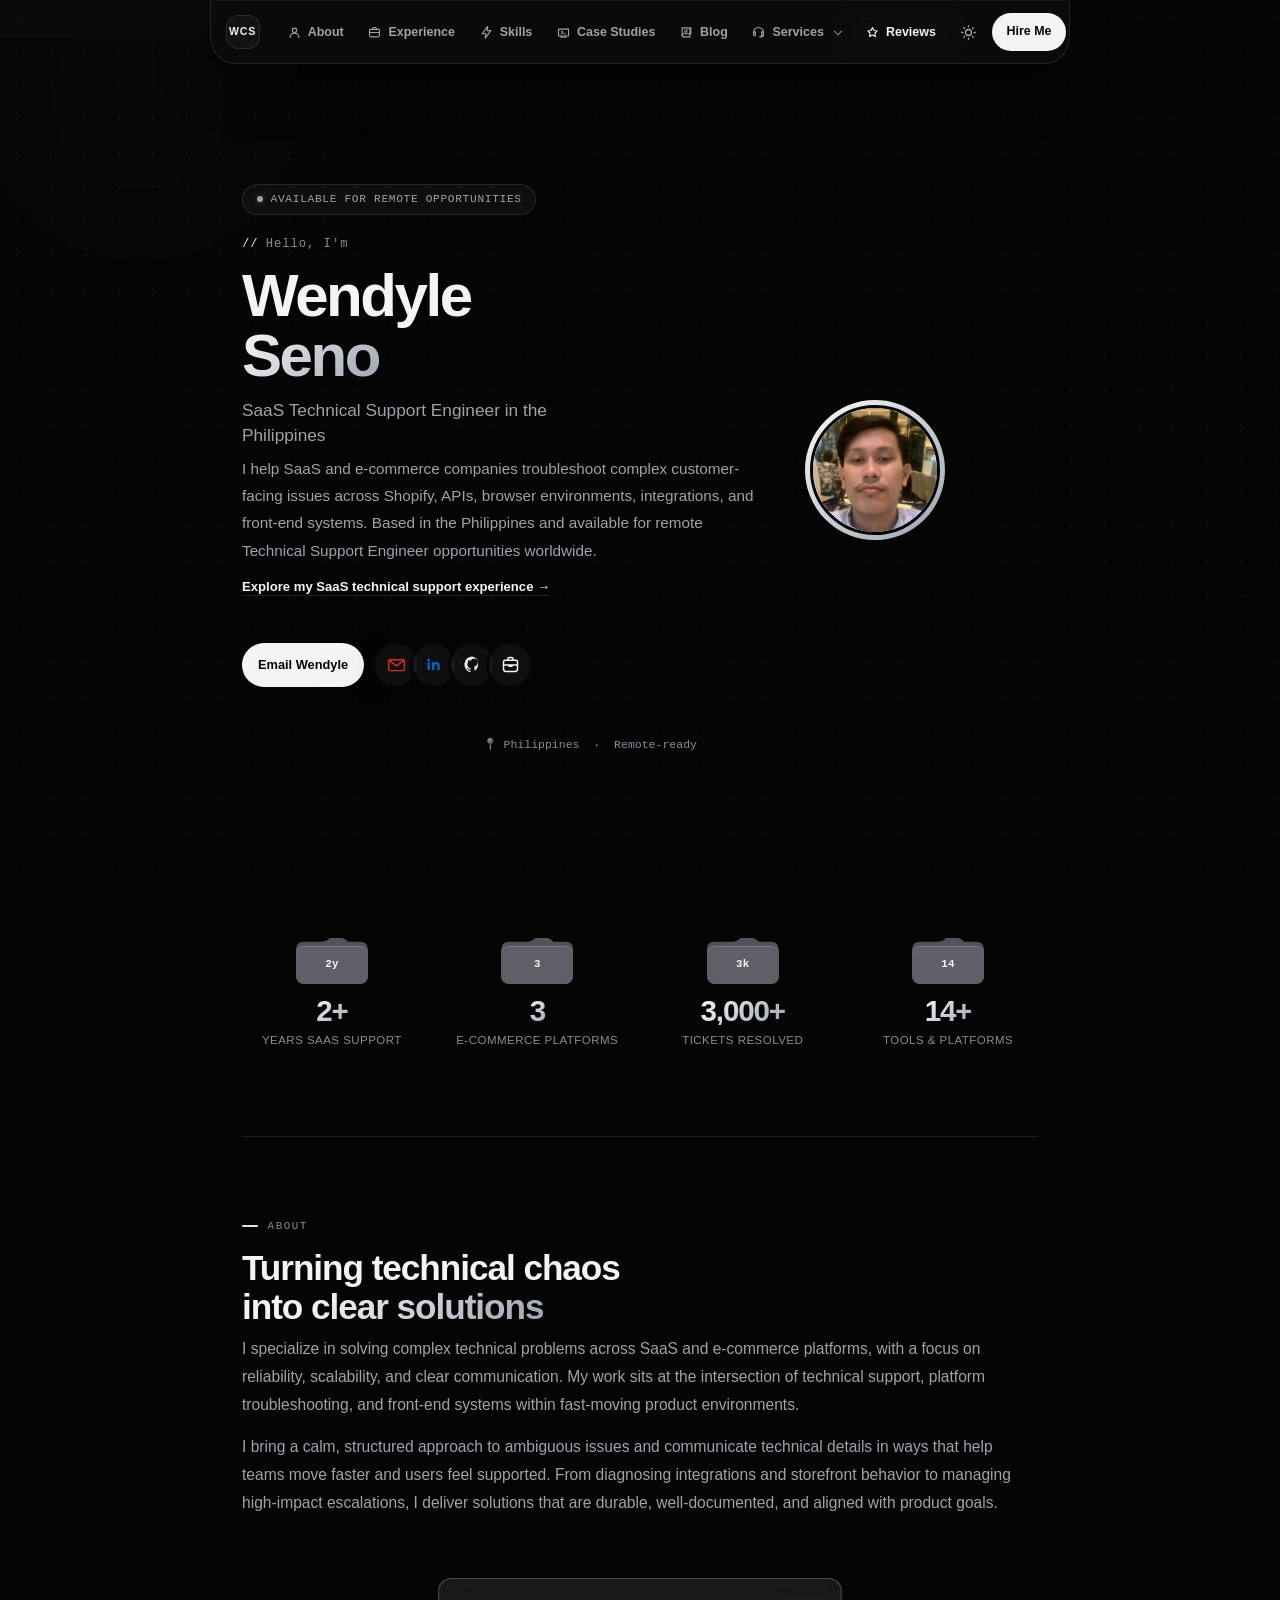
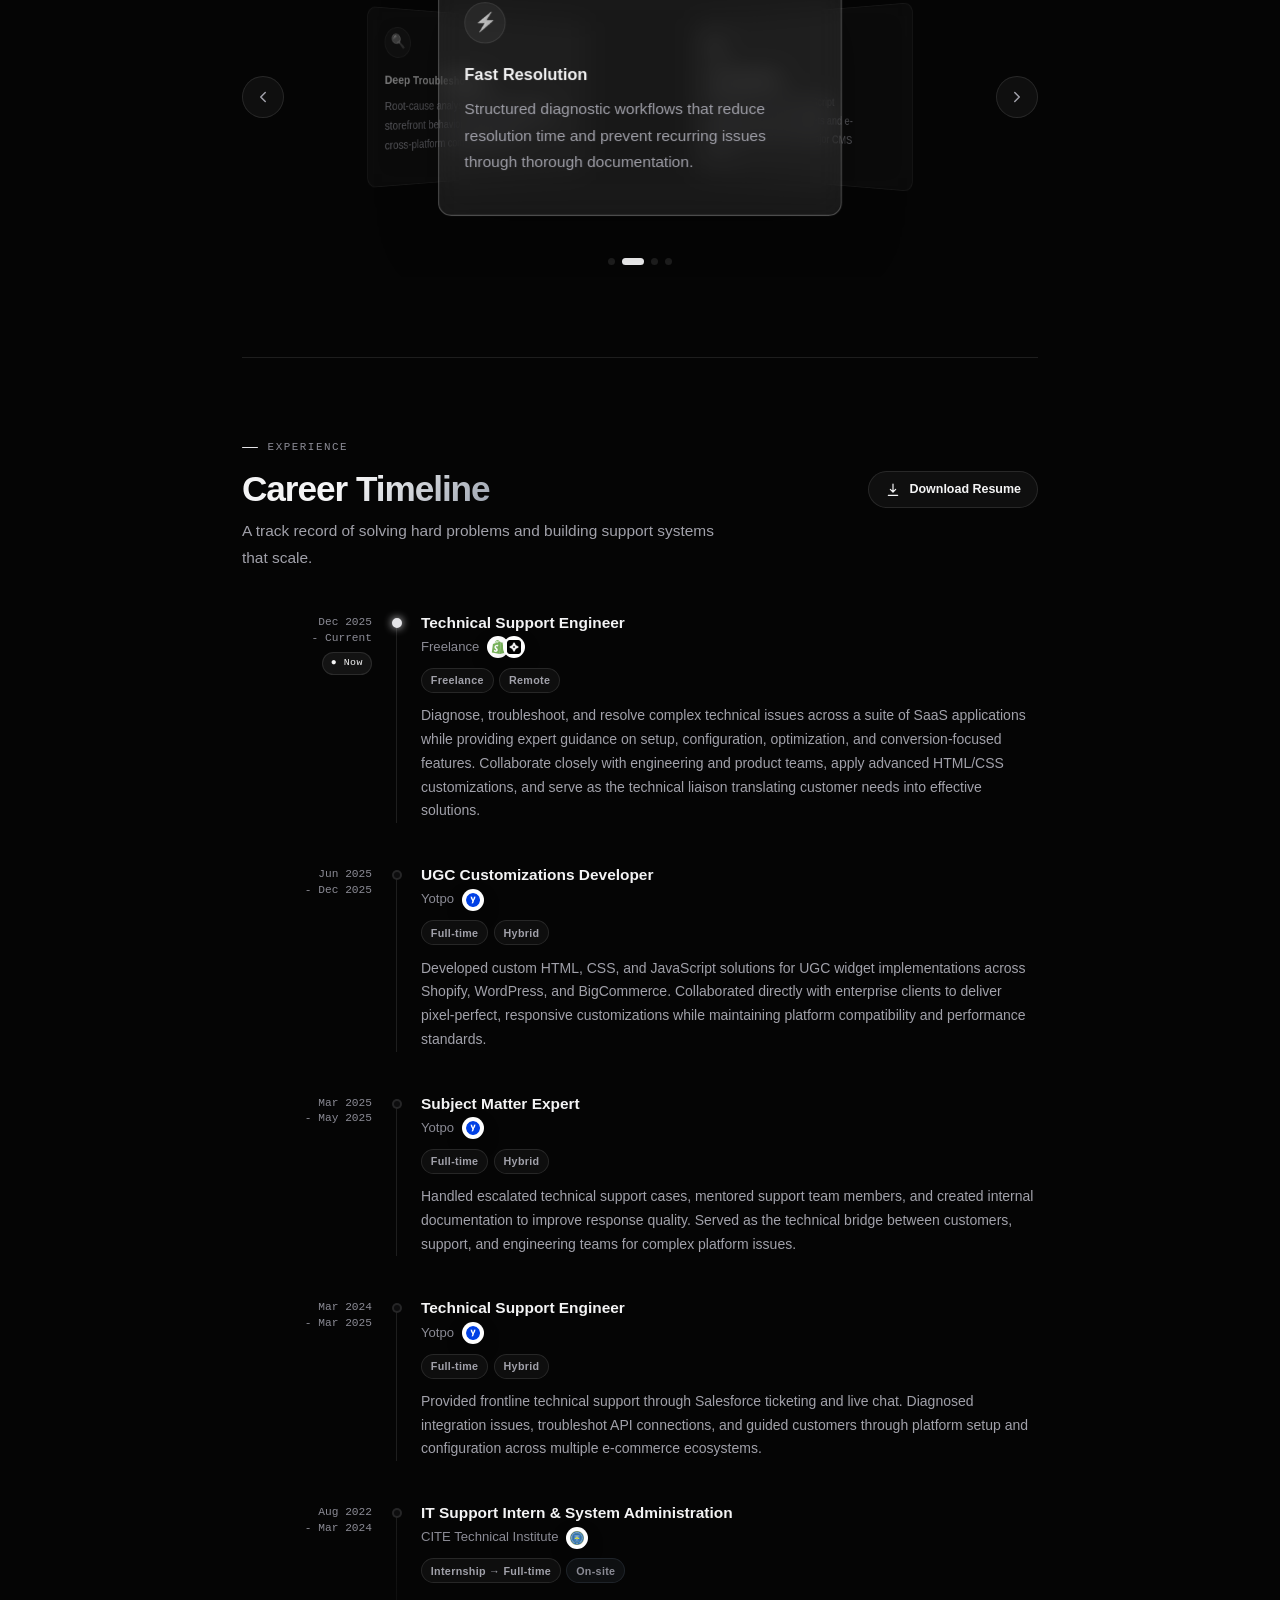
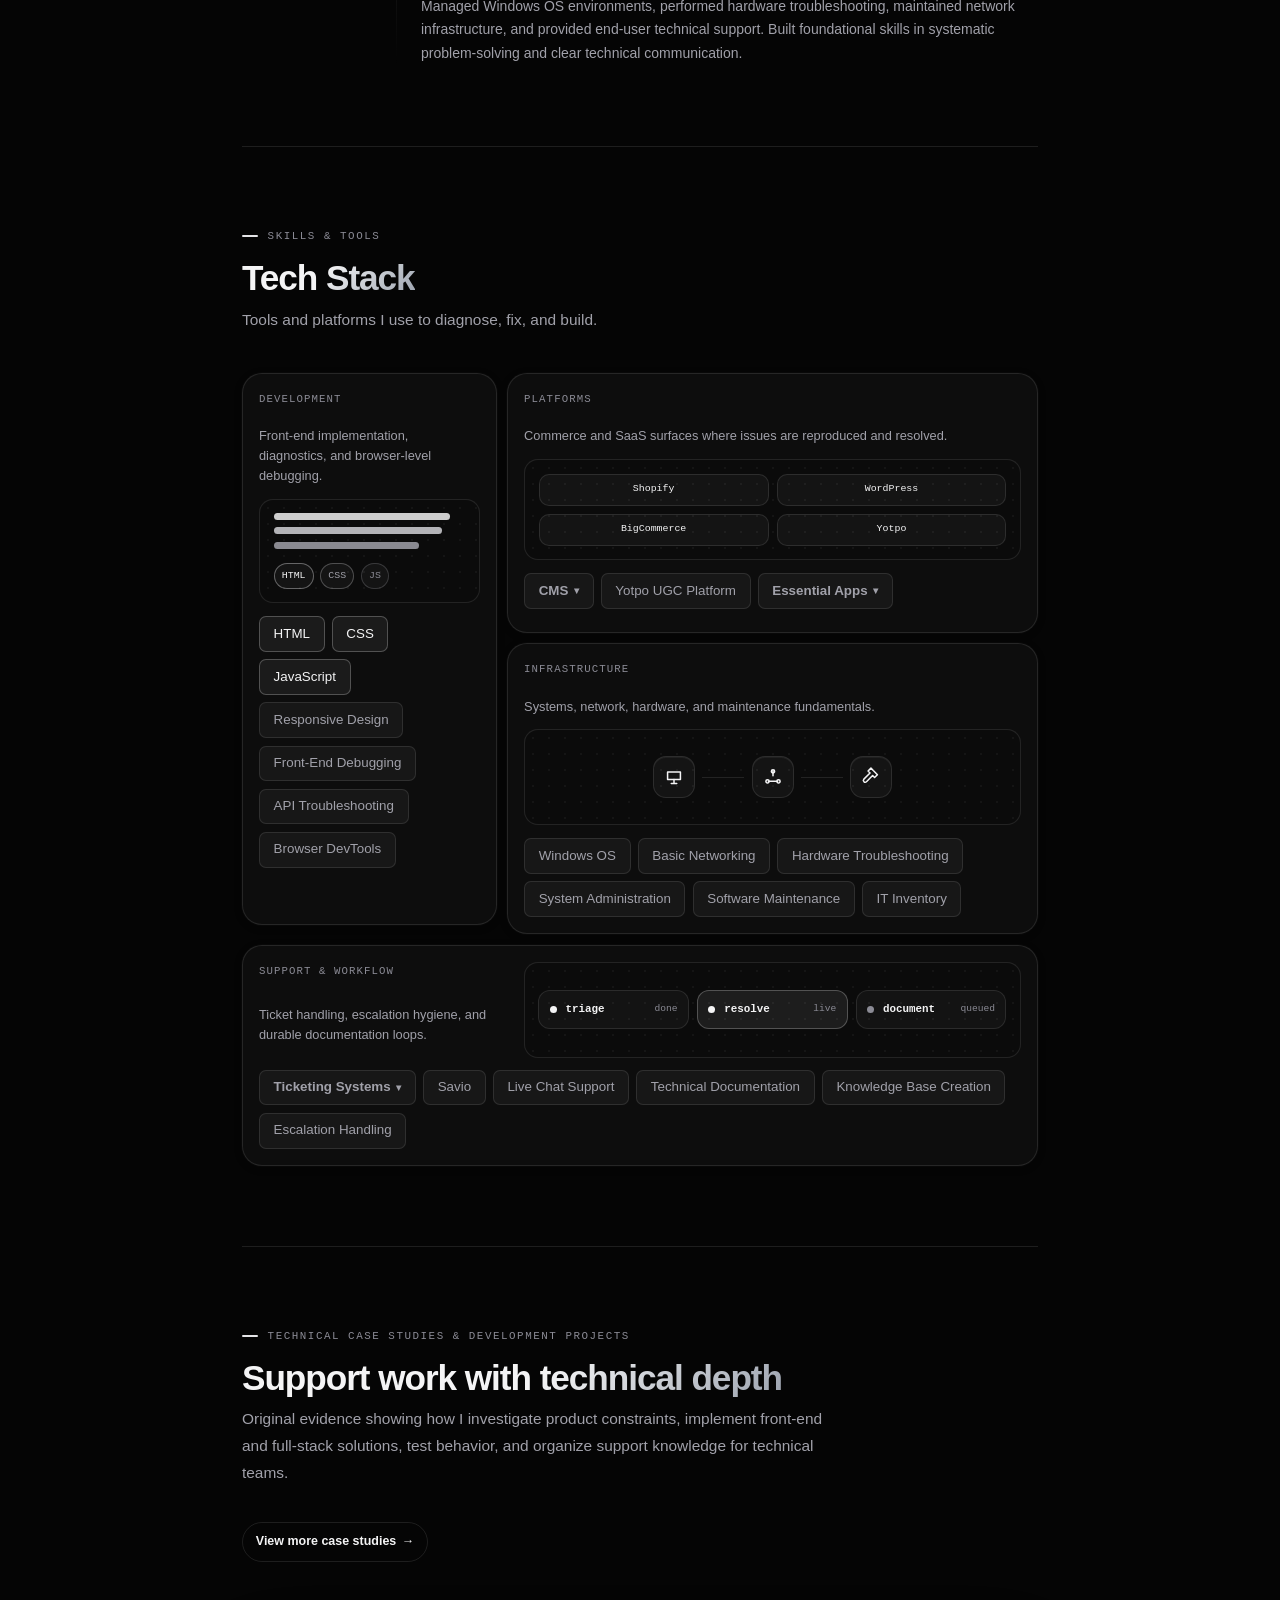
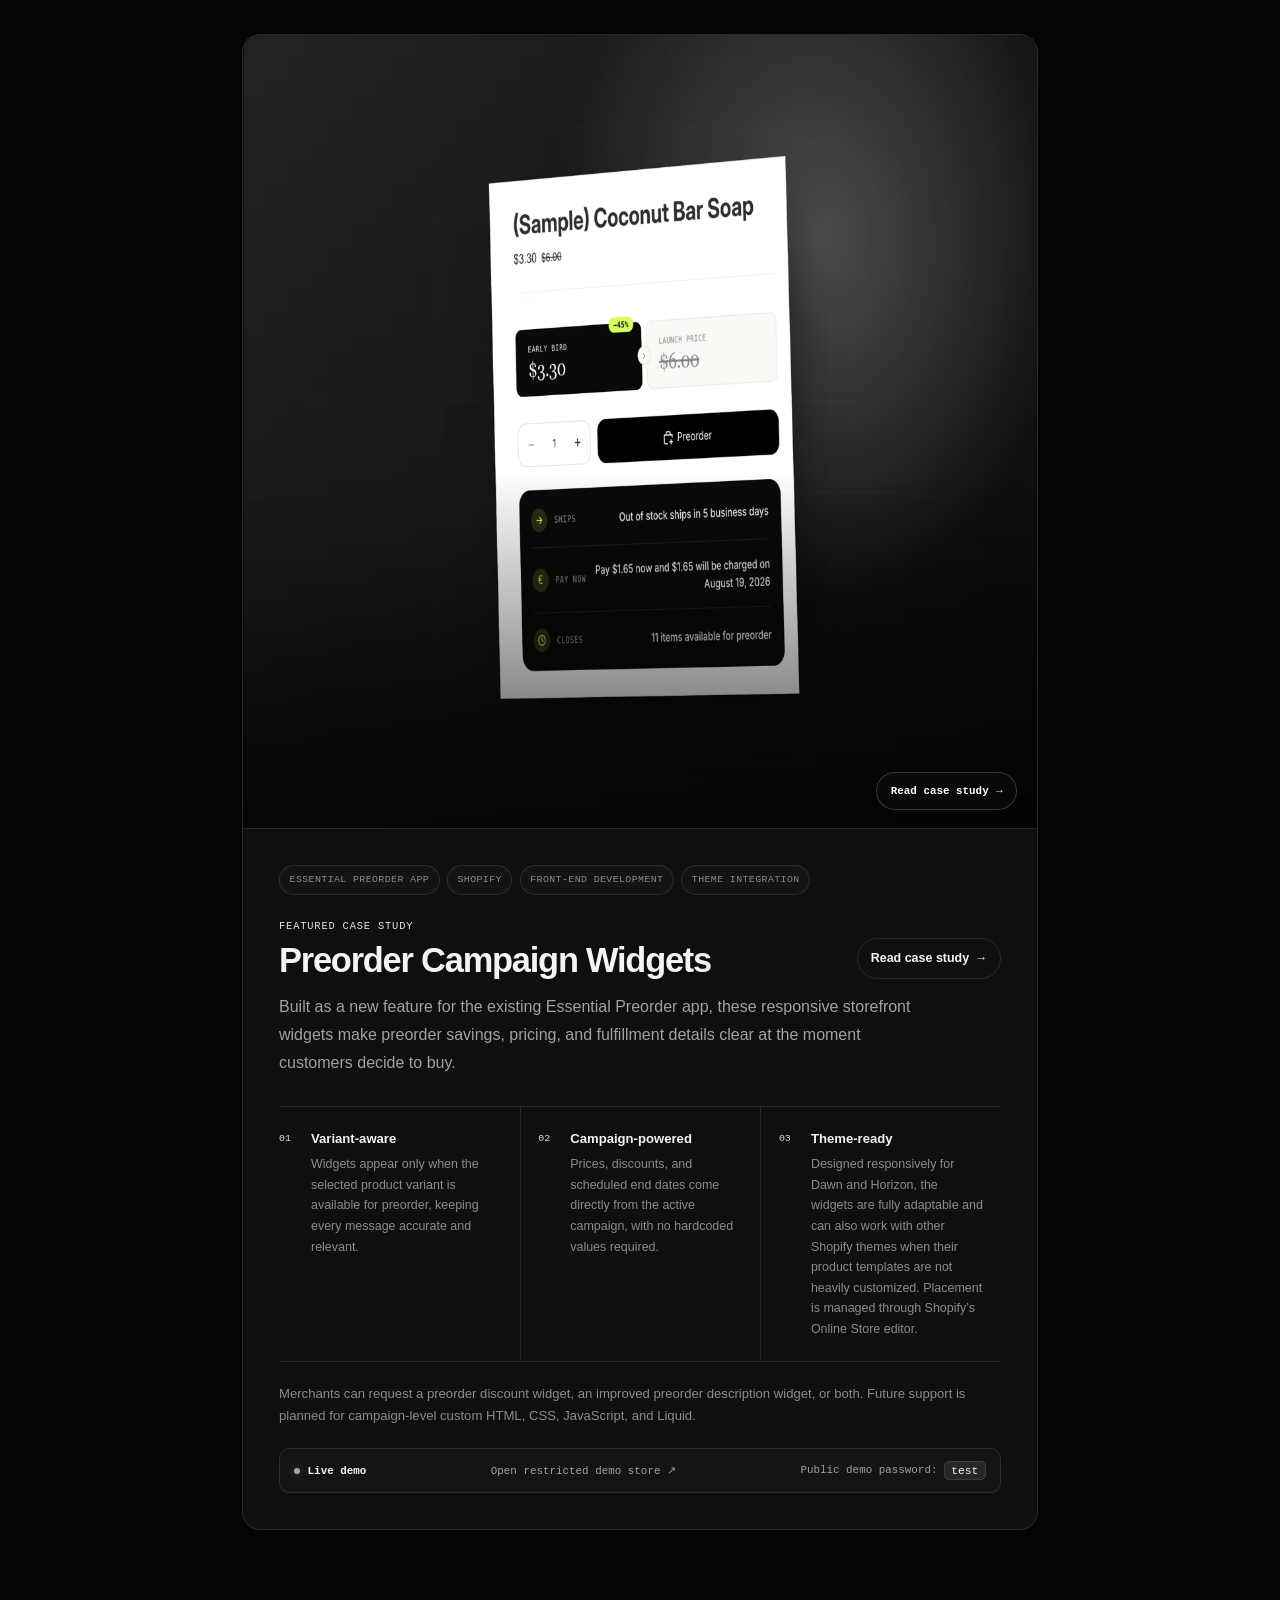
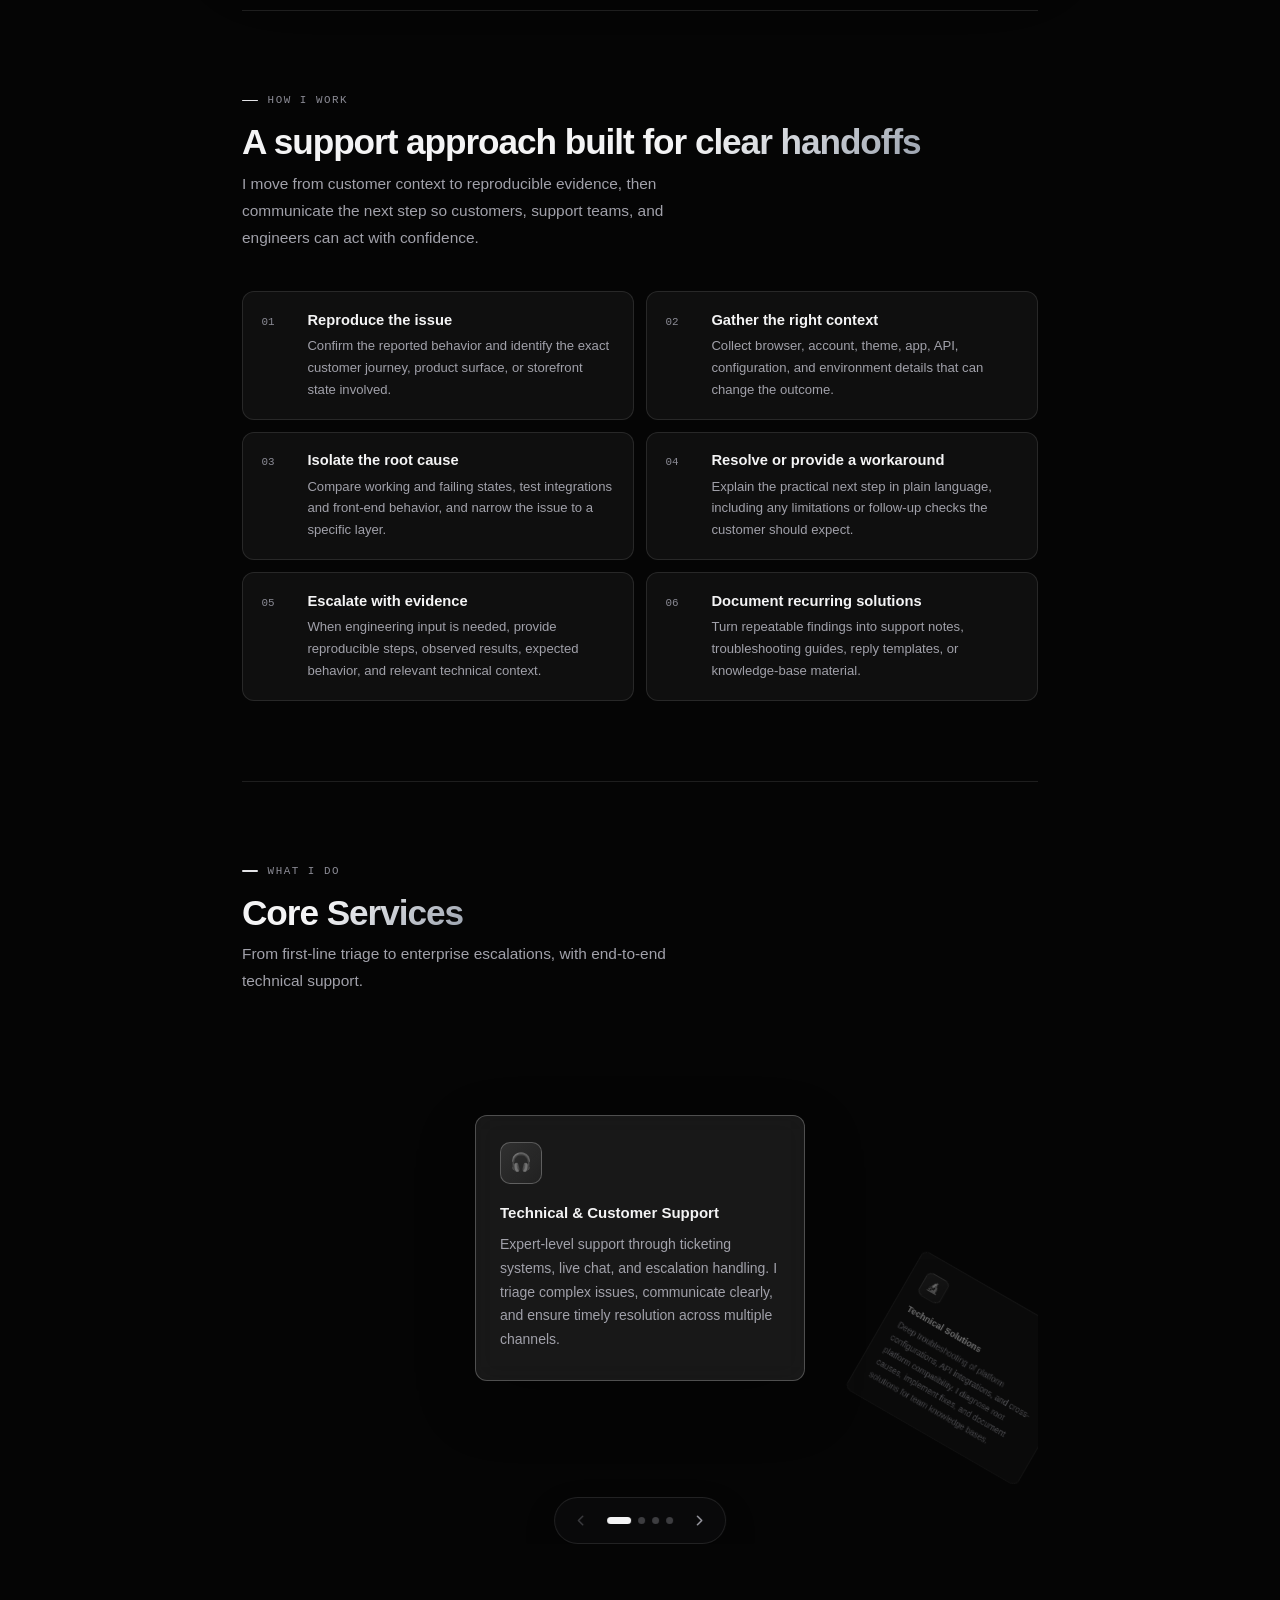
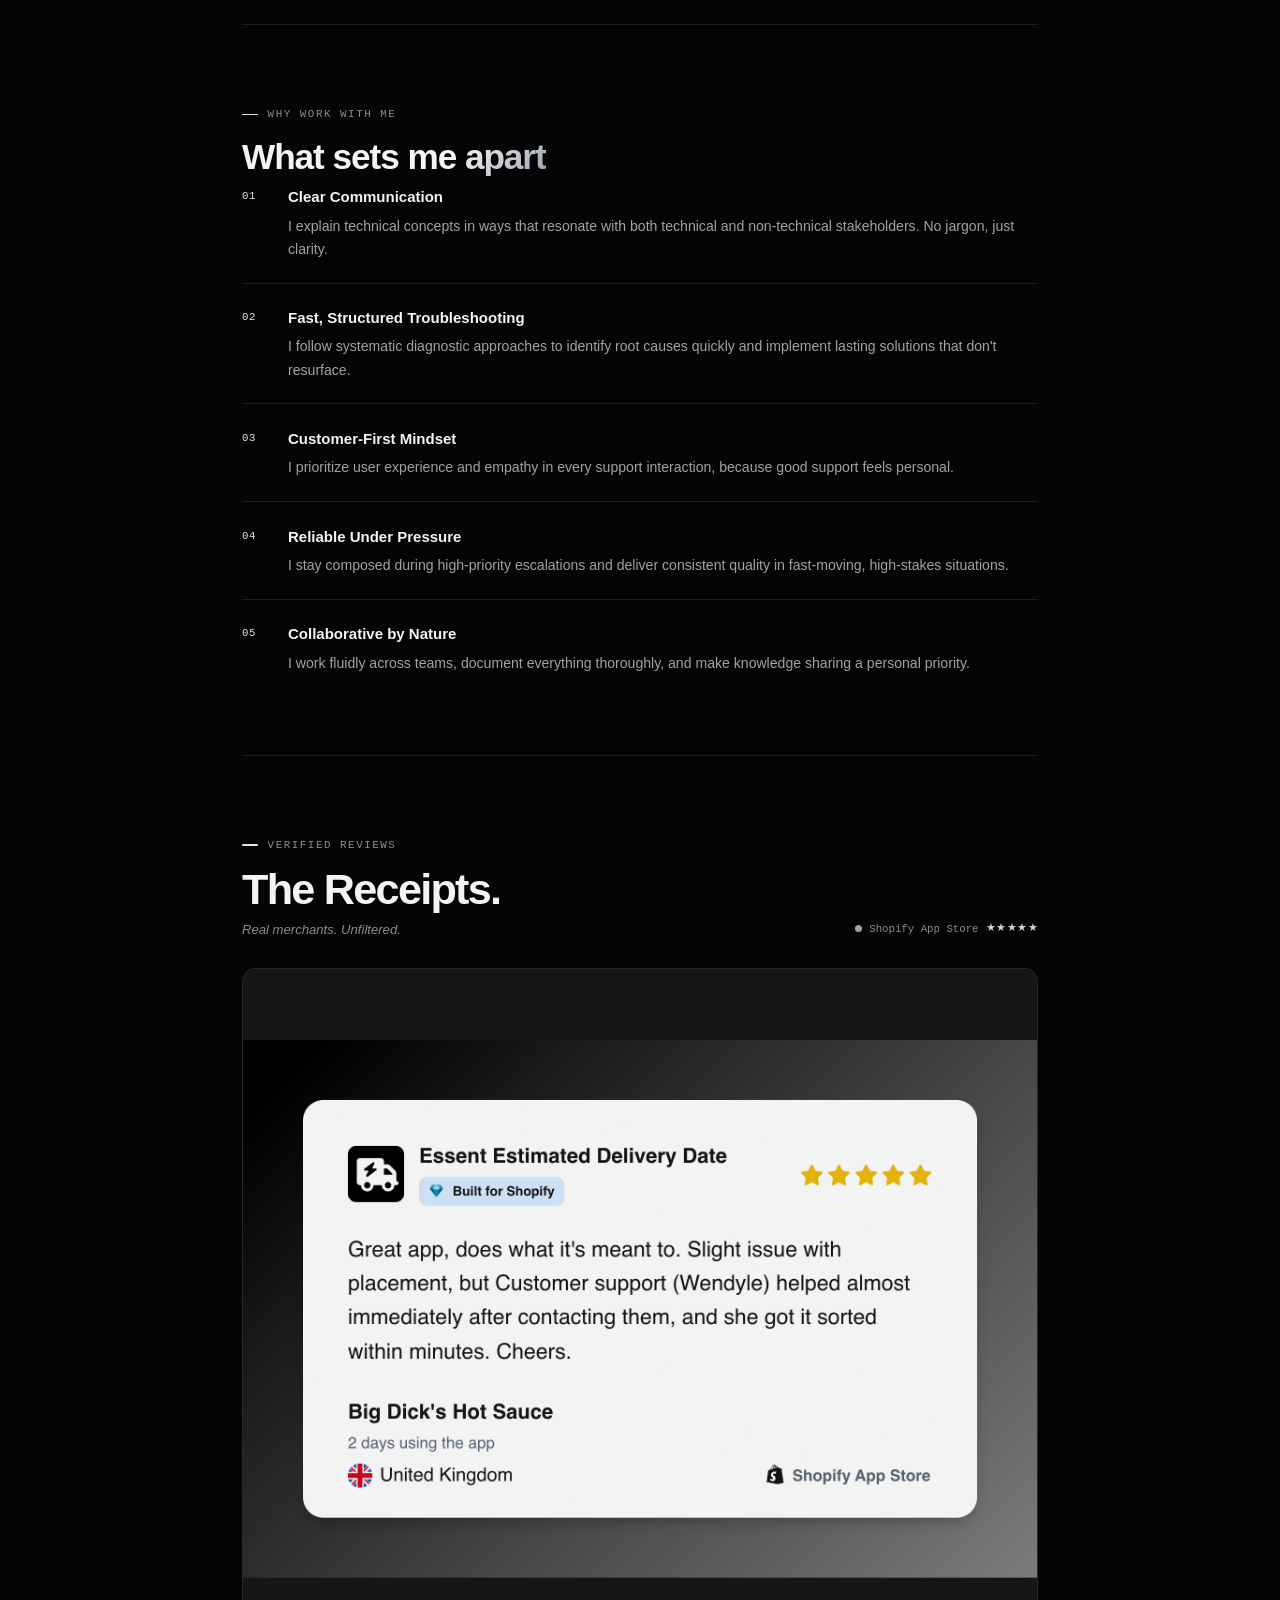
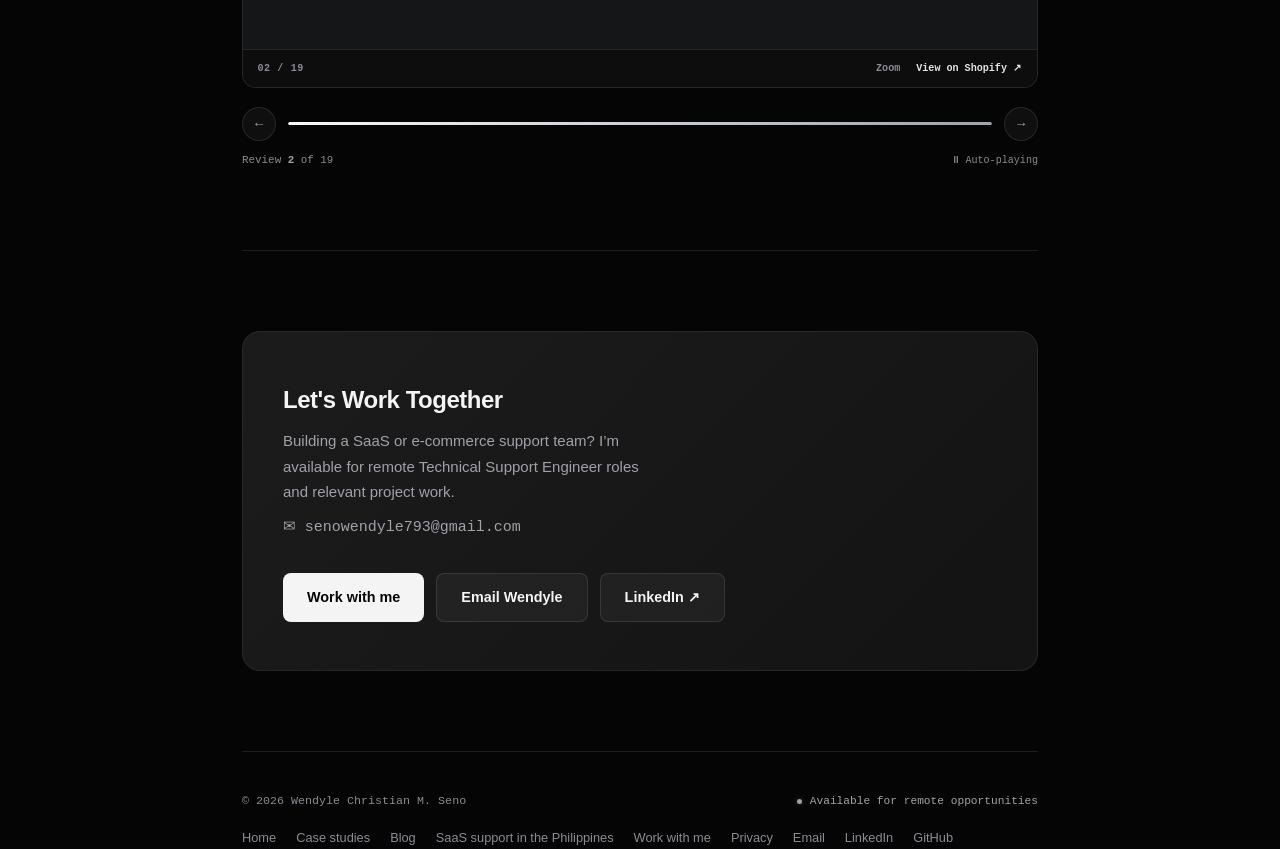
==== commit 6bfce8e3: "Feature preorder case study on homepage" ====
--- a/index.html
+++ b/index.html
@@ -495,44 +495,7 @@
       <div class="sec-label">Technical Case Studies &amp; Development Projects</div>
       <h2 class="sec-title" id="pr-h">Support work with <span class="grad-text">technical depth</span></h2>
       <p class="sec-desc">Original evidence showing how I investigate product constraints, implement front-end and full-stack solutions, test behavior, and organize support knowledge for technical teams.</p>
-      <a class="project-link case-index-link" href="case-studies/">Browse all case studies and development projects <span aria-hidden="true">→</span></a>
-
-      <article class="project-feature">
-        <a class="project-visual" href="case-studies/sysguard-ticketing-system/" aria-label="Read case study: SysGuard Ticketing" data-analytics-event="portfolio_case_study_click" data-analytics-location="homepage_sysguard">
-          <picture>
-            <source type="image/avif" srcset="assets/img/generated/sysguard-ticketing-modern-640.avif 640w, assets/img/generated/sysguard-ticketing-modern-1200.avif 1200w" sizes="(max-width: 760px) 100vw, 760px">
-            <img src="assets/img/generated/sysguard-ticketing-modern-1200.png" alt="Angled screenshot of the modern SysGuard landing page with requester actions and a support ticket preview" width="1200" height="1200" loading="lazy" decoding="async">
-          </picture>
-          <span class="project-visual-cta">Read case study <span aria-hidden="true">→</span></span>
-        </a>
-
-        <div class="project-copy">
-          <div class="project-meta">
-            <span>Development project</span><span>IT service desk</span><span>Next.js</span><span>Supabase</span>
-          </div>
-          <div class="project-heading-row">
-            <div>
-              <p class="project-kicker">Full-stack development · 01</p>
-              <h3>SysGuard Ticketing</h3>
-            </div>
-            <a class="project-link" href="case-studies/sysguard-ticketing-system/" data-analytics-event="portfolio_case_study_click" data-analytics-location="homepage_sysguard">Read case study <span aria-hidden="true">→</span></a>
-          </div>
-          <p class="project-lead">I returned to an early static ticketing frontend and rebuilt it as a secure Next.js and Supabase service-desk application with separate requester and administrator workflows.</p>
-
-          <div class="project-details" role="list">
-            <div role="listitem"><span>01</span><p><strong>Prototype to application</strong>Hardcoded pages became authenticated, persistent ticket workflows backed by PostgreSQL.</p></div>
-            <div role="listitem"><span>02</span><p><strong>Security in the architecture</strong>Server-side role checks, Row Level Security, protected actions, private storage, and signed downloads enforce boundaries beyond the UI.</p></div>
-            <div role="listitem"><span>03</span><p><strong>QA and agentic workflow</strong>Strict typing, unit and component tests, browser and accessibility checks, database policy tests, and iterative review support the rebuild.</p></div>
-          </div>
-
-          <p class="project-note">SysGuard is an independent development project, not Technical Support employment. It demonstrates how development depth, technical QA, and disciplined agentic workflows strengthen the way I understand and investigate software systems.</p>
-          <div class="project-demo-access" role="group" aria-label="SysGuard case-study access information">
-            <span class="demo-status"><i aria-hidden="true"></i>Development evidence</span>
-            <span>Modern application and historical source compared</span>
-            <a href="case-studies/sysguard-ticketing-system/" data-analytics-event="portfolio_case_study_click" data-analytics-location="homepage_sysguard">Open the full case study <span aria-hidden="true">→</span></a>
-          </div>
-        </div>
-      </article>
+      <a class="project-link case-index-link" href="case-studies/">View more case studies <span aria-hidden="true">→</span></a>
 
       <article class="project-feature">
         <a class="project-visual" href="case-studies/preorder-campaign-widgets/" aria-label="Read case study: Preorder Campaign Widgets">
@@ -549,7 +512,7 @@
           </div>
           <div class="project-heading-row">
             <div>
-              <p class="project-kicker">Essential Preorder feature · 02</p>
+              <p class="project-kicker">Featured case study</p>
               <h3>Preorder Campaign Widgets</h3>
             </div>
             <a class="project-link" href="case-studies/preorder-campaign-widgets/">Read case study <span aria-hidden="true">→</span></a>
@@ -571,41 +534,6 @@
         </div>
       </article>
 
-      <article class="project-feature">
-        <a class="project-visual" href="case-studies/essential-apps-support-guide/" aria-label="Read case study: Essential Apps Support Guide">
-          <picture>
-            <source type="image/avif" srcset="assets/img/generated/essential-apps-support-guide-v2-640.avif 640w, assets/img/generated/essential-apps-support-guide-v2-1200.avif 1200w" sizes="(max-width: 760px) 100vw, 760px">
-            <img src="assets/img/generated/essential-apps-support-guide-v2-1200.png" alt="Essential Apps Support Guide v2 dashboard with app-specific troubleshooting resources, case triage, and reusable code snippets" width="1200" height="1200" loading="lazy" decoding="async">
-          </picture>
-          <span class="project-visual-cta">Read case study <span aria-hidden="true">→</span></span>
-        </a>
-
-        <div class="project-copy">
-          <div class="project-meta">
-            <span>Support operations</span><span>Shopify apps</span><span>Knowledge system</span><span>Workflow design</span>
-          </div>
-          <div class="project-heading-row">
-            <div>
-              <p class="project-kicker">Support workflow project · 03</p>
-              <h3>Essential Apps Support Guide v2</h3>
-            </div>
-            <a class="project-link" href="case-studies/essential-apps-support-guide/">Read case study <span aria-hidden="true">→</span></a>
-          </div>
-          <p class="project-lead">A centralized Shopify support dashboard I created to replace the slow process of searching through lengthy, document-style support guides. It brings the resources agents need into one searchable, structured workspace.</p>
-
-          <div class="project-details" role="list">
-            <div role="listitem"><span>01</span><p><strong>Centralized knowledge</strong>App-specific troubleshooting guides, investigation checklists, reusable code snippets, ticket references, reply templates, internal updates, and support resources live in one place.</p></div>
-            <div role="listitem"><span>02</span><p><strong>Guided case triage</strong>A structured investigation flow helps support agents document issues consistently and move from initial context to diagnosis more efficiently.</p></div>
-            <div role="listitem"><span>03</span><p><strong>Ready-to-use outputs</strong>The workflow generates organized ticket summaries, diagnoses, customer responses, and engineering escalations from the captured case details.</p></div>
-          </div>
-
-          <p class="project-note">Designed to make troubleshooting faster, more organized, and more consistent, from the first investigation step through customer communication and engineering handoff.</p>
-          <div class="project-demo-access" role="group" aria-label="Private support guide access information">
-            <span class="demo-status demo-status-private"><i aria-hidden="true"></i>Private interview demo</span>
-            <span>Access shared during relevant interviews</span>
-          </div>
-        </div>
-      </article>
     </section>
 
     <!-- SUPPORT APPROACH -->
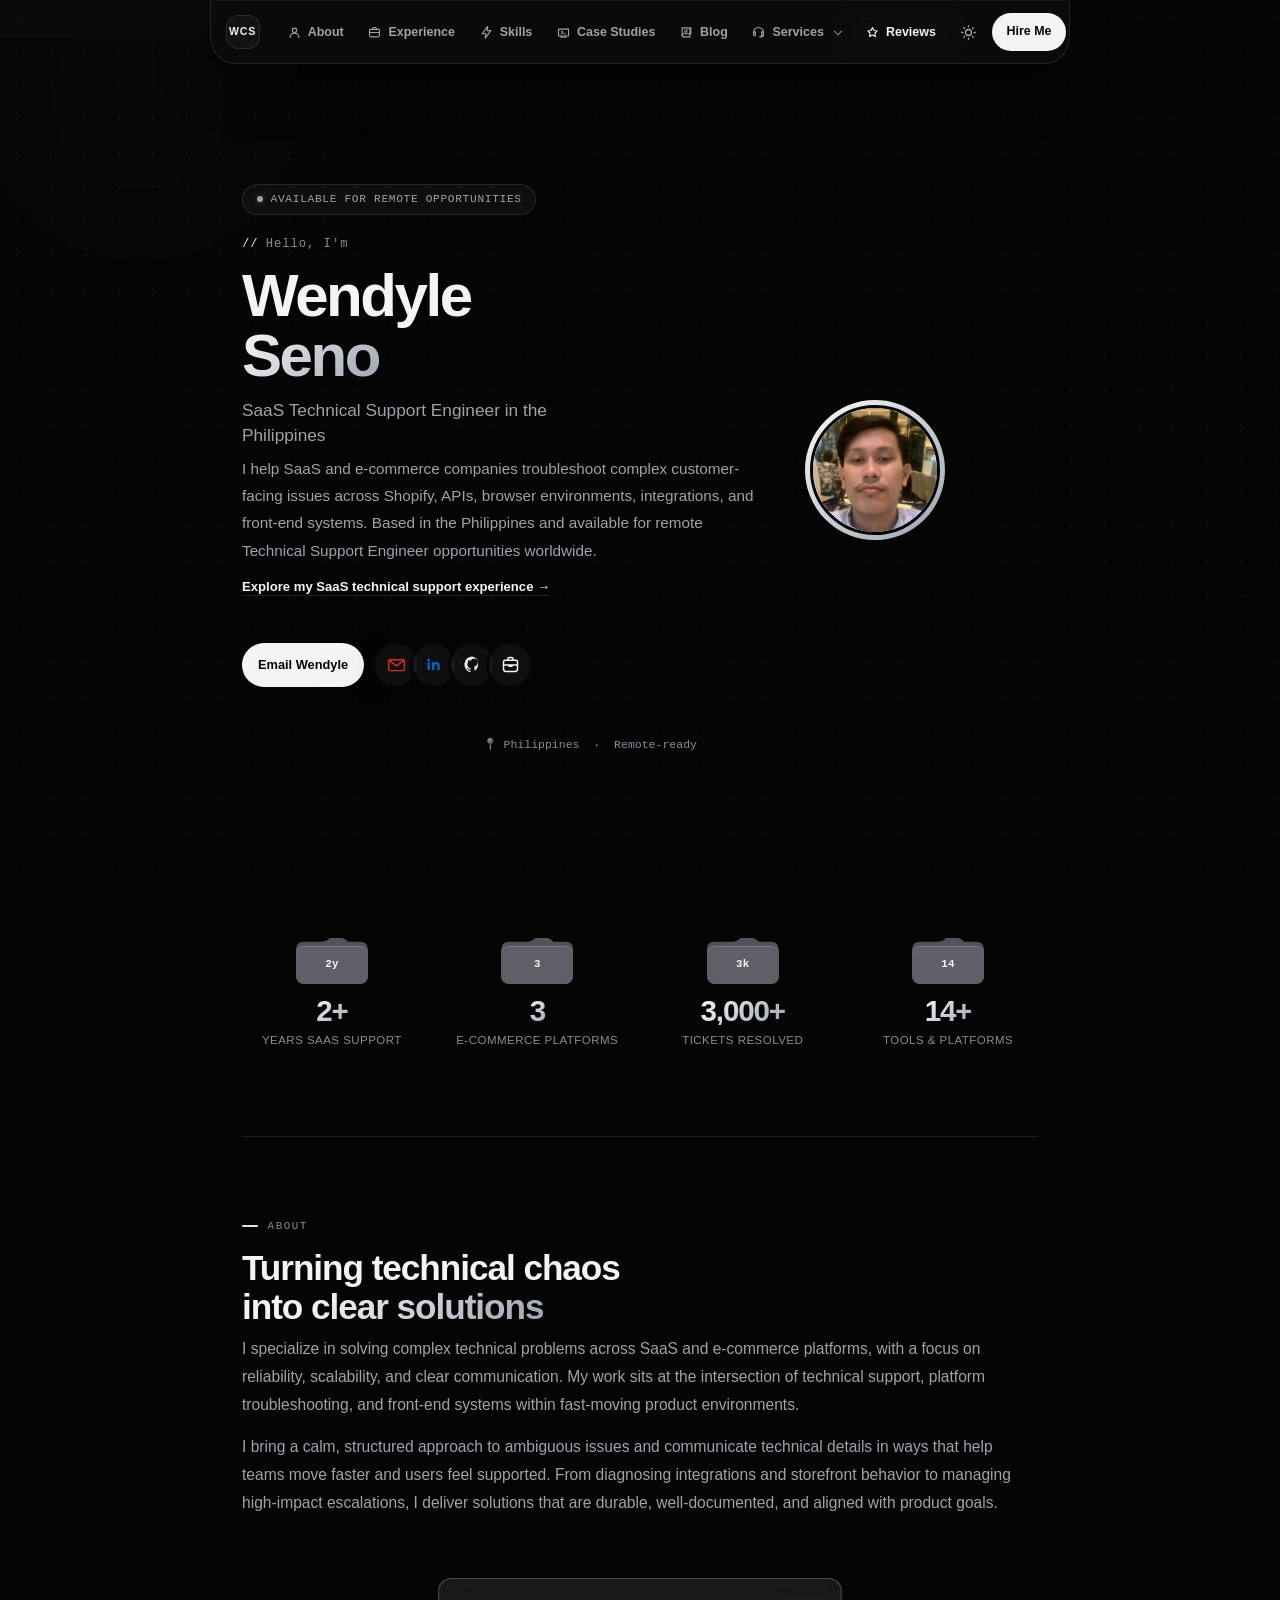
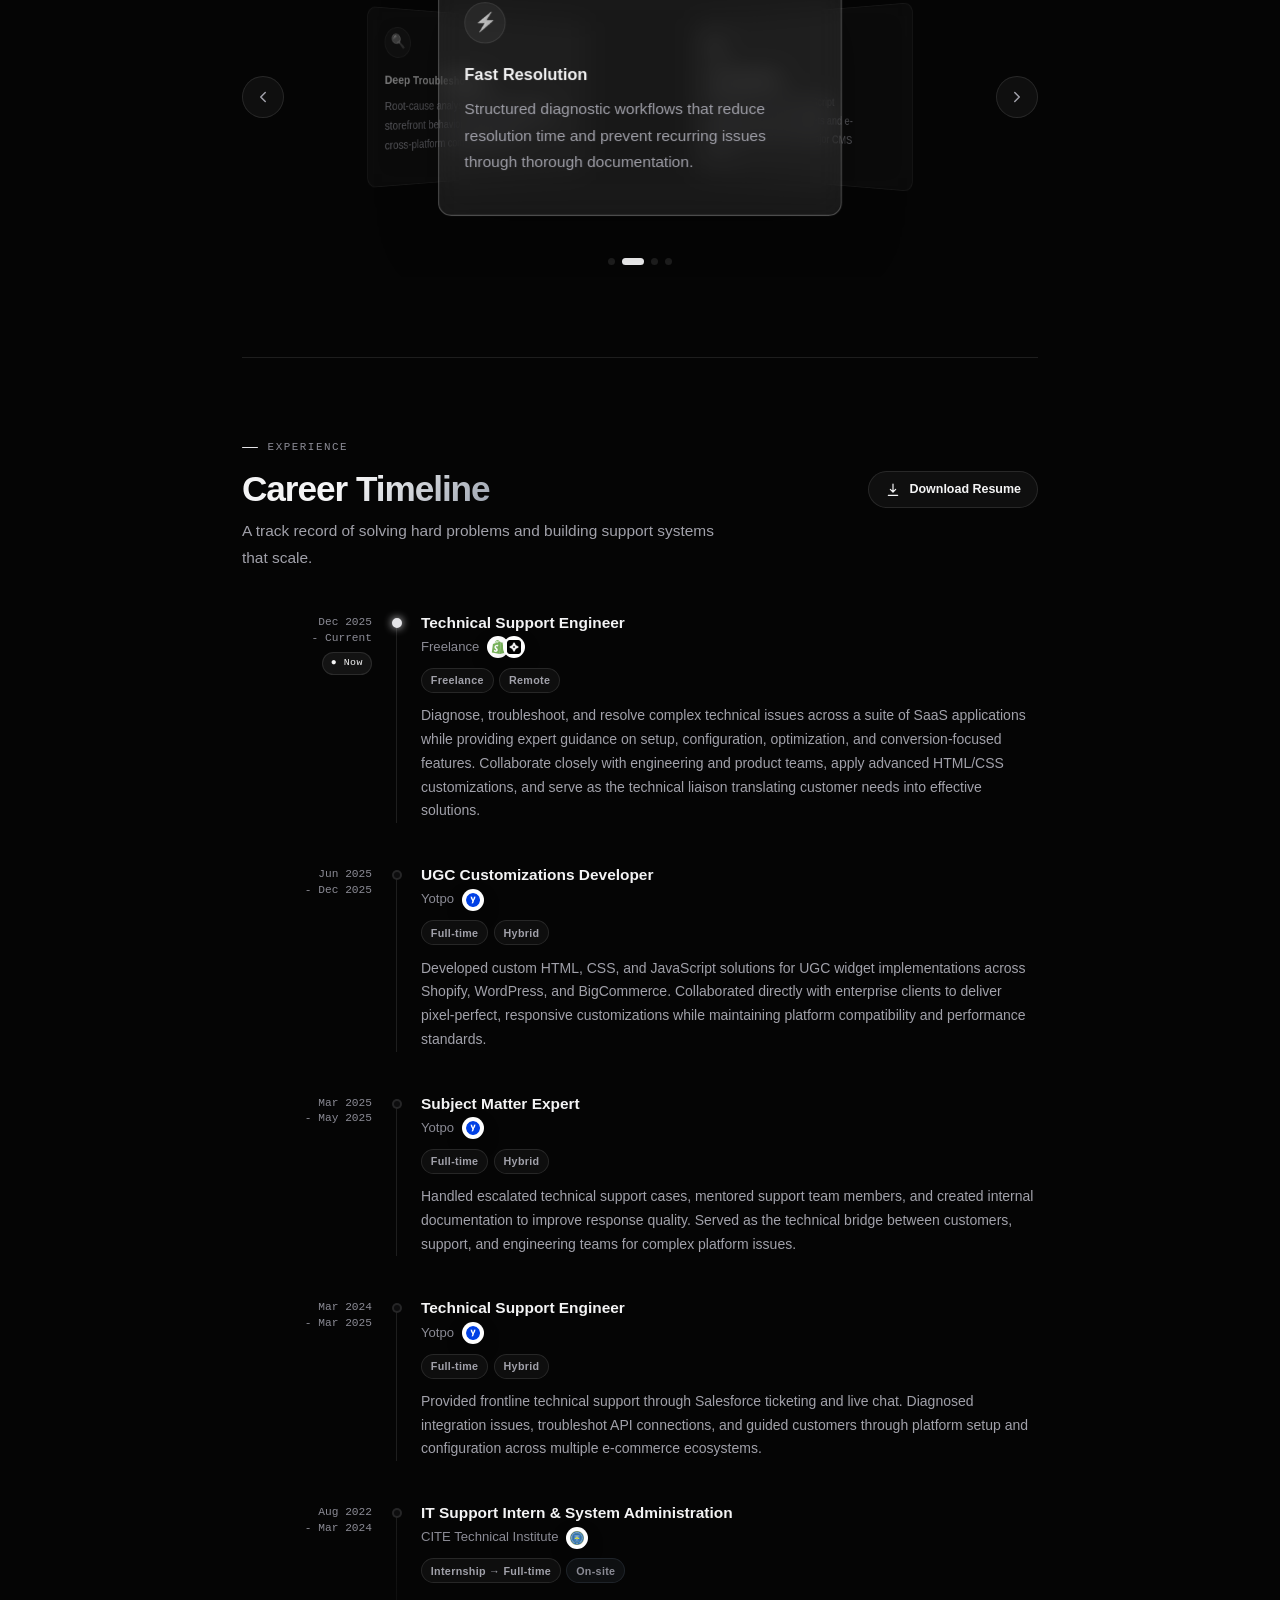
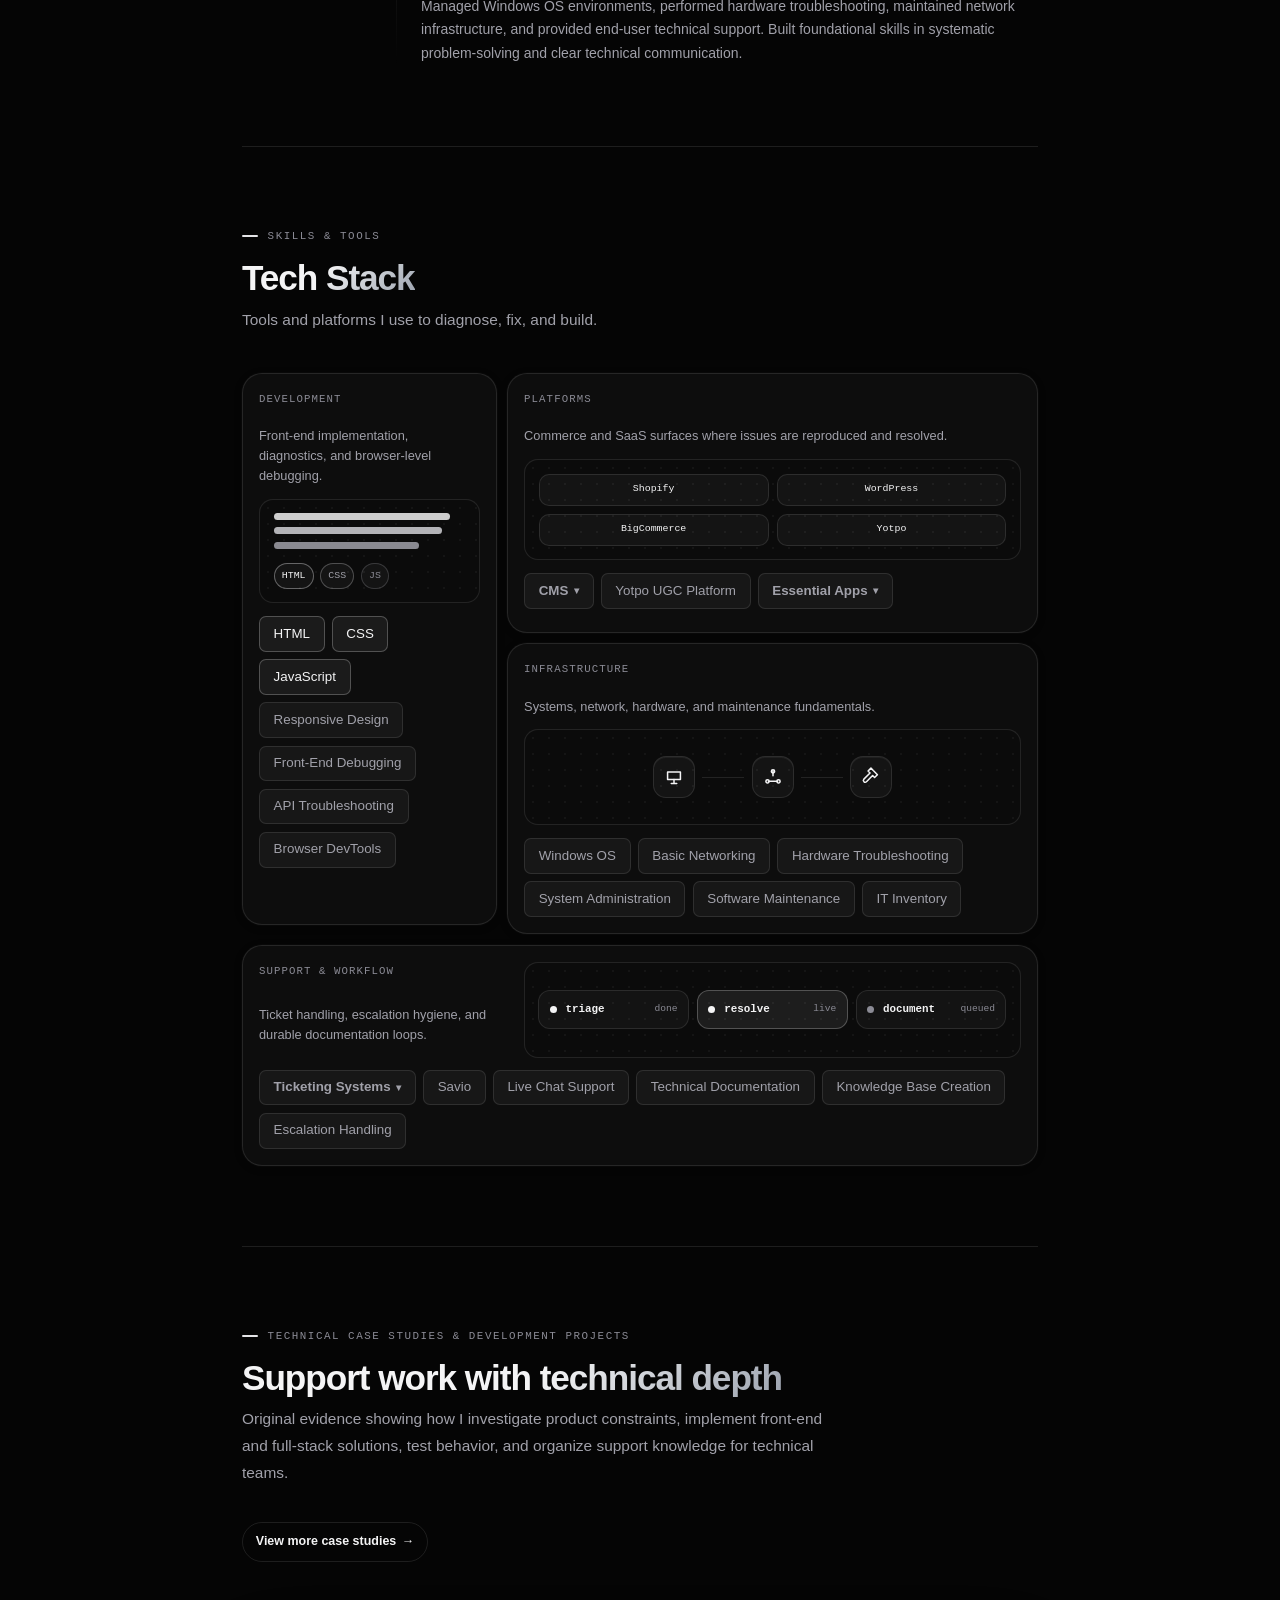
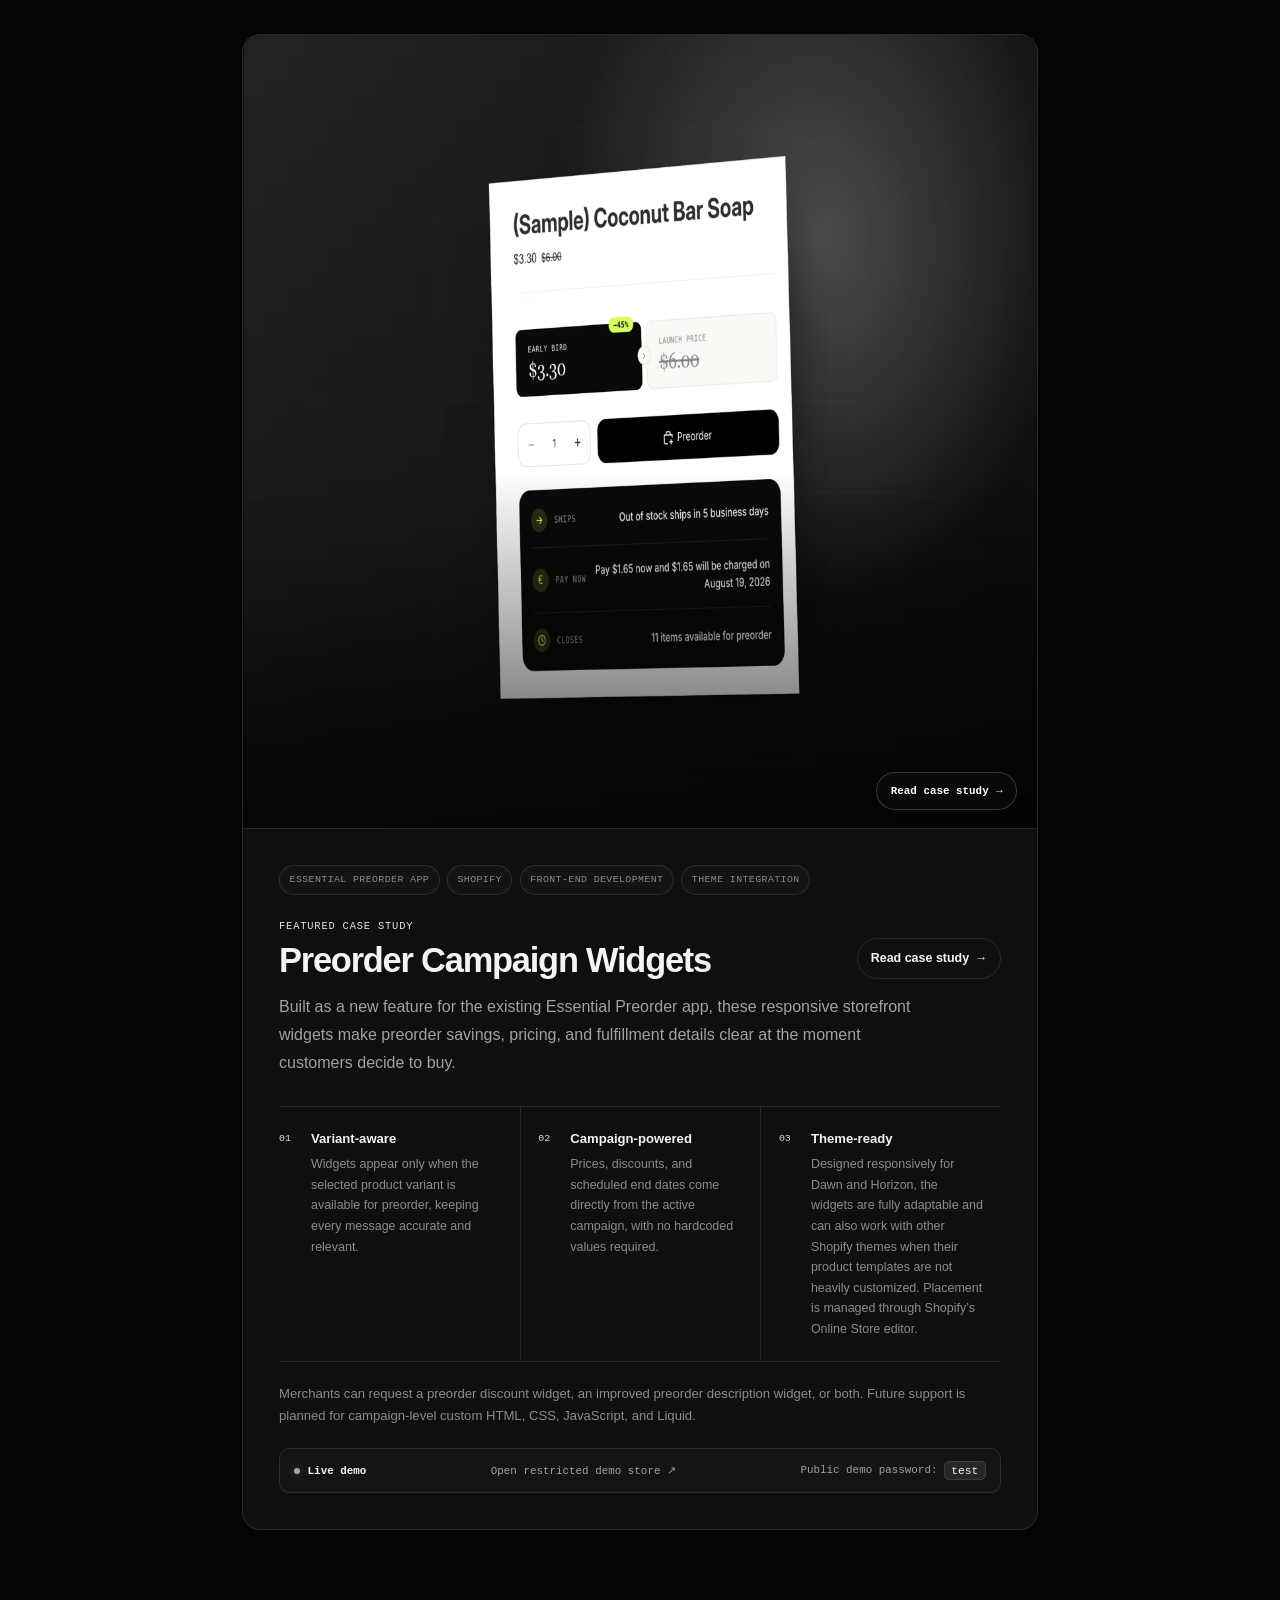
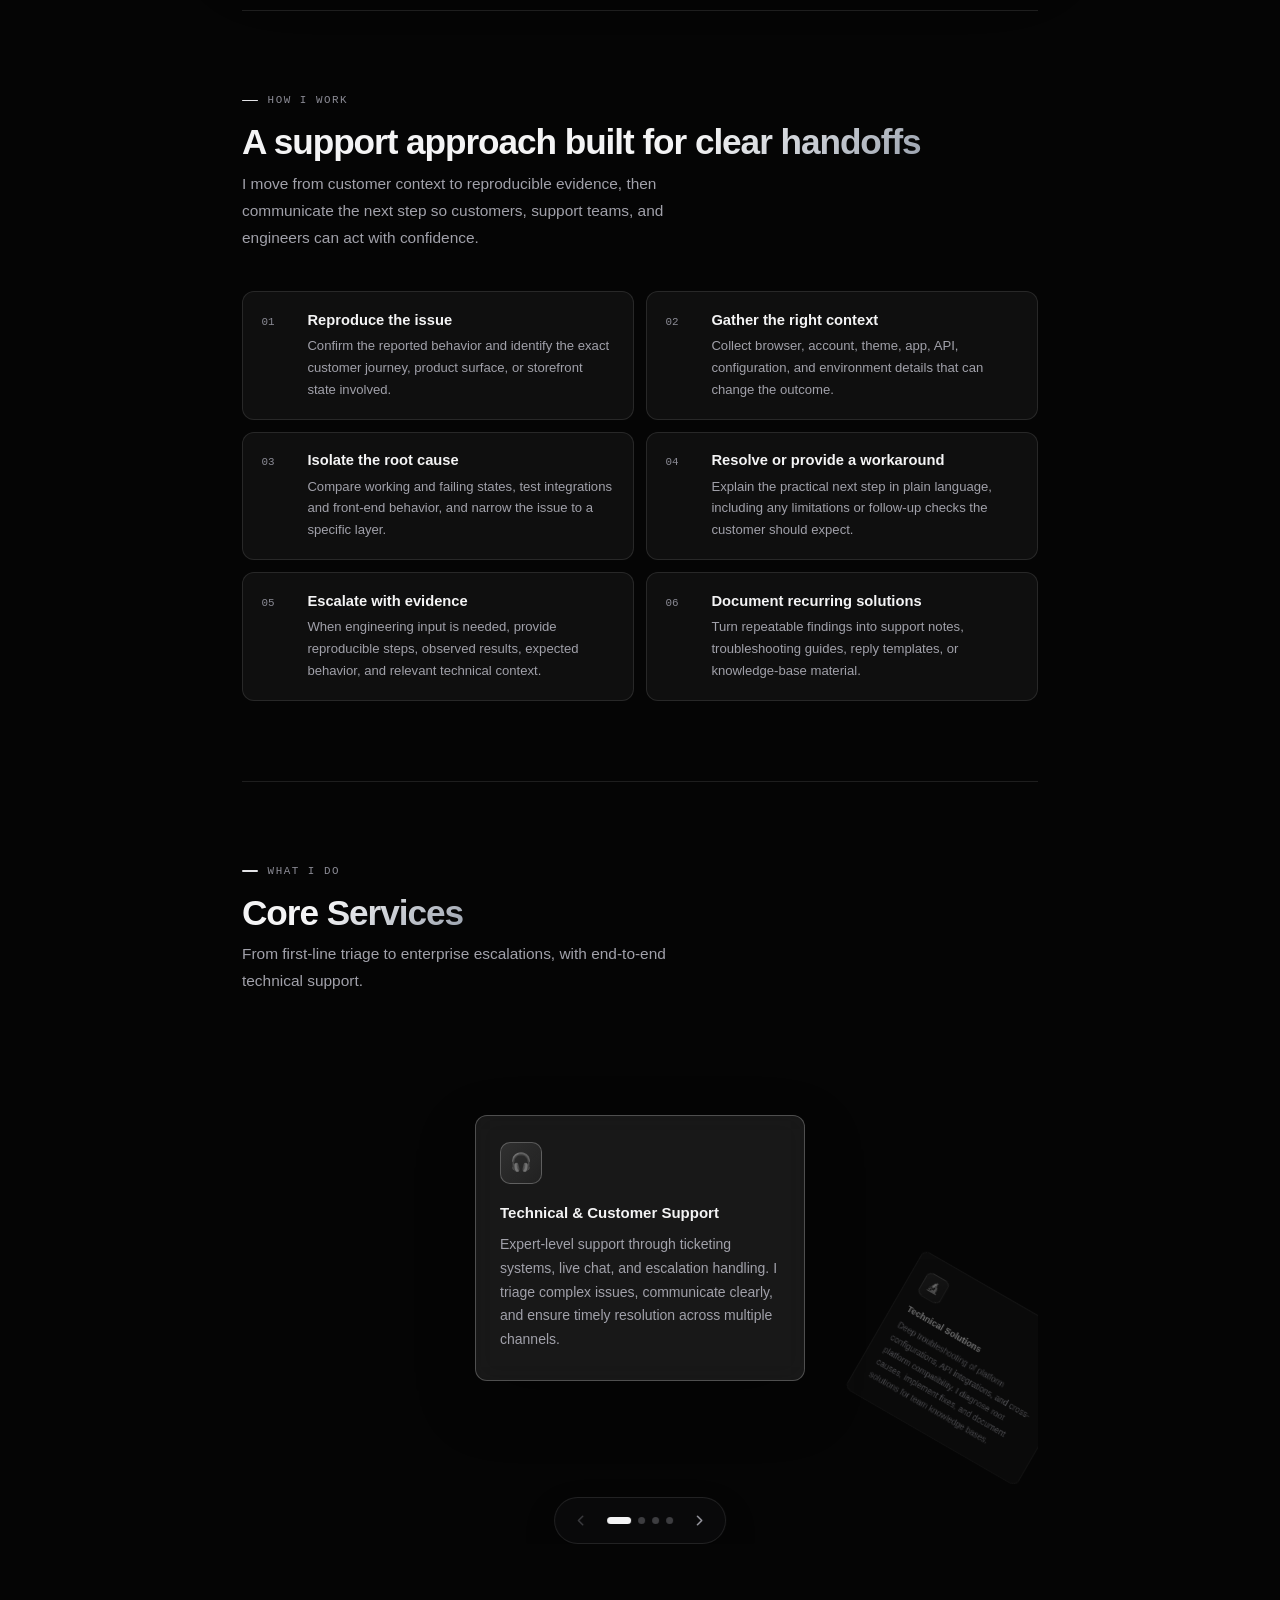
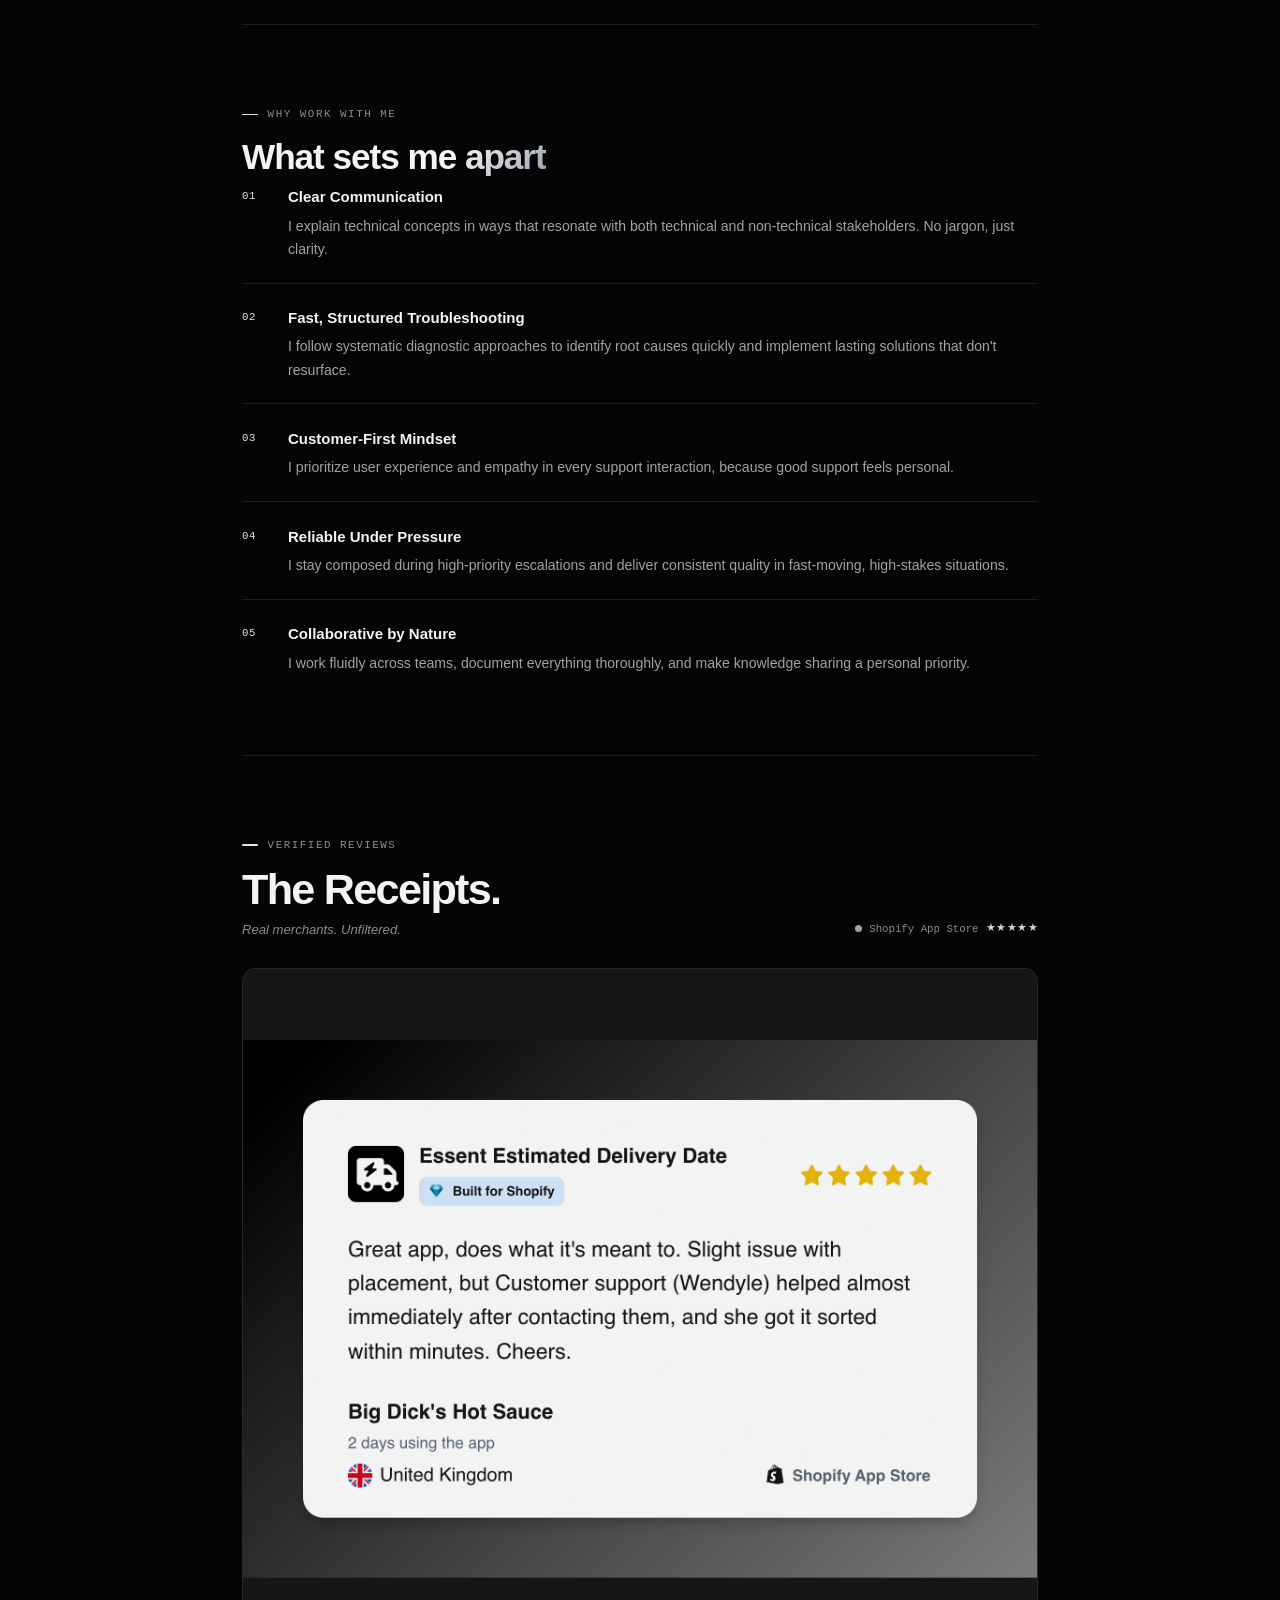
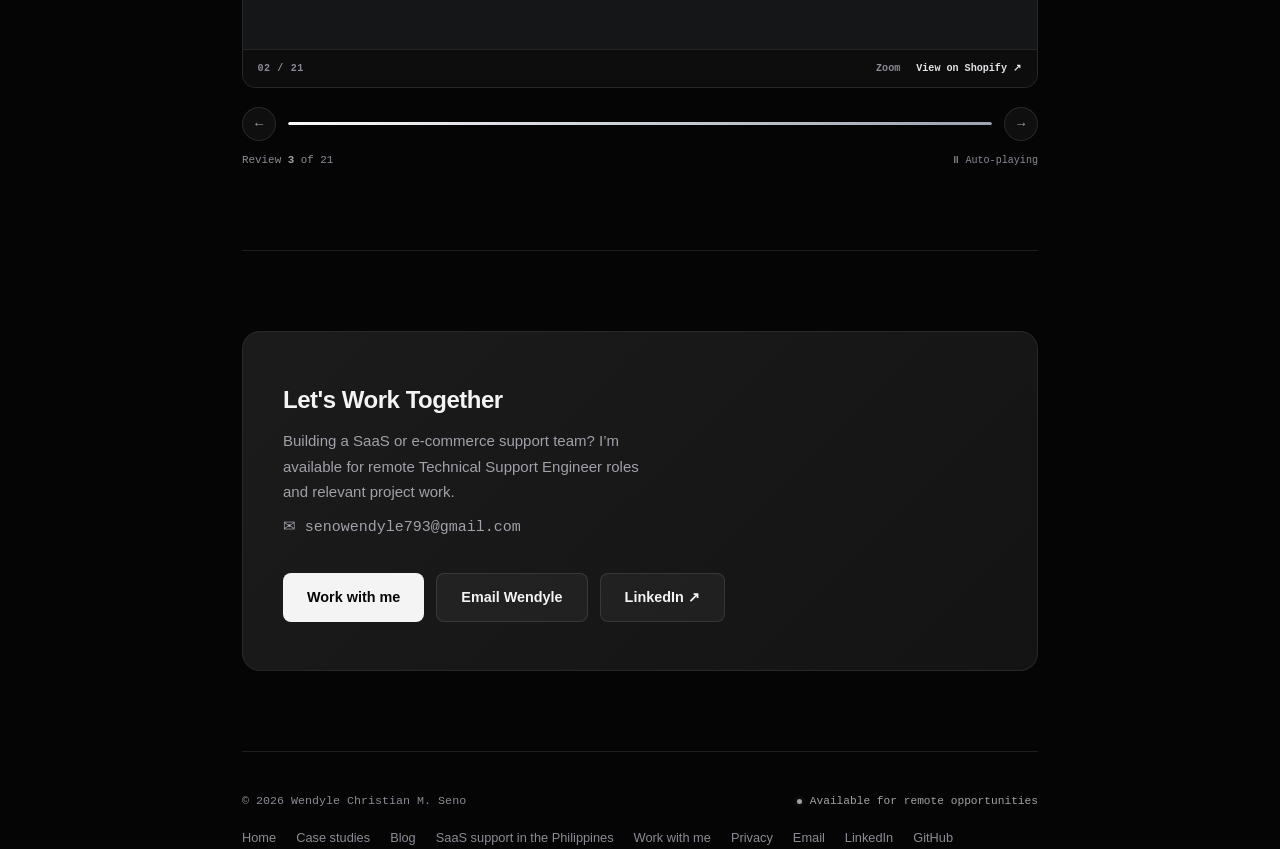
==== commit 9843a77c: "Add two Shopify reviews" ====
--- a/index.html
+++ b/index.html
@@ -604,105 +604,115 @@
         </div>
       </div>
 
-      <!-- Unified carousel, all 19 reviews, all screen sizes -->
+      <!-- Unified carousel, all 21 reviews, all screen sizes -->
       <div class="rc-track" id="rc-track" role="list" aria-label="Reviews carousel">
 
-        <div class="rc-slide" role="listitem" aria-label="Review 1 of 19 from Petziverse">
+        <div class="rc-slide" role="listitem" aria-label="Review 1 of 21 from Petziverse">
           <a class="rc-review-link" href="https://apps.shopify.com/reviews/2119214" target="_blank" rel="noopener noreferrer" aria-label="Open Petziverse review on Shopify" data-analytics-event="review_source_click" data-review-id="2119214"><img class="rc-img" src="assets/review/shopify-review-2119214.webp" alt="Five-star Shopify App Store review from Petziverse for Essent Estimated Delivery Date" loading="lazy" decoding="async" width="1696" height="1076"></a>
-          <div class="rc-bar"><span class="rc-bar-num">01 / 19</span><div class="rc-bar-actions"><button class="rc-zoom-btn" type="button" aria-label="Enlarge Petziverse review">Zoom</button><a class="rc-source-link" href="https://apps.shopify.com/reviews/2119214" target="_blank" rel="noopener noreferrer" data-analytics-event="review_source_click" data-review-id="2119214">View on Shopify ↗</a></div></div>
-        </div>
-
-        <div class="rc-slide" role="listitem" aria-label="Review 2 of 19 from Big Dick's Hot Sauce">
+          <div class="rc-bar"><span class="rc-bar-num">01 / 21</span><div class="rc-bar-actions"><button class="rc-zoom-btn" type="button" aria-label="Enlarge Petziverse review">Zoom</button><a class="rc-source-link" href="https://apps.shopify.com/reviews/2119214" target="_blank" rel="noopener noreferrer" data-analytics-event="review_source_click" data-review-id="2119214">View on Shopify ↗</a></div></div>
+        </div>
+
+        <div class="rc-slide" role="listitem" aria-label="Review 2 of 21 from Big Dick's Hot Sauce">
           <a class="rc-review-link" href="https://apps.shopify.com/reviews/2117428" target="_blank" rel="noopener noreferrer" aria-label="Open Big Dick's Hot Sauce review on Shopify" data-analytics-event="review_source_click" data-review-id="2117428"><img class="rc-img" src="assets/review/shopify-review-2117428.webp" alt="Five-star Shopify App Store review from Big Dick's Hot Sauce for Essent Estimated Delivery Date" loading="lazy" decoding="async" width="1696" height="1148"></a>
-          <div class="rc-bar"><span class="rc-bar-num">02 / 19</span><div class="rc-bar-actions"><button class="rc-zoom-btn" type="button" aria-label="Enlarge Big Dick's Hot Sauce review">Zoom</button><a class="rc-source-link" href="https://apps.shopify.com/reviews/2117428" target="_blank" rel="noopener noreferrer" data-analytics-event="review_source_click" data-review-id="2117428">View on Shopify ↗</a></div></div>
-        </div>
-
-        <div class="rc-slide" role="listitem" aria-label="Review 3 of 19 from Eazylift">
+          <div class="rc-bar"><span class="rc-bar-num">02 / 21</span><div class="rc-bar-actions"><button class="rc-zoom-btn" type="button" aria-label="Enlarge Big Dick's Hot Sauce review">Zoom</button><a class="rc-source-link" href="https://apps.shopify.com/reviews/2117428" target="_blank" rel="noopener noreferrer" data-analytics-event="review_source_click" data-review-id="2117428">View on Shopify ↗</a></div></div>
+        </div>
+
+        <div class="rc-slide" role="listitem" aria-label="Review 3 of 21 from Eazylift">
           <a class="rc-review-link" href="https://apps.shopify.com/reviews/2115861" target="_blank" rel="noopener noreferrer" aria-label="Open Eazylift review on Shopify" data-analytics-event="review_source_click" data-review-id="2115861"><img class="rc-img" src="assets/review/shopify-review-2115861.webp" alt="Five-star Shopify App Store review from Eazylift for Essential Trust Badges and Icons" loading="lazy" decoding="async" width="1696" height="1003"></a>
-          <div class="rc-bar"><span class="rc-bar-num">03 / 19</span><div class="rc-bar-actions"><button class="rc-zoom-btn" type="button" aria-label="Enlarge Eazylift review">Zoom</button><a class="rc-source-link" href="https://apps.shopify.com/reviews/2115861" target="_blank" rel="noopener noreferrer" data-analytics-event="review_source_click" data-review-id="2115861">View on Shopify ↗</a></div></div>
-        </div>
-
-        <div class="rc-slide" role="listitem" aria-label="Review 4 of 19 from Blendé Hair UAE">
+          <div class="rc-bar"><span class="rc-bar-num">03 / 21</span><div class="rc-bar-actions"><button class="rc-zoom-btn" type="button" aria-label="Enlarge Eazylift review">Zoom</button><a class="rc-source-link" href="https://apps.shopify.com/reviews/2115861" target="_blank" rel="noopener noreferrer" data-analytics-event="review_source_click" data-review-id="2115861">View on Shopify ↗</a></div></div>
+        </div>
+
+        <div class="rc-slide" role="listitem" aria-label="Review 4 of 21 from Blendé Hair UAE">
           <a class="rc-review-link" href="https://apps.shopify.com/reviews/2116164" target="_blank" rel="noopener noreferrer" aria-label="Open Blendé Hair UAE review on Shopify" data-analytics-event="review_source_click" data-review-id="2116164"><img class="rc-img" src="assets/review/shopify-review-2116164.webp" alt="Five-star Shopify App Store review from Blendé Hair UAE for Essential Upsell and Cross Sell" loading="lazy" decoding="async" width="1696" height="1148"></a>
-          <div class="rc-bar"><span class="rc-bar-num">04 / 19</span><div class="rc-bar-actions"><button class="rc-zoom-btn" type="button" aria-label="Enlarge Blendé Hair UAE review">Zoom</button><a class="rc-source-link" href="https://apps.shopify.com/reviews/2116164" target="_blank" rel="noopener noreferrer" data-analytics-event="review_source_click" data-review-id="2116164">View on Shopify ↗</a></div></div>
-        </div>
-
-        <div class="rc-slide" role="listitem" aria-label="Review 5 of 19 from Flower Delivery Hong Kong">
+          <div class="rc-bar"><span class="rc-bar-num">04 / 21</span><div class="rc-bar-actions"><button class="rc-zoom-btn" type="button" aria-label="Enlarge Blendé Hair UAE review">Zoom</button><a class="rc-source-link" href="https://apps.shopify.com/reviews/2116164" target="_blank" rel="noopener noreferrer" data-analytics-event="review_source_click" data-review-id="2116164">View on Shopify ↗</a></div></div>
+        </div>
+
+        <div class="rc-slide" role="listitem" aria-label="Review 5 of 21 from Flower Delivery Hong Kong">
           <a class="rc-review-link" href="https://apps.shopify.com/reviews/2096795" target="_blank" rel="noopener noreferrer" aria-label="Open Flower Delivery Hong Kong review on Shopify" data-analytics-event="review_source_click" data-review-id="2096795"><img class="rc-img" src="assets/review/shopify-review-2096795.webp" alt="Five-star Shopify App Store review from Flower Delivery Hong Kong for Essential Countdown Timer Bar" loading="lazy" decoding="async" width="1696" height="990"></a>
-          <div class="rc-bar"><span class="rc-bar-num">05 / 19</span><div class="rc-bar-actions"><button class="rc-zoom-btn" type="button" aria-label="Enlarge Flower Delivery Hong Kong review">Zoom</button><a class="rc-source-link" href="https://apps.shopify.com/reviews/2096795" target="_blank" rel="noopener noreferrer" data-analytics-event="review_source_click" data-review-id="2096795">View on Shopify ↗</a></div></div>
-        </div>
-
-        <div class="rc-slide" role="listitem" aria-label="Review 6 of 19 from Audiolithe">
+          <div class="rc-bar"><span class="rc-bar-num">05 / 21</span><div class="rc-bar-actions"><button class="rc-zoom-btn" type="button" aria-label="Enlarge Flower Delivery Hong Kong review">Zoom</button><a class="rc-source-link" href="https://apps.shopify.com/reviews/2096795" target="_blank" rel="noopener noreferrer" data-analytics-event="review_source_click" data-review-id="2096795">View on Shopify ↗</a></div></div>
+        </div>
+
+        <div class="rc-slide" role="listitem" aria-label="Review 6 of 21 from Audiolithe">
           <a class="rc-review-link" href="https://apps.shopify.com/reviews/1685035" target="_blank" rel="noopener noreferrer" aria-label="Open Audiolithe review on Shopify" data-analytics-event="review_source_click" data-review-id="1685035"><img class="rc-img" src="assets/review/shopify-review-1685035.webp" alt="Five-star Shopify App Store review from Audiolithe for Essential Upsell and Cross Sell" loading="lazy" decoding="async" width="1696" height="1276"></a>
-          <div class="rc-bar"><span class="rc-bar-num">06 / 19</span><div class="rc-bar-actions"><button class="rc-zoom-btn" type="button" aria-label="Enlarge Audiolithe review">Zoom</button><a class="rc-source-link" href="https://apps.shopify.com/reviews/1685035" target="_blank" rel="noopener noreferrer" data-analytics-event="review_source_click" data-review-id="1685035">View on Shopify ↗</a></div></div>
-        </div>
-
-        <div class="rc-slide" role="listitem" aria-label="Review 7 of 19 from Naughty But Nice">
+          <div class="rc-bar"><span class="rc-bar-num">06 / 21</span><div class="rc-bar-actions"><button class="rc-zoom-btn" type="button" aria-label="Enlarge Audiolithe review">Zoom</button><a class="rc-source-link" href="https://apps.shopify.com/reviews/1685035" target="_blank" rel="noopener noreferrer" data-analytics-event="review_source_click" data-review-id="1685035">View on Shopify ↗</a></div></div>
+        </div>
+
+        <div class="rc-slide" role="listitem" aria-label="Review 7 of 21 from Naughty But Nice">
           <a class="rc-review-link" href="https://apps.shopify.com/reviews/2082729" target="_blank" rel="noopener noreferrer" aria-label="Open Naughty But Nice review on Shopify" data-analytics-event="review_source_click" data-review-id="2082729"><img class="rc-img" src="assets/review/shopify-review-2082729.webp" alt="Five-star Shopify App Store review from Naughty But Nice for Essent Estimated Delivery Date" loading="lazy" decoding="async" width="1696" height="1003"></a>
-          <div class="rc-bar"><span class="rc-bar-num">07 / 19</span><div class="rc-bar-actions"><button class="rc-zoom-btn" type="button" aria-label="Enlarge Naughty But Nice review">Zoom</button><a class="rc-source-link" href="https://apps.shopify.com/reviews/2082729" target="_blank" rel="noopener noreferrer" data-analytics-event="review_source_click" data-review-id="2082729">View on Shopify ↗</a></div></div>
-        </div>
-
-        <div class="rc-slide" role="listitem" aria-label="Review 8 of 19 from Mumba">
+          <div class="rc-bar"><span class="rc-bar-num">07 / 21</span><div class="rc-bar-actions"><button class="rc-zoom-btn" type="button" aria-label="Enlarge Naughty But Nice review">Zoom</button><a class="rc-source-link" href="https://apps.shopify.com/reviews/2082729" target="_blank" rel="noopener noreferrer" data-analytics-event="review_source_click" data-review-id="2082729">View on Shopify ↗</a></div></div>
+        </div>
+
+        <div class="rc-slide" role="listitem" aria-label="Review 8 of 21 from Mumba">
           <a class="rc-review-link" href="https://apps.shopify.com/reviews/2030346" target="_blank" rel="noopener noreferrer" aria-label="Open Mumba review on Shopify" data-analytics-event="review_source_click" data-review-id="2030346"><img class="rc-img" src="assets/review/shopify-review-2030346.webp" alt="Five-star Shopify App Store review from Mumba for Essent Preorder Back in Stock" loading="lazy" decoding="async" width="1696" height="930"></a>
-          <div class="rc-bar"><span class="rc-bar-num">08 / 19</span><div class="rc-bar-actions"><button class="rc-zoom-btn" type="button" aria-label="Enlarge Mumba review">Zoom</button><a class="rc-source-link" href="https://apps.shopify.com/reviews/2030346" target="_blank" rel="noopener noreferrer" data-analytics-event="review_source_click" data-review-id="2030346">View on Shopify ↗</a></div></div>
-        </div>
-
-        <div class="rc-slide" role="listitem" aria-label="Review 9 of 19 from Matthews Cleaning Company">
+          <div class="rc-bar"><span class="rc-bar-num">08 / 21</span><div class="rc-bar-actions"><button class="rc-zoom-btn" type="button" aria-label="Enlarge Mumba review">Zoom</button><a class="rc-source-link" href="https://apps.shopify.com/reviews/2030346" target="_blank" rel="noopener noreferrer" data-analytics-event="review_source_click" data-review-id="2030346">View on Shopify ↗</a></div></div>
+        </div>
+
+        <div class="rc-slide" role="listitem" aria-label="Review 9 of 21 from Matthews Cleaning Company">
           <a class="rc-review-link" href="https://apps.shopify.com/reviews/2017634" target="_blank" rel="noopener noreferrer" aria-label="Open Matthews Cleaning Company review on Shopify" data-analytics-event="review_source_click" data-review-id="2017634"><img class="rc-img" src="assets/review/shopify-review-2017634.webp" alt="Five-star Shopify App Store review from Matthews Cleaning Company for Essential Free Shipping Bar" loading="lazy" decoding="async" width="1696" height="990"></a>
-          <div class="rc-bar"><span class="rc-bar-num">09 / 19</span><div class="rc-bar-actions"><button class="rc-zoom-btn" type="button" aria-label="Enlarge Matthews Cleaning Company review">Zoom</button><a class="rc-source-link" href="https://apps.shopify.com/reviews/2017634" target="_blank" rel="noopener noreferrer" data-analytics-event="review_source_click" data-review-id="2017634">View on Shopify ↗</a></div></div>
-        </div>
-
-        <div class="rc-slide" role="listitem" aria-label="Review 10 of 19 from Apples of Gold">
+          <div class="rc-bar"><span class="rc-bar-num">09 / 21</span><div class="rc-bar-actions"><button class="rc-zoom-btn" type="button" aria-label="Enlarge Matthews Cleaning Company review">Zoom</button><a class="rc-source-link" href="https://apps.shopify.com/reviews/2017634" target="_blank" rel="noopener noreferrer" data-analytics-event="review_source_click" data-review-id="2017634">View on Shopify ↗</a></div></div>
+        </div>
+
+        <div class="rc-slide" role="listitem" aria-label="Review 10 of 21 from Apples of Gold">
           <a class="rc-review-link" href="https://apps.shopify.com/reviews/2223015" target="_blank" rel="noopener noreferrer" aria-label="Open Apples of Gold review on Shopify" data-analytics-event="review_source_click" data-review-id="2223015"><img class="rc-img" src="assets/review/shopify-review-2223015.webp" alt="Five-star Shopify App Store review from Apples of Gold for Essent Cart Drawer Cart Upsell" loading="lazy" decoding="async" width="1696" height="1148"></a>
-          <div class="rc-bar"><span class="rc-bar-num">10 / 19</span><div class="rc-bar-actions"><button class="rc-zoom-btn" type="button" aria-label="Enlarge Apples of Gold review">Zoom</button><a class="rc-source-link" href="https://apps.shopify.com/reviews/2223015" target="_blank" rel="noopener noreferrer" data-analytics-event="review_source_click" data-review-id="2223015">View on Shopify ↗</a></div></div>
-        </div>
-
-        <div class="rc-slide" role="listitem" aria-label="Review 11 of 19 from Unleashed Beauty">
+          <div class="rc-bar"><span class="rc-bar-num">10 / 21</span><div class="rc-bar-actions"><button class="rc-zoom-btn" type="button" aria-label="Enlarge Apples of Gold review">Zoom</button><a class="rc-source-link" href="https://apps.shopify.com/reviews/2223015" target="_blank" rel="noopener noreferrer" data-analytics-event="review_source_click" data-review-id="2223015">View on Shopify ↗</a></div></div>
+        </div>
+
+        <div class="rc-slide" role="listitem" aria-label="Review 11 of 21 from Unleashed Beauty">
           <a class="rc-review-link" href="https://apps.shopify.com/reviews/2356185" target="_blank" rel="noopener noreferrer" aria-label="Open Unleashed Beauty review on Shopify" data-analytics-event="review_source_click" data-review-id="2356185"><img class="rc-img" src="assets/review/shopify-review-2356185.webp" alt="Five-star Shopify App Store review from Unleashed Beauty for Essent Loyalty Program Rewards" loading="lazy" decoding="async" width="1696" height="1812"></a>
-          <div class="rc-bar"><span class="rc-bar-num">11 / 19</span><div class="rc-bar-actions"><button class="rc-zoom-btn" type="button" aria-label="Enlarge Unleashed Beauty review">Zoom</button><a class="rc-source-link" href="https://apps.shopify.com/reviews/2356185" target="_blank" rel="noopener noreferrer" data-analytics-event="review_source_click" data-review-id="2356185">View on Shopify ↗</a></div></div>
-        </div>
-
-        <div class="rc-slide" role="listitem" aria-label="Review 12 of 19 from FIXCOMART">
+          <div class="rc-bar"><span class="rc-bar-num">11 / 21</span><div class="rc-bar-actions"><button class="rc-zoom-btn" type="button" aria-label="Enlarge Unleashed Beauty review">Zoom</button><a class="rc-source-link" href="https://apps.shopify.com/reviews/2356185" target="_blank" rel="noopener noreferrer" data-analytics-event="review_source_click" data-review-id="2356185">View on Shopify ↗</a></div></div>
+        </div>
+
+        <div class="rc-slide" role="listitem" aria-label="Review 12 of 21 from FIXCOMART">
           <a class="rc-review-link" href="https://apps.shopify.com/reviews/2182511" target="_blank" rel="noopener noreferrer" aria-label="Open FIXCOMART review on Shopify" data-analytics-event="review_source_click" data-review-id="2182511"><img class="rc-img" src="assets/review/shopify-review-2182511.webp" alt="Five-star Shopify App Store review from FIXCOMART for Essent Loyalty Program Rewards" loading="lazy" decoding="async" width="1696" height="1785"></a>
-          <div class="rc-bar"><span class="rc-bar-num">12 / 19</span><div class="rc-bar-actions"><button class="rc-zoom-btn" type="button" aria-label="Enlarge FIXCOMART review">Zoom</button><a class="rc-source-link" href="https://apps.shopify.com/reviews/2182511" target="_blank" rel="noopener noreferrer" data-analytics-event="review_source_click" data-review-id="2182511">View on Shopify ↗</a></div></div>
-        </div>
-
-        <div class="rc-slide" role="listitem" aria-label="Review 13 of 19 from The Laughing Pug Coffee Co">
+          <div class="rc-bar"><span class="rc-bar-num">12 / 21</span><div class="rc-bar-actions"><button class="rc-zoom-btn" type="button" aria-label="Enlarge FIXCOMART review">Zoom</button><a class="rc-source-link" href="https://apps.shopify.com/reviews/2182511" target="_blank" rel="noopener noreferrer" data-analytics-event="review_source_click" data-review-id="2182511">View on Shopify ↗</a></div></div>
+        </div>
+
+        <div class="rc-slide" role="listitem" aria-label="Review 13 of 21 from The Laughing Pug Coffee Co">
           <a class="rc-review-link" href="https://apps.shopify.com/reviews/2293026" target="_blank" rel="noopener noreferrer" aria-label="Open The Laughing Pug Coffee Co review on Shopify" data-analytics-event="review_source_click" data-review-id="2293026"><img class="rc-img" src="assets/review/shopify-review-2293026.webp" alt="Five-star Shopify App Store review from The Laughing Pug Coffee Co for Essent Cart Drawer Cart Upsell" loading="lazy" decoding="async" width="1696" height="2667"></a>
-          <div class="rc-bar"><span class="rc-bar-num">13 / 19</span><div class="rc-bar-actions"><button class="rc-zoom-btn" type="button" aria-label="Enlarge The Laughing Pug Coffee Co review">Zoom</button><a class="rc-source-link" href="https://apps.shopify.com/reviews/2293026" target="_blank" rel="noopener noreferrer" data-analytics-event="review_source_click" data-review-id="2293026">View on Shopify ↗</a></div></div>
-        </div>
-
-        <div class="rc-slide" role="listitem" aria-label="Review 14 of 19 from Mindful Marlo">
+          <div class="rc-bar"><span class="rc-bar-num">13 / 21</span><div class="rc-bar-actions"><button class="rc-zoom-btn" type="button" aria-label="Enlarge The Laughing Pug Coffee Co review">Zoom</button><a class="rc-source-link" href="https://apps.shopify.com/reviews/2293026" target="_blank" rel="noopener noreferrer" data-analytics-event="review_source_click" data-review-id="2293026">View on Shopify ↗</a></div></div>
+        </div>
+
+        <div class="rc-slide" role="listitem" aria-label="Review 14 of 21 from Mindful Marlo">
           <a class="rc-review-link" href="https://apps.shopify.com/reviews/2356687" target="_blank" rel="noopener noreferrer" aria-label="Open Mindful Marlo review on Shopify" data-analytics-event="review_source_click" data-review-id="2356687"><img class="rc-img" src="assets/review/shopify-review-2356687.webp" alt="Five-star Shopify App Store review from Mindful Marlo for Essential Upsell and Cross Sell" loading="lazy" decoding="async" width="1696" height="1076"></a>
-          <div class="rc-bar"><span class="rc-bar-num">14 / 19</span><div class="rc-bar-actions"><button class="rc-zoom-btn" type="button" aria-label="Enlarge Mindful Marlo review">Zoom</button><a class="rc-source-link" href="https://apps.shopify.com/reviews/2356687" target="_blank" rel="noopener noreferrer" data-analytics-event="review_source_click" data-review-id="2356687">View on Shopify ↗</a></div></div>
-        </div>
-
-        <div class="rc-slide" role="listitem" aria-label="Review 15 of 19 from Bloch Australia">
+          <div class="rc-bar"><span class="rc-bar-num">14 / 21</span><div class="rc-bar-actions"><button class="rc-zoom-btn" type="button" aria-label="Enlarge Mindful Marlo review">Zoom</button><a class="rc-source-link" href="https://apps.shopify.com/reviews/2356687" target="_blank" rel="noopener noreferrer" data-analytics-event="review_source_click" data-review-id="2356687">View on Shopify ↗</a></div></div>
+        </div>
+
+        <div class="rc-slide" role="listitem" aria-label="Review 15 of 21 from Bloch Australia">
           <a class="rc-review-link" href="https://apps.shopify.com/reviews/2344865" target="_blank" rel="noopener noreferrer" aria-label="Open Bloch Australia review on Shopify" data-analytics-event="review_source_click" data-review-id="2344865"><img class="rc-img" src="assets/review/shopify-review-2344865.webp" alt="Five-star Shopify App Store review from Bloch Australia for Essent Cart Drawer Cart Upsell" loading="lazy" decoding="async" width="1696" height="1494"></a>
-          <div class="rc-bar"><span class="rc-bar-num">15 / 19</span><div class="rc-bar-actions"><button class="rc-zoom-btn" type="button" aria-label="Enlarge Bloch Australia review">Zoom</button><a class="rc-source-link" href="https://apps.shopify.com/reviews/2344865" target="_blank" rel="noopener noreferrer" data-analytics-event="review_source_click" data-review-id="2344865">View on Shopify ↗</a></div></div>
-        </div>
-
-        <div class="rc-slide" role="listitem" aria-label="Review 16 of 19 from Crystal Destiny">
+          <div class="rc-bar"><span class="rc-bar-num">15 / 21</span><div class="rc-bar-actions"><button class="rc-zoom-btn" type="button" aria-label="Enlarge Bloch Australia review">Zoom</button><a class="rc-source-link" href="https://apps.shopify.com/reviews/2344865" target="_blank" rel="noopener noreferrer" data-analytics-event="review_source_click" data-review-id="2344865">View on Shopify ↗</a></div></div>
+        </div>
+
+        <div class="rc-slide" role="listitem" aria-label="Review 16 of 21 from Crystal Destiny">
           <a class="rc-review-link" href="https://apps.shopify.com/reviews/2336276" target="_blank" rel="noopener noreferrer" aria-label="Open Crystal Destiny review on Shopify" data-analytics-event="review_source_click" data-review-id="2336276"><img class="rc-img" src="assets/review/shopify-review-2336276.webp" alt="Five-star Shopify App Store review from Crystal Destiny for Essent Cart Drawer Cart Upsell" loading="lazy" decoding="async" width="1696" height="1221"></a>
-          <div class="rc-bar"><span class="rc-bar-num">16 / 19</span><div class="rc-bar-actions"><button class="rc-zoom-btn" type="button" aria-label="Enlarge Crystal Destiny review">Zoom</button><a class="rc-source-link" href="https://apps.shopify.com/reviews/2336276" target="_blank" rel="noopener noreferrer" data-analytics-event="review_source_click" data-review-id="2336276">View on Shopify ↗</a></div></div>
-        </div>
-
-        <div class="rc-slide" role="listitem" aria-label="Review 17 of 19 from Nexara Living">
+          <div class="rc-bar"><span class="rc-bar-num">16 / 21</span><div class="rc-bar-actions"><button class="rc-zoom-btn" type="button" aria-label="Enlarge Crystal Destiny review">Zoom</button><a class="rc-source-link" href="https://apps.shopify.com/reviews/2336276" target="_blank" rel="noopener noreferrer" data-analytics-event="review_source_click" data-review-id="2336276">View on Shopify ↗</a></div></div>
+        </div>
+
+        <div class="rc-slide" role="listitem" aria-label="Review 17 of 21 from Nexara Living">
           <a class="rc-review-link" href="https://apps.shopify.com/reviews/2218769" target="_blank" rel="noopener noreferrer" aria-label="Open Nexara Living review on Shopify" data-analytics-event="review_source_click" data-review-id="2218769"><img class="rc-img" src="assets/review/shopify-review-2218769.webp" alt="Five-star Shopify App Store review from Nexara Living for Essent Cart Drawer Cart Upsell" loading="lazy" decoding="async" width="1696" height="1003"></a>
-          <div class="rc-bar"><span class="rc-bar-num">17 / 19</span><div class="rc-bar-actions"><button class="rc-zoom-btn" type="button" aria-label="Enlarge Nexara Living review">Zoom</button><a class="rc-source-link" href="https://apps.shopify.com/reviews/2218769" target="_blank" rel="noopener noreferrer" data-analytics-event="review_source_click" data-review-id="2218769">View on Shopify ↗</a></div></div>
-        </div>
-
-        <div class="rc-slide" role="listitem" aria-label="Review 18 of 19 from BagIt">
+          <div class="rc-bar"><span class="rc-bar-num">17 / 21</span><div class="rc-bar-actions"><button class="rc-zoom-btn" type="button" aria-label="Enlarge Nexara Living review">Zoom</button><a class="rc-source-link" href="https://apps.shopify.com/reviews/2218769" target="_blank" rel="noopener noreferrer" data-analytics-event="review_source_click" data-review-id="2218769">View on Shopify ↗</a></div></div>
+        </div>
+
+        <div class="rc-slide" role="listitem" aria-label="Review 18 of 21 from BagIt">
           <a class="rc-review-link" href="https://apps.shopify.com/reviews/2221485" target="_blank" rel="noopener noreferrer" aria-label="Open BagIt review on Shopify" data-analytics-event="review_source_click" data-review-id="2221485"><img class="rc-img" src="assets/review/shopify-review-2221485.webp" alt="Five-star Shopify App Store review from BagIt for Essential Announcement Bar" loading="lazy" decoding="async" width="1696" height="1003"></a>
-          <div class="rc-bar"><span class="rc-bar-num">18 / 19</span><div class="rc-bar-actions"><button class="rc-zoom-btn" type="button" aria-label="Enlarge BagIt review">Zoom</button><a class="rc-source-link" href="https://apps.shopify.com/reviews/2221485" target="_blank" rel="noopener noreferrer" data-analytics-event="review_source_click" data-review-id="2221485">View on Shopify ↗</a></div></div>
-        </div>
-
-        <div class="rc-slide" role="listitem" aria-label="Review 19 of 19 from Granville Biomedical">
+          <div class="rc-bar"><span class="rc-bar-num">18 / 21</span><div class="rc-bar-actions"><button class="rc-zoom-btn" type="button" aria-label="Enlarge BagIt review">Zoom</button><a class="rc-source-link" href="https://apps.shopify.com/reviews/2221485" target="_blank" rel="noopener noreferrer" data-analytics-event="review_source_click" data-review-id="2221485">View on Shopify ↗</a></div></div>
+        </div>
+
+        <div class="rc-slide" role="listitem" aria-label="Review 19 of 21 from Granville Biomedical">
           <a class="rc-review-link" href="https://apps.shopify.com/reviews/2203144" target="_blank" rel="noopener noreferrer" aria-label="Open Granville Biomedical review on Shopify" data-analytics-event="review_source_click" data-review-id="2203144"><img class="rc-img" src="assets/review/shopify-review-2203144.webp" alt="Five-star Shopify App Store review from Granville Biomedical for Essent Preorder Back in Stock" loading="lazy" decoding="async" width="1696" height="1003"></a>
-          <div class="rc-bar"><span class="rc-bar-num">19 / 19</span><div class="rc-bar-actions"><button class="rc-zoom-btn" type="button" aria-label="Enlarge Granville Biomedical review">Zoom</button><a class="rc-source-link" href="https://apps.shopify.com/reviews/2203144" target="_blank" rel="noopener noreferrer" data-analytics-event="review_source_click" data-review-id="2203144">View on Shopify ↗</a></div></div>
-        </div>
-
-      </div><!-- /rc-track -->
+          <div class="rc-bar"><span class="rc-bar-num">19 / 21</span><div class="rc-bar-actions"><button class="rc-zoom-btn" type="button" aria-label="Enlarge Granville Biomedical review">Zoom</button><a class="rc-source-link" href="https://apps.shopify.com/reviews/2203144" target="_blank" rel="noopener noreferrer" data-analytics-event="review_source_click" data-review-id="2203144">View on Shopify ↗</a></div></div>
+        </div>
+
+        <div class="rc-slide" role="listitem" aria-label="Review 20 of 21 from Rough In Co.">
+          <a class="rc-review-link" href="https://apps.shopify.com/reviews/2389447" target="_blank" rel="noopener noreferrer" aria-label="Open Rough In Co. review on Shopify" data-analytics-event="review_source_click" data-review-id="2389447"><img class="rc-img" src="assets/review/shopify-review-2389447.webp" alt="Five-star Shopify App Store review from Rough In Co. for Essential Free Shipping Bar" loading="lazy" decoding="async" width="1696" height="1135"></a>
+          <div class="rc-bar"><span class="rc-bar-num">20 / 21</span><div class="rc-bar-actions"><button class="rc-zoom-btn" type="button" aria-label="Enlarge Rough In Co. review">Zoom</button><a class="rc-source-link" href="https://apps.shopify.com/reviews/2389447" target="_blank" rel="noopener noreferrer" data-analytics-event="review_source_click" data-review-id="2389447">View on Shopify ↗</a></div></div>
+        </div>
+
+        <div class="rc-slide" role="listitem" aria-label="Review 21 of 21 from PONGBOT">
+          <a class="rc-review-link" href="https://apps.shopify.com/reviews/2389500" target="_blank" rel="noopener noreferrer" aria-label="Open PONGBOT review on Shopify" data-analytics-event="review_source_click" data-review-id="2389500"><img class="rc-img" src="assets/review/shopify-review-2389500.webp" alt="Five-star Shopify App Store review from PONGBOT for Essential Countdown Timer Bar" loading="lazy" decoding="async" width="1696" height="1208"></a>
+          <div class="rc-bar"><span class="rc-bar-num">21 / 21</span><div class="rc-bar-actions"><button class="rc-zoom-btn" type="button" aria-label="Enlarge PONGBOT review">Zoom</button><a class="rc-source-link" href="https://apps.shopify.com/reviews/2389500" target="_blank" rel="noopener noreferrer" data-analytics-event="review_source_click" data-review-id="2389500">View on Shopify ↗</a></div></div>
+        </div>
+
+      </div><!-- /rc-track -->
       <!-- Controls: prev · progress · next -->
       <div class="rc-controls">
         <button class="rc-btn" id="rc-prev" aria-label="Previous review">&#8592;</button>
@@ -710,7 +720,7 @@
         <button class="rc-btn" id="rc-next" aria-label="Next review">&#8594;</button>
       </div>
       <div class="rc-meta">
-        <span class="rc-counter">Review <strong id="rc-cur">1</strong> of 19</span>
+        <span class="rc-counter">Review <strong id="rc-cur">1</strong> of 21</span>
         <button class="rc-pause-btn" id="rc-pause">
           <span id="rc-pause-icon" aria-hidden="true">⏸</span>
           <span id="rc-pause-label">Auto-playing</span>
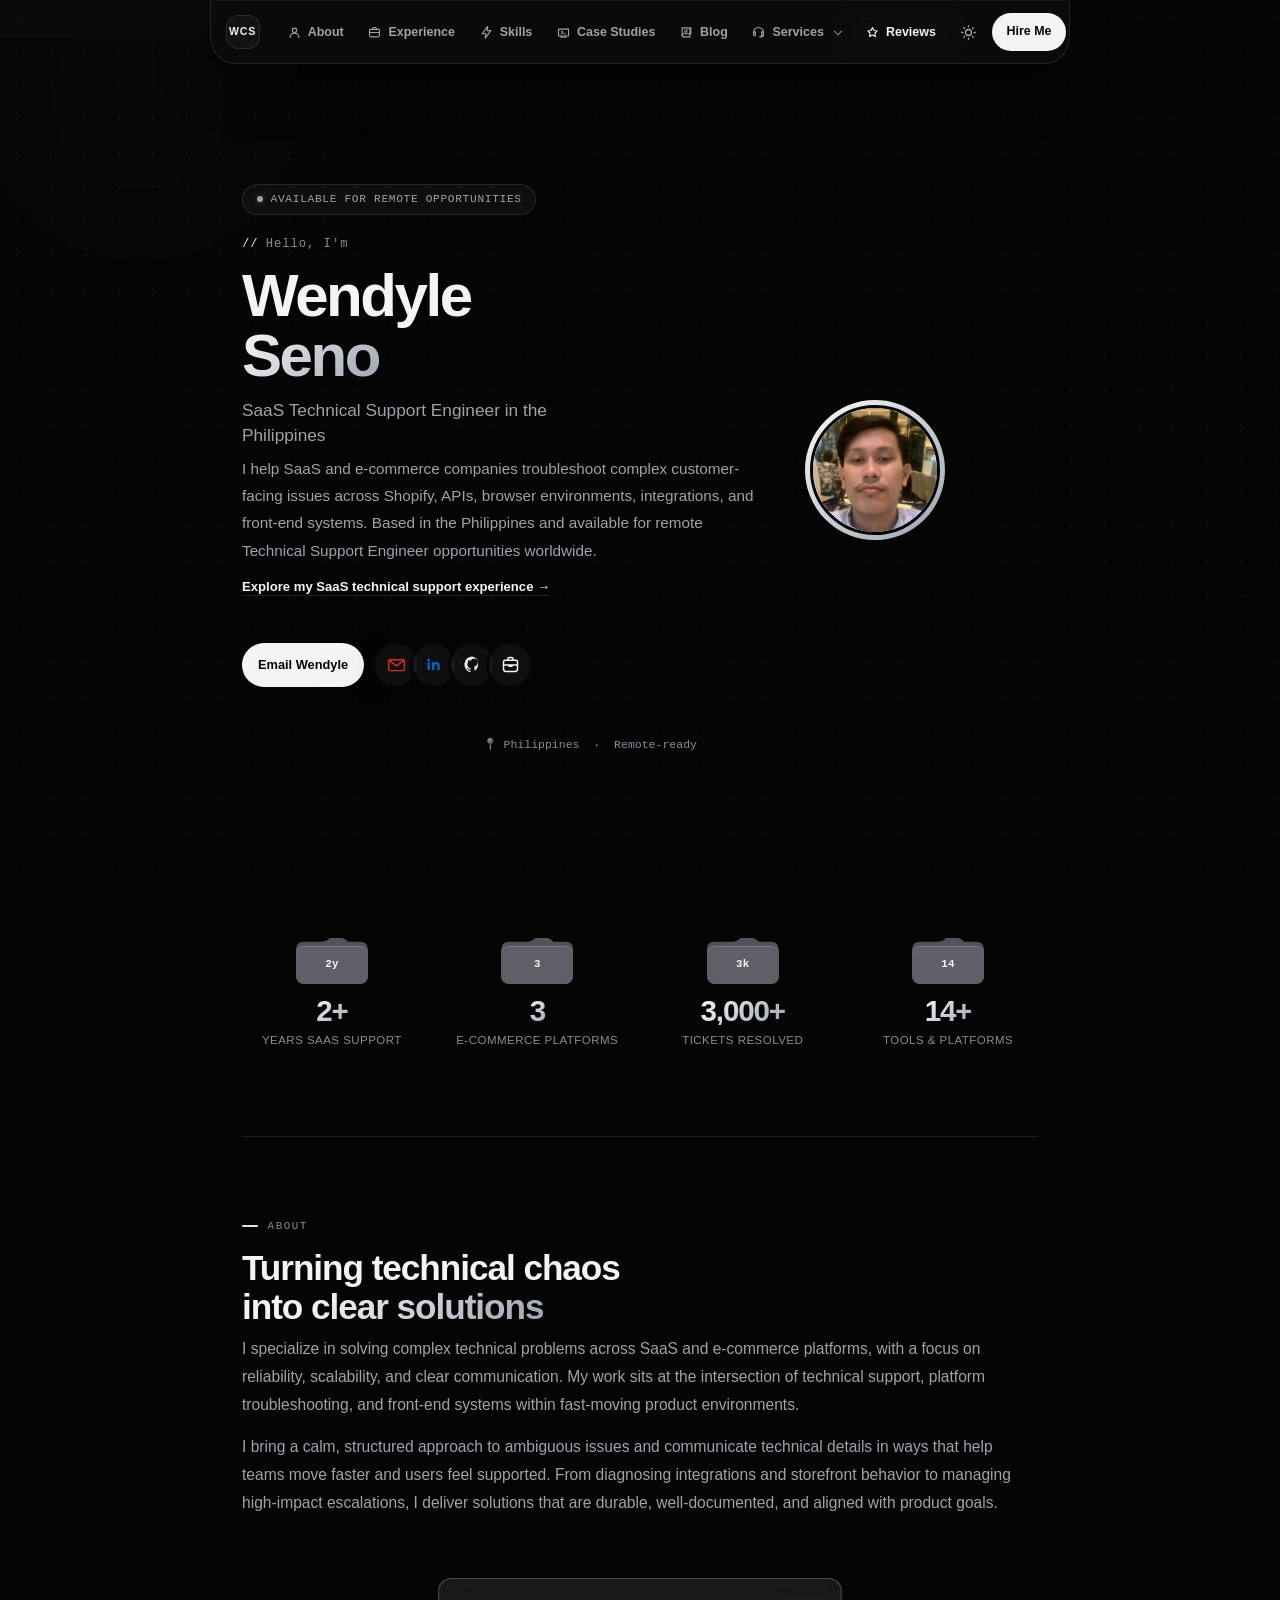
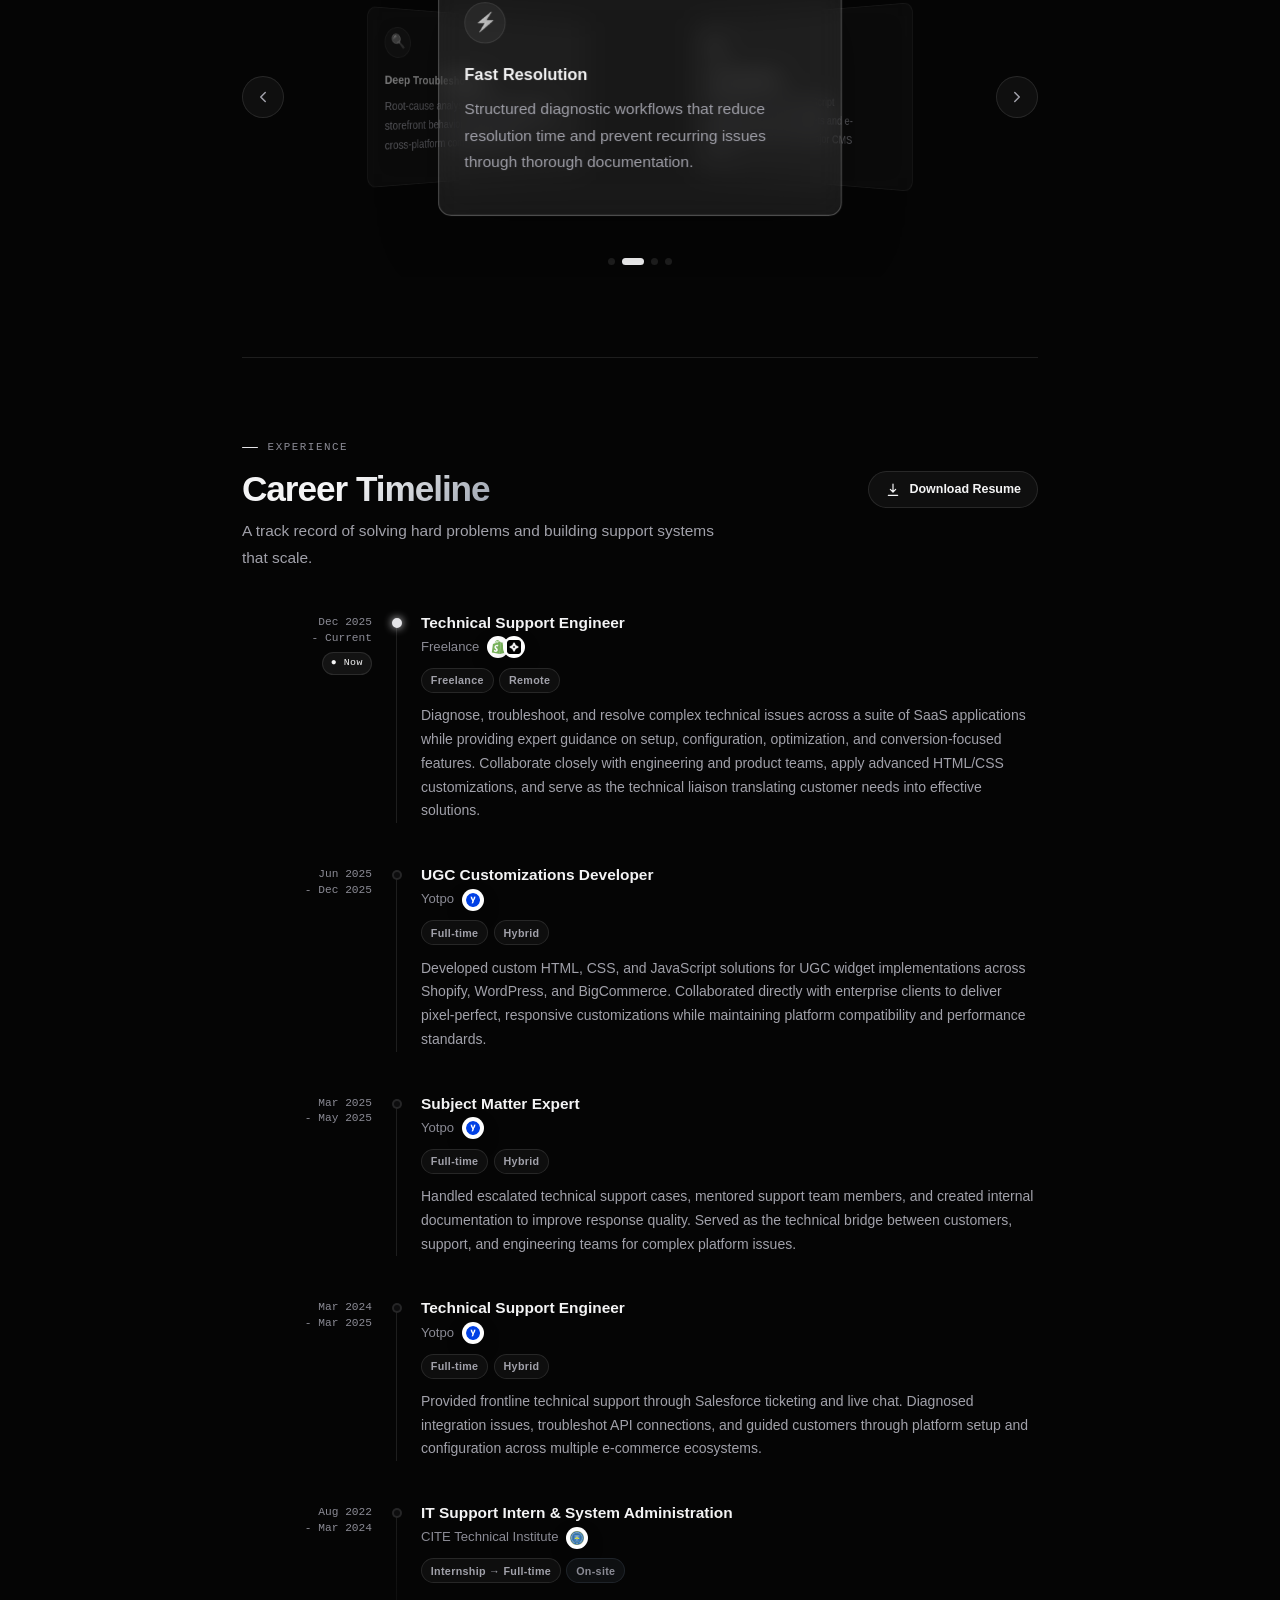
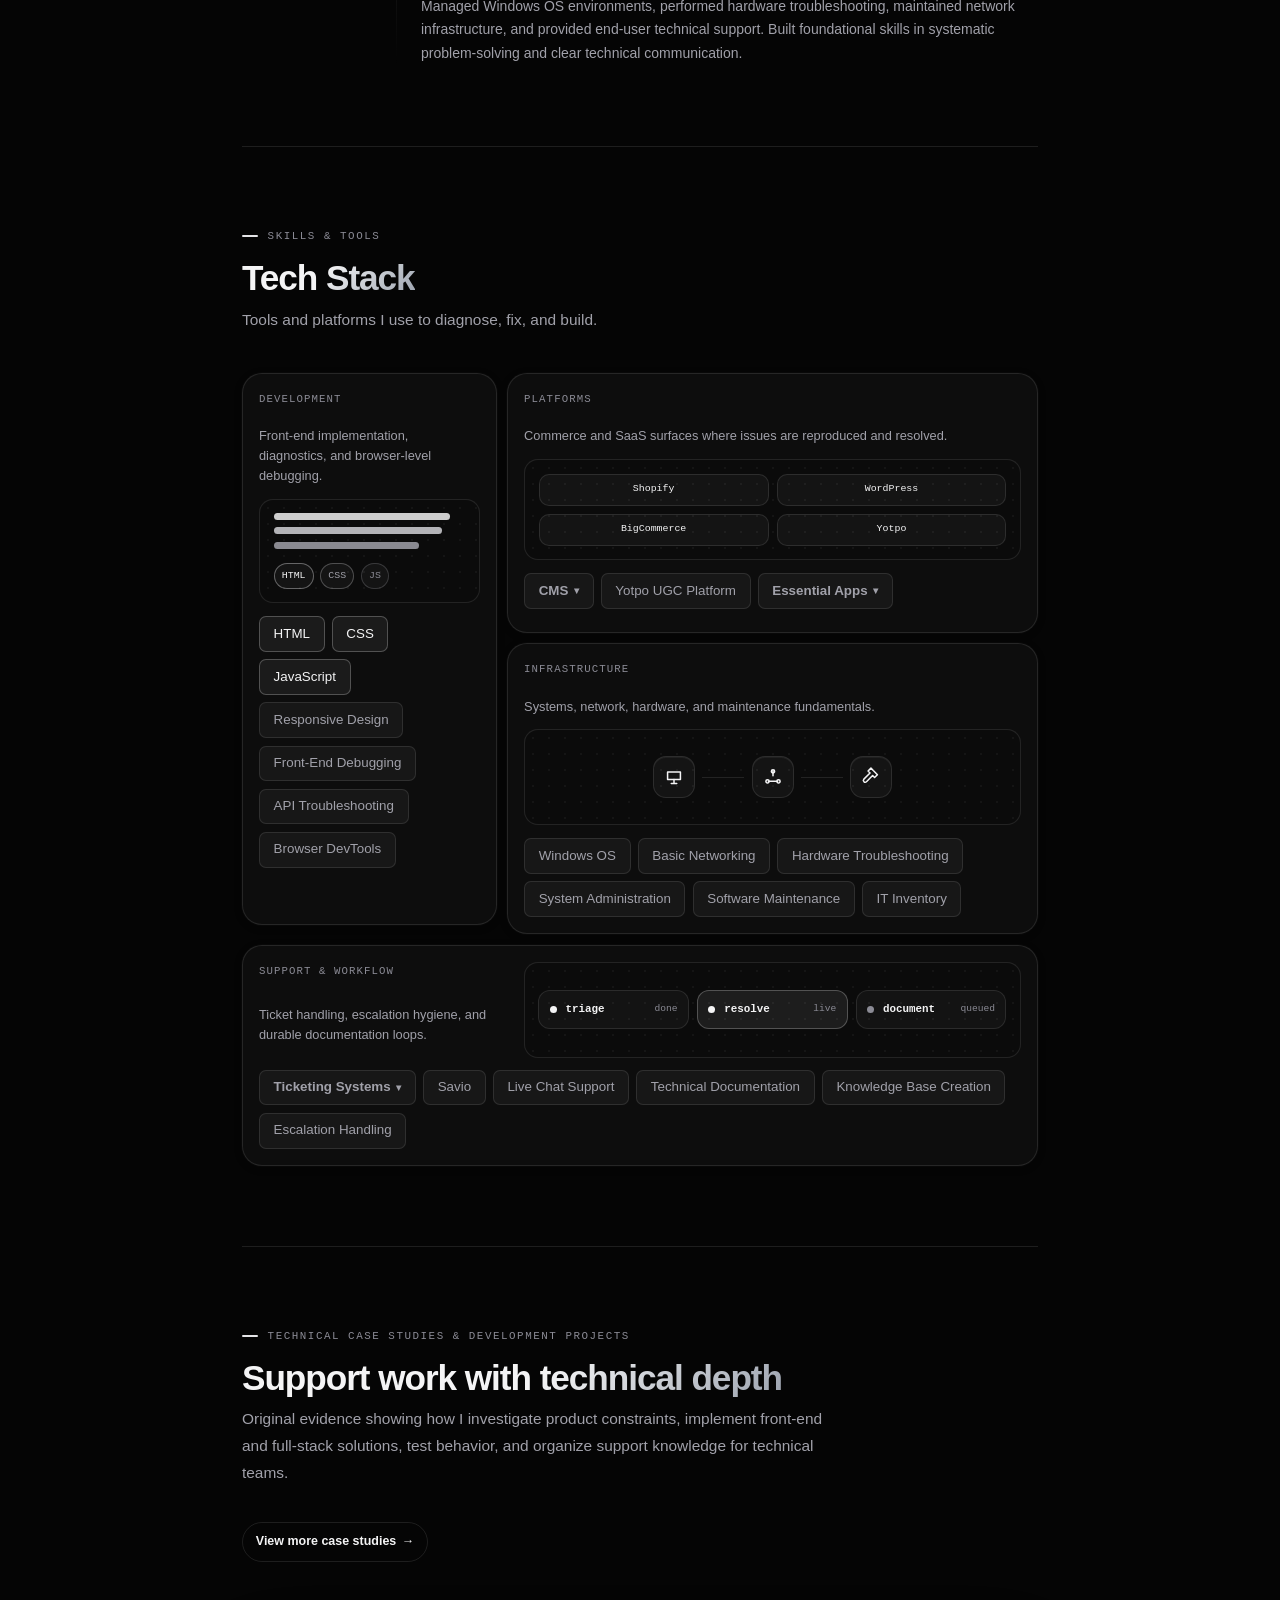
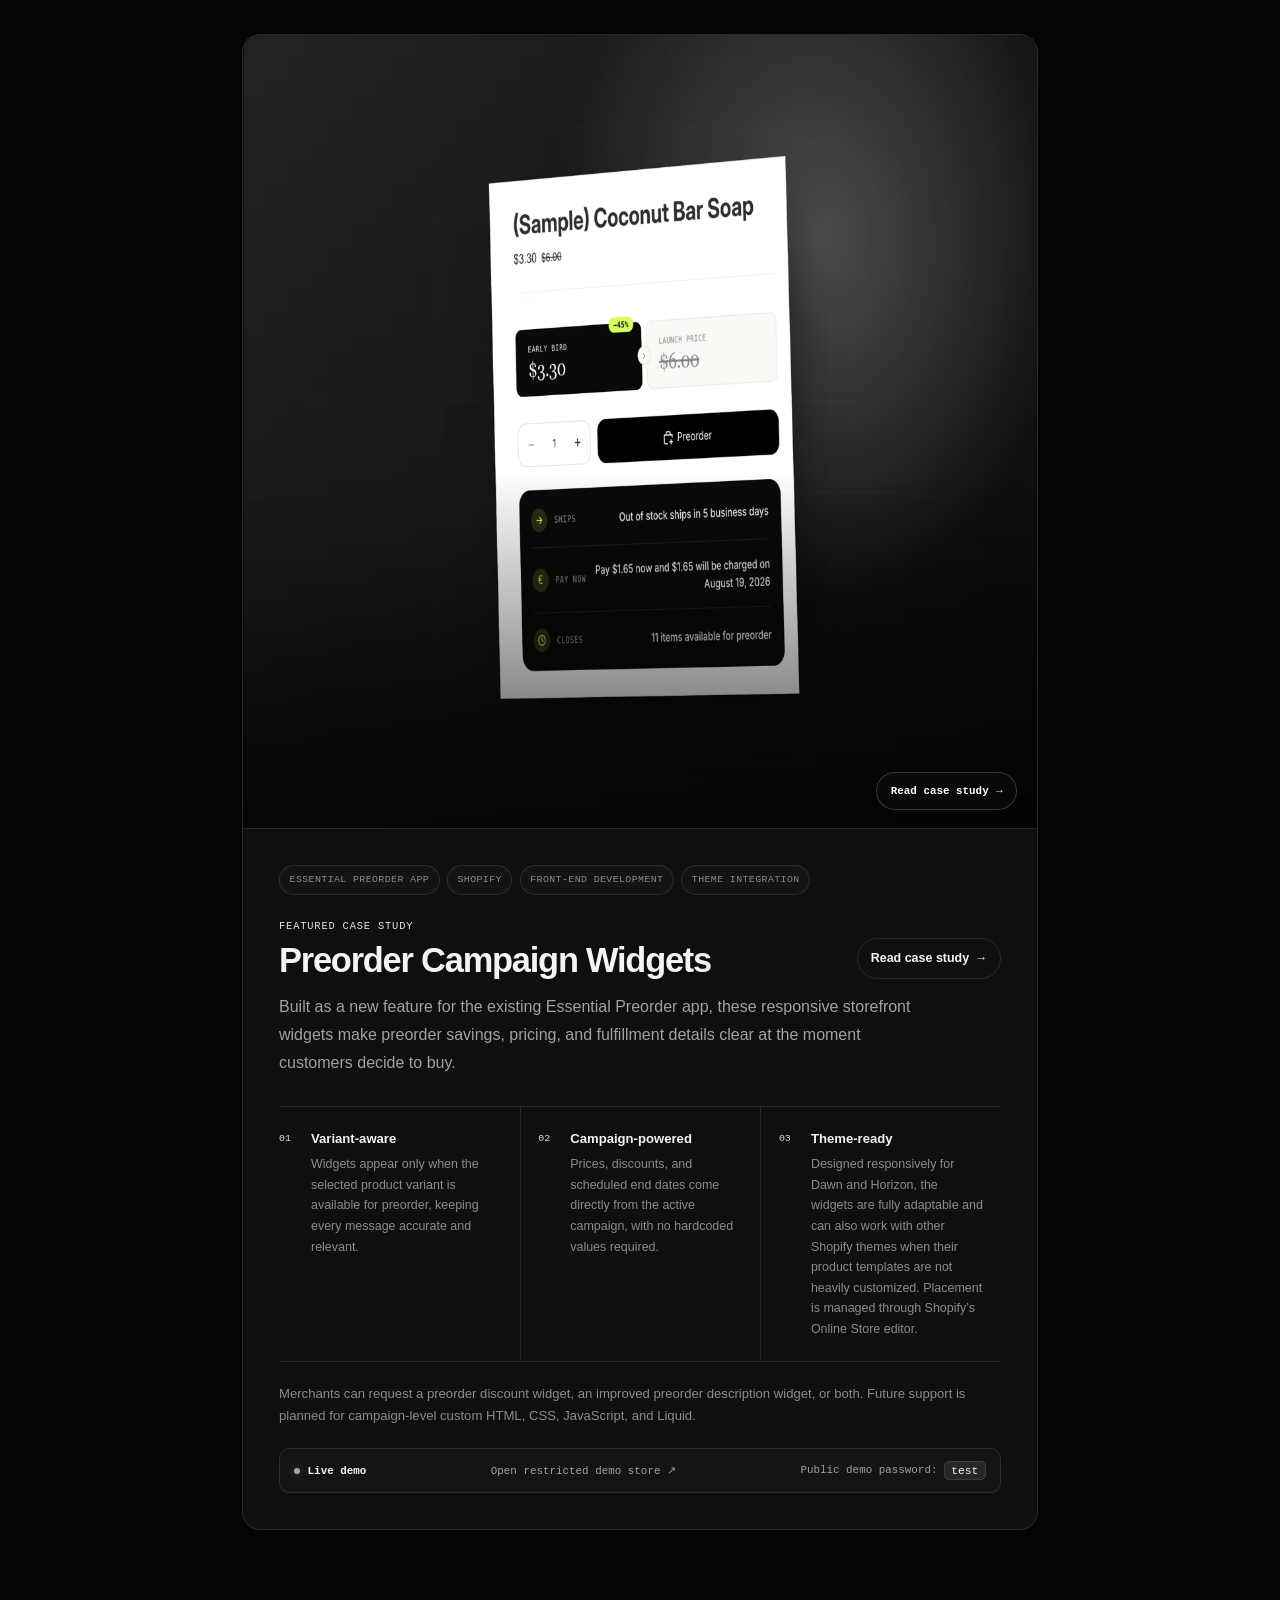
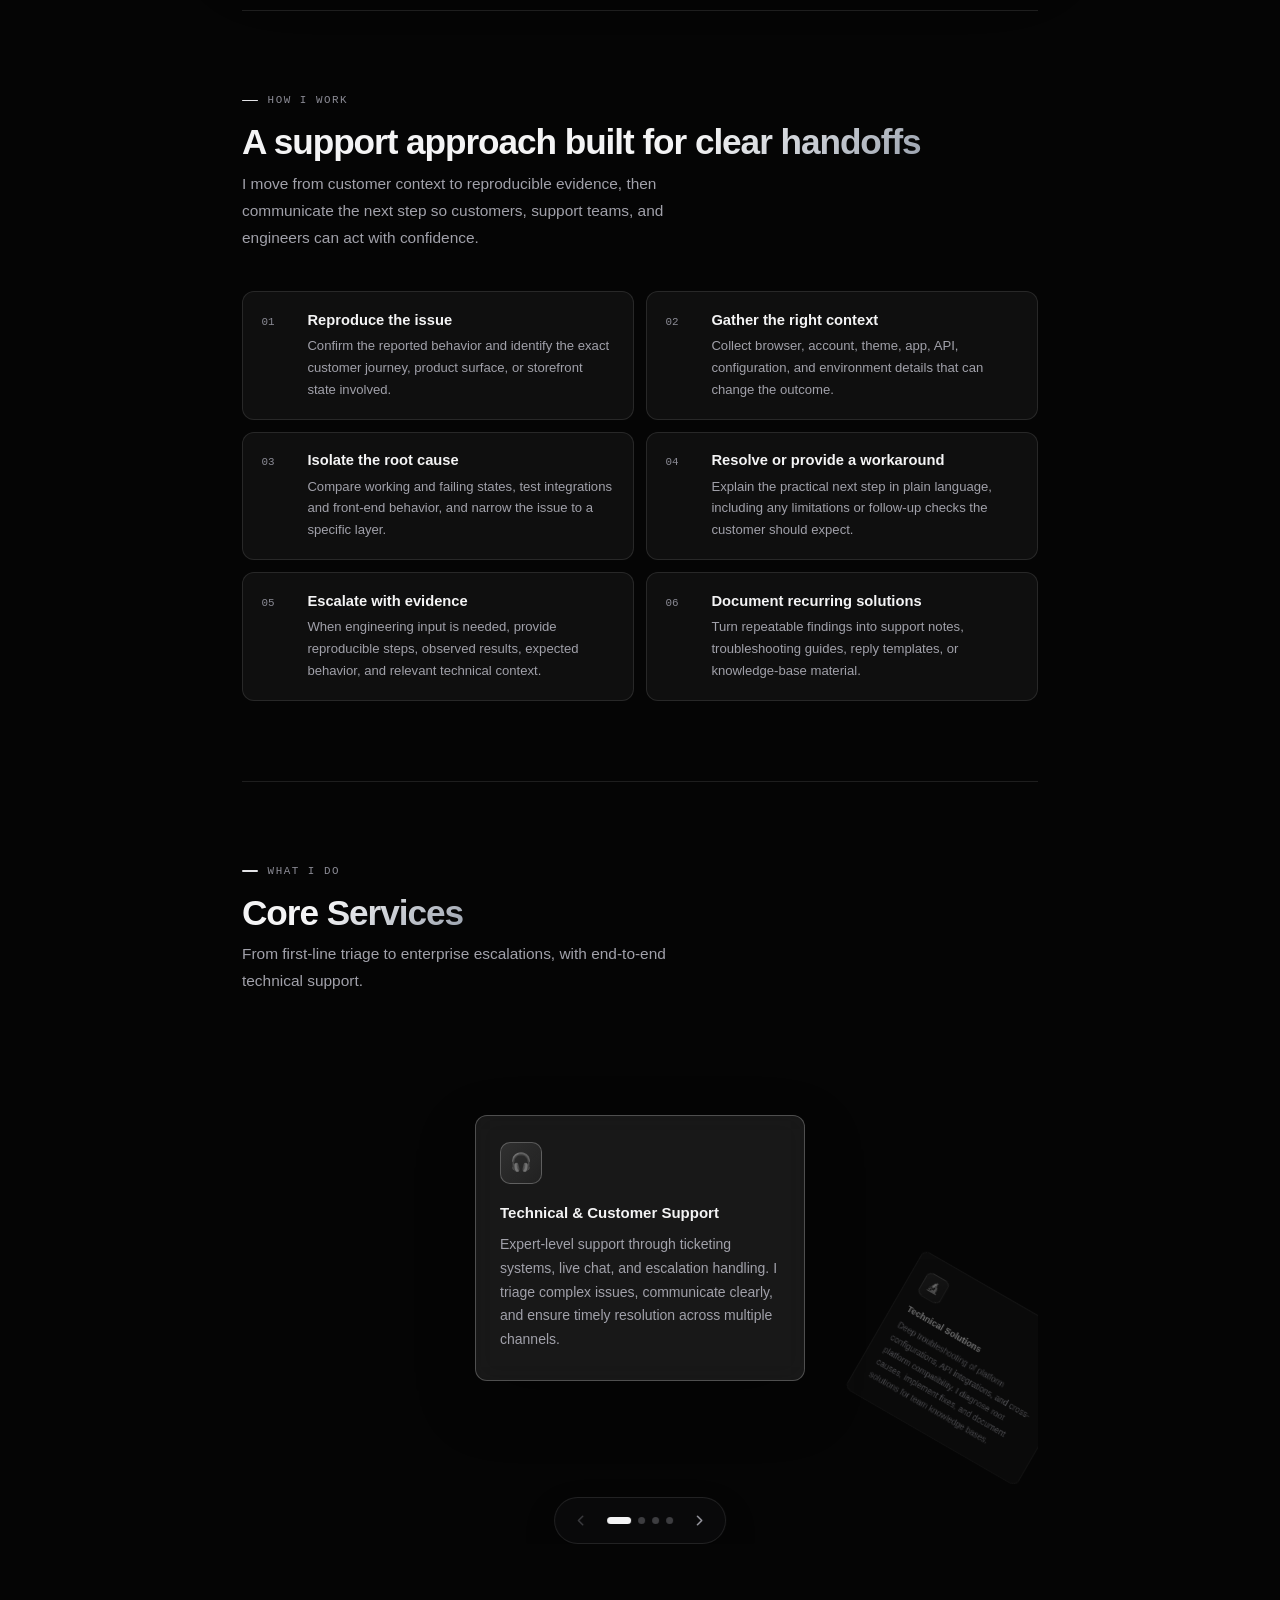
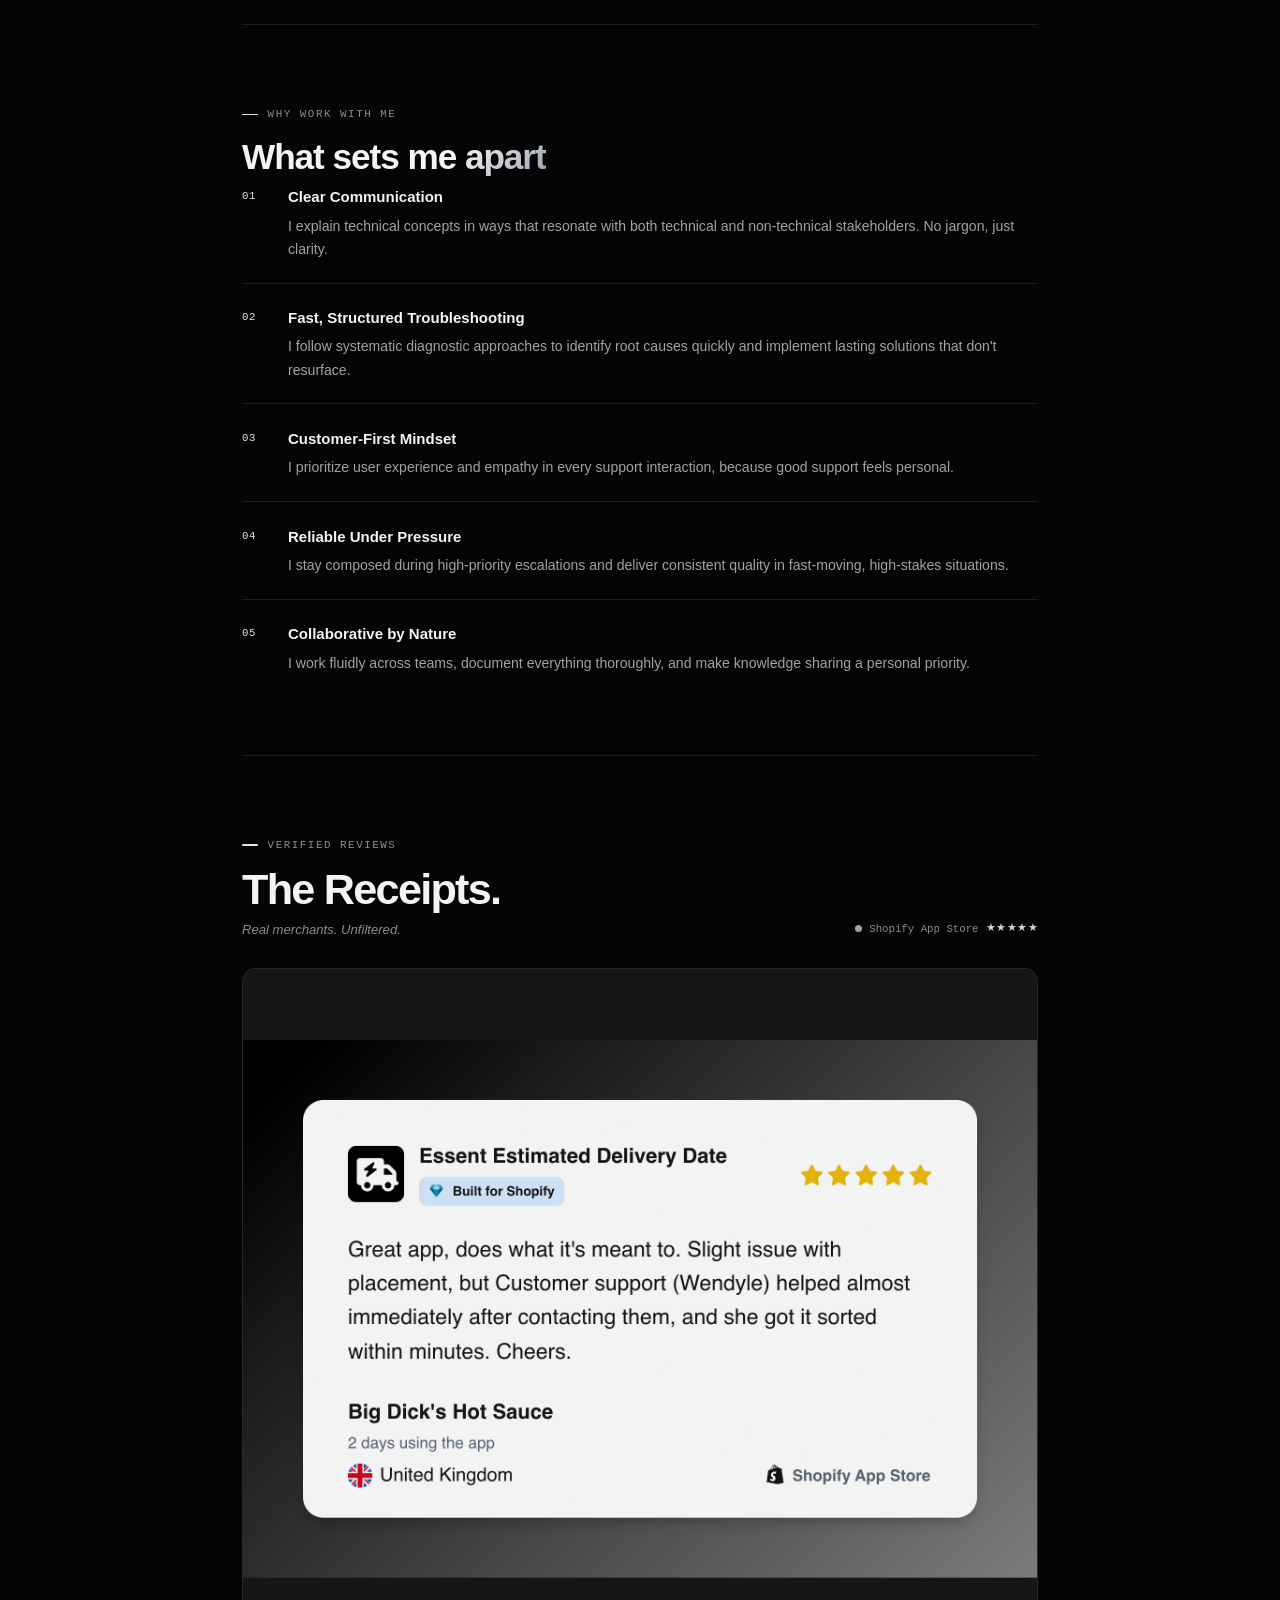
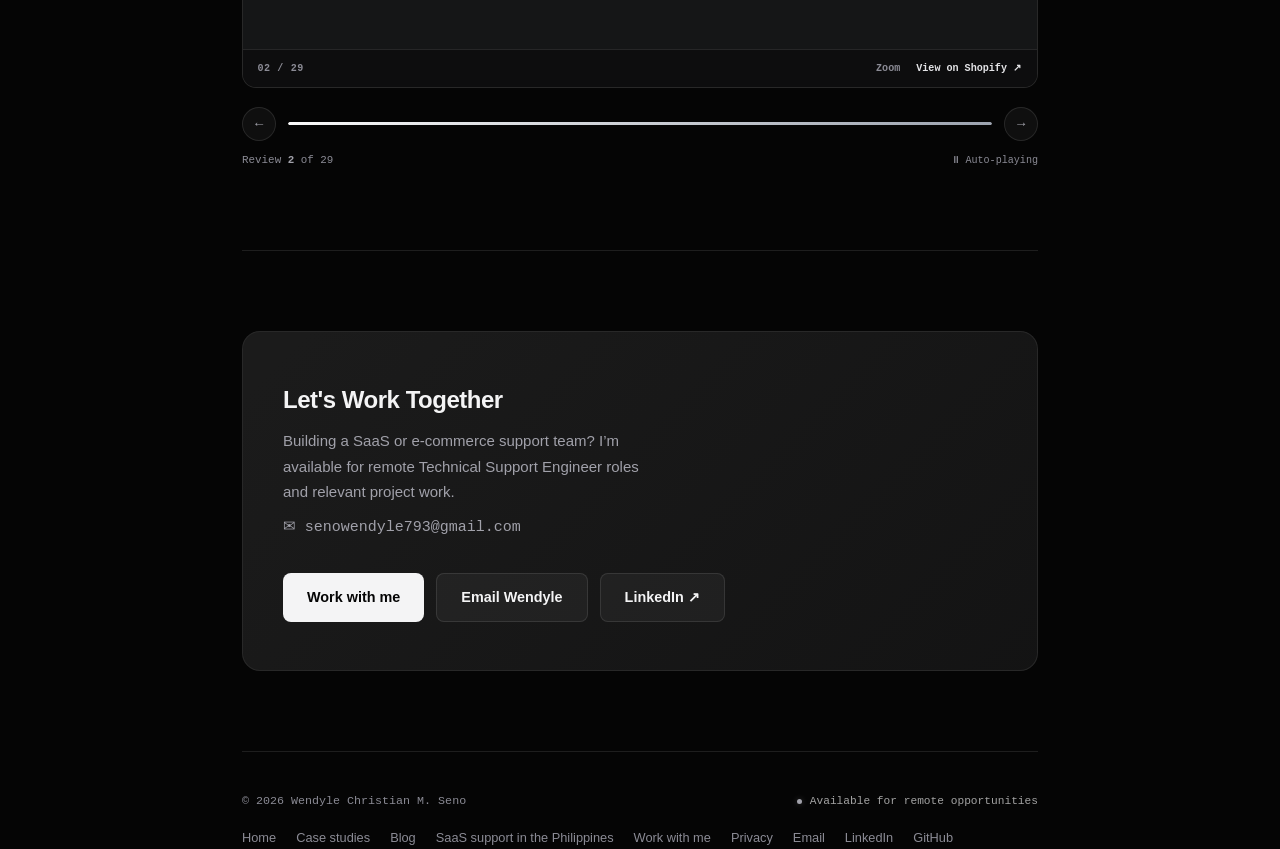
==== commit 705d25da: "Add eight Yotpo customer reviews" ====
--- a/index.html
+++ b/index.html
@@ -604,112 +604,152 @@
         </div>
       </div>
 
-      <!-- Unified carousel, all 21 reviews, all screen sizes -->
+      <!-- Unified carousel, all 29 reviews, all screen sizes -->
       <div class="rc-track" id="rc-track" role="list" aria-label="Reviews carousel">
 
-        <div class="rc-slide" role="listitem" aria-label="Review 1 of 21 from Petziverse">
+        <div class="rc-slide" role="listitem" aria-label="Review 1 of 29 from Petziverse">
           <a class="rc-review-link" href="https://apps.shopify.com/reviews/2119214" target="_blank" rel="noopener noreferrer" aria-label="Open Petziverse review on Shopify" data-analytics-event="review_source_click" data-review-id="2119214"><img class="rc-img" src="assets/review/shopify-review-2119214.webp" alt="Five-star Shopify App Store review from Petziverse for Essent Estimated Delivery Date" loading="lazy" decoding="async" width="1696" height="1076"></a>
-          <div class="rc-bar"><span class="rc-bar-num">01 / 21</span><div class="rc-bar-actions"><button class="rc-zoom-btn" type="button" aria-label="Enlarge Petziverse review">Zoom</button><a class="rc-source-link" href="https://apps.shopify.com/reviews/2119214" target="_blank" rel="noopener noreferrer" data-analytics-event="review_source_click" data-review-id="2119214">View on Shopify ↗</a></div></div>
-        </div>
-
-        <div class="rc-slide" role="listitem" aria-label="Review 2 of 21 from Big Dick's Hot Sauce">
+          <div class="rc-bar"><span class="rc-bar-num">01 / 29</span><div class="rc-bar-actions"><button class="rc-zoom-btn" type="button" aria-label="Enlarge Petziverse review">Zoom</button><a class="rc-source-link" href="https://apps.shopify.com/reviews/2119214" target="_blank" rel="noopener noreferrer" data-analytics-event="review_source_click" data-review-id="2119214">View on Shopify ↗</a></div></div>
+        </div>
+
+        <div class="rc-slide" role="listitem" aria-label="Review 2 of 29 from Big Dick's Hot Sauce">
           <a class="rc-review-link" href="https://apps.shopify.com/reviews/2117428" target="_blank" rel="noopener noreferrer" aria-label="Open Big Dick's Hot Sauce review on Shopify" data-analytics-event="review_source_click" data-review-id="2117428"><img class="rc-img" src="assets/review/shopify-review-2117428.webp" alt="Five-star Shopify App Store review from Big Dick's Hot Sauce for Essent Estimated Delivery Date" loading="lazy" decoding="async" width="1696" height="1148"></a>
-          <div class="rc-bar"><span class="rc-bar-num">02 / 21</span><div class="rc-bar-actions"><button class="rc-zoom-btn" type="button" aria-label="Enlarge Big Dick's Hot Sauce review">Zoom</button><a class="rc-source-link" href="https://apps.shopify.com/reviews/2117428" target="_blank" rel="noopener noreferrer" data-analytics-event="review_source_click" data-review-id="2117428">View on Shopify ↗</a></div></div>
-        </div>
-
-        <div class="rc-slide" role="listitem" aria-label="Review 3 of 21 from Eazylift">
+          <div class="rc-bar"><span class="rc-bar-num">02 / 29</span><div class="rc-bar-actions"><button class="rc-zoom-btn" type="button" aria-label="Enlarge Big Dick's Hot Sauce review">Zoom</button><a class="rc-source-link" href="https://apps.shopify.com/reviews/2117428" target="_blank" rel="noopener noreferrer" data-analytics-event="review_source_click" data-review-id="2117428">View on Shopify ↗</a></div></div>
+        </div>
+
+        <div class="rc-slide" role="listitem" aria-label="Review 3 of 29 from Eazylift">
           <a class="rc-review-link" href="https://apps.shopify.com/reviews/2115861" target="_blank" rel="noopener noreferrer" aria-label="Open Eazylift review on Shopify" data-analytics-event="review_source_click" data-review-id="2115861"><img class="rc-img" src="assets/review/shopify-review-2115861.webp" alt="Five-star Shopify App Store review from Eazylift for Essential Trust Badges and Icons" loading="lazy" decoding="async" width="1696" height="1003"></a>
-          <div class="rc-bar"><span class="rc-bar-num">03 / 21</span><div class="rc-bar-actions"><button class="rc-zoom-btn" type="button" aria-label="Enlarge Eazylift review">Zoom</button><a class="rc-source-link" href="https://apps.shopify.com/reviews/2115861" target="_blank" rel="noopener noreferrer" data-analytics-event="review_source_click" data-review-id="2115861">View on Shopify ↗</a></div></div>
-        </div>
-
-        <div class="rc-slide" role="listitem" aria-label="Review 4 of 21 from Blendé Hair UAE">
+          <div class="rc-bar"><span class="rc-bar-num">03 / 29</span><div class="rc-bar-actions"><button class="rc-zoom-btn" type="button" aria-label="Enlarge Eazylift review">Zoom</button><a class="rc-source-link" href="https://apps.shopify.com/reviews/2115861" target="_blank" rel="noopener noreferrer" data-analytics-event="review_source_click" data-review-id="2115861">View on Shopify ↗</a></div></div>
+        </div>
+
+        <div class="rc-slide" role="listitem" aria-label="Review 4 of 29 from Blendé Hair UAE">
           <a class="rc-review-link" href="https://apps.shopify.com/reviews/2116164" target="_blank" rel="noopener noreferrer" aria-label="Open Blendé Hair UAE review on Shopify" data-analytics-event="review_source_click" data-review-id="2116164"><img class="rc-img" src="assets/review/shopify-review-2116164.webp" alt="Five-star Shopify App Store review from Blendé Hair UAE for Essential Upsell and Cross Sell" loading="lazy" decoding="async" width="1696" height="1148"></a>
-          <div class="rc-bar"><span class="rc-bar-num">04 / 21</span><div class="rc-bar-actions"><button class="rc-zoom-btn" type="button" aria-label="Enlarge Blendé Hair UAE review">Zoom</button><a class="rc-source-link" href="https://apps.shopify.com/reviews/2116164" target="_blank" rel="noopener noreferrer" data-analytics-event="review_source_click" data-review-id="2116164">View on Shopify ↗</a></div></div>
-        </div>
-
-        <div class="rc-slide" role="listitem" aria-label="Review 5 of 21 from Flower Delivery Hong Kong">
+          <div class="rc-bar"><span class="rc-bar-num">04 / 29</span><div class="rc-bar-actions"><button class="rc-zoom-btn" type="button" aria-label="Enlarge Blendé Hair UAE review">Zoom</button><a class="rc-source-link" href="https://apps.shopify.com/reviews/2116164" target="_blank" rel="noopener noreferrer" data-analytics-event="review_source_click" data-review-id="2116164">View on Shopify ↗</a></div></div>
+        </div>
+
+        <div class="rc-slide" role="listitem" aria-label="Review 5 of 29 from Flower Delivery Hong Kong">
           <a class="rc-review-link" href="https://apps.shopify.com/reviews/2096795" target="_blank" rel="noopener noreferrer" aria-label="Open Flower Delivery Hong Kong review on Shopify" data-analytics-event="review_source_click" data-review-id="2096795"><img class="rc-img" src="assets/review/shopify-review-2096795.webp" alt="Five-star Shopify App Store review from Flower Delivery Hong Kong for Essential Countdown Timer Bar" loading="lazy" decoding="async" width="1696" height="990"></a>
-          <div class="rc-bar"><span class="rc-bar-num">05 / 21</span><div class="rc-bar-actions"><button class="rc-zoom-btn" type="button" aria-label="Enlarge Flower Delivery Hong Kong review">Zoom</button><a class="rc-source-link" href="https://apps.shopify.com/reviews/2096795" target="_blank" rel="noopener noreferrer" data-analytics-event="review_source_click" data-review-id="2096795">View on Shopify ↗</a></div></div>
-        </div>
-
-        <div class="rc-slide" role="listitem" aria-label="Review 6 of 21 from Audiolithe">
+          <div class="rc-bar"><span class="rc-bar-num">05 / 29</span><div class="rc-bar-actions"><button class="rc-zoom-btn" type="button" aria-label="Enlarge Flower Delivery Hong Kong review">Zoom</button><a class="rc-source-link" href="https://apps.shopify.com/reviews/2096795" target="_blank" rel="noopener noreferrer" data-analytics-event="review_source_click" data-review-id="2096795">View on Shopify ↗</a></div></div>
+        </div>
+
+        <div class="rc-slide" role="listitem" aria-label="Review 6 of 29 from Audiolithe">
           <a class="rc-review-link" href="https://apps.shopify.com/reviews/1685035" target="_blank" rel="noopener noreferrer" aria-label="Open Audiolithe review on Shopify" data-analytics-event="review_source_click" data-review-id="1685035"><img class="rc-img" src="assets/review/shopify-review-1685035.webp" alt="Five-star Shopify App Store review from Audiolithe for Essential Upsell and Cross Sell" loading="lazy" decoding="async" width="1696" height="1276"></a>
-          <div class="rc-bar"><span class="rc-bar-num">06 / 21</span><div class="rc-bar-actions"><button class="rc-zoom-btn" type="button" aria-label="Enlarge Audiolithe review">Zoom</button><a class="rc-source-link" href="https://apps.shopify.com/reviews/1685035" target="_blank" rel="noopener noreferrer" data-analytics-event="review_source_click" data-review-id="1685035">View on Shopify ↗</a></div></div>
-        </div>
-
-        <div class="rc-slide" role="listitem" aria-label="Review 7 of 21 from Naughty But Nice">
+          <div class="rc-bar"><span class="rc-bar-num">06 / 29</span><div class="rc-bar-actions"><button class="rc-zoom-btn" type="button" aria-label="Enlarge Audiolithe review">Zoom</button><a class="rc-source-link" href="https://apps.shopify.com/reviews/1685035" target="_blank" rel="noopener noreferrer" data-analytics-event="review_source_click" data-review-id="1685035">View on Shopify ↗</a></div></div>
+        </div>
+
+        <div class="rc-slide" role="listitem" aria-label="Review 7 of 29 from Naughty But Nice">
           <a class="rc-review-link" href="https://apps.shopify.com/reviews/2082729" target="_blank" rel="noopener noreferrer" aria-label="Open Naughty But Nice review on Shopify" data-analytics-event="review_source_click" data-review-id="2082729"><img class="rc-img" src="assets/review/shopify-review-2082729.webp" alt="Five-star Shopify App Store review from Naughty But Nice for Essent Estimated Delivery Date" loading="lazy" decoding="async" width="1696" height="1003"></a>
-          <div class="rc-bar"><span class="rc-bar-num">07 / 21</span><div class="rc-bar-actions"><button class="rc-zoom-btn" type="button" aria-label="Enlarge Naughty But Nice review">Zoom</button><a class="rc-source-link" href="https://apps.shopify.com/reviews/2082729" target="_blank" rel="noopener noreferrer" data-analytics-event="review_source_click" data-review-id="2082729">View on Shopify ↗</a></div></div>
-        </div>
-
-        <div class="rc-slide" role="listitem" aria-label="Review 8 of 21 from Mumba">
+          <div class="rc-bar"><span class="rc-bar-num">07 / 29</span><div class="rc-bar-actions"><button class="rc-zoom-btn" type="button" aria-label="Enlarge Naughty But Nice review">Zoom</button><a class="rc-source-link" href="https://apps.shopify.com/reviews/2082729" target="_blank" rel="noopener noreferrer" data-analytics-event="review_source_click" data-review-id="2082729">View on Shopify ↗</a></div></div>
+        </div>
+
+        <div class="rc-slide" role="listitem" aria-label="Review 8 of 29 from Mumba">
           <a class="rc-review-link" href="https://apps.shopify.com/reviews/2030346" target="_blank" rel="noopener noreferrer" aria-label="Open Mumba review on Shopify" data-analytics-event="review_source_click" data-review-id="2030346"><img class="rc-img" src="assets/review/shopify-review-2030346.webp" alt="Five-star Shopify App Store review from Mumba for Essent Preorder Back in Stock" loading="lazy" decoding="async" width="1696" height="930"></a>
-          <div class="rc-bar"><span class="rc-bar-num">08 / 21</span><div class="rc-bar-actions"><button class="rc-zoom-btn" type="button" aria-label="Enlarge Mumba review">Zoom</button><a class="rc-source-link" href="https://apps.shopify.com/reviews/2030346" target="_blank" rel="noopener noreferrer" data-analytics-event="review_source_click" data-review-id="2030346">View on Shopify ↗</a></div></div>
-        </div>
-
-        <div class="rc-slide" role="listitem" aria-label="Review 9 of 21 from Matthews Cleaning Company">
+          <div class="rc-bar"><span class="rc-bar-num">08 / 29</span><div class="rc-bar-actions"><button class="rc-zoom-btn" type="button" aria-label="Enlarge Mumba review">Zoom</button><a class="rc-source-link" href="https://apps.shopify.com/reviews/2030346" target="_blank" rel="noopener noreferrer" data-analytics-event="review_source_click" data-review-id="2030346">View on Shopify ↗</a></div></div>
+        </div>
+
+        <div class="rc-slide" role="listitem" aria-label="Review 9 of 29 from Matthews Cleaning Company">
           <a class="rc-review-link" href="https://apps.shopify.com/reviews/2017634" target="_blank" rel="noopener noreferrer" aria-label="Open Matthews Cleaning Company review on Shopify" data-analytics-event="review_source_click" data-review-id="2017634"><img class="rc-img" src="assets/review/shopify-review-2017634.webp" alt="Five-star Shopify App Store review from Matthews Cleaning Company for Essential Free Shipping Bar" loading="lazy" decoding="async" width="1696" height="990"></a>
-          <div class="rc-bar"><span class="rc-bar-num">09 / 21</span><div class="rc-bar-actions"><button class="rc-zoom-btn" type="button" aria-label="Enlarge Matthews Cleaning Company review">Zoom</button><a class="rc-source-link" href="https://apps.shopify.com/reviews/2017634" target="_blank" rel="noopener noreferrer" data-analytics-event="review_source_click" data-review-id="2017634">View on Shopify ↗</a></div></div>
-        </div>
-
-        <div class="rc-slide" role="listitem" aria-label="Review 10 of 21 from Apples of Gold">
+          <div class="rc-bar"><span class="rc-bar-num">09 / 29</span><div class="rc-bar-actions"><button class="rc-zoom-btn" type="button" aria-label="Enlarge Matthews Cleaning Company review">Zoom</button><a class="rc-source-link" href="https://apps.shopify.com/reviews/2017634" target="_blank" rel="noopener noreferrer" data-analytics-event="review_source_click" data-review-id="2017634">View on Shopify ↗</a></div></div>
+        </div>
+
+        <div class="rc-slide" role="listitem" aria-label="Review 10 of 29 from Apples of Gold">
           <a class="rc-review-link" href="https://apps.shopify.com/reviews/2223015" target="_blank" rel="noopener noreferrer" aria-label="Open Apples of Gold review on Shopify" data-analytics-event="review_source_click" data-review-id="2223015"><img class="rc-img" src="assets/review/shopify-review-2223015.webp" alt="Five-star Shopify App Store review from Apples of Gold for Essent Cart Drawer Cart Upsell" loading="lazy" decoding="async" width="1696" height="1148"></a>
-          <div class="rc-bar"><span class="rc-bar-num">10 / 21</span><div class="rc-bar-actions"><button class="rc-zoom-btn" type="button" aria-label="Enlarge Apples of Gold review">Zoom</button><a class="rc-source-link" href="https://apps.shopify.com/reviews/2223015" target="_blank" rel="noopener noreferrer" data-analytics-event="review_source_click" data-review-id="2223015">View on Shopify ↗</a></div></div>
-        </div>
-
-        <div class="rc-slide" role="listitem" aria-label="Review 11 of 21 from Unleashed Beauty">
+          <div class="rc-bar"><span class="rc-bar-num">10 / 29</span><div class="rc-bar-actions"><button class="rc-zoom-btn" type="button" aria-label="Enlarge Apples of Gold review">Zoom</button><a class="rc-source-link" href="https://apps.shopify.com/reviews/2223015" target="_blank" rel="noopener noreferrer" data-analytics-event="review_source_click" data-review-id="2223015">View on Shopify ↗</a></div></div>
+        </div>
+
+        <div class="rc-slide" role="listitem" aria-label="Review 11 of 29 from Unleashed Beauty">
           <a class="rc-review-link" href="https://apps.shopify.com/reviews/2356185" target="_blank" rel="noopener noreferrer" aria-label="Open Unleashed Beauty review on Shopify" data-analytics-event="review_source_click" data-review-id="2356185"><img class="rc-img" src="assets/review/shopify-review-2356185.webp" alt="Five-star Shopify App Store review from Unleashed Beauty for Essent Loyalty Program Rewards" loading="lazy" decoding="async" width="1696" height="1812"></a>
-          <div class="rc-bar"><span class="rc-bar-num">11 / 21</span><div class="rc-bar-actions"><button class="rc-zoom-btn" type="button" aria-label="Enlarge Unleashed Beauty review">Zoom</button><a class="rc-source-link" href="https://apps.shopify.com/reviews/2356185" target="_blank" rel="noopener noreferrer" data-analytics-event="review_source_click" data-review-id="2356185">View on Shopify ↗</a></div></div>
-        </div>
-
-        <div class="rc-slide" role="listitem" aria-label="Review 12 of 21 from FIXCOMART">
+          <div class="rc-bar"><span class="rc-bar-num">11 / 29</span><div class="rc-bar-actions"><button class="rc-zoom-btn" type="button" aria-label="Enlarge Unleashed Beauty review">Zoom</button><a class="rc-source-link" href="https://apps.shopify.com/reviews/2356185" target="_blank" rel="noopener noreferrer" data-analytics-event="review_source_click" data-review-id="2356185">View on Shopify ↗</a></div></div>
+        </div>
+
+        <div class="rc-slide" role="listitem" aria-label="Review 12 of 29 from FIXCOMART">
           <a class="rc-review-link" href="https://apps.shopify.com/reviews/2182511" target="_blank" rel="noopener noreferrer" aria-label="Open FIXCOMART review on Shopify" data-analytics-event="review_source_click" data-review-id="2182511"><img class="rc-img" src="assets/review/shopify-review-2182511.webp" alt="Five-star Shopify App Store review from FIXCOMART for Essent Loyalty Program Rewards" loading="lazy" decoding="async" width="1696" height="1785"></a>
-          <div class="rc-bar"><span class="rc-bar-num">12 / 21</span><div class="rc-bar-actions"><button class="rc-zoom-btn" type="button" aria-label="Enlarge FIXCOMART review">Zoom</button><a class="rc-source-link" href="https://apps.shopify.com/reviews/2182511" target="_blank" rel="noopener noreferrer" data-analytics-event="review_source_click" data-review-id="2182511">View on Shopify ↗</a></div></div>
-        </div>
-
-        <div class="rc-slide" role="listitem" aria-label="Review 13 of 21 from The Laughing Pug Coffee Co">
+          <div class="rc-bar"><span class="rc-bar-num">12 / 29</span><div class="rc-bar-actions"><button class="rc-zoom-btn" type="button" aria-label="Enlarge FIXCOMART review">Zoom</button><a class="rc-source-link" href="https://apps.shopify.com/reviews/2182511" target="_blank" rel="noopener noreferrer" data-analytics-event="review_source_click" data-review-id="2182511">View on Shopify ↗</a></div></div>
+        </div>
+
+        <div class="rc-slide" role="listitem" aria-label="Review 13 of 29 from The Laughing Pug Coffee Co">
           <a class="rc-review-link" href="https://apps.shopify.com/reviews/2293026" target="_blank" rel="noopener noreferrer" aria-label="Open The Laughing Pug Coffee Co review on Shopify" data-analytics-event="review_source_click" data-review-id="2293026"><img class="rc-img" src="assets/review/shopify-review-2293026.webp" alt="Five-star Shopify App Store review from The Laughing Pug Coffee Co for Essent Cart Drawer Cart Upsell" loading="lazy" decoding="async" width="1696" height="2667"></a>
-          <div class="rc-bar"><span class="rc-bar-num">13 / 21</span><div class="rc-bar-actions"><button class="rc-zoom-btn" type="button" aria-label="Enlarge The Laughing Pug Coffee Co review">Zoom</button><a class="rc-source-link" href="https://apps.shopify.com/reviews/2293026" target="_blank" rel="noopener noreferrer" data-analytics-event="review_source_click" data-review-id="2293026">View on Shopify ↗</a></div></div>
-        </div>
-
-        <div class="rc-slide" role="listitem" aria-label="Review 14 of 21 from Mindful Marlo">
+          <div class="rc-bar"><span class="rc-bar-num">13 / 29</span><div class="rc-bar-actions"><button class="rc-zoom-btn" type="button" aria-label="Enlarge The Laughing Pug Coffee Co review">Zoom</button><a class="rc-source-link" href="https://apps.shopify.com/reviews/2293026" target="_blank" rel="noopener noreferrer" data-analytics-event="review_source_click" data-review-id="2293026">View on Shopify ↗</a></div></div>
+        </div>
+
+        <div class="rc-slide" role="listitem" aria-label="Review 14 of 29 from Mindful Marlo">
           <a class="rc-review-link" href="https://apps.shopify.com/reviews/2356687" target="_blank" rel="noopener noreferrer" aria-label="Open Mindful Marlo review on Shopify" data-analytics-event="review_source_click" data-review-id="2356687"><img class="rc-img" src="assets/review/shopify-review-2356687.webp" alt="Five-star Shopify App Store review from Mindful Marlo for Essential Upsell and Cross Sell" loading="lazy" decoding="async" width="1696" height="1076"></a>
-          <div class="rc-bar"><span class="rc-bar-num">14 / 21</span><div class="rc-bar-actions"><button class="rc-zoom-btn" type="button" aria-label="Enlarge Mindful Marlo review">Zoom</button><a class="rc-source-link" href="https://apps.shopify.com/reviews/2356687" target="_blank" rel="noopener noreferrer" data-analytics-event="review_source_click" data-review-id="2356687">View on Shopify ↗</a></div></div>
-        </div>
-
-        <div class="rc-slide" role="listitem" aria-label="Review 15 of 21 from Bloch Australia">
+          <div class="rc-bar"><span class="rc-bar-num">14 / 29</span><div class="rc-bar-actions"><button class="rc-zoom-btn" type="button" aria-label="Enlarge Mindful Marlo review">Zoom</button><a class="rc-source-link" href="https://apps.shopify.com/reviews/2356687" target="_blank" rel="noopener noreferrer" data-analytics-event="review_source_click" data-review-id="2356687">View on Shopify ↗</a></div></div>
+        </div>
+
+        <div class="rc-slide" role="listitem" aria-label="Review 15 of 29 from Bloch Australia">
           <a class="rc-review-link" href="https://apps.shopify.com/reviews/2344865" target="_blank" rel="noopener noreferrer" aria-label="Open Bloch Australia review on Shopify" data-analytics-event="review_source_click" data-review-id="2344865"><img class="rc-img" src="assets/review/shopify-review-2344865.webp" alt="Five-star Shopify App Store review from Bloch Australia for Essent Cart Drawer Cart Upsell" loading="lazy" decoding="async" width="1696" height="1494"></a>
-          <div class="rc-bar"><span class="rc-bar-num">15 / 21</span><div class="rc-bar-actions"><button class="rc-zoom-btn" type="button" aria-label="Enlarge Bloch Australia review">Zoom</button><a class="rc-source-link" href="https://apps.shopify.com/reviews/2344865" target="_blank" rel="noopener noreferrer" data-analytics-event="review_source_click" data-review-id="2344865">View on Shopify ↗</a></div></div>
-        </div>
-
-        <div class="rc-slide" role="listitem" aria-label="Review 16 of 21 from Crystal Destiny">
+          <div class="rc-bar"><span class="rc-bar-num">15 / 29</span><div class="rc-bar-actions"><button class="rc-zoom-btn" type="button" aria-label="Enlarge Bloch Australia review">Zoom</button><a class="rc-source-link" href="https://apps.shopify.com/reviews/2344865" target="_blank" rel="noopener noreferrer" data-analytics-event="review_source_click" data-review-id="2344865">View on Shopify ↗</a></div></div>
+        </div>
+
+        <div class="rc-slide" role="listitem" aria-label="Review 16 of 29 from Crystal Destiny">
           <a class="rc-review-link" href="https://apps.shopify.com/reviews/2336276" target="_blank" rel="noopener noreferrer" aria-label="Open Crystal Destiny review on Shopify" data-analytics-event="review_source_click" data-review-id="2336276"><img class="rc-img" src="assets/review/shopify-review-2336276.webp" alt="Five-star Shopify App Store review from Crystal Destiny for Essent Cart Drawer Cart Upsell" loading="lazy" decoding="async" width="1696" height="1221"></a>
-          <div class="rc-bar"><span class="rc-bar-num">16 / 21</span><div class="rc-bar-actions"><button class="rc-zoom-btn" type="button" aria-label="Enlarge Crystal Destiny review">Zoom</button><a class="rc-source-link" href="https://apps.shopify.com/reviews/2336276" target="_blank" rel="noopener noreferrer" data-analytics-event="review_source_click" data-review-id="2336276">View on Shopify ↗</a></div></div>
-        </div>
-
-        <div class="rc-slide" role="listitem" aria-label="Review 17 of 21 from Nexara Living">
+          <div class="rc-bar"><span class="rc-bar-num">16 / 29</span><div class="rc-bar-actions"><button class="rc-zoom-btn" type="button" aria-label="Enlarge Crystal Destiny review">Zoom</button><a class="rc-source-link" href="https://apps.shopify.com/reviews/2336276" target="_blank" rel="noopener noreferrer" data-analytics-event="review_source_click" data-review-id="2336276">View on Shopify ↗</a></div></div>
+        </div>
+
+        <div class="rc-slide" role="listitem" aria-label="Review 17 of 29 from Nexara Living">
           <a class="rc-review-link" href="https://apps.shopify.com/reviews/2218769" target="_blank" rel="noopener noreferrer" aria-label="Open Nexara Living review on Shopify" data-analytics-event="review_source_click" data-review-id="2218769"><img class="rc-img" src="assets/review/shopify-review-2218769.webp" alt="Five-star Shopify App Store review from Nexara Living for Essent Cart Drawer Cart Upsell" loading="lazy" decoding="async" width="1696" height="1003"></a>
-          <div class="rc-bar"><span class="rc-bar-num">17 / 21</span><div class="rc-bar-actions"><button class="rc-zoom-btn" type="button" aria-label="Enlarge Nexara Living review">Zoom</button><a class="rc-source-link" href="https://apps.shopify.com/reviews/2218769" target="_blank" rel="noopener noreferrer" data-analytics-event="review_source_click" data-review-id="2218769">View on Shopify ↗</a></div></div>
-        </div>
-
-        <div class="rc-slide" role="listitem" aria-label="Review 18 of 21 from BagIt">
+          <div class="rc-bar"><span class="rc-bar-num">17 / 29</span><div class="rc-bar-actions"><button class="rc-zoom-btn" type="button" aria-label="Enlarge Nexara Living review">Zoom</button><a class="rc-source-link" href="https://apps.shopify.com/reviews/2218769" target="_blank" rel="noopener noreferrer" data-analytics-event="review_source_click" data-review-id="2218769">View on Shopify ↗</a></div></div>
+        </div>
+
+        <div class="rc-slide" role="listitem" aria-label="Review 18 of 29 from BagIt">
           <a class="rc-review-link" href="https://apps.shopify.com/reviews/2221485" target="_blank" rel="noopener noreferrer" aria-label="Open BagIt review on Shopify" data-analytics-event="review_source_click" data-review-id="2221485"><img class="rc-img" src="assets/review/shopify-review-2221485.webp" alt="Five-star Shopify App Store review from BagIt for Essential Announcement Bar" loading="lazy" decoding="async" width="1696" height="1003"></a>
-          <div class="rc-bar"><span class="rc-bar-num">18 / 21</span><div class="rc-bar-actions"><button class="rc-zoom-btn" type="button" aria-label="Enlarge BagIt review">Zoom</button><a class="rc-source-link" href="https://apps.shopify.com/reviews/2221485" target="_blank" rel="noopener noreferrer" data-analytics-event="review_source_click" data-review-id="2221485">View on Shopify ↗</a></div></div>
-        </div>
-
-        <div class="rc-slide" role="listitem" aria-label="Review 19 of 21 from Granville Biomedical">
+          <div class="rc-bar"><span class="rc-bar-num">18 / 29</span><div class="rc-bar-actions"><button class="rc-zoom-btn" type="button" aria-label="Enlarge BagIt review">Zoom</button><a class="rc-source-link" href="https://apps.shopify.com/reviews/2221485" target="_blank" rel="noopener noreferrer" data-analytics-event="review_source_click" data-review-id="2221485">View on Shopify ↗</a></div></div>
+        </div>
+
+        <div class="rc-slide" role="listitem" aria-label="Review 19 of 29 from Granville Biomedical">
           <a class="rc-review-link" href="https://apps.shopify.com/reviews/2203144" target="_blank" rel="noopener noreferrer" aria-label="Open Granville Biomedical review on Shopify" data-analytics-event="review_source_click" data-review-id="2203144"><img class="rc-img" src="assets/review/shopify-review-2203144.webp" alt="Five-star Shopify App Store review from Granville Biomedical for Essent Preorder Back in Stock" loading="lazy" decoding="async" width="1696" height="1003"></a>
-          <div class="rc-bar"><span class="rc-bar-num">19 / 21</span><div class="rc-bar-actions"><button class="rc-zoom-btn" type="button" aria-label="Enlarge Granville Biomedical review">Zoom</button><a class="rc-source-link" href="https://apps.shopify.com/reviews/2203144" target="_blank" rel="noopener noreferrer" data-analytics-event="review_source_click" data-review-id="2203144">View on Shopify ↗</a></div></div>
-        </div>
-
-        <div class="rc-slide" role="listitem" aria-label="Review 20 of 21 from Rough In Co.">
+          <div class="rc-bar"><span class="rc-bar-num">19 / 29</span><div class="rc-bar-actions"><button class="rc-zoom-btn" type="button" aria-label="Enlarge Granville Biomedical review">Zoom</button><a class="rc-source-link" href="https://apps.shopify.com/reviews/2203144" target="_blank" rel="noopener noreferrer" data-analytics-event="review_source_click" data-review-id="2203144">View on Shopify ↗</a></div></div>
+        </div>
+
+        <div class="rc-slide" role="listitem" aria-label="Review 20 of 29 from Rough In Co.">
           <a class="rc-review-link" href="https://apps.shopify.com/reviews/2389447" target="_blank" rel="noopener noreferrer" aria-label="Open Rough In Co. review on Shopify" data-analytics-event="review_source_click" data-review-id="2389447"><img class="rc-img" src="assets/review/shopify-review-2389447.webp" alt="Five-star Shopify App Store review from Rough In Co. for Essential Free Shipping Bar" loading="lazy" decoding="async" width="1696" height="1135"></a>
-          <div class="rc-bar"><span class="rc-bar-num">20 / 21</span><div class="rc-bar-actions"><button class="rc-zoom-btn" type="button" aria-label="Enlarge Rough In Co. review">Zoom</button><a class="rc-source-link" href="https://apps.shopify.com/reviews/2389447" target="_blank" rel="noopener noreferrer" data-analytics-event="review_source_click" data-review-id="2389447">View on Shopify ↗</a></div></div>
-        </div>
-
-        <div class="rc-slide" role="listitem" aria-label="Review 21 of 21 from PONGBOT">
+          <div class="rc-bar"><span class="rc-bar-num">20 / 29</span><div class="rc-bar-actions"><button class="rc-zoom-btn" type="button" aria-label="Enlarge Rough In Co. review">Zoom</button><a class="rc-source-link" href="https://apps.shopify.com/reviews/2389447" target="_blank" rel="noopener noreferrer" data-analytics-event="review_source_click" data-review-id="2389447">View on Shopify ↗</a></div></div>
+        </div>
+
+        <div class="rc-slide" role="listitem" aria-label="Review 21 of 29 from PONGBOT">
           <a class="rc-review-link" href="https://apps.shopify.com/reviews/2389500" target="_blank" rel="noopener noreferrer" aria-label="Open PONGBOT review on Shopify" data-analytics-event="review_source_click" data-review-id="2389500"><img class="rc-img" src="assets/review/shopify-review-2389500.webp" alt="Five-star Shopify App Store review from PONGBOT for Essential Countdown Timer Bar" loading="lazy" decoding="async" width="1696" height="1208"></a>
-          <div class="rc-bar"><span class="rc-bar-num">21 / 21</span><div class="rc-bar-actions"><button class="rc-zoom-btn" type="button" aria-label="Enlarge PONGBOT review">Zoom</button><a class="rc-source-link" href="https://apps.shopify.com/reviews/2389500" target="_blank" rel="noopener noreferrer" data-analytics-event="review_source_click" data-review-id="2389500">View on Shopify ↗</a></div></div>
+          <div class="rc-bar"><span class="rc-bar-num">21 / 29</span><div class="rc-bar-actions"><button class="rc-zoom-btn" type="button" aria-label="Enlarge PONGBOT review">Zoom</button><a class="rc-source-link" href="https://apps.shopify.com/reviews/2389500" target="_blank" rel="noopener noreferrer" data-analytics-event="review_source_click" data-review-id="2389500">View on Shopify ↗</a></div></div>
+        </div>
+
+        <div class="rc-slide" role="listitem" aria-label="Review 22 of 29 from WoollyWormit.com">
+          <a class="rc-review-link" href="https://apps.shopify.com/reviews/1721618" target="_blank" rel="noopener noreferrer" aria-label="Open WoollyWormit.com review on Shopify" data-analytics-event="review_source_click" data-review-id="1721618"><img class="rc-img" src="assets/review/shopify-review-1721618.webp" alt="Five-star Shopify App Store review from WoollyWormit.com for Yotpo Product Reviews App" loading="lazy" decoding="async" width="1696" height="1063"></a>
+          <div class="rc-bar"><span class="rc-bar-num">22 / 29</span><div class="rc-bar-actions"><button class="rc-zoom-btn" type="button" aria-label="Enlarge WoollyWormit.com review">Zoom</button><a class="rc-source-link" href="https://apps.shopify.com/reviews/1721618" target="_blank" rel="noopener noreferrer" data-analytics-event="review_source_click" data-review-id="1721618">View on Shopify ↗</a></div></div>
+        </div>
+
+        <div class="rc-slide" role="listitem" aria-label="Review 23 of 29 from Angel Brinks">
+          <a class="rc-review-link" href="https://apps.shopify.com/reviews/1721005" target="_blank" rel="noopener noreferrer" aria-label="Open Angel Brinks review on Shopify" data-analytics-event="review_source_click" data-review-id="1721005"><img class="rc-img" src="assets/review/shopify-review-1721005.webp" alt="Five-star Shopify App Store review from Angel Brinks for Yotpo Product Reviews App" loading="lazy" decoding="async" width="1696" height="1135"></a>
+          <div class="rc-bar"><span class="rc-bar-num">23 / 29</span><div class="rc-bar-actions"><button class="rc-zoom-btn" type="button" aria-label="Enlarge Angel Brinks review">Zoom</button><a class="rc-source-link" href="https://apps.shopify.com/reviews/1721005" target="_blank" rel="noopener noreferrer" data-analytics-event="review_source_click" data-review-id="1721005">View on Shopify ↗</a></div></div>
+        </div>
+
+        <div class="rc-slide" role="listitem" aria-label="Review 24 of 29 from Soothefy">
+          <a class="rc-review-link" href="https://apps.shopify.com/reviews/1716718" target="_blank" rel="noopener noreferrer" aria-label="Open Soothefy review on Shopify" data-analytics-event="review_source_click" data-review-id="1716718"><img class="rc-img" src="assets/review/shopify-review-1716718.webp" alt="Five-star Shopify App Store review from Soothefy for Yotpo Product Reviews App" loading="lazy" decoding="async" width="1696" height="1135"></a>
+          <div class="rc-bar"><span class="rc-bar-num">24 / 29</span><div class="rc-bar-actions"><button class="rc-zoom-btn" type="button" aria-label="Enlarge Soothefy review">Zoom</button><a class="rc-source-link" href="https://apps.shopify.com/reviews/1716718" target="_blank" rel="noopener noreferrer" data-analytics-event="review_source_click" data-review-id="1716718">View on Shopify ↗</a></div></div>
+        </div>
+
+        <div class="rc-slide" role="listitem" aria-label="Review 25 of 29 from Catenary Home">
+          <a class="rc-review-link" href="https://apps.shopify.com/reviews/1713209" target="_blank" rel="noopener noreferrer" aria-label="Open Catenary Home review on Shopify" data-analytics-event="review_source_click" data-review-id="1713209"><img class="rc-img" src="assets/review/shopify-review-1713209.webp" alt="Five-star Shopify App Store review from Catenary Home for Yotpo Product Reviews App" loading="lazy" decoding="async" width="1696" height="1063"></a>
+          <div class="rc-bar"><span class="rc-bar-num">25 / 29</span><div class="rc-bar-actions"><button class="rc-zoom-btn" type="button" aria-label="Enlarge Catenary Home review">Zoom</button><a class="rc-source-link" href="https://apps.shopify.com/reviews/1713209" target="_blank" rel="noopener noreferrer" data-analytics-event="review_source_click" data-review-id="1713209">View on Shopify ↗</a></div></div>
+        </div>
+
+        <div class="rc-slide" role="listitem" aria-label="Review 26 of 29 from Curated Dry Goods">
+          <a class="rc-review-link" href="https://apps.shopify.com/reviews/1712508" target="_blank" rel="noopener noreferrer" aria-label="Open Curated Dry Goods review on Shopify" data-analytics-event="review_source_click" data-review-id="1712508"><img class="rc-img" src="assets/review/shopify-review-1712508.webp" alt="Five-star Shopify App Store review from Curated Dry Goods for Yotpo Product Reviews App" loading="lazy" decoding="async" width="1696" height="1135"></a>
+          <div class="rc-bar"><span class="rc-bar-num">26 / 29</span><div class="rc-bar-actions"><button class="rc-zoom-btn" type="button" aria-label="Enlarge Curated Dry Goods review">Zoom</button><a class="rc-source-link" href="https://apps.shopify.com/reviews/1712508" target="_blank" rel="noopener noreferrer" data-analytics-event="review_source_click" data-review-id="1712508">View on Shopify ↗</a></div></div>
+        </div>
+
+        <div class="rc-slide" role="listitem" aria-label="Review 27 of 29 from Kijani Living">
+          <a class="rc-review-link" href="https://apps.shopify.com/reviews/1699350" target="_blank" rel="noopener noreferrer" aria-label="Open Kijani Living review on Shopify" data-analytics-event="review_source_click" data-review-id="1699350"><img class="rc-img" src="assets/review/shopify-review-1699350.webp" alt="Five-star Shopify App Store review from Kijani Living for Yotpo Product Reviews App" loading="lazy" decoding="async" width="1696" height="1281"></a>
+          <div class="rc-bar"><span class="rc-bar-num">27 / 29</span><div class="rc-bar-actions"><button class="rc-zoom-btn" type="button" aria-label="Enlarge Kijani Living review">Zoom</button><a class="rc-source-link" href="https://apps.shopify.com/reviews/1699350" target="_blank" rel="noopener noreferrer" data-analytics-event="review_source_click" data-review-id="1699350">View on Shopify ↗</a></div></div>
+        </div>
+
+        <div class="rc-slide" role="listitem" aria-label="Review 28 of 29 from INTERIOR COLLECTIONS">
+          <a class="rc-review-link" href="https://apps.shopify.com/reviews/1666364" target="_blank" rel="noopener noreferrer" aria-label="Open INTERIOR COLLECTIONS review on Shopify" data-analytics-event="review_source_click" data-review-id="1666364"><img class="rc-img" src="assets/review/shopify-review-1666364.webp" alt="Five-star Shopify App Store review from INTERIOR COLLECTIONS for Yotpo Product Reviews App" loading="lazy" decoding="async" width="1696" height="1063"></a>
+          <div class="rc-bar"><span class="rc-bar-num">28 / 29</span><div class="rc-bar-actions"><button class="rc-zoom-btn" type="button" aria-label="Enlarge INTERIOR COLLECTIONS review">Zoom</button><a class="rc-source-link" href="https://apps.shopify.com/reviews/1666364" target="_blank" rel="noopener noreferrer" data-analytics-event="review_source_click" data-review-id="1666364">View on Shopify ↗</a></div></div>
+        </div>
+
+        <div class="rc-slide" role="listitem" aria-label="Review 29 of 29 from ATX Jerky">
+          <a class="rc-review-link" href="https://apps.shopify.com/reviews/1659734" target="_blank" rel="noopener noreferrer" aria-label="Open ATX Jerky review on Shopify" data-analytics-event="review_source_click" data-review-id="1659734"><img class="rc-img" src="assets/review/shopify-review-1659734.webp" alt="Five-star Shopify App Store review from ATX Jerky for Yotpo Product Reviews App" loading="lazy" decoding="async" width="1696" height="1063"></a>
+          <div class="rc-bar"><span class="rc-bar-num">29 / 29</span><div class="rc-bar-actions"><button class="rc-zoom-btn" type="button" aria-label="Enlarge ATX Jerky review">Zoom</button><a class="rc-source-link" href="https://apps.shopify.com/reviews/1659734" target="_blank" rel="noopener noreferrer" data-analytics-event="review_source_click" data-review-id="1659734">View on Shopify ↗</a></div></div>
         </div>
 
       </div><!-- /rc-track -->
@@ -720,7 +760,7 @@
         <button class="rc-btn" id="rc-next" aria-label="Next review">&#8594;</button>
       </div>
       <div class="rc-meta">
-        <span class="rc-counter">Review <strong id="rc-cur">1</strong> of 21</span>
+        <span class="rc-counter">Review <strong id="rc-cur">1</strong> of 29</span>
         <button class="rc-pause-btn" id="rc-pause">
           <span id="rc-pause-icon" aria-hidden="true">⏸</span>
           <span id="rc-pause-label">Auto-playing</span>
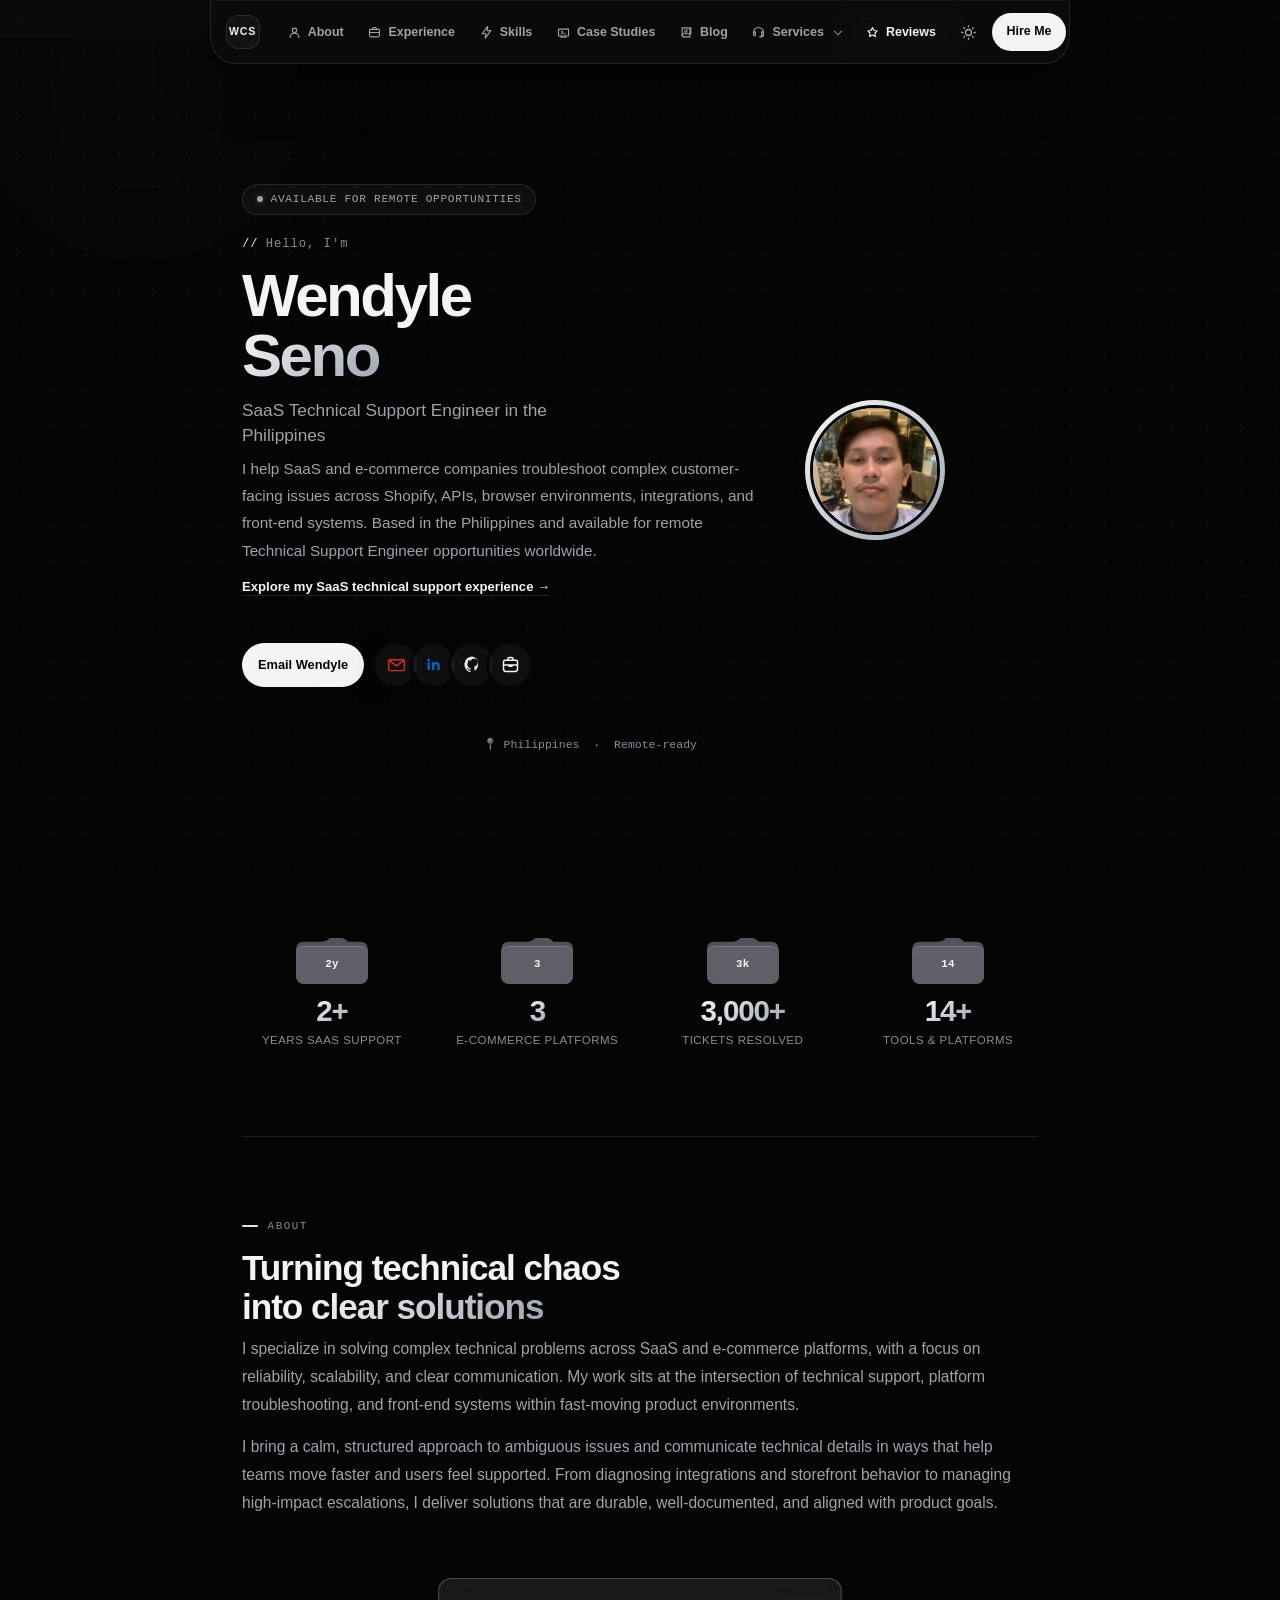
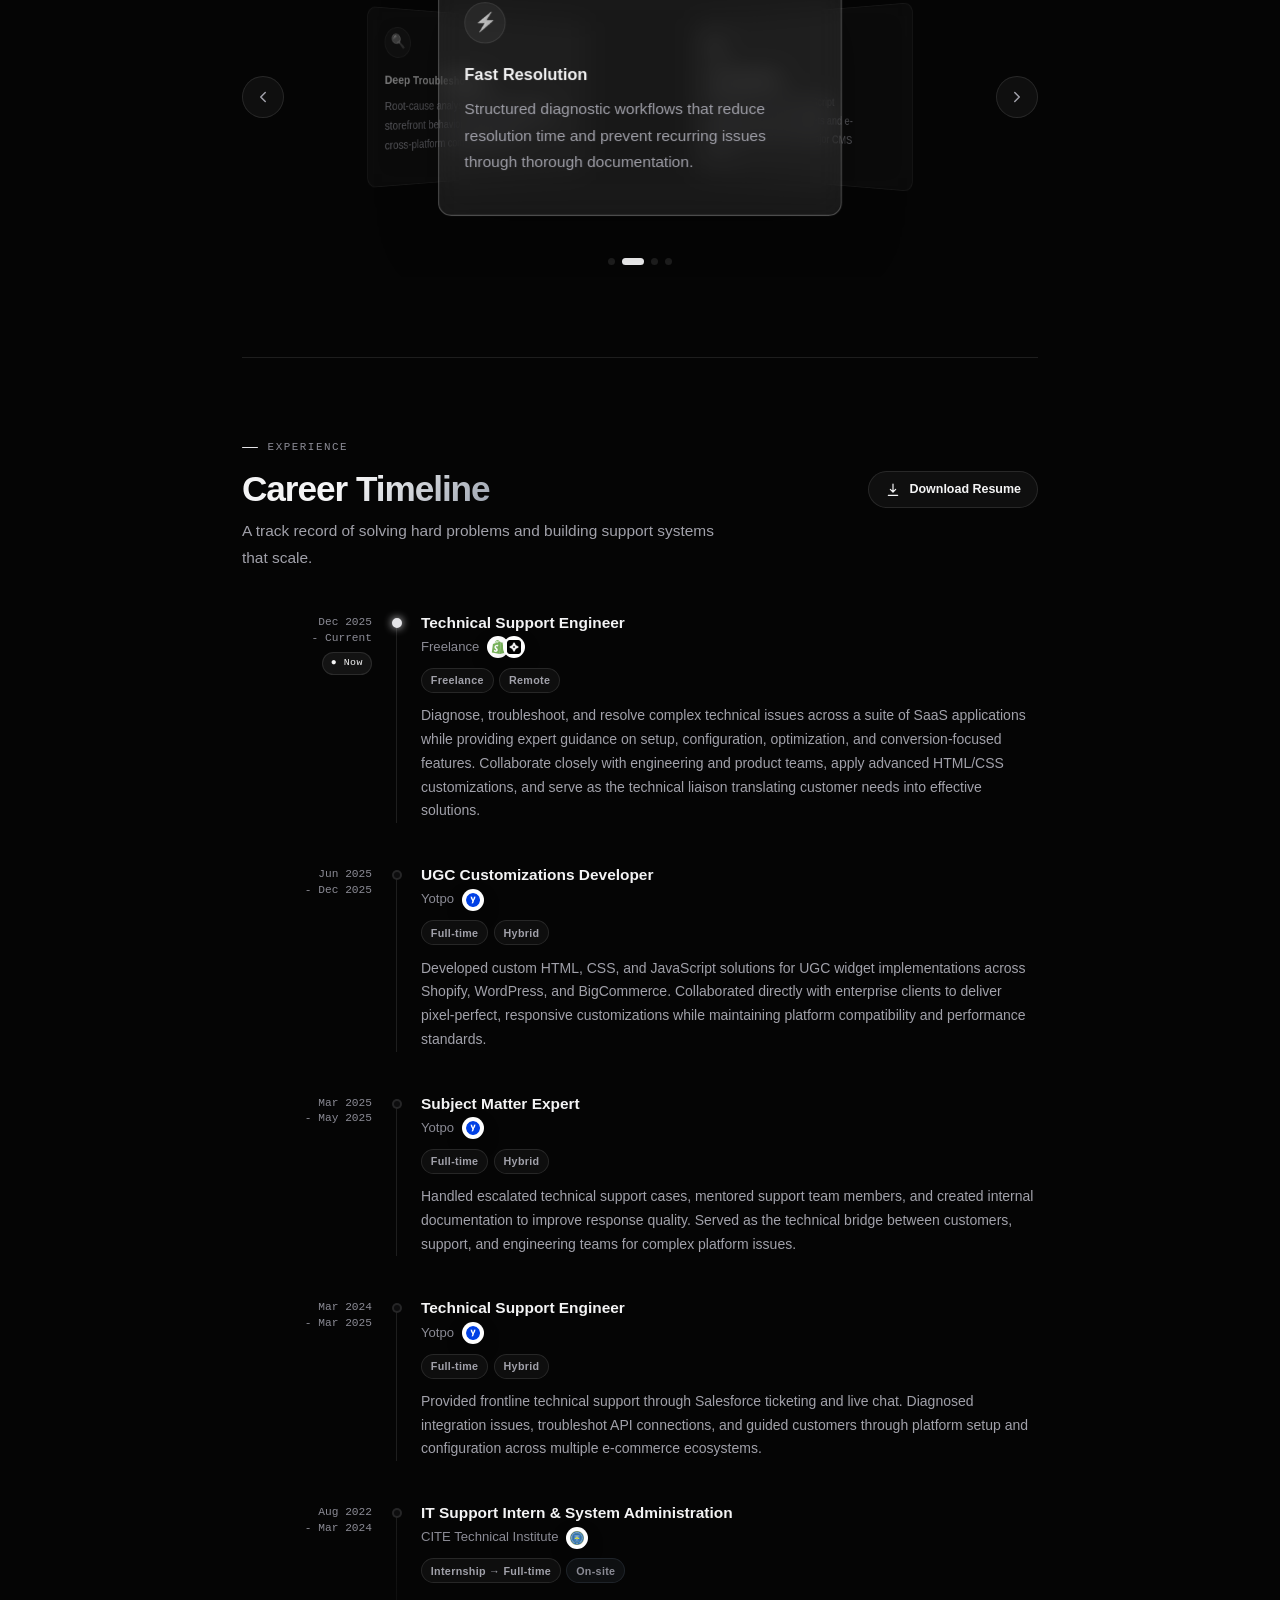
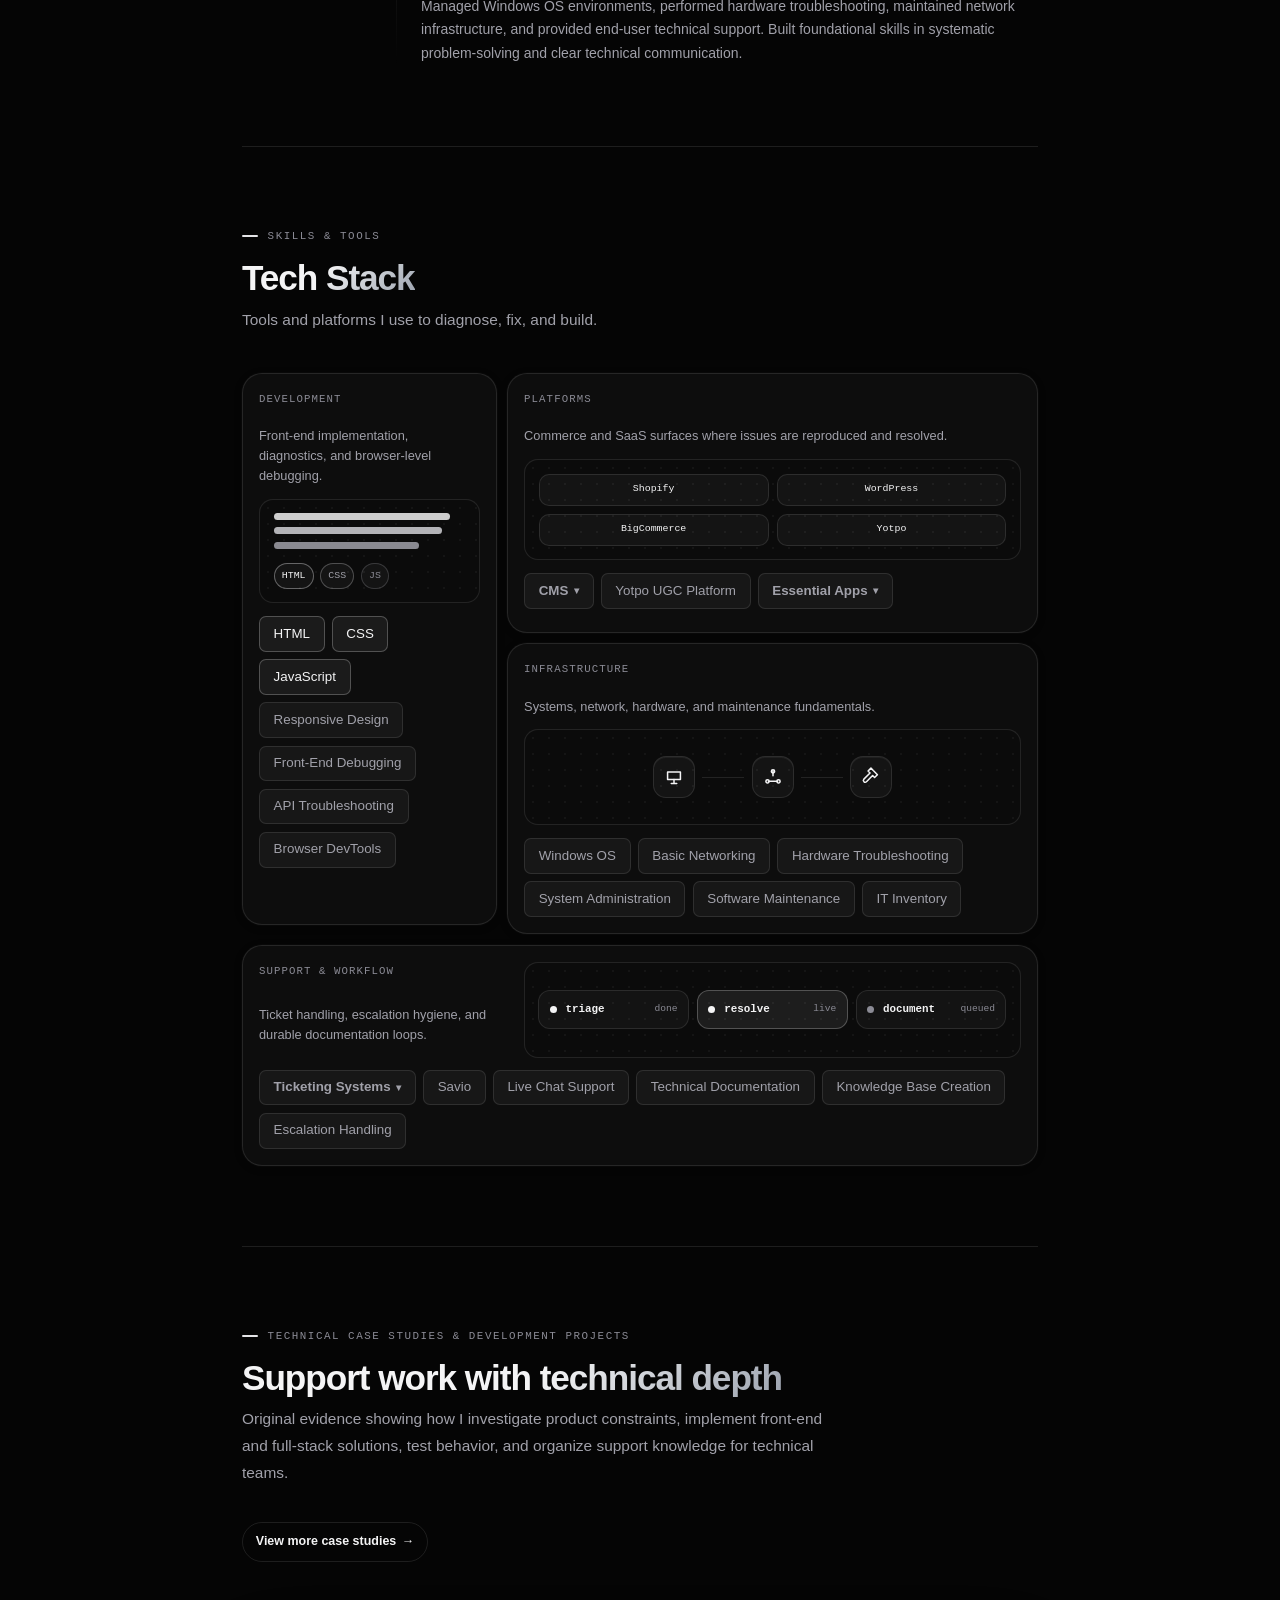
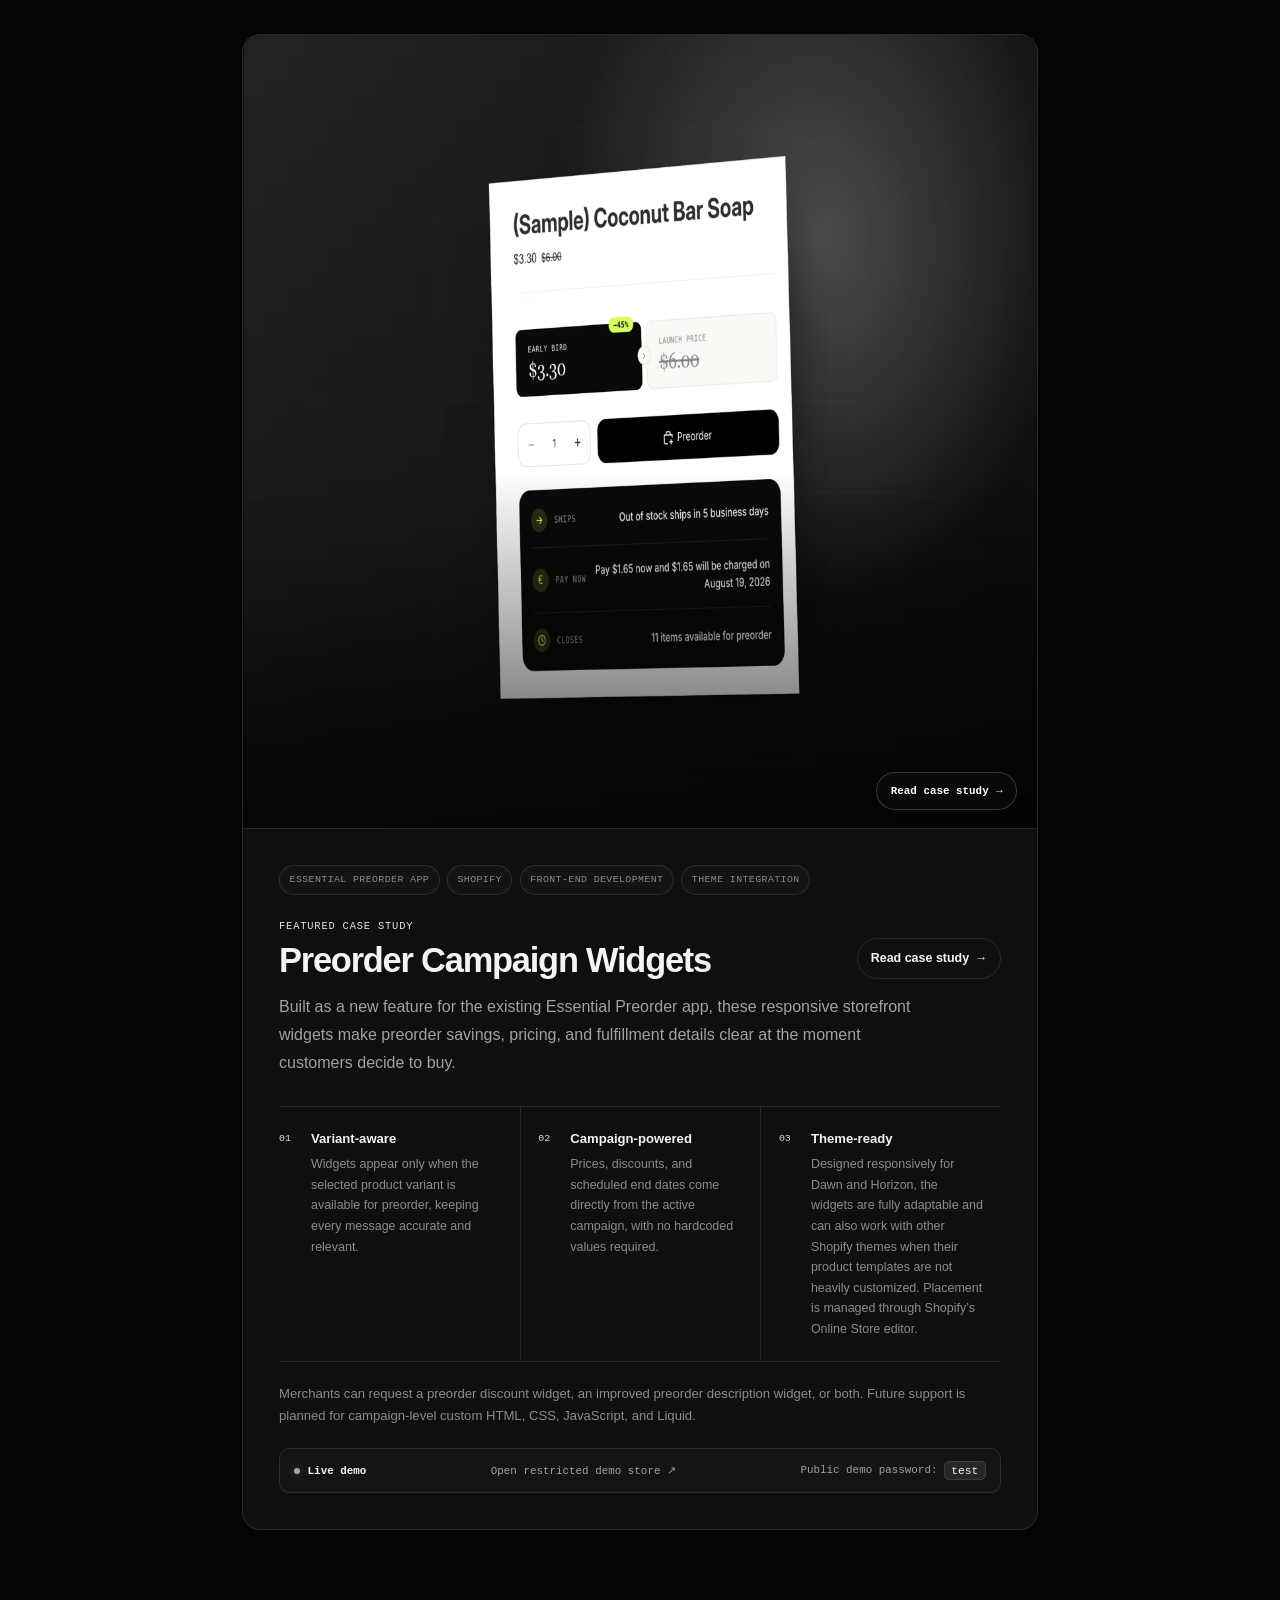
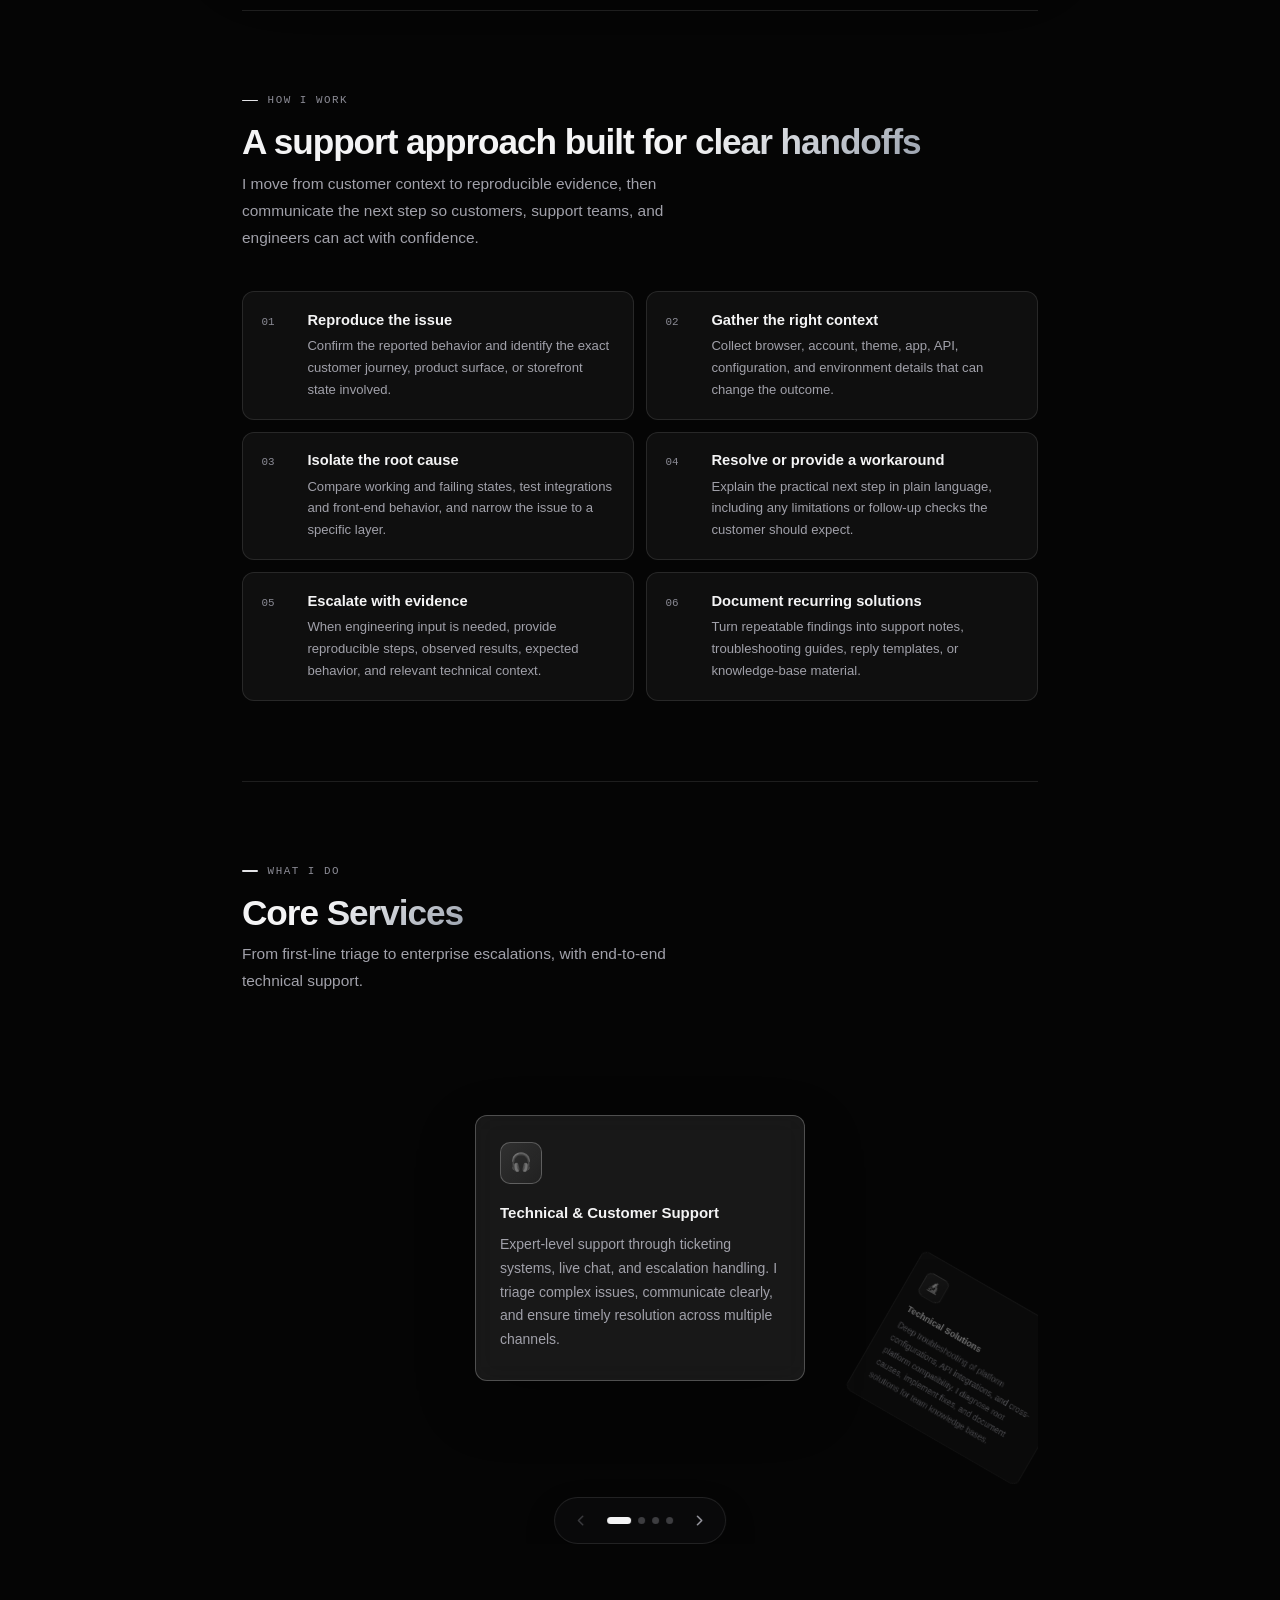
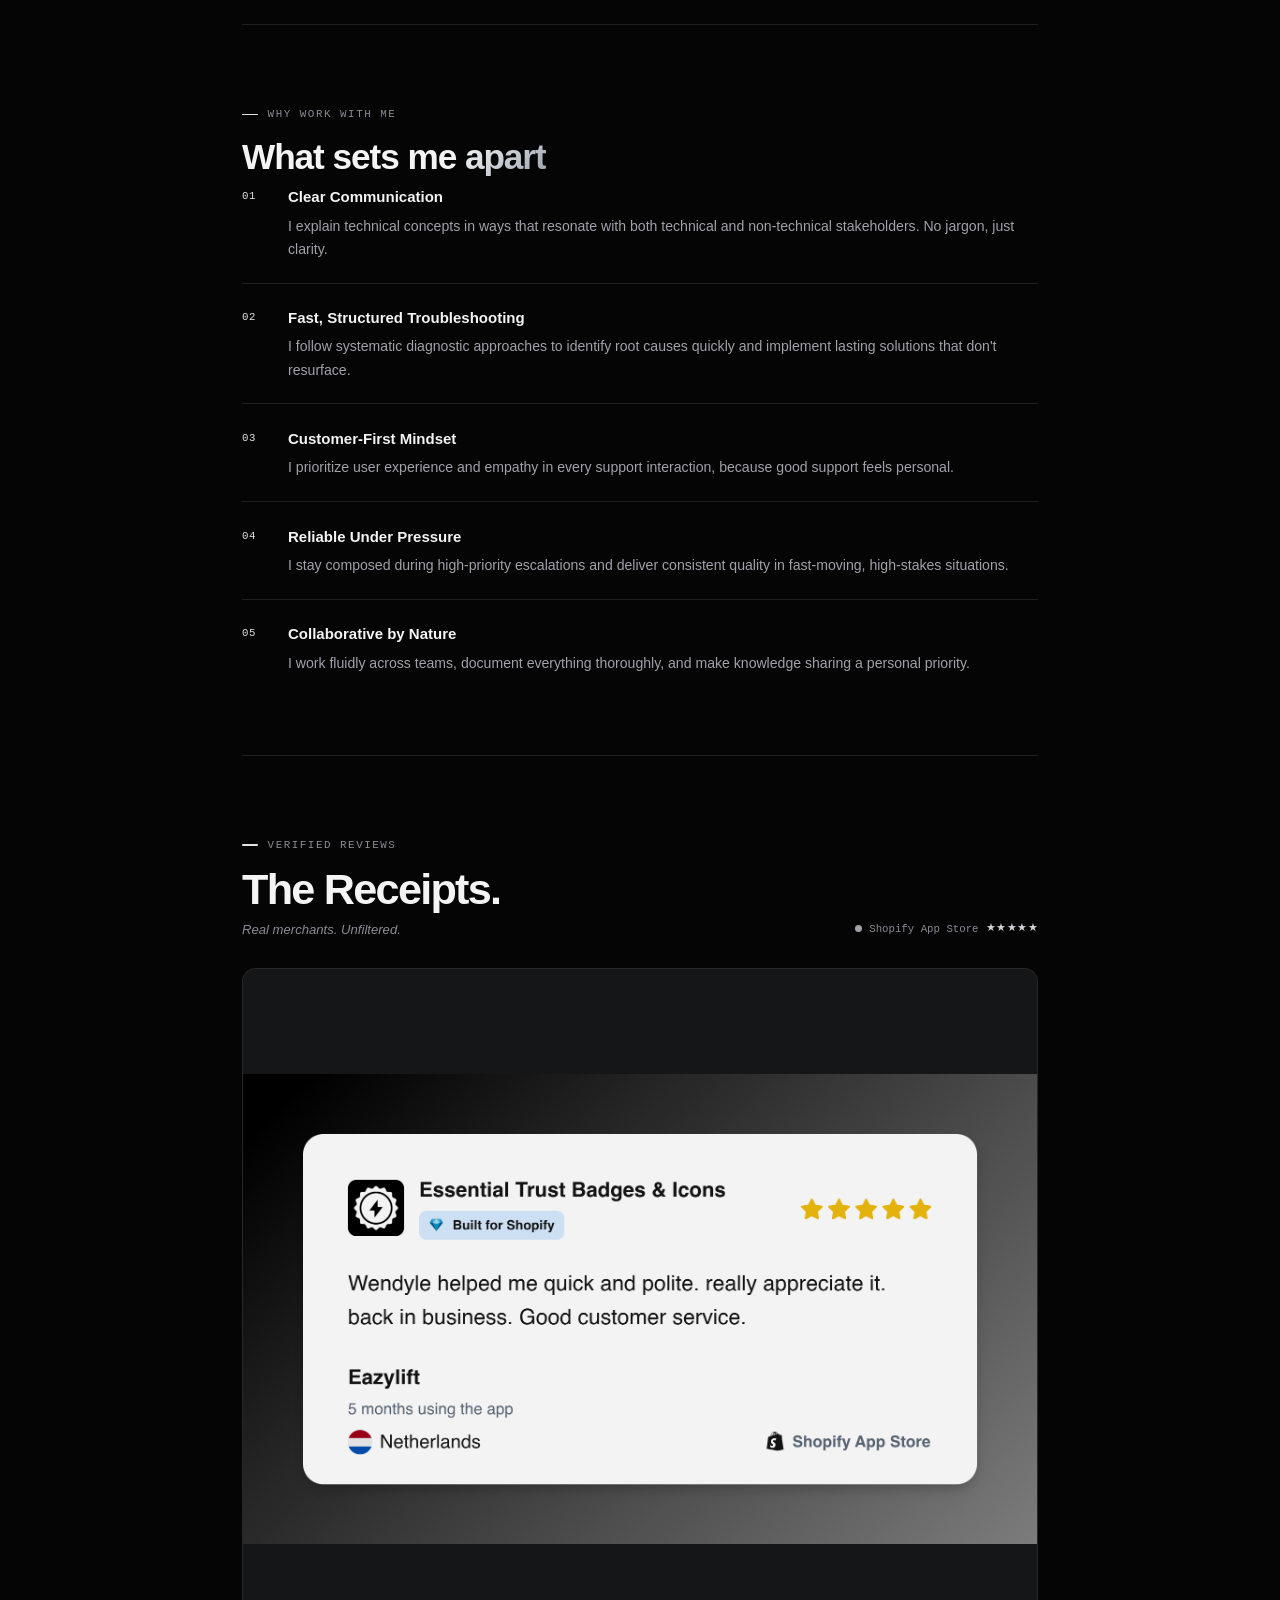
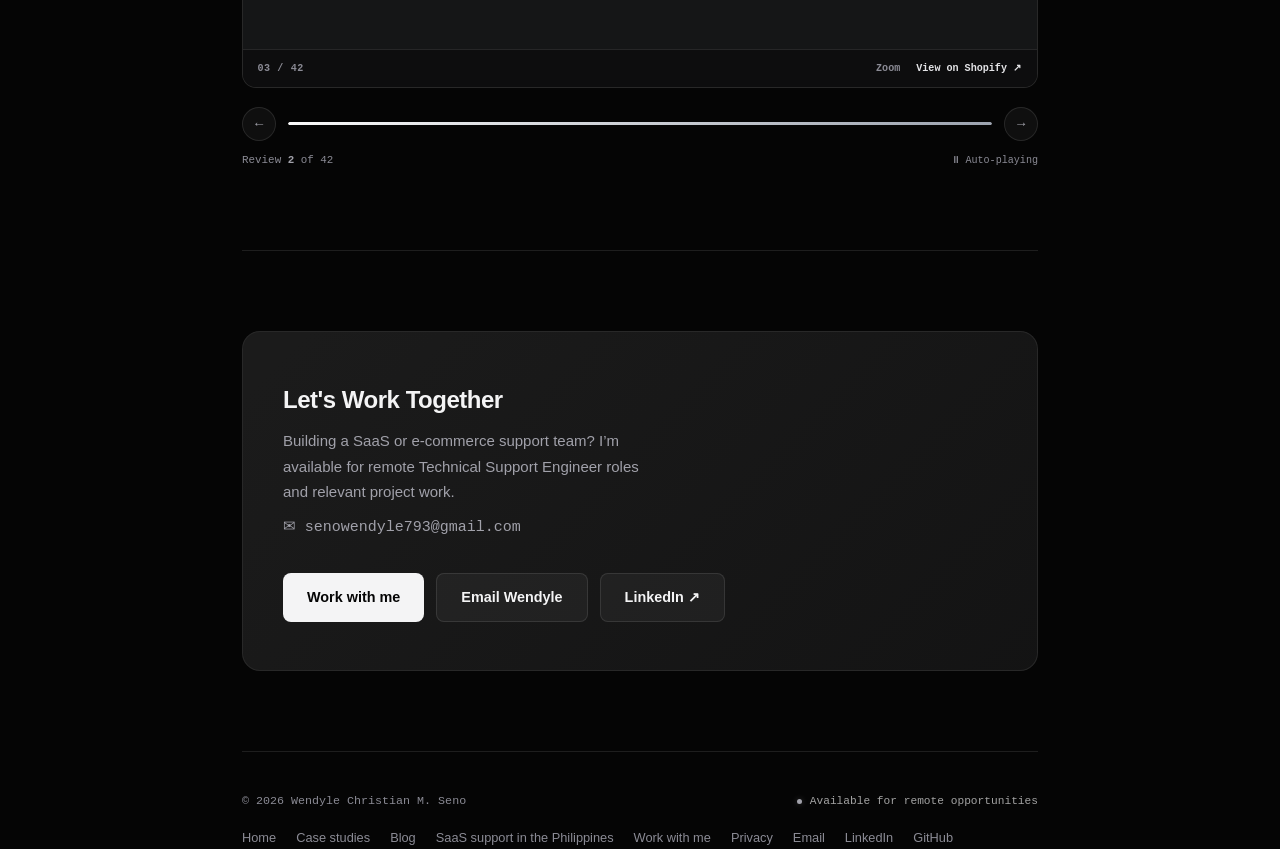
==== commit 154fa904: "Add thirteen Yotpo customer reviews" ====
--- a/index.html
+++ b/index.html
@@ -604,152 +604,217 @@
         </div>
       </div>
 
-      <!-- Unified carousel, all 29 reviews, all screen sizes -->
+      <!-- Unified carousel, all 42 reviews, all screen sizes -->
       <div class="rc-track" id="rc-track" role="list" aria-label="Reviews carousel">
 
-        <div class="rc-slide" role="listitem" aria-label="Review 1 of 29 from Petziverse">
+        <div class="rc-slide" role="listitem" aria-label="Review 1 of 42 from Petziverse">
           <a class="rc-review-link" href="https://apps.shopify.com/reviews/2119214" target="_blank" rel="noopener noreferrer" aria-label="Open Petziverse review on Shopify" data-analytics-event="review_source_click" data-review-id="2119214"><img class="rc-img" src="assets/review/shopify-review-2119214.webp" alt="Five-star Shopify App Store review from Petziverse for Essent Estimated Delivery Date" loading="lazy" decoding="async" width="1696" height="1076"></a>
-          <div class="rc-bar"><span class="rc-bar-num">01 / 29</span><div class="rc-bar-actions"><button class="rc-zoom-btn" type="button" aria-label="Enlarge Petziverse review">Zoom</button><a class="rc-source-link" href="https://apps.shopify.com/reviews/2119214" target="_blank" rel="noopener noreferrer" data-analytics-event="review_source_click" data-review-id="2119214">View on Shopify ↗</a></div></div>
-        </div>
-
-        <div class="rc-slide" role="listitem" aria-label="Review 2 of 29 from Big Dick's Hot Sauce">
+          <div class="rc-bar"><span class="rc-bar-num">01 / 42</span><div class="rc-bar-actions"><button class="rc-zoom-btn" type="button" aria-label="Enlarge Petziverse review">Zoom</button><a class="rc-source-link" href="https://apps.shopify.com/reviews/2119214" target="_blank" rel="noopener noreferrer" data-analytics-event="review_source_click" data-review-id="2119214">View on Shopify ↗</a></div></div>
+        </div>
+
+        <div class="rc-slide" role="listitem" aria-label="Review 2 of 42 from Big Dick's Hot Sauce">
           <a class="rc-review-link" href="https://apps.shopify.com/reviews/2117428" target="_blank" rel="noopener noreferrer" aria-label="Open Big Dick's Hot Sauce review on Shopify" data-analytics-event="review_source_click" data-review-id="2117428"><img class="rc-img" src="assets/review/shopify-review-2117428.webp" alt="Five-star Shopify App Store review from Big Dick's Hot Sauce for Essent Estimated Delivery Date" loading="lazy" decoding="async" width="1696" height="1148"></a>
-          <div class="rc-bar"><span class="rc-bar-num">02 / 29</span><div class="rc-bar-actions"><button class="rc-zoom-btn" type="button" aria-label="Enlarge Big Dick's Hot Sauce review">Zoom</button><a class="rc-source-link" href="https://apps.shopify.com/reviews/2117428" target="_blank" rel="noopener noreferrer" data-analytics-event="review_source_click" data-review-id="2117428">View on Shopify ↗</a></div></div>
-        </div>
-
-        <div class="rc-slide" role="listitem" aria-label="Review 3 of 29 from Eazylift">
+          <div class="rc-bar"><span class="rc-bar-num">02 / 42</span><div class="rc-bar-actions"><button class="rc-zoom-btn" type="button" aria-label="Enlarge Big Dick's Hot Sauce review">Zoom</button><a class="rc-source-link" href="https://apps.shopify.com/reviews/2117428" target="_blank" rel="noopener noreferrer" data-analytics-event="review_source_click" data-review-id="2117428">View on Shopify ↗</a></div></div>
+        </div>
+
+        <div class="rc-slide" role="listitem" aria-label="Review 3 of 42 from Eazylift">
           <a class="rc-review-link" href="https://apps.shopify.com/reviews/2115861" target="_blank" rel="noopener noreferrer" aria-label="Open Eazylift review on Shopify" data-analytics-event="review_source_click" data-review-id="2115861"><img class="rc-img" src="assets/review/shopify-review-2115861.webp" alt="Five-star Shopify App Store review from Eazylift for Essential Trust Badges and Icons" loading="lazy" decoding="async" width="1696" height="1003"></a>
-          <div class="rc-bar"><span class="rc-bar-num">03 / 29</span><div class="rc-bar-actions"><button class="rc-zoom-btn" type="button" aria-label="Enlarge Eazylift review">Zoom</button><a class="rc-source-link" href="https://apps.shopify.com/reviews/2115861" target="_blank" rel="noopener noreferrer" data-analytics-event="review_source_click" data-review-id="2115861">View on Shopify ↗</a></div></div>
-        </div>
-
-        <div class="rc-slide" role="listitem" aria-label="Review 4 of 29 from Blendé Hair UAE">
+          <div class="rc-bar"><span class="rc-bar-num">03 / 42</span><div class="rc-bar-actions"><button class="rc-zoom-btn" type="button" aria-label="Enlarge Eazylift review">Zoom</button><a class="rc-source-link" href="https://apps.shopify.com/reviews/2115861" target="_blank" rel="noopener noreferrer" data-analytics-event="review_source_click" data-review-id="2115861">View on Shopify ↗</a></div></div>
+        </div>
+
+        <div class="rc-slide" role="listitem" aria-label="Review 4 of 42 from Blendé Hair UAE">
           <a class="rc-review-link" href="https://apps.shopify.com/reviews/2116164" target="_blank" rel="noopener noreferrer" aria-label="Open Blendé Hair UAE review on Shopify" data-analytics-event="review_source_click" data-review-id="2116164"><img class="rc-img" src="assets/review/shopify-review-2116164.webp" alt="Five-star Shopify App Store review from Blendé Hair UAE for Essential Upsell and Cross Sell" loading="lazy" decoding="async" width="1696" height="1148"></a>
-          <div class="rc-bar"><span class="rc-bar-num">04 / 29</span><div class="rc-bar-actions"><button class="rc-zoom-btn" type="button" aria-label="Enlarge Blendé Hair UAE review">Zoom</button><a class="rc-source-link" href="https://apps.shopify.com/reviews/2116164" target="_blank" rel="noopener noreferrer" data-analytics-event="review_source_click" data-review-id="2116164">View on Shopify ↗</a></div></div>
-        </div>
-
-        <div class="rc-slide" role="listitem" aria-label="Review 5 of 29 from Flower Delivery Hong Kong">
+          <div class="rc-bar"><span class="rc-bar-num">04 / 42</span><div class="rc-bar-actions"><button class="rc-zoom-btn" type="button" aria-label="Enlarge Blendé Hair UAE review">Zoom</button><a class="rc-source-link" href="https://apps.shopify.com/reviews/2116164" target="_blank" rel="noopener noreferrer" data-analytics-event="review_source_click" data-review-id="2116164">View on Shopify ↗</a></div></div>
+        </div>
+
+        <div class="rc-slide" role="listitem" aria-label="Review 5 of 42 from Flower Delivery Hong Kong">
           <a class="rc-review-link" href="https://apps.shopify.com/reviews/2096795" target="_blank" rel="noopener noreferrer" aria-label="Open Flower Delivery Hong Kong review on Shopify" data-analytics-event="review_source_click" data-review-id="2096795"><img class="rc-img" src="assets/review/shopify-review-2096795.webp" alt="Five-star Shopify App Store review from Flower Delivery Hong Kong for Essential Countdown Timer Bar" loading="lazy" decoding="async" width="1696" height="990"></a>
-          <div class="rc-bar"><span class="rc-bar-num">05 / 29</span><div class="rc-bar-actions"><button class="rc-zoom-btn" type="button" aria-label="Enlarge Flower Delivery Hong Kong review">Zoom</button><a class="rc-source-link" href="https://apps.shopify.com/reviews/2096795" target="_blank" rel="noopener noreferrer" data-analytics-event="review_source_click" data-review-id="2096795">View on Shopify ↗</a></div></div>
-        </div>
-
-        <div class="rc-slide" role="listitem" aria-label="Review 6 of 29 from Audiolithe">
+          <div class="rc-bar"><span class="rc-bar-num">05 / 42</span><div class="rc-bar-actions"><button class="rc-zoom-btn" type="button" aria-label="Enlarge Flower Delivery Hong Kong review">Zoom</button><a class="rc-source-link" href="https://apps.shopify.com/reviews/2096795" target="_blank" rel="noopener noreferrer" data-analytics-event="review_source_click" data-review-id="2096795">View on Shopify ↗</a></div></div>
+        </div>
+
+        <div class="rc-slide" role="listitem" aria-label="Review 6 of 42 from Audiolithe">
           <a class="rc-review-link" href="https://apps.shopify.com/reviews/1685035" target="_blank" rel="noopener noreferrer" aria-label="Open Audiolithe review on Shopify" data-analytics-event="review_source_click" data-review-id="1685035"><img class="rc-img" src="assets/review/shopify-review-1685035.webp" alt="Five-star Shopify App Store review from Audiolithe for Essential Upsell and Cross Sell" loading="lazy" decoding="async" width="1696" height="1276"></a>
-          <div class="rc-bar"><span class="rc-bar-num">06 / 29</span><div class="rc-bar-actions"><button class="rc-zoom-btn" type="button" aria-label="Enlarge Audiolithe review">Zoom</button><a class="rc-source-link" href="https://apps.shopify.com/reviews/1685035" target="_blank" rel="noopener noreferrer" data-analytics-event="review_source_click" data-review-id="1685035">View on Shopify ↗</a></div></div>
-        </div>
-
-        <div class="rc-slide" role="listitem" aria-label="Review 7 of 29 from Naughty But Nice">
+          <div class="rc-bar"><span class="rc-bar-num">06 / 42</span><div class="rc-bar-actions"><button class="rc-zoom-btn" type="button" aria-label="Enlarge Audiolithe review">Zoom</button><a class="rc-source-link" href="https://apps.shopify.com/reviews/1685035" target="_blank" rel="noopener noreferrer" data-analytics-event="review_source_click" data-review-id="1685035">View on Shopify ↗</a></div></div>
+        </div>
+
+        <div class="rc-slide" role="listitem" aria-label="Review 7 of 42 from Naughty But Nice">
           <a class="rc-review-link" href="https://apps.shopify.com/reviews/2082729" target="_blank" rel="noopener noreferrer" aria-label="Open Naughty But Nice review on Shopify" data-analytics-event="review_source_click" data-review-id="2082729"><img class="rc-img" src="assets/review/shopify-review-2082729.webp" alt="Five-star Shopify App Store review from Naughty But Nice for Essent Estimated Delivery Date" loading="lazy" decoding="async" width="1696" height="1003"></a>
-          <div class="rc-bar"><span class="rc-bar-num">07 / 29</span><div class="rc-bar-actions"><button class="rc-zoom-btn" type="button" aria-label="Enlarge Naughty But Nice review">Zoom</button><a class="rc-source-link" href="https://apps.shopify.com/reviews/2082729" target="_blank" rel="noopener noreferrer" data-analytics-event="review_source_click" data-review-id="2082729">View on Shopify ↗</a></div></div>
-        </div>
-
-        <div class="rc-slide" role="listitem" aria-label="Review 8 of 29 from Mumba">
+          <div class="rc-bar"><span class="rc-bar-num">07 / 42</span><div class="rc-bar-actions"><button class="rc-zoom-btn" type="button" aria-label="Enlarge Naughty But Nice review">Zoom</button><a class="rc-source-link" href="https://apps.shopify.com/reviews/2082729" target="_blank" rel="noopener noreferrer" data-analytics-event="review_source_click" data-review-id="2082729">View on Shopify ↗</a></div></div>
+        </div>
+
+        <div class="rc-slide" role="listitem" aria-label="Review 8 of 42 from Mumba">
           <a class="rc-review-link" href="https://apps.shopify.com/reviews/2030346" target="_blank" rel="noopener noreferrer" aria-label="Open Mumba review on Shopify" data-analytics-event="review_source_click" data-review-id="2030346"><img class="rc-img" src="assets/review/shopify-review-2030346.webp" alt="Five-star Shopify App Store review from Mumba for Essent Preorder Back in Stock" loading="lazy" decoding="async" width="1696" height="930"></a>
-          <div class="rc-bar"><span class="rc-bar-num">08 / 29</span><div class="rc-bar-actions"><button class="rc-zoom-btn" type="button" aria-label="Enlarge Mumba review">Zoom</button><a class="rc-source-link" href="https://apps.shopify.com/reviews/2030346" target="_blank" rel="noopener noreferrer" data-analytics-event="review_source_click" data-review-id="2030346">View on Shopify ↗</a></div></div>
-        </div>
-
-        <div class="rc-slide" role="listitem" aria-label="Review 9 of 29 from Matthews Cleaning Company">
+          <div class="rc-bar"><span class="rc-bar-num">08 / 42</span><div class="rc-bar-actions"><button class="rc-zoom-btn" type="button" aria-label="Enlarge Mumba review">Zoom</button><a class="rc-source-link" href="https://apps.shopify.com/reviews/2030346" target="_blank" rel="noopener noreferrer" data-analytics-event="review_source_click" data-review-id="2030346">View on Shopify ↗</a></div></div>
+        </div>
+
+        <div class="rc-slide" role="listitem" aria-label="Review 9 of 42 from Matthews Cleaning Company">
           <a class="rc-review-link" href="https://apps.shopify.com/reviews/2017634" target="_blank" rel="noopener noreferrer" aria-label="Open Matthews Cleaning Company review on Shopify" data-analytics-event="review_source_click" data-review-id="2017634"><img class="rc-img" src="assets/review/shopify-review-2017634.webp" alt="Five-star Shopify App Store review from Matthews Cleaning Company for Essential Free Shipping Bar" loading="lazy" decoding="async" width="1696" height="990"></a>
-          <div class="rc-bar"><span class="rc-bar-num">09 / 29</span><div class="rc-bar-actions"><button class="rc-zoom-btn" type="button" aria-label="Enlarge Matthews Cleaning Company review">Zoom</button><a class="rc-source-link" href="https://apps.shopify.com/reviews/2017634" target="_blank" rel="noopener noreferrer" data-analytics-event="review_source_click" data-review-id="2017634">View on Shopify ↗</a></div></div>
-        </div>
-
-        <div class="rc-slide" role="listitem" aria-label="Review 10 of 29 from Apples of Gold">
+          <div class="rc-bar"><span class="rc-bar-num">09 / 42</span><div class="rc-bar-actions"><button class="rc-zoom-btn" type="button" aria-label="Enlarge Matthews Cleaning Company review">Zoom</button><a class="rc-source-link" href="https://apps.shopify.com/reviews/2017634" target="_blank" rel="noopener noreferrer" data-analytics-event="review_source_click" data-review-id="2017634">View on Shopify ↗</a></div></div>
+        </div>
+
+        <div class="rc-slide" role="listitem" aria-label="Review 10 of 42 from Apples of Gold">
           <a class="rc-review-link" href="https://apps.shopify.com/reviews/2223015" target="_blank" rel="noopener noreferrer" aria-label="Open Apples of Gold review on Shopify" data-analytics-event="review_source_click" data-review-id="2223015"><img class="rc-img" src="assets/review/shopify-review-2223015.webp" alt="Five-star Shopify App Store review from Apples of Gold for Essent Cart Drawer Cart Upsell" loading="lazy" decoding="async" width="1696" height="1148"></a>
-          <div class="rc-bar"><span class="rc-bar-num">10 / 29</span><div class="rc-bar-actions"><button class="rc-zoom-btn" type="button" aria-label="Enlarge Apples of Gold review">Zoom</button><a class="rc-source-link" href="https://apps.shopify.com/reviews/2223015" target="_blank" rel="noopener noreferrer" data-analytics-event="review_source_click" data-review-id="2223015">View on Shopify ↗</a></div></div>
-        </div>
-
-        <div class="rc-slide" role="listitem" aria-label="Review 11 of 29 from Unleashed Beauty">
+          <div class="rc-bar"><span class="rc-bar-num">10 / 42</span><div class="rc-bar-actions"><button class="rc-zoom-btn" type="button" aria-label="Enlarge Apples of Gold review">Zoom</button><a class="rc-source-link" href="https://apps.shopify.com/reviews/2223015" target="_blank" rel="noopener noreferrer" data-analytics-event="review_source_click" data-review-id="2223015">View on Shopify ↗</a></div></div>
+        </div>
+
+        <div class="rc-slide" role="listitem" aria-label="Review 11 of 42 from Unleashed Beauty">
           <a class="rc-review-link" href="https://apps.shopify.com/reviews/2356185" target="_blank" rel="noopener noreferrer" aria-label="Open Unleashed Beauty review on Shopify" data-analytics-event="review_source_click" data-review-id="2356185"><img class="rc-img" src="assets/review/shopify-review-2356185.webp" alt="Five-star Shopify App Store review from Unleashed Beauty for Essent Loyalty Program Rewards" loading="lazy" decoding="async" width="1696" height="1812"></a>
-          <div class="rc-bar"><span class="rc-bar-num">11 / 29</span><div class="rc-bar-actions"><button class="rc-zoom-btn" type="button" aria-label="Enlarge Unleashed Beauty review">Zoom</button><a class="rc-source-link" href="https://apps.shopify.com/reviews/2356185" target="_blank" rel="noopener noreferrer" data-analytics-event="review_source_click" data-review-id="2356185">View on Shopify ↗</a></div></div>
-        </div>
-
-        <div class="rc-slide" role="listitem" aria-label="Review 12 of 29 from FIXCOMART">
+          <div class="rc-bar"><span class="rc-bar-num">11 / 42</span><div class="rc-bar-actions"><button class="rc-zoom-btn" type="button" aria-label="Enlarge Unleashed Beauty review">Zoom</button><a class="rc-source-link" href="https://apps.shopify.com/reviews/2356185" target="_blank" rel="noopener noreferrer" data-analytics-event="review_source_click" data-review-id="2356185">View on Shopify ↗</a></div></div>
+        </div>
+
+        <div class="rc-slide" role="listitem" aria-label="Review 12 of 42 from FIXCOMART">
           <a class="rc-review-link" href="https://apps.shopify.com/reviews/2182511" target="_blank" rel="noopener noreferrer" aria-label="Open FIXCOMART review on Shopify" data-analytics-event="review_source_click" data-review-id="2182511"><img class="rc-img" src="assets/review/shopify-review-2182511.webp" alt="Five-star Shopify App Store review from FIXCOMART for Essent Loyalty Program Rewards" loading="lazy" decoding="async" width="1696" height="1785"></a>
-          <div class="rc-bar"><span class="rc-bar-num">12 / 29</span><div class="rc-bar-actions"><button class="rc-zoom-btn" type="button" aria-label="Enlarge FIXCOMART review">Zoom</button><a class="rc-source-link" href="https://apps.shopify.com/reviews/2182511" target="_blank" rel="noopener noreferrer" data-analytics-event="review_source_click" data-review-id="2182511">View on Shopify ↗</a></div></div>
-        </div>
-
-        <div class="rc-slide" role="listitem" aria-label="Review 13 of 29 from The Laughing Pug Coffee Co">
+          <div class="rc-bar"><span class="rc-bar-num">12 / 42</span><div class="rc-bar-actions"><button class="rc-zoom-btn" type="button" aria-label="Enlarge FIXCOMART review">Zoom</button><a class="rc-source-link" href="https://apps.shopify.com/reviews/2182511" target="_blank" rel="noopener noreferrer" data-analytics-event="review_source_click" data-review-id="2182511">View on Shopify ↗</a></div></div>
+        </div>
+
+        <div class="rc-slide" role="listitem" aria-label="Review 13 of 42 from The Laughing Pug Coffee Co">
           <a class="rc-review-link" href="https://apps.shopify.com/reviews/2293026" target="_blank" rel="noopener noreferrer" aria-label="Open The Laughing Pug Coffee Co review on Shopify" data-analytics-event="review_source_click" data-review-id="2293026"><img class="rc-img" src="assets/review/shopify-review-2293026.webp" alt="Five-star Shopify App Store review from The Laughing Pug Coffee Co for Essent Cart Drawer Cart Upsell" loading="lazy" decoding="async" width="1696" height="2667"></a>
-          <div class="rc-bar"><span class="rc-bar-num">13 / 29</span><div class="rc-bar-actions"><button class="rc-zoom-btn" type="button" aria-label="Enlarge The Laughing Pug Coffee Co review">Zoom</button><a class="rc-source-link" href="https://apps.shopify.com/reviews/2293026" target="_blank" rel="noopener noreferrer" data-analytics-event="review_source_click" data-review-id="2293026">View on Shopify ↗</a></div></div>
-        </div>
-
-        <div class="rc-slide" role="listitem" aria-label="Review 14 of 29 from Mindful Marlo">
+          <div class="rc-bar"><span class="rc-bar-num">13 / 42</span><div class="rc-bar-actions"><button class="rc-zoom-btn" type="button" aria-label="Enlarge The Laughing Pug Coffee Co review">Zoom</button><a class="rc-source-link" href="https://apps.shopify.com/reviews/2293026" target="_blank" rel="noopener noreferrer" data-analytics-event="review_source_click" data-review-id="2293026">View on Shopify ↗</a></div></div>
+        </div>
+
+        <div class="rc-slide" role="listitem" aria-label="Review 14 of 42 from Mindful Marlo">
           <a class="rc-review-link" href="https://apps.shopify.com/reviews/2356687" target="_blank" rel="noopener noreferrer" aria-label="Open Mindful Marlo review on Shopify" data-analytics-event="review_source_click" data-review-id="2356687"><img class="rc-img" src="assets/review/shopify-review-2356687.webp" alt="Five-star Shopify App Store review from Mindful Marlo for Essential Upsell and Cross Sell" loading="lazy" decoding="async" width="1696" height="1076"></a>
-          <div class="rc-bar"><span class="rc-bar-num">14 / 29</span><div class="rc-bar-actions"><button class="rc-zoom-btn" type="button" aria-label="Enlarge Mindful Marlo review">Zoom</button><a class="rc-source-link" href="https://apps.shopify.com/reviews/2356687" target="_blank" rel="noopener noreferrer" data-analytics-event="review_source_click" data-review-id="2356687">View on Shopify ↗</a></div></div>
-        </div>
-
-        <div class="rc-slide" role="listitem" aria-label="Review 15 of 29 from Bloch Australia">
+          <div class="rc-bar"><span class="rc-bar-num">14 / 42</span><div class="rc-bar-actions"><button class="rc-zoom-btn" type="button" aria-label="Enlarge Mindful Marlo review">Zoom</button><a class="rc-source-link" href="https://apps.shopify.com/reviews/2356687" target="_blank" rel="noopener noreferrer" data-analytics-event="review_source_click" data-review-id="2356687">View on Shopify ↗</a></div></div>
+        </div>
+
+        <div class="rc-slide" role="listitem" aria-label="Review 15 of 42 from Bloch Australia">
           <a class="rc-review-link" href="https://apps.shopify.com/reviews/2344865" target="_blank" rel="noopener noreferrer" aria-label="Open Bloch Australia review on Shopify" data-analytics-event="review_source_click" data-review-id="2344865"><img class="rc-img" src="assets/review/shopify-review-2344865.webp" alt="Five-star Shopify App Store review from Bloch Australia for Essent Cart Drawer Cart Upsell" loading="lazy" decoding="async" width="1696" height="1494"></a>
-          <div class="rc-bar"><span class="rc-bar-num">15 / 29</span><div class="rc-bar-actions"><button class="rc-zoom-btn" type="button" aria-label="Enlarge Bloch Australia review">Zoom</button><a class="rc-source-link" href="https://apps.shopify.com/reviews/2344865" target="_blank" rel="noopener noreferrer" data-analytics-event="review_source_click" data-review-id="2344865">View on Shopify ↗</a></div></div>
-        </div>
-
-        <div class="rc-slide" role="listitem" aria-label="Review 16 of 29 from Crystal Destiny">
+          <div class="rc-bar"><span class="rc-bar-num">15 / 42</span><div class="rc-bar-actions"><button class="rc-zoom-btn" type="button" aria-label="Enlarge Bloch Australia review">Zoom</button><a class="rc-source-link" href="https://apps.shopify.com/reviews/2344865" target="_blank" rel="noopener noreferrer" data-analytics-event="review_source_click" data-review-id="2344865">View on Shopify ↗</a></div></div>
+        </div>
+
+        <div class="rc-slide" role="listitem" aria-label="Review 16 of 42 from Crystal Destiny">
           <a class="rc-review-link" href="https://apps.shopify.com/reviews/2336276" target="_blank" rel="noopener noreferrer" aria-label="Open Crystal Destiny review on Shopify" data-analytics-event="review_source_click" data-review-id="2336276"><img class="rc-img" src="assets/review/shopify-review-2336276.webp" alt="Five-star Shopify App Store review from Crystal Destiny for Essent Cart Drawer Cart Upsell" loading="lazy" decoding="async" width="1696" height="1221"></a>
-          <div class="rc-bar"><span class="rc-bar-num">16 / 29</span><div class="rc-bar-actions"><button class="rc-zoom-btn" type="button" aria-label="Enlarge Crystal Destiny review">Zoom</button><a class="rc-source-link" href="https://apps.shopify.com/reviews/2336276" target="_blank" rel="noopener noreferrer" data-analytics-event="review_source_click" data-review-id="2336276">View on Shopify ↗</a></div></div>
-        </div>
-
-        <div class="rc-slide" role="listitem" aria-label="Review 17 of 29 from Nexara Living">
+          <div class="rc-bar"><span class="rc-bar-num">16 / 42</span><div class="rc-bar-actions"><button class="rc-zoom-btn" type="button" aria-label="Enlarge Crystal Destiny review">Zoom</button><a class="rc-source-link" href="https://apps.shopify.com/reviews/2336276" target="_blank" rel="noopener noreferrer" data-analytics-event="review_source_click" data-review-id="2336276">View on Shopify ↗</a></div></div>
+        </div>
+
+        <div class="rc-slide" role="listitem" aria-label="Review 17 of 42 from Nexara Living">
           <a class="rc-review-link" href="https://apps.shopify.com/reviews/2218769" target="_blank" rel="noopener noreferrer" aria-label="Open Nexara Living review on Shopify" data-analytics-event="review_source_click" data-review-id="2218769"><img class="rc-img" src="assets/review/shopify-review-2218769.webp" alt="Five-star Shopify App Store review from Nexara Living for Essent Cart Drawer Cart Upsell" loading="lazy" decoding="async" width="1696" height="1003"></a>
-          <div class="rc-bar"><span class="rc-bar-num">17 / 29</span><div class="rc-bar-actions"><button class="rc-zoom-btn" type="button" aria-label="Enlarge Nexara Living review">Zoom</button><a class="rc-source-link" href="https://apps.shopify.com/reviews/2218769" target="_blank" rel="noopener noreferrer" data-analytics-event="review_source_click" data-review-id="2218769">View on Shopify ↗</a></div></div>
-        </div>
-
-        <div class="rc-slide" role="listitem" aria-label="Review 18 of 29 from BagIt">
+          <div class="rc-bar"><span class="rc-bar-num">17 / 42</span><div class="rc-bar-actions"><button class="rc-zoom-btn" type="button" aria-label="Enlarge Nexara Living review">Zoom</button><a class="rc-source-link" href="https://apps.shopify.com/reviews/2218769" target="_blank" rel="noopener noreferrer" data-analytics-event="review_source_click" data-review-id="2218769">View on Shopify ↗</a></div></div>
+        </div>
+
+        <div class="rc-slide" role="listitem" aria-label="Review 18 of 42 from BagIt">
           <a class="rc-review-link" href="https://apps.shopify.com/reviews/2221485" target="_blank" rel="noopener noreferrer" aria-label="Open BagIt review on Shopify" data-analytics-event="review_source_click" data-review-id="2221485"><img class="rc-img" src="assets/review/shopify-review-2221485.webp" alt="Five-star Shopify App Store review from BagIt for Essential Announcement Bar" loading="lazy" decoding="async" width="1696" height="1003"></a>
-          <div class="rc-bar"><span class="rc-bar-num">18 / 29</span><div class="rc-bar-actions"><button class="rc-zoom-btn" type="button" aria-label="Enlarge BagIt review">Zoom</button><a class="rc-source-link" href="https://apps.shopify.com/reviews/2221485" target="_blank" rel="noopener noreferrer" data-analytics-event="review_source_click" data-review-id="2221485">View on Shopify ↗</a></div></div>
-        </div>
-
-        <div class="rc-slide" role="listitem" aria-label="Review 19 of 29 from Granville Biomedical">
+          <div class="rc-bar"><span class="rc-bar-num">18 / 42</span><div class="rc-bar-actions"><button class="rc-zoom-btn" type="button" aria-label="Enlarge BagIt review">Zoom</button><a class="rc-source-link" href="https://apps.shopify.com/reviews/2221485" target="_blank" rel="noopener noreferrer" data-analytics-event="review_source_click" data-review-id="2221485">View on Shopify ↗</a></div></div>
+        </div>
+
+        <div class="rc-slide" role="listitem" aria-label="Review 19 of 42 from Granville Biomedical">
           <a class="rc-review-link" href="https://apps.shopify.com/reviews/2203144" target="_blank" rel="noopener noreferrer" aria-label="Open Granville Biomedical review on Shopify" data-analytics-event="review_source_click" data-review-id="2203144"><img class="rc-img" src="assets/review/shopify-review-2203144.webp" alt="Five-star Shopify App Store review from Granville Biomedical for Essent Preorder Back in Stock" loading="lazy" decoding="async" width="1696" height="1003"></a>
-          <div class="rc-bar"><span class="rc-bar-num">19 / 29</span><div class="rc-bar-actions"><button class="rc-zoom-btn" type="button" aria-label="Enlarge Granville Biomedical review">Zoom</button><a class="rc-source-link" href="https://apps.shopify.com/reviews/2203144" target="_blank" rel="noopener noreferrer" data-analytics-event="review_source_click" data-review-id="2203144">View on Shopify ↗</a></div></div>
-        </div>
-
-        <div class="rc-slide" role="listitem" aria-label="Review 20 of 29 from Rough In Co.">
+          <div class="rc-bar"><span class="rc-bar-num">19 / 42</span><div class="rc-bar-actions"><button class="rc-zoom-btn" type="button" aria-label="Enlarge Granville Biomedical review">Zoom</button><a class="rc-source-link" href="https://apps.shopify.com/reviews/2203144" target="_blank" rel="noopener noreferrer" data-analytics-event="review_source_click" data-review-id="2203144">View on Shopify ↗</a></div></div>
+        </div>
+
+        <div class="rc-slide" role="listitem" aria-label="Review 20 of 42 from Rough In Co.">
           <a class="rc-review-link" href="https://apps.shopify.com/reviews/2389447" target="_blank" rel="noopener noreferrer" aria-label="Open Rough In Co. review on Shopify" data-analytics-event="review_source_click" data-review-id="2389447"><img class="rc-img" src="assets/review/shopify-review-2389447.webp" alt="Five-star Shopify App Store review from Rough In Co. for Essential Free Shipping Bar" loading="lazy" decoding="async" width="1696" height="1135"></a>
-          <div class="rc-bar"><span class="rc-bar-num">20 / 29</span><div class="rc-bar-actions"><button class="rc-zoom-btn" type="button" aria-label="Enlarge Rough In Co. review">Zoom</button><a class="rc-source-link" href="https://apps.shopify.com/reviews/2389447" target="_blank" rel="noopener noreferrer" data-analytics-event="review_source_click" data-review-id="2389447">View on Shopify ↗</a></div></div>
-        </div>
-
-        <div class="rc-slide" role="listitem" aria-label="Review 21 of 29 from PONGBOT">
+          <div class="rc-bar"><span class="rc-bar-num">20 / 42</span><div class="rc-bar-actions"><button class="rc-zoom-btn" type="button" aria-label="Enlarge Rough In Co. review">Zoom</button><a class="rc-source-link" href="https://apps.shopify.com/reviews/2389447" target="_blank" rel="noopener noreferrer" data-analytics-event="review_source_click" data-review-id="2389447">View on Shopify ↗</a></div></div>
+        </div>
+
+        <div class="rc-slide" role="listitem" aria-label="Review 21 of 42 from PONGBOT">
           <a class="rc-review-link" href="https://apps.shopify.com/reviews/2389500" target="_blank" rel="noopener noreferrer" aria-label="Open PONGBOT review on Shopify" data-analytics-event="review_source_click" data-review-id="2389500"><img class="rc-img" src="assets/review/shopify-review-2389500.webp" alt="Five-star Shopify App Store review from PONGBOT for Essential Countdown Timer Bar" loading="lazy" decoding="async" width="1696" height="1208"></a>
-          <div class="rc-bar"><span class="rc-bar-num">21 / 29</span><div class="rc-bar-actions"><button class="rc-zoom-btn" type="button" aria-label="Enlarge PONGBOT review">Zoom</button><a class="rc-source-link" href="https://apps.shopify.com/reviews/2389500" target="_blank" rel="noopener noreferrer" data-analytics-event="review_source_click" data-review-id="2389500">View on Shopify ↗</a></div></div>
-        </div>
-
-        <div class="rc-slide" role="listitem" aria-label="Review 22 of 29 from WoollyWormit.com">
+          <div class="rc-bar"><span class="rc-bar-num">21 / 42</span><div class="rc-bar-actions"><button class="rc-zoom-btn" type="button" aria-label="Enlarge PONGBOT review">Zoom</button><a class="rc-source-link" href="https://apps.shopify.com/reviews/2389500" target="_blank" rel="noopener noreferrer" data-analytics-event="review_source_click" data-review-id="2389500">View on Shopify ↗</a></div></div>
+        </div>
+
+        <div class="rc-slide" role="listitem" aria-label="Review 22 of 42 from WoollyWormit.com">
           <a class="rc-review-link" href="https://apps.shopify.com/reviews/1721618" target="_blank" rel="noopener noreferrer" aria-label="Open WoollyWormit.com review on Shopify" data-analytics-event="review_source_click" data-review-id="1721618"><img class="rc-img" src="assets/review/shopify-review-1721618.webp" alt="Five-star Shopify App Store review from WoollyWormit.com for Yotpo Product Reviews App" loading="lazy" decoding="async" width="1696" height="1063"></a>
-          <div class="rc-bar"><span class="rc-bar-num">22 / 29</span><div class="rc-bar-actions"><button class="rc-zoom-btn" type="button" aria-label="Enlarge WoollyWormit.com review">Zoom</button><a class="rc-source-link" href="https://apps.shopify.com/reviews/1721618" target="_blank" rel="noopener noreferrer" data-analytics-event="review_source_click" data-review-id="1721618">View on Shopify ↗</a></div></div>
-        </div>
-
-        <div class="rc-slide" role="listitem" aria-label="Review 23 of 29 from Angel Brinks">
+          <div class="rc-bar"><span class="rc-bar-num">22 / 42</span><div class="rc-bar-actions"><button class="rc-zoom-btn" type="button" aria-label="Enlarge WoollyWormit.com review">Zoom</button><a class="rc-source-link" href="https://apps.shopify.com/reviews/1721618" target="_blank" rel="noopener noreferrer" data-analytics-event="review_source_click" data-review-id="1721618">View on Shopify ↗</a></div></div>
+        </div>
+
+        <div class="rc-slide" role="listitem" aria-label="Review 23 of 42 from Angel Brinks">
           <a class="rc-review-link" href="https://apps.shopify.com/reviews/1721005" target="_blank" rel="noopener noreferrer" aria-label="Open Angel Brinks review on Shopify" data-analytics-event="review_source_click" data-review-id="1721005"><img class="rc-img" src="assets/review/shopify-review-1721005.webp" alt="Five-star Shopify App Store review from Angel Brinks for Yotpo Product Reviews App" loading="lazy" decoding="async" width="1696" height="1135"></a>
-          <div class="rc-bar"><span class="rc-bar-num">23 / 29</span><div class="rc-bar-actions"><button class="rc-zoom-btn" type="button" aria-label="Enlarge Angel Brinks review">Zoom</button><a class="rc-source-link" href="https://apps.shopify.com/reviews/1721005" target="_blank" rel="noopener noreferrer" data-analytics-event="review_source_click" data-review-id="1721005">View on Shopify ↗</a></div></div>
-        </div>
-
-        <div class="rc-slide" role="listitem" aria-label="Review 24 of 29 from Soothefy">
+          <div class="rc-bar"><span class="rc-bar-num">23 / 42</span><div class="rc-bar-actions"><button class="rc-zoom-btn" type="button" aria-label="Enlarge Angel Brinks review">Zoom</button><a class="rc-source-link" href="https://apps.shopify.com/reviews/1721005" target="_blank" rel="noopener noreferrer" data-analytics-event="review_source_click" data-review-id="1721005">View on Shopify ↗</a></div></div>
+        </div>
+
+        <div class="rc-slide" role="listitem" aria-label="Review 24 of 42 from Soothefy">
           <a class="rc-review-link" href="https://apps.shopify.com/reviews/1716718" target="_blank" rel="noopener noreferrer" aria-label="Open Soothefy review on Shopify" data-analytics-event="review_source_click" data-review-id="1716718"><img class="rc-img" src="assets/review/shopify-review-1716718.webp" alt="Five-star Shopify App Store review from Soothefy for Yotpo Product Reviews App" loading="lazy" decoding="async" width="1696" height="1135"></a>
-          <div class="rc-bar"><span class="rc-bar-num">24 / 29</span><div class="rc-bar-actions"><button class="rc-zoom-btn" type="button" aria-label="Enlarge Soothefy review">Zoom</button><a class="rc-source-link" href="https://apps.shopify.com/reviews/1716718" target="_blank" rel="noopener noreferrer" data-analytics-event="review_source_click" data-review-id="1716718">View on Shopify ↗</a></div></div>
-        </div>
-
-        <div class="rc-slide" role="listitem" aria-label="Review 25 of 29 from Catenary Home">
+          <div class="rc-bar"><span class="rc-bar-num">24 / 42</span><div class="rc-bar-actions"><button class="rc-zoom-btn" type="button" aria-label="Enlarge Soothefy review">Zoom</button><a class="rc-source-link" href="https://apps.shopify.com/reviews/1716718" target="_blank" rel="noopener noreferrer" data-analytics-event="review_source_click" data-review-id="1716718">View on Shopify ↗</a></div></div>
+        </div>
+
+        <div class="rc-slide" role="listitem" aria-label="Review 25 of 42 from Catenary Home">
           <a class="rc-review-link" href="https://apps.shopify.com/reviews/1713209" target="_blank" rel="noopener noreferrer" aria-label="Open Catenary Home review on Shopify" data-analytics-event="review_source_click" data-review-id="1713209"><img class="rc-img" src="assets/review/shopify-review-1713209.webp" alt="Five-star Shopify App Store review from Catenary Home for Yotpo Product Reviews App" loading="lazy" decoding="async" width="1696" height="1063"></a>
-          <div class="rc-bar"><span class="rc-bar-num">25 / 29</span><div class="rc-bar-actions"><button class="rc-zoom-btn" type="button" aria-label="Enlarge Catenary Home review">Zoom</button><a class="rc-source-link" href="https://apps.shopify.com/reviews/1713209" target="_blank" rel="noopener noreferrer" data-analytics-event="review_source_click" data-review-id="1713209">View on Shopify ↗</a></div></div>
-        </div>
-
-        <div class="rc-slide" role="listitem" aria-label="Review 26 of 29 from Curated Dry Goods">
+          <div class="rc-bar"><span class="rc-bar-num">25 / 42</span><div class="rc-bar-actions"><button class="rc-zoom-btn" type="button" aria-label="Enlarge Catenary Home review">Zoom</button><a class="rc-source-link" href="https://apps.shopify.com/reviews/1713209" target="_blank" rel="noopener noreferrer" data-analytics-event="review_source_click" data-review-id="1713209">View on Shopify ↗</a></div></div>
+        </div>
+
+        <div class="rc-slide" role="listitem" aria-label="Review 26 of 42 from Curated Dry Goods">
           <a class="rc-review-link" href="https://apps.shopify.com/reviews/1712508" target="_blank" rel="noopener noreferrer" aria-label="Open Curated Dry Goods review on Shopify" data-analytics-event="review_source_click" data-review-id="1712508"><img class="rc-img" src="assets/review/shopify-review-1712508.webp" alt="Five-star Shopify App Store review from Curated Dry Goods for Yotpo Product Reviews App" loading="lazy" decoding="async" width="1696" height="1135"></a>
-          <div class="rc-bar"><span class="rc-bar-num">26 / 29</span><div class="rc-bar-actions"><button class="rc-zoom-btn" type="button" aria-label="Enlarge Curated Dry Goods review">Zoom</button><a class="rc-source-link" href="https://apps.shopify.com/reviews/1712508" target="_blank" rel="noopener noreferrer" data-analytics-event="review_source_click" data-review-id="1712508">View on Shopify ↗</a></div></div>
-        </div>
-
-        <div class="rc-slide" role="listitem" aria-label="Review 27 of 29 from Kijani Living">
+          <div class="rc-bar"><span class="rc-bar-num">26 / 42</span><div class="rc-bar-actions"><button class="rc-zoom-btn" type="button" aria-label="Enlarge Curated Dry Goods review">Zoom</button><a class="rc-source-link" href="https://apps.shopify.com/reviews/1712508" target="_blank" rel="noopener noreferrer" data-analytics-event="review_source_click" data-review-id="1712508">View on Shopify ↗</a></div></div>
+        </div>
+
+        <div class="rc-slide" role="listitem" aria-label="Review 27 of 42 from Kijani Living">
           <a class="rc-review-link" href="https://apps.shopify.com/reviews/1699350" target="_blank" rel="noopener noreferrer" aria-label="Open Kijani Living review on Shopify" data-analytics-event="review_source_click" data-review-id="1699350"><img class="rc-img" src="assets/review/shopify-review-1699350.webp" alt="Five-star Shopify App Store review from Kijani Living for Yotpo Product Reviews App" loading="lazy" decoding="async" width="1696" height="1281"></a>
-          <div class="rc-bar"><span class="rc-bar-num">27 / 29</span><div class="rc-bar-actions"><button class="rc-zoom-btn" type="button" aria-label="Enlarge Kijani Living review">Zoom</button><a class="rc-source-link" href="https://apps.shopify.com/reviews/1699350" target="_blank" rel="noopener noreferrer" data-analytics-event="review_source_click" data-review-id="1699350">View on Shopify ↗</a></div></div>
-        </div>
-
-        <div class="rc-slide" role="listitem" aria-label="Review 28 of 29 from INTERIOR COLLECTIONS">
+          <div class="rc-bar"><span class="rc-bar-num">27 / 42</span><div class="rc-bar-actions"><button class="rc-zoom-btn" type="button" aria-label="Enlarge Kijani Living review">Zoom</button><a class="rc-source-link" href="https://apps.shopify.com/reviews/1699350" target="_blank" rel="noopener noreferrer" data-analytics-event="review_source_click" data-review-id="1699350">View on Shopify ↗</a></div></div>
+        </div>
+
+        <div class="rc-slide" role="listitem" aria-label="Review 28 of 42 from INTERIOR COLLECTIONS">
           <a class="rc-review-link" href="https://apps.shopify.com/reviews/1666364" target="_blank" rel="noopener noreferrer" aria-label="Open INTERIOR COLLECTIONS review on Shopify" data-analytics-event="review_source_click" data-review-id="1666364"><img class="rc-img" src="assets/review/shopify-review-1666364.webp" alt="Five-star Shopify App Store review from INTERIOR COLLECTIONS for Yotpo Product Reviews App" loading="lazy" decoding="async" width="1696" height="1063"></a>
-          <div class="rc-bar"><span class="rc-bar-num">28 / 29</span><div class="rc-bar-actions"><button class="rc-zoom-btn" type="button" aria-label="Enlarge INTERIOR COLLECTIONS review">Zoom</button><a class="rc-source-link" href="https://apps.shopify.com/reviews/1666364" target="_blank" rel="noopener noreferrer" data-analytics-event="review_source_click" data-review-id="1666364">View on Shopify ↗</a></div></div>
-        </div>
-
-        <div class="rc-slide" role="listitem" aria-label="Review 29 of 29 from ATX Jerky">
+          <div class="rc-bar"><span class="rc-bar-num">28 / 42</span><div class="rc-bar-actions"><button class="rc-zoom-btn" type="button" aria-label="Enlarge INTERIOR COLLECTIONS review">Zoom</button><a class="rc-source-link" href="https://apps.shopify.com/reviews/1666364" target="_blank" rel="noopener noreferrer" data-analytics-event="review_source_click" data-review-id="1666364">View on Shopify ↗</a></div></div>
+        </div>
+
+        <div class="rc-slide" role="listitem" aria-label="Review 29 of 42 from ATX Jerky">
           <a class="rc-review-link" href="https://apps.shopify.com/reviews/1659734" target="_blank" rel="noopener noreferrer" aria-label="Open ATX Jerky review on Shopify" data-analytics-event="review_source_click" data-review-id="1659734"><img class="rc-img" src="assets/review/shopify-review-1659734.webp" alt="Five-star Shopify App Store review from ATX Jerky for Yotpo Product Reviews App" loading="lazy" decoding="async" width="1696" height="1063"></a>
-          <div class="rc-bar"><span class="rc-bar-num">29 / 29</span><div class="rc-bar-actions"><button class="rc-zoom-btn" type="button" aria-label="Enlarge ATX Jerky review">Zoom</button><a class="rc-source-link" href="https://apps.shopify.com/reviews/1659734" target="_blank" rel="noopener noreferrer" data-analytics-event="review_source_click" data-review-id="1659734">View on Shopify ↗</a></div></div>
+          <div class="rc-bar"><span class="rc-bar-num">29 / 42</span><div class="rc-bar-actions"><button class="rc-zoom-btn" type="button" aria-label="Enlarge ATX Jerky review">Zoom</button><a class="rc-source-link" href="https://apps.shopify.com/reviews/1659734" target="_blank" rel="noopener noreferrer" data-analytics-event="review_source_click" data-review-id="1659734">View on Shopify ↗</a></div></div>
+        </div>
+
+        <div class="rc-slide" role="listitem" aria-label="Review 30 of 42 from Tyrannostorus">
+          <a class="rc-review-link" href="https://apps.shopify.com/reviews/1655632" target="_blank" rel="noopener noreferrer" aria-label="Open Tyrannostorus review on Shopify" data-analytics-event="review_source_click" data-review-id="1655632"><img class="rc-img" src="assets/review/shopify-review-1655632.webp" alt="Five-star Shopify App Store review from Tyrannostorus for Yotpo Product Reviews App" loading="lazy" decoding="async" width="1696" height="1353"></a>
+          <div class="rc-bar"><span class="rc-bar-num">30 / 42</span><div class="rc-bar-actions"><button class="rc-zoom-btn" type="button" aria-label="Enlarge Tyrannostorus review">Zoom</button><a class="rc-source-link" href="https://apps.shopify.com/reviews/1655632" target="_blank" rel="noopener noreferrer" data-analytics-event="review_source_click" data-review-id="1655632">View on Shopify ↗</a></div></div>
+        </div>
+
+        <div class="rc-slide" role="listitem" aria-label="Review 31 of 42 from Super Mande Percussion">
+          <a class="rc-review-link" href="https://apps.shopify.com/reviews/1650021" target="_blank" rel="noopener noreferrer" aria-label="Open Super Mande Percussion review on Shopify" data-analytics-event="review_source_click" data-review-id="1650021"><img class="rc-img" src="assets/review/shopify-review-1650021.webp" alt="Five-star Shopify App Store review from Super Mande Percussion for Yotpo Product Reviews App" loading="lazy" decoding="async" width="1696" height="1135"></a>
+          <div class="rc-bar"><span class="rc-bar-num">31 / 42</span><div class="rc-bar-actions"><button class="rc-zoom-btn" type="button" aria-label="Enlarge Super Mande Percussion review">Zoom</button><a class="rc-source-link" href="https://apps.shopify.com/reviews/1650021" target="_blank" rel="noopener noreferrer" data-analytics-event="review_source_click" data-review-id="1650021">View on Shopify ↗</a></div></div>
+        </div>
+
+        <div class="rc-slide" role="listitem" aria-label="Review 32 of 42 from Traditional Kintsugi Shop TSUGU TSUGU">
+          <a class="rc-review-link" href="https://apps.shopify.com/reviews/1642112" target="_blank" rel="noopener noreferrer" aria-label="Open Traditional Kintsugi Shop TSUGU TSUGU review on Shopify" data-analytics-event="review_source_click" data-review-id="1642112"><img class="rc-img" src="assets/review/shopify-review-1642112.webp" alt="Five-star Shopify App Store review from Traditional Kintsugi Shop TSUGU TSUGU for Yotpo Product Reviews App" loading="lazy" decoding="async" width="1696" height="1063"></a>
+          <div class="rc-bar"><span class="rc-bar-num">32 / 42</span><div class="rc-bar-actions"><button class="rc-zoom-btn" type="button" aria-label="Enlarge Traditional Kintsugi Shop TSUGU TSUGU review">Zoom</button><a class="rc-source-link" href="https://apps.shopify.com/reviews/1642112" target="_blank" rel="noopener noreferrer" data-analytics-event="review_source_click" data-review-id="1642112">View on Shopify ↗</a></div></div>
+        </div>
+
+        <div class="rc-slide" role="listitem" aria-label="Review 33 of 42 from Purawex">
+          <a class="rc-review-link" href="https://apps.shopify.com/reviews/1624394" target="_blank" rel="noopener noreferrer" aria-label="Open Purawex review on Shopify" data-analytics-event="review_source_click" data-review-id="1624394"><img class="rc-img" src="assets/review/shopify-review-1624394.webp" alt="Five-star Shopify App Store review from Purawex for Yotpo Product Reviews App" loading="lazy" decoding="async" width="1696" height="1063"></a>
+          <div class="rc-bar"><span class="rc-bar-num">33 / 42</span><div class="rc-bar-actions"><button class="rc-zoom-btn" type="button" aria-label="Enlarge Purawex review">Zoom</button><a class="rc-source-link" href="https://apps.shopify.com/reviews/1624394" target="_blank" rel="noopener noreferrer" data-analytics-event="review_source_click" data-review-id="1624394">View on Shopify ↗</a></div></div>
+        </div>
+
+        <div class="rc-slide" role="listitem" aria-label="Review 34 of 42 from Nutri Nation">
+          <a class="rc-review-link" href="https://apps.shopify.com/reviews/1607202" target="_blank" rel="noopener noreferrer" aria-label="Open Nutri Nation review on Shopify" data-analytics-event="review_source_click" data-review-id="1607202"><img class="rc-img" src="assets/review/shopify-review-1607202.webp" alt="Five-star Shopify App Store review from Nutri Nation for Yotpo Product Reviews App" loading="lazy" decoding="async" width="1696" height="1208"></a>
+          <div class="rc-bar"><span class="rc-bar-num">34 / 42</span><div class="rc-bar-actions"><button class="rc-zoom-btn" type="button" aria-label="Enlarge Nutri Nation review">Zoom</button><a class="rc-source-link" href="https://apps.shopify.com/reviews/1607202" target="_blank" rel="noopener noreferrer" data-analytics-event="review_source_click" data-review-id="1607202">View on Shopify ↗</a></div></div>
+        </div>
+
+        <div class="rc-slide" role="listitem" aria-label="Review 35 of 42 from Gallery by Flo">
+          <a class="rc-review-link" href="https://apps.shopify.com/reviews/1538570" target="_blank" rel="noopener noreferrer" aria-label="Open Gallery by Flo review on Shopify" data-analytics-event="review_source_click" data-review-id="1538570"><img class="rc-img" src="assets/review/shopify-review-1538570.webp" alt="Five-star Shopify App Store review from Gallery by Flo for Yotpo Product Reviews App" loading="lazy" decoding="async" width="1696" height="1063"></a>
+          <div class="rc-bar"><span class="rc-bar-num">35 / 42</span><div class="rc-bar-actions"><button class="rc-zoom-btn" type="button" aria-label="Enlarge Gallery by Flo review">Zoom</button><a class="rc-source-link" href="https://apps.shopify.com/reviews/1538570" target="_blank" rel="noopener noreferrer" data-analytics-event="review_source_click" data-review-id="1538570">View on Shopify ↗</a></div></div>
+        </div>
+
+        <div class="rc-slide" role="listitem" aria-label="Review 36 of 42 from Modern Minx">
+          <a class="rc-review-link" href="https://apps.shopify.com/reviews/1507179" target="_blank" rel="noopener noreferrer" aria-label="Open Modern Minx review on Shopify" data-analytics-event="review_source_click" data-review-id="1507179"><img class="rc-img" src="assets/review/shopify-review-1507179.webp" alt="Five-star Shopify App Store review from Modern Minx for Yotpo Product Reviews App" loading="lazy" decoding="async" width="1696" height="917"></a>
+          <div class="rc-bar"><span class="rc-bar-num">36 / 42</span><div class="rc-bar-actions"><button class="rc-zoom-btn" type="button" aria-label="Enlarge Modern Minx review">Zoom</button><a class="rc-source-link" href="https://apps.shopify.com/reviews/1507179" target="_blank" rel="noopener noreferrer" data-analytics-event="review_source_click" data-review-id="1507179">View on Shopify ↗</a></div></div>
+        </div>
+
+        <div class="rc-slide" role="listitem" aria-label="Review 37 of 42 from SLEEP ZEBRA">
+          <a class="rc-review-link" href="https://apps.shopify.com/reviews/1503723" target="_blank" rel="noopener noreferrer" aria-label="Open SLEEP ZEBRA review on Shopify" data-analytics-event="review_source_click" data-review-id="1503723"><img class="rc-img" src="assets/review/shopify-review-1503723.webp" alt="Five-star Shopify App Store review from SLEEP ZEBRA for Yotpo Product Reviews App" loading="lazy" decoding="async" width="1696" height="1453"></a>
+          <div class="rc-bar"><span class="rc-bar-num">37 / 42</span><div class="rc-bar-actions"><button class="rc-zoom-btn" type="button" aria-label="Enlarge SLEEP ZEBRA review">Zoom</button><a class="rc-source-link" href="https://apps.shopify.com/reviews/1503723" target="_blank" rel="noopener noreferrer" data-analytics-event="review_source_click" data-review-id="1503723">View on Shopify ↗</a></div></div>
+        </div>
+
+        <div class="rc-slide" role="listitem" aria-label="Review 38 of 42 from MAKEY EU">
+          <a class="rc-review-link" href="https://apps.shopify.com/reviews/1481756" target="_blank" rel="noopener noreferrer" aria-label="Open MAKEY EU review on Shopify" data-analytics-event="review_source_click" data-review-id="1481756"><img class="rc-img" src="assets/review/shopify-review-1481756.webp" alt="Five-star Shopify App Store review from MAKEY EU for Yotpo Product Reviews App" loading="lazy" decoding="async" width="1696" height="990"></a>
+          <div class="rc-bar"><span class="rc-bar-num">38 / 42</span><div class="rc-bar-actions"><button class="rc-zoom-btn" type="button" aria-label="Enlarge MAKEY EU review">Zoom</button><a class="rc-source-link" href="https://apps.shopify.com/reviews/1481756" target="_blank" rel="noopener noreferrer" data-analytics-event="review_source_click" data-review-id="1481756">View on Shopify ↗</a></div></div>
+        </div>
+
+        <div class="rc-slide" role="listitem" aria-label="Review 39 of 42 from Soma Recovery">
+          <a class="rc-review-link" href="https://apps.shopify.com/reviews/1465297" target="_blank" rel="noopener noreferrer" aria-label="Open Soma Recovery review on Shopify" data-analytics-event="review_source_click" data-review-id="1465297"><img class="rc-img" src="assets/review/shopify-review-1465297.webp" alt="Five-star Shopify App Store review from Soma Recovery for Yotpo Product Reviews App" loading="lazy" decoding="async" width="1696" height="990"></a>
+          <div class="rc-bar"><span class="rc-bar-num">39 / 42</span><div class="rc-bar-actions"><button class="rc-zoom-btn" type="button" aria-label="Enlarge Soma Recovery review">Zoom</button><a class="rc-source-link" href="https://apps.shopify.com/reviews/1465297" target="_blank" rel="noopener noreferrer" data-analytics-event="review_source_click" data-review-id="1465297">View on Shopify ↗</a></div></div>
+        </div>
+
+        <div class="rc-slide" role="listitem" aria-label="Review 40 of 42 from Standing O Cosmetics">
+          <a class="rc-review-link" href="https://apps.shopify.com/reviews/1441508" target="_blank" rel="noopener noreferrer" aria-label="Open Standing O Cosmetics review on Shopify" data-analytics-event="review_source_click" data-review-id="1441508"><img class="rc-img" src="assets/review/shopify-review-1441508.webp" alt="Five-star Shopify App Store review from Standing O Cosmetics for Yotpo Product Reviews App" loading="lazy" decoding="async" width="1696" height="990"></a>
+          <div class="rc-bar"><span class="rc-bar-num">40 / 42</span><div class="rc-bar-actions"><button class="rc-zoom-btn" type="button" aria-label="Enlarge Standing O Cosmetics review">Zoom</button><a class="rc-source-link" href="https://apps.shopify.com/reviews/1441508" target="_blank" rel="noopener noreferrer" data-analytics-event="review_source_click" data-review-id="1441508">View on Shopify ↗</a></div></div>
+        </div>
+
+        <div class="rc-slide" role="listitem" aria-label="Review 41 of 42 from Naturalistics">
+          <a class="rc-review-link" href="https://apps.shopify.com/reviews/1433650" target="_blank" rel="noopener noreferrer" aria-label="Open Naturalistics review on Shopify" data-analytics-event="review_source_click" data-review-id="1433650"><img class="rc-img" src="assets/review/shopify-review-1433650.webp" alt="Five-star Shopify App Store review from Naturalistics for Yotpo Product Reviews App" loading="lazy" decoding="async" width="1696" height="1353"></a>
+          <div class="rc-bar"><span class="rc-bar-num">41 / 42</span><div class="rc-bar-actions"><button class="rc-zoom-btn" type="button" aria-label="Enlarge Naturalistics review">Zoom</button><a class="rc-source-link" href="https://apps.shopify.com/reviews/1433650" target="_blank" rel="noopener noreferrer" data-analytics-event="review_source_click" data-review-id="1433650">View on Shopify ↗</a></div></div>
+        </div>
+
+        <div class="rc-slide" role="listitem" aria-label="Review 42 of 42 from Femique">
+          <a class="rc-review-link" href="https://apps.shopify.com/reviews/1421047" target="_blank" rel="noopener noreferrer" aria-label="Open Femique review on Shopify" data-analytics-event="review_source_click" data-review-id="1421047"><img class="rc-img" src="assets/review/shopify-review-1421047.webp" alt="Five-star Shopify App Store review from Femique for Yotpo Product Reviews App" loading="lazy" decoding="async" width="1696" height="1063"></a>
+          <div class="rc-bar"><span class="rc-bar-num">42 / 42</span><div class="rc-bar-actions"><button class="rc-zoom-btn" type="button" aria-label="Enlarge Femique review">Zoom</button><a class="rc-source-link" href="https://apps.shopify.com/reviews/1421047" target="_blank" rel="noopener noreferrer" data-analytics-event="review_source_click" data-review-id="1421047">View on Shopify ↗</a></div></div>
         </div>
 
       </div><!-- /rc-track -->
@@ -760,7 +825,7 @@
         <button class="rc-btn" id="rc-next" aria-label="Next review">&#8594;</button>
       </div>
       <div class="rc-meta">
-        <span class="rc-counter">Review <strong id="rc-cur">1</strong> of 29</span>
+        <span class="rc-counter">Review <strong id="rc-cur">1</strong> of 42</span>
         <button class="rc-pause-btn" id="rc-pause">
           <span id="rc-pause-icon" aria-hidden="true">⏸</span>
           <span id="rc-pause-label">Auto-playing</span>
